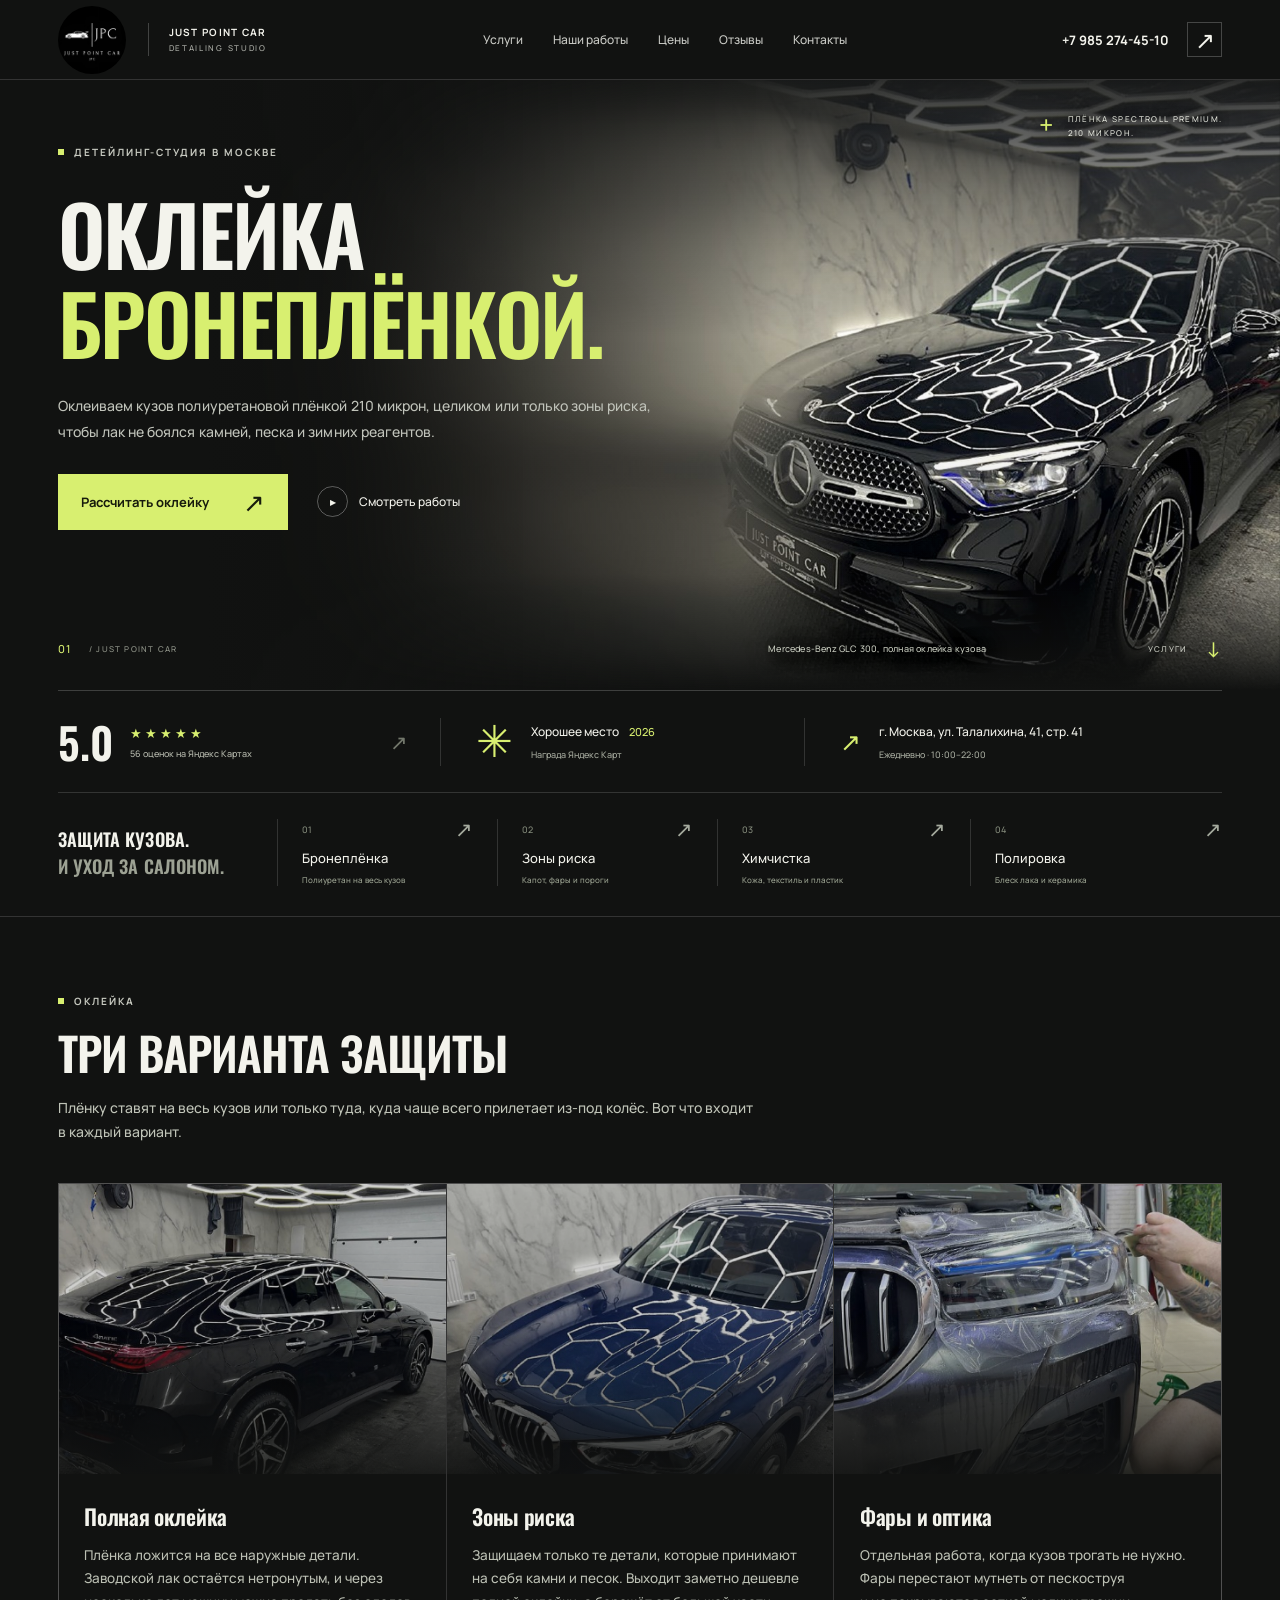
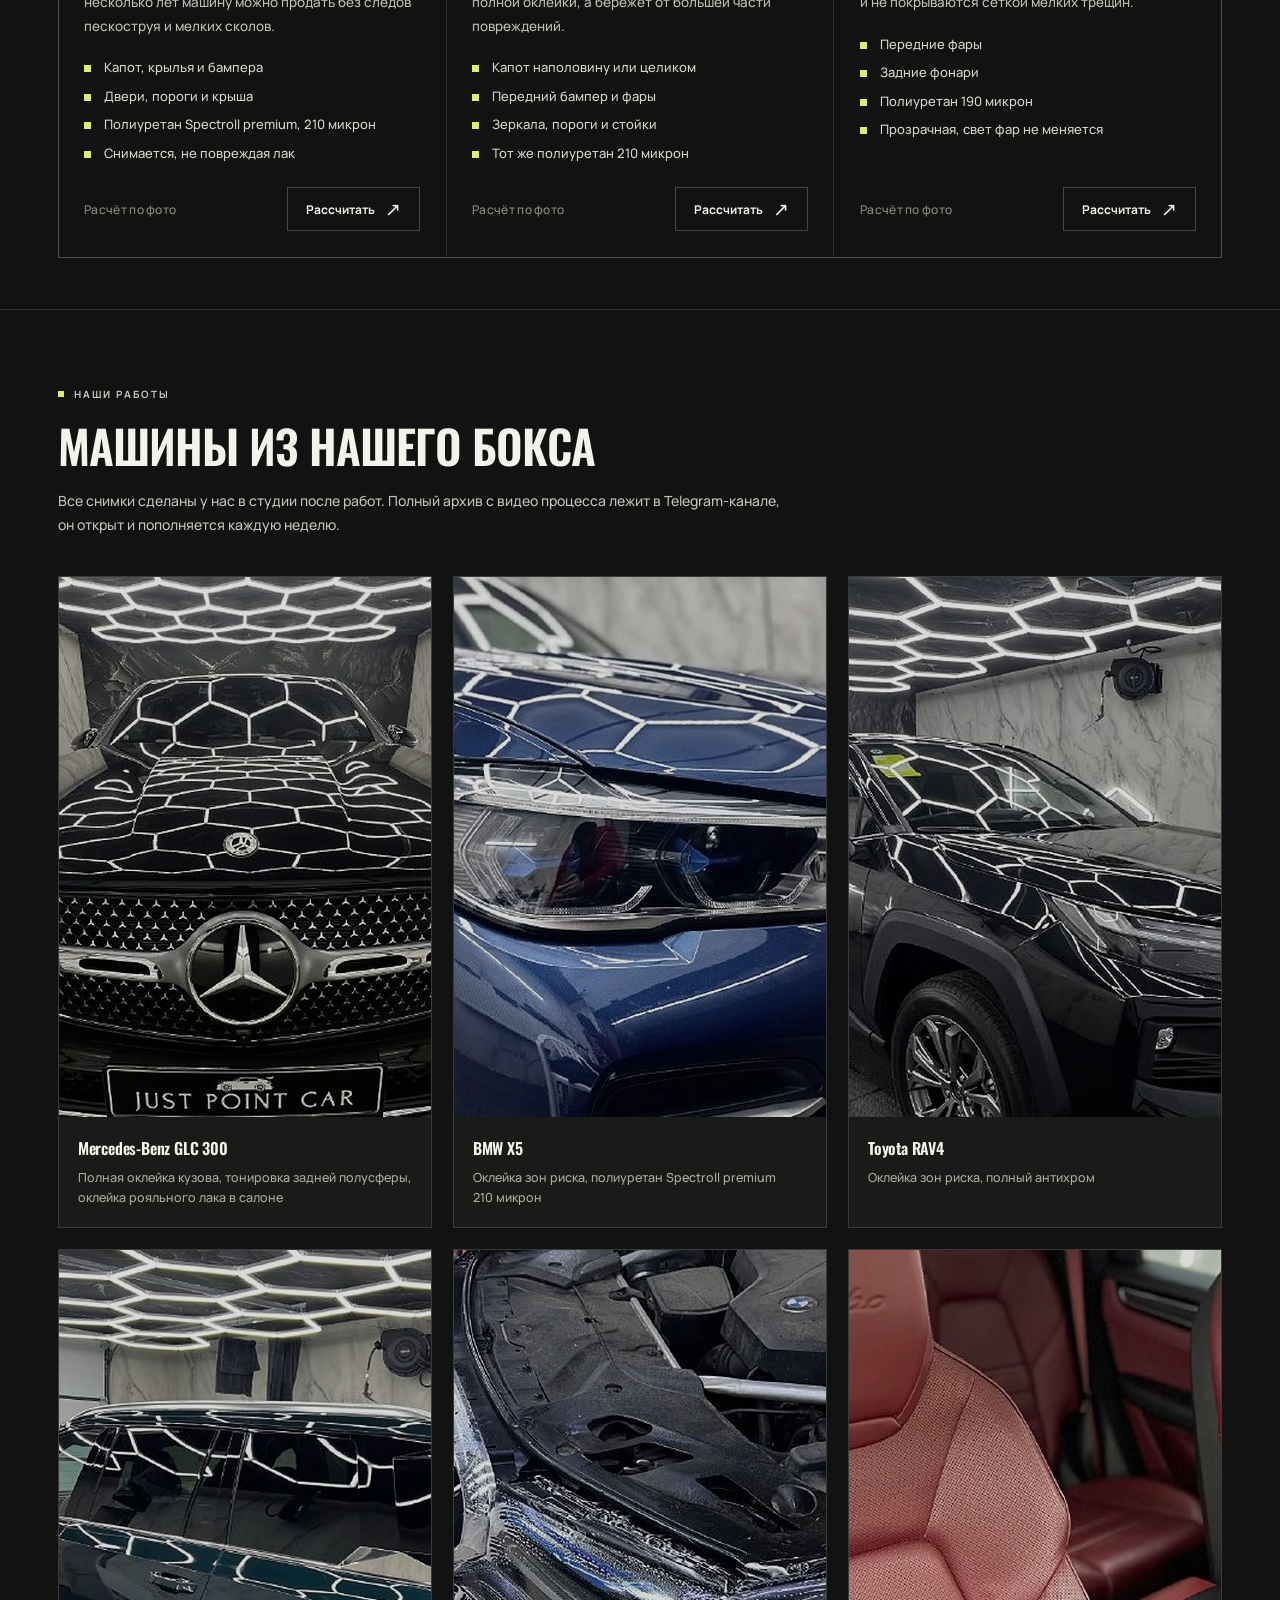
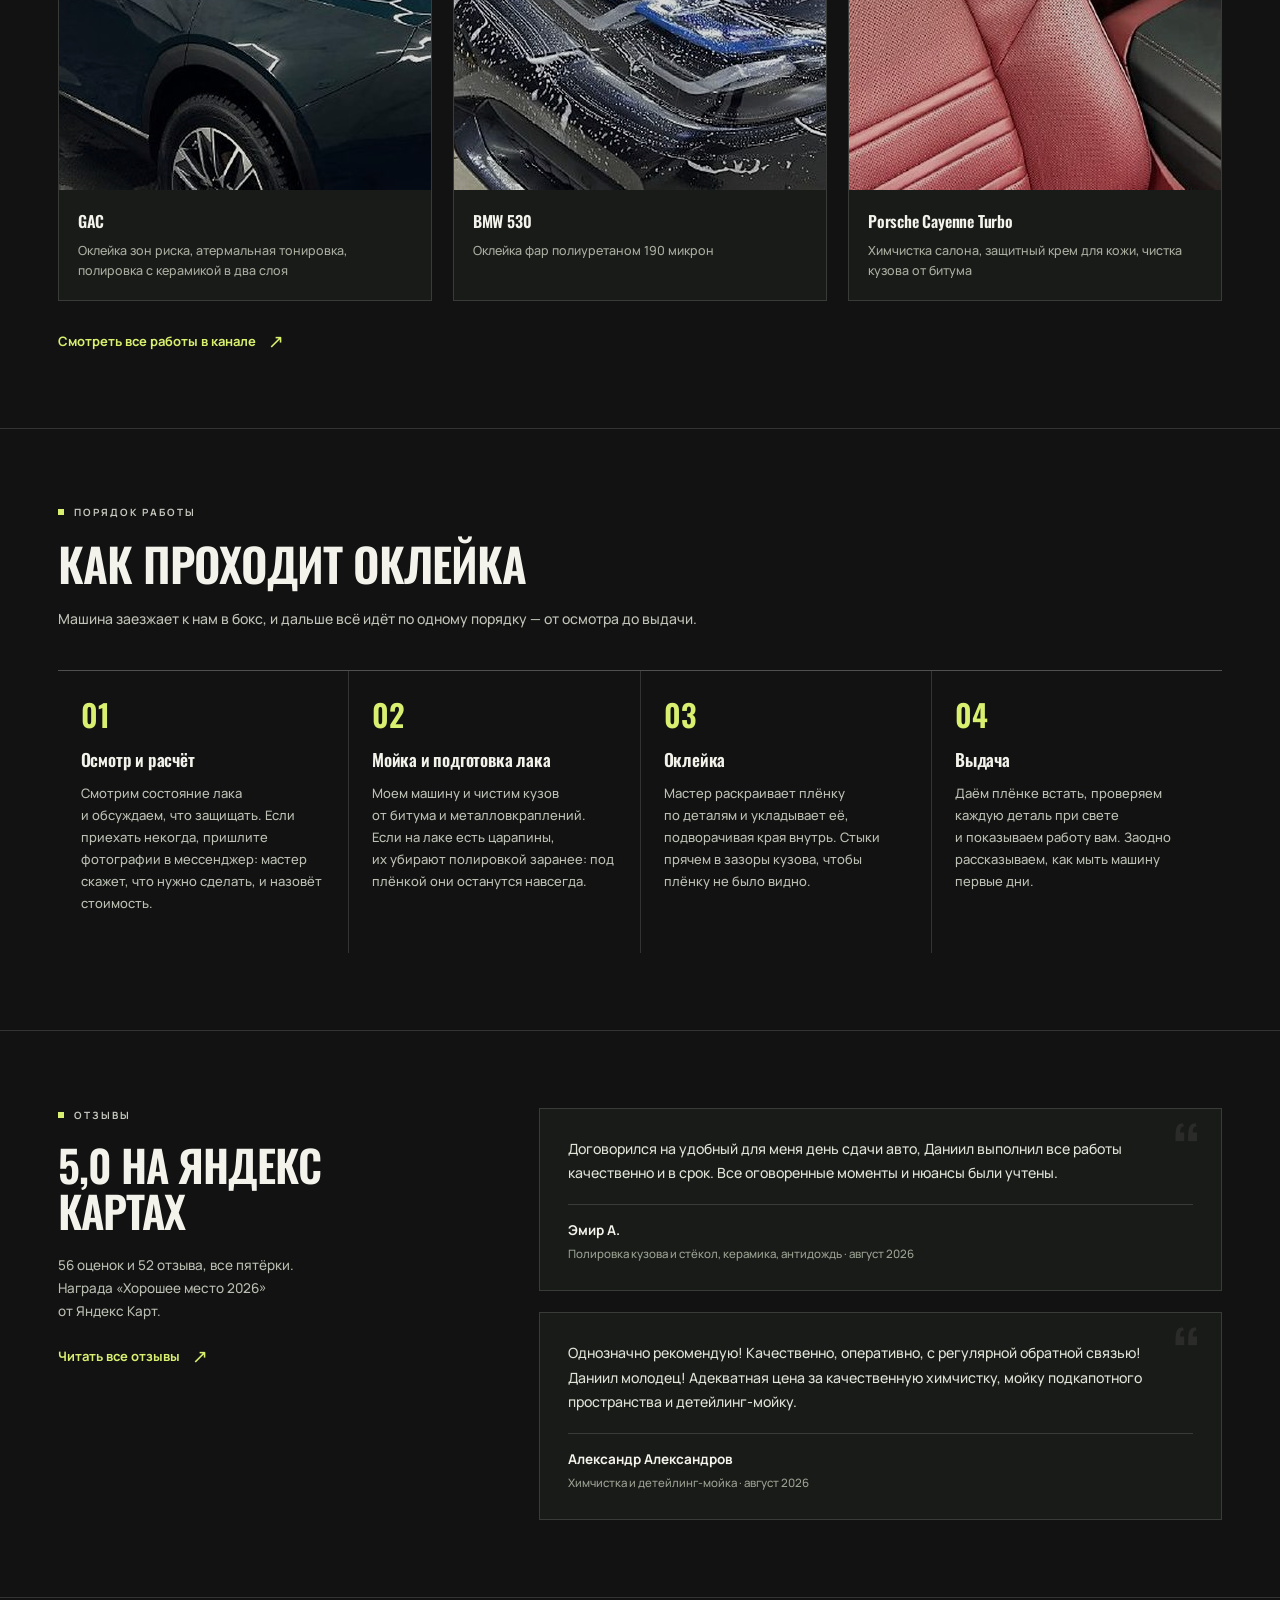
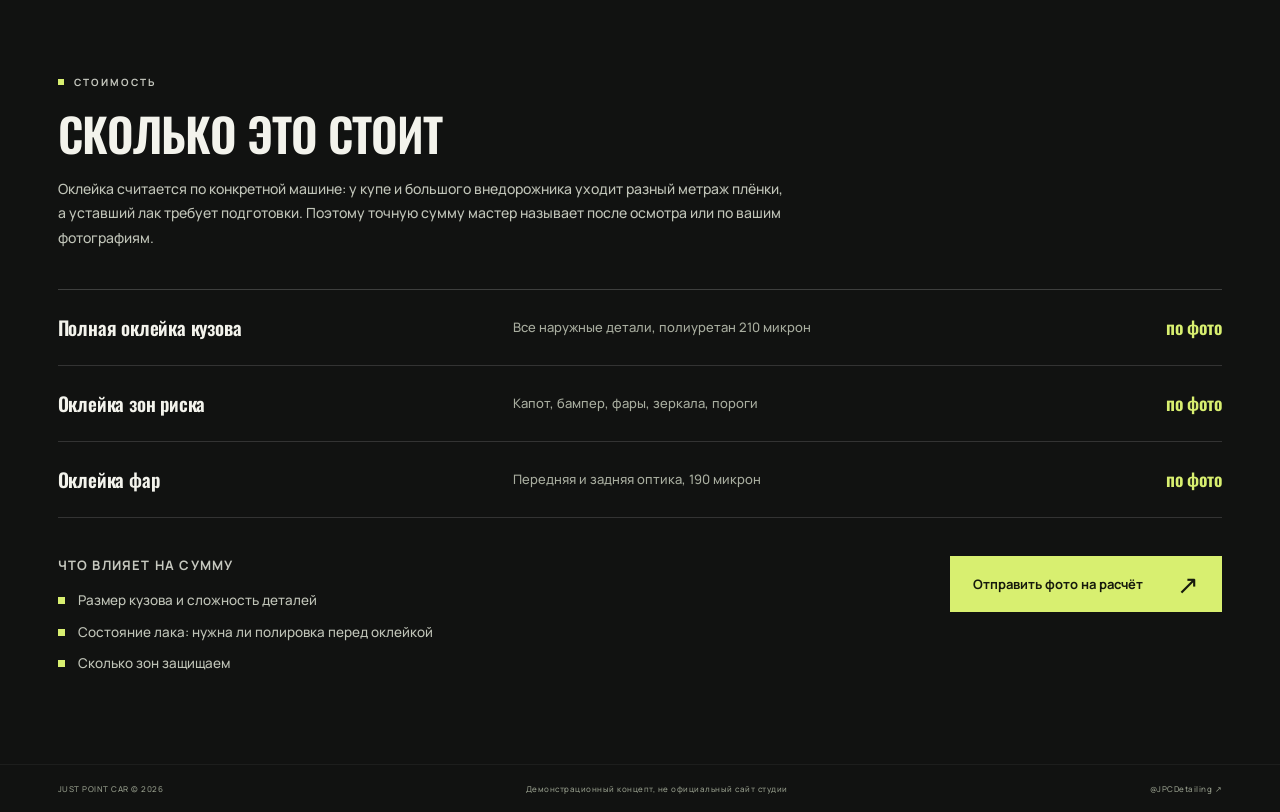
==== index.html @ 51b150d0 "Блоки 5 и 9: галерея работ из канала и отзывы с Яндекс Карт Шесть работ с подписями из постов студии" ====
<!doctype html>
<html lang="ru">
<head>
  <meta charset="UTF-8">
  <meta name="viewport" content="width=device-width, initial-scale=1">
  <meta name="theme-color" content="#111211">
  <meta name="robots" content="noindex, nofollow">
  <meta name="description" content="Just Point Car — оклейка кузова полиуретановой бронеплёнкой, защита зон риска, химчистка салона и полировка. Москва, улица Талалихина, 41, строение 41. Ежедневно с 10:00 до 22:00.">
  <title>Just Point Car — оклейка кузова бронеплёнкой в Москве</title>
  <link rel="preload" as="font" href="assets/oswald-semibold.ttf" type="font/ttf" crossorigin>
  <link rel="preload" as="image" href="assets/hero-jpc.jpg">
  <link rel="stylesheet" href="styles.css">
  <script src="app.js" defer></script>
</head>
<body>
  <a class="skip" href="#main">Перейти к содержимому</a>
  <div class="page-shell">
    <header class="header">
      <a class="brand" href="./" aria-label="Just Point Car — главная">
        <img class="brand-logo" src="assets/jpc-telegram-logo.jpg" width="68" height="68" alt="Логотип Just Point Car из Telegram-канала" fetchpriority="high">
        <span class="brand-name">JUST POINT CAR<span>DETAILING STUDIO</span></span>
      </a>
      <nav class="desktop-nav" aria-label="Основная навигация">
        <a href="#services">Услуги</a>
        <a href="#works">Наши работы</a>
        <a href="#prices">Цены</a>
        <a href="#reviews">Отзывы</a>
        <button type="button" data-contact>Контакты</button>
      </nav>
      <div class="header-right">
        <a class="phone" href="tel:+79852744510">+7 985 274-45-10</a>
        <a class="telegram-icon" href="https://t.me/Justpointcar" target="_blank" rel="noopener noreferrer" aria-label="Написать в Telegram"><span aria-hidden="true">↗</span></a>
        <button class="menu-toggle" type="button" aria-label="Открыть меню" aria-expanded="false" aria-controls="mobile-menu"><span></span><span></span></button>
      </div>
    </header>
    <nav id="mobile-menu" class="mobile-menu" aria-label="Мобильная навигация" hidden>
      <a href="#services">Услуги <span aria-hidden="true">↘</span></a>
      <a href="#works">Наши работы <span aria-hidden="true">↘</span></a>
      <a href="#prices">Цены <span aria-hidden="true">↘</span></a>
      <a href="#reviews">Отзывы <span aria-hidden="true">↘</span></a>
      <button type="button" data-contact>Контакты <span aria-hidden="true">↗</span></button>
    </nav>

    <main id="main">
      <section class="hero" aria-labelledby="hero-title">
        <div class="hero-art" aria-hidden="true"><img src="assets/hero-jpc.jpg" alt="" width="1536" height="1024" fetchpriority="high"></div>
        <div class="hero-grid" aria-hidden="true"></div>
        <div class="hero-content">
          <p class="eyebrow"><span class="small-dot"></span>Детейлинг-студия в Москве</p>
          <h1 id="hero-title">ОКЛЕЙКА<br><span>БРОНЕПЛЁНКОЙ.</span></h1>
          <p class="hero-description">Оклеиваем кузов полиуретановой плёнкой 210&nbsp;микрон, целиком или только зоны риска, чтобы лак не&nbsp;боялся камней, песка и&nbsp;зимних реагентов.</p>
          <div class="hero-actions">
            <button class="button-primary" type="button" data-booking>Рассчитать оклейку <span aria-hidden="true">↗</span></button>
            <a class="work-link" href="https://t.me/JPCDetailing" target="_blank" rel="noopener noreferrer"><span class="play" aria-hidden="true">▶</span>Смотреть работы</a>
          </div>
        </div>
        <div class="image-note" aria-hidden="true"><span class="note-cross">+</span><span>ПЛЁНКА SPECTROLL PREMIUM.<br>210 МИКРОН.</span></div>
        <div class="hero-bottom"><span class="hero-index">01 <span>/ JUST POINT CAR</span></span><span class="image-caption">Mercedes-Benz GLC&nbsp;300, полная оклейка кузова</span><a href="#services" class="scroll-link" aria-label="Перейти к услугам">УСЛУГИ <span aria-hidden="true">↓</span></a></div>
      </section>

      <section class="trust-strip" aria-label="Рейтинг и адрес студии">
        <a class="rating" href="https://yandex.ru/maps/org/just_point_car/222922385914/reviews/" target="_blank" rel="noopener noreferrer" aria-label="Рейтинг 5 из 5, 56 оценок на Яндекс Картах">
          <strong>5.0</strong><span class="rating-detail"><span class="stars" aria-hidden="true">★★★★★</span><span>56 оценок на Яндекс Картах</span></span><span class="trust-arrow" aria-hidden="true">↗</span>
        </a>
        <a class="award" href="https://yandex.ru/maps/org/just_point_car/222922385914/" target="_blank" rel="noopener noreferrer"><span class="award-symbol" aria-hidden="true">✳</span><span>Хорошее место <b>2026</b><small>Награда Яндекс Карт</small></span></a>
        <a class="location" href="https://yandex.ru/maps/org/just_point_car/222922385914/?ll=37.684659%2C55.730305&z=16" target="_blank" rel="noopener noreferrer"><span class="location-symbol" aria-hidden="true">↗</span><span>г.&nbsp;Москва, ул.&nbsp;Талалихина, 41, стр.&nbsp;41<small>Ежедневно&nbsp;· 10:00–22:00</small></span></a>
      </section>

      <section class="services" id="services" aria-label="Услуги детейлинга">
        <div class="services-intro"><span>ЗАЩИТА КУЗОВА.</span><span>И УХОД ЗА САЛОНОМ.</span></div>
        <button class="service" type="button" data-service="film"><span class="service-top"><span>01</span><span aria-hidden="true">↗</span></span><span class="service-name">Бронеплёнка</span><span class="service-description">Полиуретан на весь кузов</span></button>
        <button class="service" type="button" data-service="zones"><span class="service-top"><span>02</span><span aria-hidden="true">↗</span></span><span class="service-name">Зоны риска</span><span class="service-description">Капот, фары и пороги</span></button>
        <button class="service" type="button" data-service="interior"><span class="service-top"><span>03</span><span aria-hidden="true">↗</span></span><span class="service-name">Химчистка</span><span class="service-description">Кожа, текстиль и пластик</span></button>
        <button class="service" type="button" data-service="polish"><span class="service-top"><span>04</span><span aria-hidden="true">↗</span></span><span class="service-name">Полировка</span><span class="service-description">Блеск лака и керамика</span></button>
      </section>

      <!-- 03. Три варианта защиты -->
      <section class="protect" id="protect" aria-labelledby="protect-title">
        <header class="sec-head">
          <p class="sec-eyebrow"><span class="small-dot"></span>Оклейка</p>
          <h2 id="protect-title">Три варианта защиты</h2>
          <p class="sec-lead">Плёнку ставят на&nbsp;весь кузов или только туда, куда чаще всего прилетает из-под колёс. Вот что&nbsp;входит в&nbsp;каждый вариант.</p>
        </header>
        <div class="pgrid">

          <article class="pcard">
            <div class="pcard-photo"><img src="assets/card-full.jpg" alt="Чёрный Mercedes-Benz GLC 300 после полной оклейки кузова бронеплёнкой" width="880" height="660" loading="lazy"></div>
            <div class="pcard-body">
              <h3>Полная оклейка</h3>
              <p>Плёнка ложится на&nbsp;все наружные детали. Заводской лак остаётся нетронутым, и&nbsp;через несколько лет машину можно продать без следов пескоструя и&nbsp;мелких сколов.</p>
              <ul>
                <li>Капот, крылья и&nbsp;бампера</li>
                <li>Двери, пороги и&nbsp;крыша</li>
                <li>Полиуретан Spectroll premium, 210&nbsp;микрон</li>
                <li>Снимается, не&nbsp;повреждая лак</li>
              </ul>
              <div class="pcard-foot">
                <!-- ЖДЁМ ОТ СТУДИИ: цена «от» — подставить вместо «Расчёт по фото» -->
                <span class="pprice">Расчёт по&nbsp;фото</span>
                <button class="pbtn" type="button" data-service="film">Рассчитать <span aria-hidden="true">↗</span></button>
              </div>
            </div>
          </article>

          <article class="pcard">
            <div class="pcard-photo"><img src="assets/card-zones.jpg" alt="Синий BMW X5 после оклейки зон риска бронеплёнкой" width="880" height="660" loading="lazy"></div>
            <div class="pcard-body">
              <h3>Зоны риска</h3>
              <p>Защищаем только те детали, которые принимают на&nbsp;себя камни и&nbsp;песок. Выходит заметно дешевле полной оклейки, а&nbsp;бережёт от&nbsp;большей части повреждений.</p>
              <ul>
                <li>Капот наполовину или целиком</li>
                <li>Передний бампер и&nbsp;фары</li>
                <li>Зеркала, пороги и&nbsp;стойки</li>
                <li>Тот&nbsp;же полиуретан 210&nbsp;микрон</li>
              </ul>
              <div class="pcard-foot">
                <!-- ЖДЁМ ОТ СТУДИИ: цена «от» -->
                <span class="pprice">Расчёт по&nbsp;фото</span>
                <button class="pbtn" type="button" data-service="zones">Рассчитать <span aria-hidden="true">↗</span></button>
              </div>
            </div>
          </article>

          <article class="pcard">
            <div class="pcard-photo"><img src="assets/card-lights.jpg" alt="Мастер оклеивает фару BMW полиуретановой плёнкой" width="880" height="660" loading="lazy"></div>
            <div class="pcard-body">
              <h3>Фары и оптика</h3>
              <p>Отдельная работа, когда кузов трогать не&nbsp;нужно. Фары перестают мутнеть от&nbsp;пескоструя и&nbsp;не&nbsp;покрываются сеткой мелких трещин.</p>
              <ul>
                <li>Передние фары</li>
                <li>Задние фонари</li>
                <li>Полиуретан 190&nbsp;микрон</li>
                <li>Прозрачная, свет фар не&nbsp;меняется</li>
              </ul>
              <div class="pcard-foot">
                <!-- ЖДЁМ ОТ СТУДИИ: цена «от» -->
                <span class="pprice">Расчёт по&nbsp;фото</span>
                <button class="pbtn" type="button" data-service="lights">Рассчитать <span aria-hidden="true">↗</span></button>
              </div>
            </div>
          </article>

        </div>
      </section>

      <!-- 05. Работы -->
      <section class="works" id="works" aria-labelledby="works-title">
        <header class="sec-head">
          <p class="sec-eyebrow"><span class="small-dot"></span>Наши работы</p>
          <h2 id="works-title">Машины из нашего бокса</h2>
          <p class="sec-lead">Все снимки сделаны у&nbsp;нас в&nbsp;студии после работ. Полный архив с&nbsp;видео процесса лежит в&nbsp;Telegram-канале, он&nbsp;открыт и&nbsp;пополняется каждую неделю.</p>
        </header>
        <div class="wgrid">
          <figure class="wcard">
            <img src="assets/work-w1.jpg" alt="Чёрный Mercedes-Benz GLC 300 анфас после полной оклейки бронеплёнкой" width="720" height="540" loading="lazy">
            <figcaption><b>Mercedes-Benz GLC&nbsp;300</b><span>Полная оклейка кузова, тонировка задней полусферы, оклейка рояльного лака в&nbsp;салоне</span></figcaption>
          </figure>
          <figure class="wcard">
            <img src="assets/work-w2.jpg" alt="Передняя часть синего BMW X5 после оклейки зон риска" width="720" height="540" loading="lazy">
            <figcaption><b>BMW&nbsp;X5</b><span>Оклейка зон риска, полиуретан Spectroll premium 210&nbsp;микрон</span></figcaption>
          </figure>
          <figure class="wcard">
            <img src="assets/work-w3.jpg" alt="Toyota RAV4 после оклейки зон риска и антихрома" width="720" height="540" loading="lazy">
            <figcaption><b>Toyota RAV4</b><span>Оклейка зон риска, полный антихром</span></figcaption>
          </figure>
          <figure class="wcard">
            <img src="assets/work-w4.jpg" alt="Тёмно-зелёный GAC после оклейки зон риска и полировки с керамикой" width="720" height="540" loading="lazy">
            <figcaption><b>GAC</b><span>Оклейка зон риска, атермальная тонировка, полировка с&nbsp;керамикой в&nbsp;два слоя</span></figcaption>
          </figure>
          <figure class="wcard">
            <img src="assets/work-w5.jpg" alt="Оклейка фар BMW 5 серии полиуретановой плёнкой" width="720" height="540" loading="lazy">
            <figcaption><b>BMW&nbsp;530</b><span>Оклейка фар полиуретаном 190&nbsp;микрон</span></figcaption>
          </figure>
          <figure class="wcard">
            <img src="assets/work-w6.jpg" alt="Красный кожаный салон Porsche Cayenne Turbo после химчистки" width="720" height="540" loading="lazy">
            <figcaption><b>Porsche Cayenne Turbo</b><span>Химчистка салона, защитный крем для&nbsp;кожи, чистка кузова от&nbsp;битума</span></figcaption>
          </figure>
        </div>
        <a class="wlink" href="https://t.me/JPCDetailing" target="_blank" rel="noopener noreferrer">Смотреть все работы в&nbsp;канале <span aria-hidden="true">↗</span></a>
      </section>

      <!-- 06. Как проходит работа -->
      <section class="process" id="process" aria-labelledby="process-title">
        <header class="sec-head">
          <p class="sec-eyebrow"><span class="small-dot"></span>Порядок работы</p>
          <h2 id="process-title">Как проходит оклейка</h2>
          <p class="sec-lead">Машина заезжает к&nbsp;нам в&nbsp;бокс, и&nbsp;дальше всё идёт по&nbsp;одному порядку&nbsp;— от&nbsp;осмотра до&nbsp;выдачи.</p>
        </header>
        <ol class="flow">
          <li>
            <span class="fl-num">01</span>
            <h3>Осмотр и расчёт</h3>
            <p>Смотрим состояние лака и&nbsp;обсуждаем, что&nbsp;защищать. Если приехать некогда, пришлите фотографии в&nbsp;мессенджер: мастер скажет, что&nbsp;нужно сделать, и&nbsp;назовёт стоимость.</p>
          </li>
          <li>
            <span class="fl-num">02</span>
            <h3>Мойка и подготовка лака</h3>
            <p>Моем машину и&nbsp;чистим кузов от&nbsp;битума и&nbsp;металловкраплений. Если на&nbsp;лаке есть царапины, их&nbsp;убирают полировкой заранее: под плёнкой они останутся навсегда.</p>
          </li>
          <li>
            <span class="fl-num">03</span>
            <h3>Оклейка</h3>
            <p>Мастер раскраивает плёнку по&nbsp;деталям и&nbsp;укладывает её, подворачивая края внутрь. Стыки прячем в&nbsp;зазоры кузова, чтобы плёнку не&nbsp;было видно.</p>
          </li>
          <li>
            <span class="fl-num">04</span>
            <h3>Выдача</h3>
            <p>Даём плёнке встать, проверяем каждую деталь при&nbsp;свете и&nbsp;показываем работу вам. Заодно рассказываем, как мыть машину первые дни.</p>
          </li>
        </ol>
      </section>

      <!-- 09. Отзывы -->
      <section class="reviews" id="reviews" aria-labelledby="reviews-title">
        <div class="rv-head">
          <p class="sec-eyebrow"><span class="small-dot"></span>Отзывы</p>
          <h2 id="reviews-title">5,0 на Яндекс<br>Картах</h2>
          <p class="rv-stats">56&nbsp;оценок и&nbsp;52&nbsp;отзыва, все пятёрки. Награда «Хорошее место&nbsp;2026» от&nbsp;Яндекс&nbsp;Карт.</p>
          <a class="rv-link" href="https://yandex.ru/maps/org/just_point_car/222922385914/reviews/" target="_blank" rel="noopener noreferrer">Читать все отзывы <span aria-hidden="true">↗</span></a>
        </div>
        <div class="rv-list">
          <figure class="rv-card">
            <blockquote>Договорился на&nbsp;удобный для меня день сдачи авто, Даниил выполнил все работы качественно и&nbsp;в&nbsp;срок. Все оговоренные моменты и&nbsp;нюансы были учтены.</blockquote>
            <figcaption><b>Эмир А.</b><span>Полировка кузова и&nbsp;стёкол, керамика, антидождь&nbsp;· август 2026</span></figcaption>
          </figure>
          <figure class="rv-card">
            <blockquote>Однозначно рекомендую! Качественно, оперативно, с&nbsp;регулярной обратной связью! Даниил молодец! Адекватная цена за&nbsp;качественную химчистку, мойку подкапотного пространства и&nbsp;детейлинг-мойку.</blockquote>
            <figcaption><b>Александр Александров</b><span>Химчистка и&nbsp;детейлинг-мойка&nbsp;· август 2026</span></figcaption>
          </figure>
        </div>
      </section>

      <!-- 10. Цены -->
      <section class="prices" id="prices" aria-labelledby="prices-title">
        <header class="sec-head">
          <p class="sec-eyebrow"><span class="small-dot"></span>Стоимость</p>
          <h2 id="prices-title">Сколько это стоит</h2>
          <p class="sec-lead">Оклейка считается по&nbsp;конкретной машине: у&nbsp;купе и&nbsp;большого внедорожника уходит разный метраж плёнки, а&nbsp;уставший лак требует подготовки. Поэтому точную сумму мастер называет после осмотра или по&nbsp;вашим фотографиям.</p>
        </header>
        <div class="ptable">
          <!-- ЖДЁМ ОТ СТУДИИ: три цены «от» вместо «по фото» -->
          <div class="prow"><span class="pname">Полная оклейка кузова</span><span class="pdesc">Все наружные детали, полиуретан 210&nbsp;микрон</span><span class="pval">по&nbsp;фото</span></div>
          <div class="prow"><span class="pname">Оклейка зон риска</span><span class="pdesc">Капот, бампер, фары, зеркала, пороги</span><span class="pval">по&nbsp;фото</span></div>
          <div class="prow"><span class="pname">Оклейка фар</span><span class="pdesc">Передняя и&nbsp;задняя оптика, 190&nbsp;микрон</span><span class="pval">по&nbsp;фото</span></div>
        </div>
        <div class="pinfo">
          <div class="pinfo-text">
            <h3>Что влияет на сумму</h3>
            <ul>
              <li>Размер кузова и&nbsp;сложность деталей</li>
              <li>Состояние лака: нужна&nbsp;ли полировка перед оклейкой</li>
              <li>Сколько зон защищаем</li>
            </ul>
          </div>
          <button class="button-primary" type="button" data-booking>Отправить фото на&nbsp;расчёт <span aria-hidden="true">↗</span></button>
        </div>
      </section>
    </main>
    <footer class="demo-footer"><span>JUST POINT CAR © 2026</span><span>Демонстрационный концепт, не&nbsp;официальный сайт студии</span><a href="https://t.me/JPCDetailing" target="_blank" rel="noopener noreferrer">@JPCDetailing ↗</a></footer>
  </div>

  <dialog id="booking-dialog" aria-labelledby="booking-title">
    <button class="dialog-close" type="button" data-close aria-label="Закрыть">×</button>
    <span class="dialog-kicker">JUST POINT CAR</span>
    <h2 id="booking-title">Посчитаем оклейку<br>по фотографиям.</h2>
    <p class="dialog-description">Выберите услугу и пришлите снимки машины. Мастер посмотрит состояние лака и&nbsp;скажет, сколько будет стоить работа.</p>
    <form id="care-form">
      <label for="service-select">Услуга</label>
      <select id="service-select" name="service"><option value="consult">Помогите определиться</option><option value="film">Оклейка кузова бронеплёнкой</option><option value="zones">Оклейка зон риска</option><option value="lights">Оклейка фар</option><option value="interior">Химчистка салона</option><option value="polish">Полировка кузова</option><option value="ceramic">Керамическое покрытие</option></select>
      <p class="service-info" id="service-info" aria-live="polite">Подскажем, что выгоднее защитить: весь кузов или только зоны риска.</p>
      <label for="car-model">Ваш автомобиль <span>(необязательно)</span></label>
      <input id="car-model" name="car" autocomplete="off" maxlength="80" placeholder="Например, BMW 5 серии">
      <a id="telegram-booking" class="button-primary dialog-cta" href="https://t.me/Justpointcar" target="_blank" rel="noopener noreferrer">Обсудить в&nbsp;Telegram <span aria-hidden="true">↗</span></a>
      <a class="dialog-phone" href="tel:+79852744510">Или позвоните: +7 985 274-45-10</a>
      <p class="form-note">Откроется чат студии с черновиком сообщения.<br>Вы сами решаете, когда его отправить.</p>
    </form>
  </dialog>

  <dialog id="contact-dialog" aria-labelledby="contact-title">
    <button class="dialog-close" type="button" data-close aria-label="Закрыть">×</button>
    <span class="dialog-kicker">ДЕТЕЙЛИНГ В МОСКВЕ</span>
    <h2 id="contact-title">Будем на связи.</h2>
    <div class="contact-row"><span>Телефон</span><a href="tel:+79852744510">+7 985 274-45-10 ↗</a></div>
    <div class="contact-row"><span>Адрес по&nbsp;Яндекс Картам</span><strong>г.&nbsp;Москва, ул.&nbsp;Талалихина, 41, стр.&nbsp;41</strong></div>
    <div class="contact-row"><span>Время работы</span><strong>Ежедневно с&nbsp;10:00 до&nbsp;22:00</strong></div>
    <p class="address-note">В&nbsp;описании Telegram указан соседний корпус 41с40. Перед первым визитом уточните въезд у&nbsp;студии.</p>
    <a class="button-primary dialog-cta" href="https://yandex.ru/maps/org/just_point_car/222922385914/" target="_blank" rel="noopener noreferrer">Открыть на карте <span aria-hidden="true">↗</span></a>
    <a class="dialog-phone" href="https://t.me/Justpointcar" target="_blank" rel="noopener noreferrer">Написать в Telegram ↗</a>
  </dialog>
</body>
</html>
---- styles.css ----
@font-face{font-family:Manrope;src:url('assets/manrope-medium.ttf') format('truetype');font-weight:400 500;font-display:swap}
@font-face{font-family:Manrope;src:url('assets/manrope-bold.ttf') format('truetype');font-weight:600 800;font-display:swap}
@font-face{font-family:Oswald;src:url('assets/oswald-semibold.ttf') format('truetype');font-weight:600;font-display:swap}
:root{--bg:#111211;--panel:#191b18;--text:#f3f3ec;--muted:#adafa8;--accent:#d8ef70;--line:#ffffff24;--page:clamp(24px,4.5vw,80px);color-scheme:dark;font-family:Manrope,Arial,sans-serif;font-synthesis:none}
*{box-sizing:border-box}html{scroll-behavior:smooth;scroll-padding-top:20px}body{margin:0;background:var(--bg);color:var(--text);font-size:14px;-webkit-font-smoothing:antialiased}button,input,select{font:inherit}a{color:inherit;text-decoration:none}button{color:inherit;cursor:pointer}button,a,input,select{-webkit-tap-highlight-color:transparent}button{border:0}a,button{touch-action:manipulation}button:disabled{cursor:default}button:focus-visible,a:focus-visible,input:focus-visible,select:focus-visible{outline:2px solid var(--accent);outline-offset:5px}::selection{background:var(--accent);color:#111}button:active,.button-primary:active{transform:translateY(1px)}[hidden]{display:none!important}.skip{position:fixed;left:20px;top:10px;padding:12px 20px;background:var(--accent);color:#111;z-index:99;transform:translateY(-200%)}.skip:focus{transform:translateY(0)}.page-shell{max-width:1920px;margin:auto}.header{height:88px;display:flex;align-items:center;justify-content:space-between;gap:26px;padding:0 var(--page);border-bottom:1px solid var(--line);position:relative;z-index:3;background:var(--bg)}.brand{display:flex;align-items:center;gap:22px;flex-shrink:0}.brand-logo{display:block;width:68px;height:68px;object-fit:contain;border-radius:50%;flex-shrink:0}.brand-name{border-left:1px solid #ffffff35;padding-left:20px;font-size:10px;font-weight:700;letter-spacing:1.3px;line-height:1.8}.brand-name>span{display:block;color:var(--muted);font-size:8px;letter-spacing:1.7px;font-weight:400}.desktop-nav{display:flex;gap:30px;align-items:center;margin-left:auto;margin-right:auto;color:#cacbc6;font-size:12px}.desktop-nav a,.desktop-nav button{white-space:nowrap;transition:color .18s}.desktop-nav button{background:none;padding:0}.desktop-nav a:hover,.desktop-nav button:hover{color:var(--accent)}.out-arrow{color:#777a73;margin-left:3px}.header-right{display:flex;align-items:center;gap:18px}.phone{font-size:13px;font-weight:700;white-space:nowrap}.telegram-icon{display:grid;place-items:center;border:1px solid #ffffff38;width:35px;height:35px;font-size:24px;transition:background .18s,color .18s}.telegram-icon:hover{background:var(--accent);color:#111}.menu-toggle{display:none;background:none;padding:10px;width:44px;height:44px}.menu-toggle span{display:block;width:24px;height:1px;background:var(--text);margin:6px 0;transition:transform .2s}.menu-toggle[aria-expanded=true] span:first-child{transform:translateY(3.5px) rotate(45deg)}.menu-toggle[aria-expanded=true] span:last-child{transform:translateY(-3.5px) rotate(-45deg)}.mobile-menu{position:absolute;top:76px;left:0;right:0;background:#171915;z-index:10;padding:14px var(--page) 24px;border-bottom:1px solid var(--line)}.mobile-menu a,.mobile-menu button{display:flex;align-items:center;justify-content:space-between;width:100%;background:transparent;padding:16px 0;border-bottom:1px solid var(--line);font-size:18px;text-align:left}
.hero{position:relative;isolation:isolate;min-height:570px;height:calc(100svh - 290px);max-height:800px;overflow:hidden}.hero-art{position:absolute;inset:0 0 0 16%;z-index:-3}.hero-art img{width:100%;height:100%;object-fit:cover;object-position:54% 51%;animation:photograph-in 1.1s cubic-bezier(.22,1,.36,1) both}.hero-art:after{content:'';position:absolute;inset:0;background:linear-gradient(90deg,#111211 0%,#111211e8 13%,#11121170 32%,transparent 53%),linear-gradient(0deg,#111211 0%,#11121115 19%,transparent 58%,#111211d9 100%)}.hero-grid{position:absolute;z-index:-2;inset:0;background:linear-gradient(90deg,transparent calc(50% - .5px),#ffffff04 50%,transparent calc(50% + .5px));pointer-events:none}.hero-content{position:relative;z-index:1;padding:65px var(--page) 100px;max-width:850px;animation:content-in .75s .08s cubic-bezier(.22,1,.36,1) both}.eyebrow{display:flex;align-items:center;gap:10px;margin:0 0 30px;color:#c6c8bf;text-transform:uppercase;letter-spacing:2px;font-size:10px;font-weight:600}.small-dot{height:6px;width:6px;background:var(--accent)}h1{font-family:Oswald,'Arial Narrow',sans-serif;font-weight:600;font-size:clamp(68px,6.45vw,112px);line-height:1.08;letter-spacing:-2.2px;margin:0}h1 span{color:var(--accent)}.hero-description{font-size:14px;line-height:1.8;color:#c0c3ba;margin:26px 0 30px;letter-spacing:.05px;max-width:600px}.hero-actions{display:flex;align-items:center;gap:29px}.button-primary{display:inline-flex;justify-content:space-between;align-items:center;gap:34px;min-height:56px;padding:0 23px;color:#161a0c;background:var(--accent);font-size:13px;font-weight:700;white-space:nowrap;transition:background .2s,transform .2s;position:relative}.button-primary>span{font:400 26px/1 Manrope,sans-serif}.button-primary:hover{background:#e7fb99}.work-link{display:flex;align-items:center;gap:11px;font-size:12px;transition:color .2s}.work-link:hover{color:var(--accent)}.play{display:grid;place-items:center;width:31px;height:31px;border:1px solid #ffffff50;border-radius:100%;font-size:8px;padding-left:1px}.image-note{position:absolute;right:var(--page);top:32px;display:flex;gap:13px;color:#e4e6dd;font-size:8px;line-height:1.8;letter-spacing:1.35px;text-shadow:0 1px 12px #060806,0 0 30px #060806cc}.note-cross{color:var(--accent);font-size:25px;line-height:1}.hero-bottom{position:absolute;bottom:28px;left:var(--page);right:var(--page);display:flex;align-items:center;justify-content:space-between;font-size:9px;letter-spacing:1.2px}.hero-index{color:var(--accent);display:flex;gap:18px;font-size:11px}.hero-index span{color:#92968b;font-size:8px;padding-top:2px}.image-caption{color:#c8ccbf;font-size:9px;letter-spacing:.2px;position:absolute;left:61%;white-space:nowrap;text-shadow:0 1px 12px #060806,0 0 26px #060806cc}.scroll-link{display:flex;align-items:center;gap:19px;font-size:8px;color:#cbcec4}.scroll-link span{font-size:21px;color:var(--accent)}
.trust-strip{display:grid;grid-template-columns:1.05fr 1fr 1.15fr;margin:0 var(--page);border-top:1px solid #ffffff30;border-bottom:1px solid var(--line);min-height:103px;align-items:center}.rating{display:flex;align-items:center;gap:17px;position:relative;padding-right:32px}.rating>strong{font-family:Oswald,sans-serif;font-weight:600;font-size:43px;line-height:1}.rating-detail{display:flex;flex-direction:column;gap:5px;font-size:9px;color:#b5b8ac}.stars{color:var(--accent);font-size:13px;letter-spacing:3px}.trust-arrow{margin-left:auto;color:#73786c;font-size:21px}.award{display:flex;align-items:center;gap:18px;border-left:1px solid var(--line);padding-left:35px;min-height:48px;font-size:12px}.award-symbol{font-size:44px;font-family:Arial,sans-serif;font-weight:400;line-height:1;color:var(--accent)}.award b{font-weight:400;color:var(--accent);font-size:11px;margin-left:8px}.trust-strip small{display:block;font-size:9px;color:#a6aa9e;margin-top:8px}.location{padding-left:35px;border-left:1px solid var(--line);min-height:48px;display:flex;align-items:center;gap:18px;font-size:12px}.location-symbol{font-size:25px;color:var(--accent)}.rating:hover,.award:hover,.location:hover{color:var(--accent)}.services{padding:26px var(--page) 30px;display:grid;grid-template-columns:1fr 1fr 1fr 1.15fr 1.15fr;gap:0;scroll-margin-top:20px}.services-intro{font-family:Oswald,sans-serif;font-weight:600;font-size:18px;line-height:1.5;display:flex;justify-content:center;flex-direction:column;letter-spacing:.1px}.services-intro span:last-child{color:#9da294}.service{text-align:left;background:transparent;display:flex;flex-direction:column;align-items:flex-start;gap:7px;border-left:1px solid var(--line);padding:0 24px;position:relative;transition:background .2s}.service:last-child{padding-right:0}.service-top{font-size:9px;display:flex;width:100%;justify-content:space-between;align-items:center;color:#858c7c;padding-bottom:2px}.service-top span:last-child{font-size:21px;line-height:1;color:#a5aa9e;transition:color .2s,transform .2s}.service-name{font-size:13px;white-space:nowrap}.service-description{color:#9da493;font-size:8px;line-height:1.5;white-space:nowrap}.service:hover .service-name,.service:hover .service-top span:last-child{color:var(--accent)}.service:hover .service-top span:last-child{transform:translate(2px,-2px)}.demo-footer{padding:18px var(--page);border-top:1px solid #ffffff0d;display:flex;justify-content:space-between;gap:16px;font-size:8px;letter-spacing:.5px;color:#939a89}.demo-footer a:hover{color:var(--accent)}
dialog{background:#191c16;color:var(--text);border:1px solid #ffffff28;padding:42px;width:min(510px,calc(100% - 32px));max-height:calc(100dvh - 32px);overflow-y:auto;box-shadow:0 25px 100px #0008}dialog::backdrop{background:#060805d9;backdrop-filter:blur(8px)}dialog[open]{animation:dialog-in .25s cubic-bezier(.2,.7,.2,1)}.dialog-close{position:absolute;right:15px;top:12px;background:transparent;width:40px;height:40px;font-size:28px;color:#b4bca7}.dialog-close:hover{color:var(--accent)}.dialog-kicker{font-size:9px;letter-spacing:2px;color:var(--accent)}h2{font-family:Oswald,sans-serif;font-size:42px;line-height:1.15;margin:22px 0 16px;font-weight:600;letter-spacing:-.5px}.dialog-description{font-size:12px;line-height:1.8;color:#c0c8b6;margin:0 0 24px}form label{display:block;font-size:11px;margin-bottom:9px}form label span{color:#aab49e}select,input{border:1px solid #ffffff36;background:#24291e;border-radius:0;width:100%;height:48px;padding:0 13px;color:var(--text);font-size:13px}input::placeholder{color:#b2baa8}.service-info{font-size:11px;line-height:1.65;color:var(--accent);min-height:36px;margin:12px 0 23px}.dialog-cta{display:flex;width:100%;margin-top:25px}.dialog-phone{display:block;text-align:center;font-size:12px;margin-top:19px;color:#d0d7c7}.form-note{font-size:9px;color:#a3ae96;text-align:center;line-height:1.7;margin:21px 0 0}.contact-row{padding:18px 0;border-bottom:1px solid var(--line);display:flex;flex-direction:column;gap:9px;font-size:13px}.contact-row>span{color:#a3ae96;font-size:10px}.contact-row strong{font-weight:500}.address-note{font-size:11px;line-height:1.7;color:#bbc5ad;margin-top:18px}body.dialog-open{overflow:hidden}
@keyframes content-in{from{opacity:0;transform:translateY(16px)}to{opacity:1;transform:translateY(0)}}@keyframes photograph-in{from{opacity:.4;transform:scale(1.035)}to{opacity:1;transform:scale(1)}}@keyframes dialog-in{from{opacity:0;transform:translateY(10px)}to{opacity:1;transform:translateY(0)}}
@media(min-width:901px){.header{height:80px}.hero{min-height:530px}}
@media(min-width:1600px){.hero-content{padding-top:90px}.hero-description{font-size:16px}.desktop-nav{font-size:14px;gap:40px}.phone{font-size:15px}.services{padding-top:32px;padding-bottom:32px}.service-name{font-size:16px}.service-description{font-size:10px}.services-intro{font-size:22px}}
@media(max-width:1150px){.hero-description{max-width:470px}.brand{gap:13px}.brand-name{padding-left:13px;font-size:8px}.desktop-nav{gap:20px;font-size:11px}.header-right{gap:12px}.phone{font-size:11px}.hero{min-height:540px}.hero-content{padding-top:65px}.hero-actions{gap:22px}.award,.location{padding-left:23px;gap:12px;font-size:10px}.trust-strip small{font-size:8px}.rating-detail{font-size:8px}.service{padding:0 16px}.service-name{font-size:11px}.service-description{font-size:7px}.services-intro{font-size:16px}.image-caption{left:59%;font-size:8px}}
@media(max-width:900px){.hero-description{max-width:390px}.desktop-nav{display:none}.header{height:76px}.menu-toggle{display:block}.brand-name{font-size:9px}.phone{font-size:12px}.hero{min-height:560px;height:calc(100svh - 220px)}.hero-art{left:5%;opacity:.82}.hero-art:after{background:linear-gradient(90deg,#111211 0%,#111211d9 21%,#11121133 58%,transparent 85%),linear-gradient(0deg,#111211,transparent 40%)}.hero-content{padding-top:70px}.image-note{font-size:7px}.image-caption{display:none}.trust-strip{grid-template-columns:1fr 1fr;min-height:96px}.location{display:none}.award{justify-content:center}.rating{padding-right:25px}.services{grid-template-columns:repeat(4,1fr);padding-top:24px}.services-intro{display:none}.service:first-of-type{border-left:0;padding-left:0}.service-name{font-size:12px}.service-description{font-size:8px}.service{padding:0 16px}.demo-footer{font-size:7px}}
@media(max-width:600px){.hero-description{max-width:none}:root{--page:22px}.header{height:73px;gap:10px}.brand{gap:13px}.brand-logo{width:61px;height:61px}.brand-name{font-size:8px;letter-spacing:1px;padding-left:12px}.brand-name>span{font-size:6px;letter-spacing:1.3px}.header-right{gap:2px}.phone{display:none}.telegram-icon{width:32px;height:32px;font-size:22px;border:0}.mobile-menu{top:73px}.hero{height:calc(100svh - 73px);min-height:664px;max-height:790px}.hero-content{padding:37px var(--page) 0;max-width:none}.eyebrow{font-size:8px;letter-spacing:1.7px;margin-bottom:23px;gap:8px}.small-dot{width:5px;height:5px}h1{font-size:clamp(44px,12.3vw,77px);line-height:1.08;letter-spacing:-1.2px}.hero-description{font-size:11px;line-height:1.75;margin:21px 0 0;color:#c9cdbf}.hero-actions{position:absolute;top:calc(100svh - 205px);left:var(--page);right:var(--page);gap:17px;justify-content:space-between}.button-primary{min-height:50px;font-size:11px;padding:0 18px;gap:25px}.button-primary>span{font-size:22px}.work-link{font-size:10px;gap:8px}.play{width:25px;height:25px;font-size:6px}.hero-art{inset:223px -75px 70px -148px;opacity:1}.hero-art img{object-fit:cover;object-position:74% 58%}.hero-art:after{background:linear-gradient(180deg,#111211 0%,#111211b3 8%,transparent 33%,transparent 62%,#111211 99%),linear-gradient(90deg,#11121166,transparent 65%)}.hero-bottom{bottom:28px}.hero-index{font-size:10px;gap:12px}.hero-index span{font-size:7px}.scroll-link{font-size:7px;gap:12px}.image-note{display:none}.trust-strip{min-height:105px;grid-template-columns:1.05fr 1fr;margin:0 var(--page)}.rating{gap:10px;padding-right:15px}.rating>strong{font-size:36px}.stars{font-size:9px;letter-spacing:1.3px}.rating-detail{font-size:7px;max-width:95px;line-height:1.6;gap:1px}.trust-arrow{display:none}.award{padding-left:16px;gap:9px;justify-content:flex-start;font-size:9px;line-height:1.5}.award-symbol{font-size:32px}.award b{font-size:8px;margin-left:0;display:block}.trust-strip small{font-size:7px;margin-top:2px}.services{grid-template-columns:1fr 1fr;padding-top:6px;padding-bottom:5px}.service{min-height:117px;padding:18px 18px 20px;border-left:0}.service:nth-of-type(odd){padding-left:0}.service:nth-of-type(even){border-left:1px solid var(--line);padding-left:20px;padding-right:0}.service:nth-of-type(n+3){border-top:1px solid var(--line)}.service-top{font-size:8px}.service-name{font-size:13px}.service-description{font-size:8px}.demo-footer{flex-wrap:wrap;justify-content:space-between;line-height:1.8;padding-top:20px;padding-bottom:20px;gap:8px;font-size:7px}.demo-footer>span:nth-child(2){order:3;flex-basis:100%}dialog{padding:32px 25px}h2{font-size:36px}.dialog-description{font-size:11px}.dialog-cta{font-size:12px;min-height:52px}.dialog-phone{font-size:11px}}
@media(max-width:600px) and (max-height:736px){.hero-actions{top:542px}}
@media(max-width:360px){:root{--page:18px}.hero-actions{gap:10px}.button-primary{gap:19px;padding:0 14px}.work-link{font-size:9px;gap:6px}.brand-name{font-size:7px}.brand-name>span{font-size:5px}.header{gap:7px}.brand{gap:10px}h1{font-size:43px}.rating-detail{font-size:6px}.award{font-size:8px}}

/* ---------- ОБЩЕЕ ДЛЯ СЕКЦИЙ НИЖЕ ПЕРВОГО ЭКРАНА ---------- */
.sec-head{max-width:760px;margin-bottom:clamp(26px,3vw,44px)}
.sec-eyebrow{display:flex;align-items:center;gap:10px;margin:0 0 20px;color:#c6c8bf;text-transform:uppercase;letter-spacing:2px;font-size:10px;font-weight:600}
.sec-head h2{font-family:Oswald,'Arial Narrow',sans-serif;font-weight:600;font-size:clamp(30px,3.6vw,52px);line-height:1.08;letter-spacing:-1px;margin:0;text-transform:uppercase}
.sec-lead{margin:18px 0 0;font-size:clamp(14px,1.05vw,16px);line-height:1.75;color:#c0c4b8}

/* ---------- ТРИ ВАРИАНТА ЗАЩИТЫ ---------- */
.protect{padding:clamp(48px,6vw,96px) var(--page) clamp(30px,4vw,60px);border-top:1px solid var(--line)}
.pgrid{display:grid;grid-template-columns:repeat(3,1fr);gap:1px;background:var(--line);border:1px solid var(--line)}
.pcard{background:var(--bg);display:flex;flex-direction:column}
.pcard-photo{position:relative;aspect-ratio:4/3;overflow:hidden;background:var(--panel)}
.pcard-photo img{width:100%;height:100%;object-fit:cover;filter:saturate(.9) brightness(.82);transition:transform .7s cubic-bezier(.22,1,.36,1),filter .4s}
.pcard-photo:after{content:'';position:absolute;inset:0;background:linear-gradient(180deg,transparent 45%,#111211e0 100%)}
.pcard:hover .pcard-photo img{transform:scale(1.045);filter:saturate(1) brightness(.95)}
.pcard-body{display:flex;flex-direction:column;flex:1;padding:clamp(20px,2vw,30px)}
.pcard h3{font-family:Oswald,sans-serif;font-weight:600;font-size:clamp(20px,1.7vw,25px);margin:0 0 12px;letter-spacing:-.3px}
.pcard>.pcard-body>p{margin:0;font-size:13.5px;line-height:1.75;color:#bcc0b4}
.pcard ul{list-style:none;padding:0;margin:20px 0 0;display:grid;gap:9px}
.pcard li{position:relative;padding-left:20px;font-size:13px;line-height:1.5;color:#d3d7cb}
.pcard li:before{content:'';position:absolute;left:0;top:7px;width:7px;height:7px;background:var(--accent)}
.pcard-foot{margin-top:auto;padding-top:24px;display:flex;align-items:center;justify-content:space-between;gap:14px}
.pprice{font-size:12px;color:var(--dim,#8b9083);letter-spacing:.3px}
.pbtn{display:inline-flex;align-items:center;gap:10px;background:transparent;border:1px solid #ffffff38;color:var(--text);padding:0 18px;height:44px;font-size:12px;font-weight:700;white-space:nowrap;transition:background .2s,color .2s,border-color .2s}
.pbtn span{font-size:19px;line-height:1}
.pbtn:hover{background:var(--accent);border-color:var(--accent);color:#161a0c}

/* ---------- КАК ПРОХОДИТ ОКЛЕЙКА ---------- */
.process{padding:clamp(48px,6vw,96px) var(--page);border-top:1px solid var(--line)}
.flow{list-style:none;padding:0;margin:0;display:grid;grid-template-columns:repeat(4,1fr);gap:1px;background:var(--line);border-top:1px solid var(--line)}
.flow li{background:var(--bg);padding:clamp(22px,2.2vw,32px) clamp(18px,1.8vw,28px) clamp(26px,3vw,40px);position:relative}
.fl-num{font-family:Oswald,sans-serif;font-weight:600;font-size:clamp(26px,2.4vw,34px);color:var(--accent);line-height:1;display:block}
.flow h3{font-family:Oswald,sans-serif;font-weight:600;font-size:clamp(17px,1.35vw,20px);margin:16px 0 10px;letter-spacing:-.2px}
.flow p{margin:0;font-size:13px;line-height:1.7;color:#bcc0b4}

/* ---------- ЦЕНЫ ---------- */
.prices{padding:clamp(48px,6vw,96px) var(--page) clamp(60px,7vw,110px);border-top:1px solid var(--line)}
.ptable{border-top:1px solid #ffffff30}
.prow{display:grid;grid-template-columns:minmax(0,1.1fr) minmax(0,1.6fr) auto;align-items:center;gap:20px;padding:clamp(18px,1.8vw,26px) 0;border-bottom:1px solid var(--line)}
.pname{font-family:Oswald,sans-serif;font-weight:600;font-size:clamp(17px,1.5vw,22px);letter-spacing:-.2px}
.pdesc{font-size:13px;line-height:1.6;color:#a8ad9f}
.pval{font-family:Oswald,sans-serif;font-weight:600;font-size:clamp(16px,1.4vw,21px);color:var(--accent);white-space:nowrap;justify-self:end}
.pinfo{margin-top:clamp(28px,3vw,44px);display:grid;grid-template-columns:minmax(0,1fr) auto;gap:clamp(20px,3vw,50px);align-items:start}
.pinfo h3{font-size:13px;font-weight:700;letter-spacing:1.2px;text-transform:uppercase;margin:0 0 16px;color:#c6c8bf}
.pinfo ul{list-style:none;padding:0;margin:0;display:grid;gap:10px}
.pinfo li{position:relative;padding-left:20px;font-size:13.5px;line-height:1.6;color:#c0c4b8}
.pinfo li:before{content:'';position:absolute;left:0;top:7px;width:7px;height:7px;background:var(--accent)}
.pinfo .button-primary{flex:none}

/* ---------- НАШИ РАБОТЫ ---------- */
.works{padding:clamp(48px,6vw,96px) var(--page);border-top:1px solid var(--line)}
.wgrid{display:grid;grid-template-columns:repeat(3,1fr);gap:clamp(14px,1.6vw,24px)}
.wcard{margin:0;background:var(--panel);border:1px solid var(--line);display:flex;flex-direction:column;transition:border-color .3s}
.wcard:hover{border-color:#ffffff45}
.wcard img{width:100%;aspect-ratio:4/3;object-fit:cover;filter:saturate(.9) brightness(.86);transition:filter .4s,transform .7s cubic-bezier(.22,1,.36,1)}
.wcard:hover img{filter:saturate(1) brightness(.98)}
.wcard figcaption{padding:clamp(15px,1.5vw,22px);display:flex;flex-direction:column;gap:8px}
.wcard b{font-family:Oswald,sans-serif;font-weight:600;font-size:clamp(15px,1.25vw,19px);letter-spacing:-.2px}
.wcard span{font-size:12.5px;line-height:1.6;color:#a9aea0}
.wlink{display:inline-flex;align-items:center;gap:12px;margin-top:clamp(22px,2.4vw,34px);font-size:13px;font-weight:700;color:var(--accent);transition:gap .2s}
.wlink:hover{gap:18px}
.wlink span{font-size:19px;line-height:1}

/* ---------- ОТЗЫВЫ ---------- */
.reviews{padding:clamp(48px,6vw,96px) var(--page);border-top:1px solid var(--line);display:grid;grid-template-columns:minmax(0,.85fr) minmax(0,1.35fr);gap:clamp(26px,4vw,70px)}
.rv-head h2{font-family:Oswald,sans-serif;font-weight:600;font-size:clamp(30px,3.4vw,50px);line-height:1.06;letter-spacing:-1px;margin:0;text-transform:uppercase}
.rv-stats{margin:20px 0 0;font-size:13.5px;line-height:1.7;color:#b9bdb1;max-width:34ch}
.rv-link{display:inline-flex;align-items:center;gap:12px;margin-top:24px;font-size:13px;font-weight:700;color:var(--accent);transition:gap .2s}
.rv-link:hover{gap:18px}
.rv-link span{font-size:19px;line-height:1}
.rv-list{display:grid;gap:clamp(14px,1.6vw,22px);align-content:start}
.rv-card{margin:0;background:var(--panel);border:1px solid var(--line);padding:clamp(20px,2.2vw,32px);position:relative}
.rv-card:before{content:'“';position:absolute;top:6px;right:22px;font:600 64px/1 Oswald,sans-serif;color:#ffffff14}
.rv-card blockquote{margin:0;font-size:clamp(14px,1.1vw,16px);line-height:1.75;color:#dfe3d7}
.rv-card figcaption{margin-top:18px;padding-top:16px;border-top:1px solid var(--line);display:flex;flex-direction:column;gap:6px}
.rv-card b{font-size:13.5px;font-weight:700}
.rv-card figcaption span{font-size:11.5px;color:#9ba192;line-height:1.5}

@media(max-width:1150px){
  .pcard-body{padding:20px}
  .flow{grid-template-columns:repeat(2,1fr)}
  .wgrid{grid-template-columns:repeat(2,1fr)}
}
@media(max-width:900px){
  .pgrid{grid-template-columns:1fr}
  .pcard{flex-direction:row}
  .pcard-photo{flex:0 0 40%;aspect-ratio:auto}
  .prow{grid-template-columns:minmax(0,1fr) auto;gap:6px 20px}
  .pdesc{grid-column:1;grid-row:2}
  .pval{grid-column:2;grid-row:1/3;align-self:center}
  .pinfo{grid-template-columns:1fr}
  .pinfo .button-primary{width:100%;justify-content:space-between}
  .reviews{grid-template-columns:1fr}
}
@media(max-width:600px){
  .pcard{flex-direction:column}
  .pcard-photo{flex:none;aspect-ratio:16/10}
  .flow{grid-template-columns:1fr}
  .flow li{padding:20px 0 24px;background:var(--bg)}
  .wgrid{grid-template-columns:1fr}
  .rv-card:before{display:none}
  .protect,.process,.prices{padding-left:var(--page);padding-right:var(--page)}
  .sec-lead{font-size:13.5px}
}

@media(prefers-reduced-motion:reduce){html{scroll-behavior:auto}*,*:before,*:after{animation:none!important;transition:none!important}}
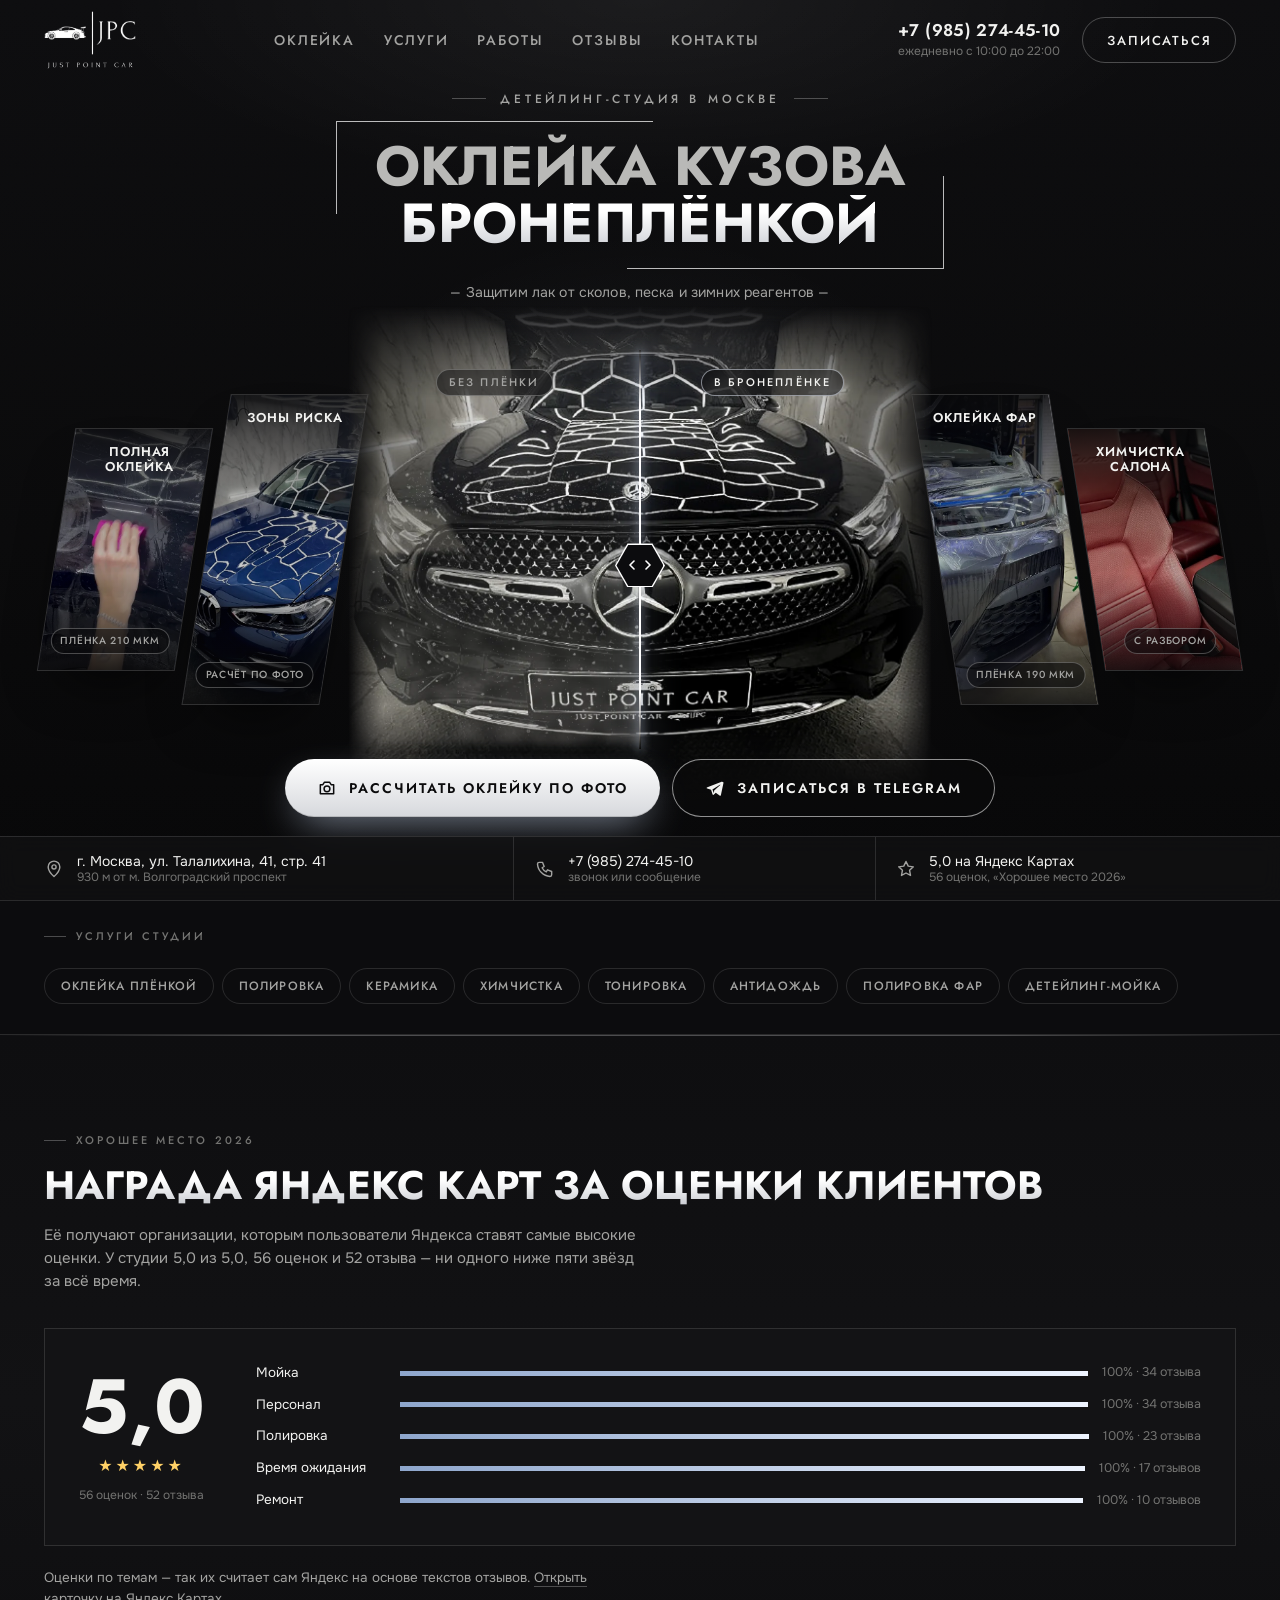
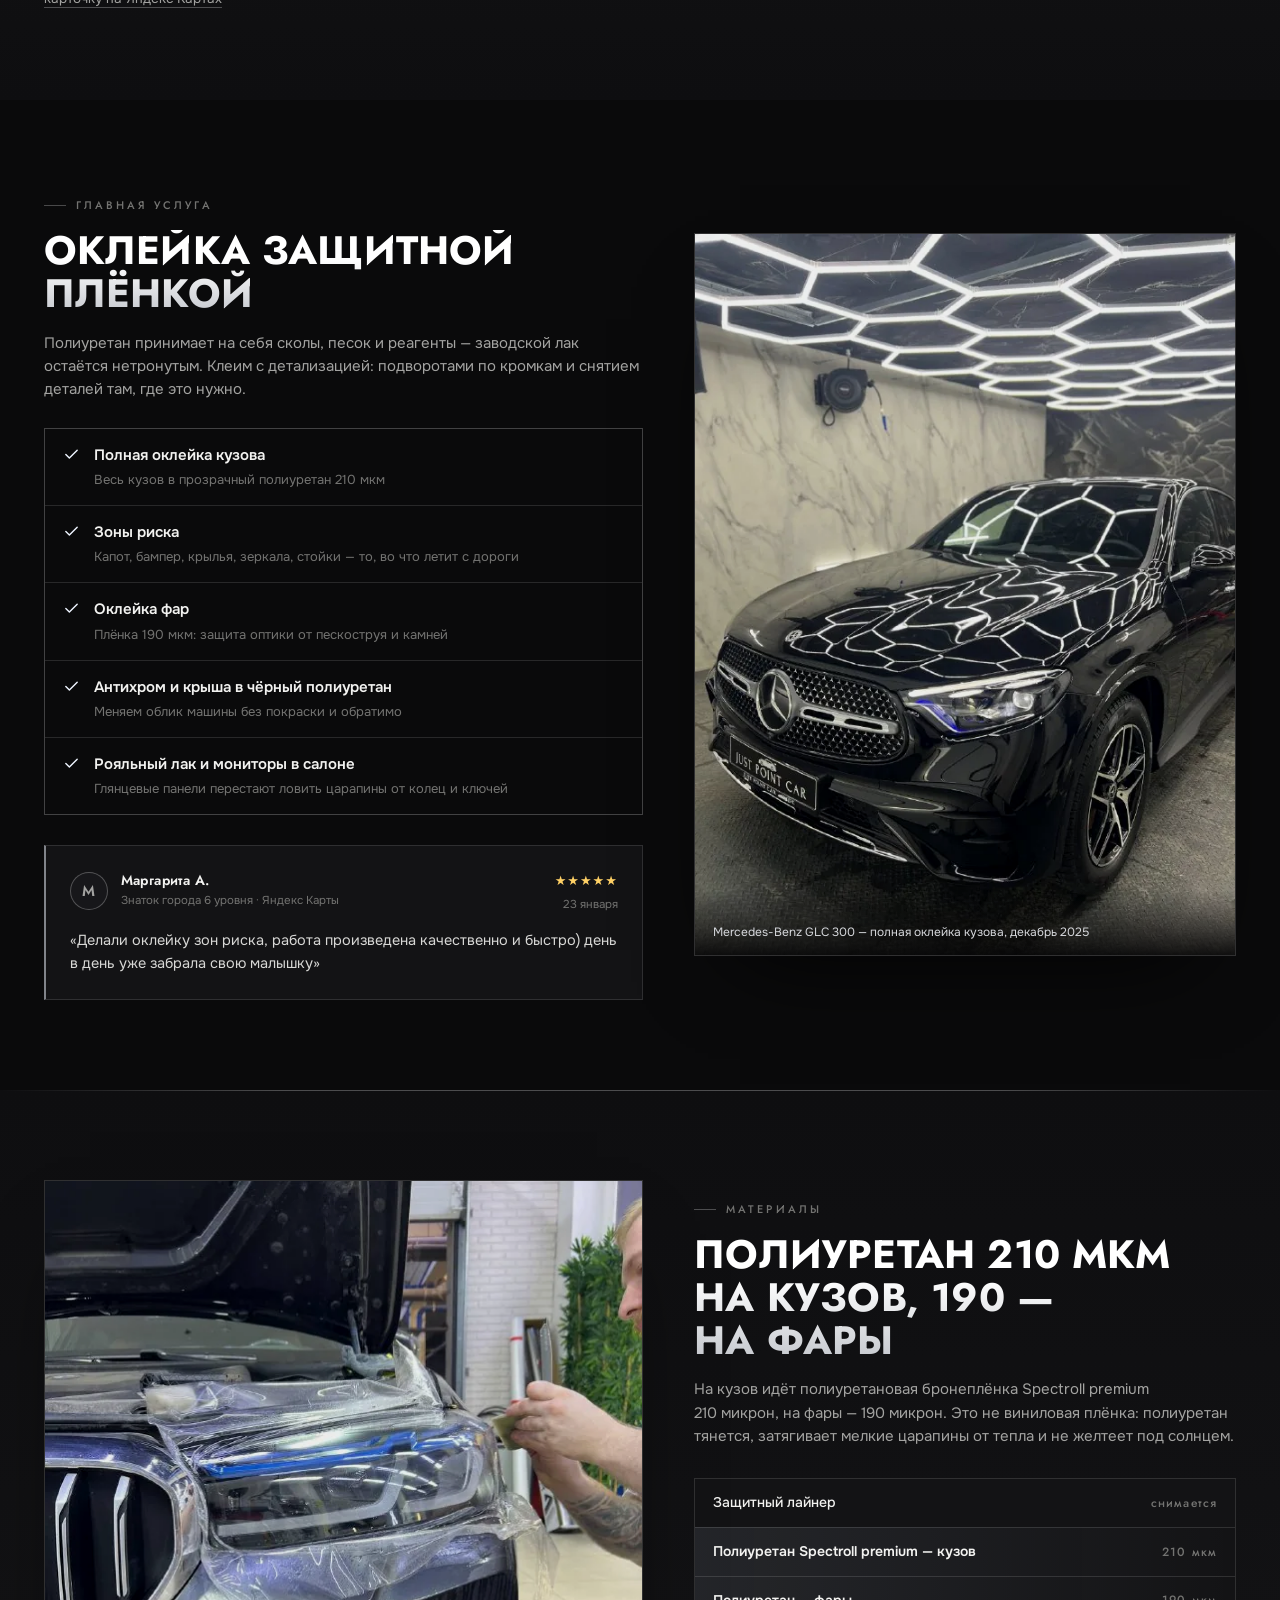
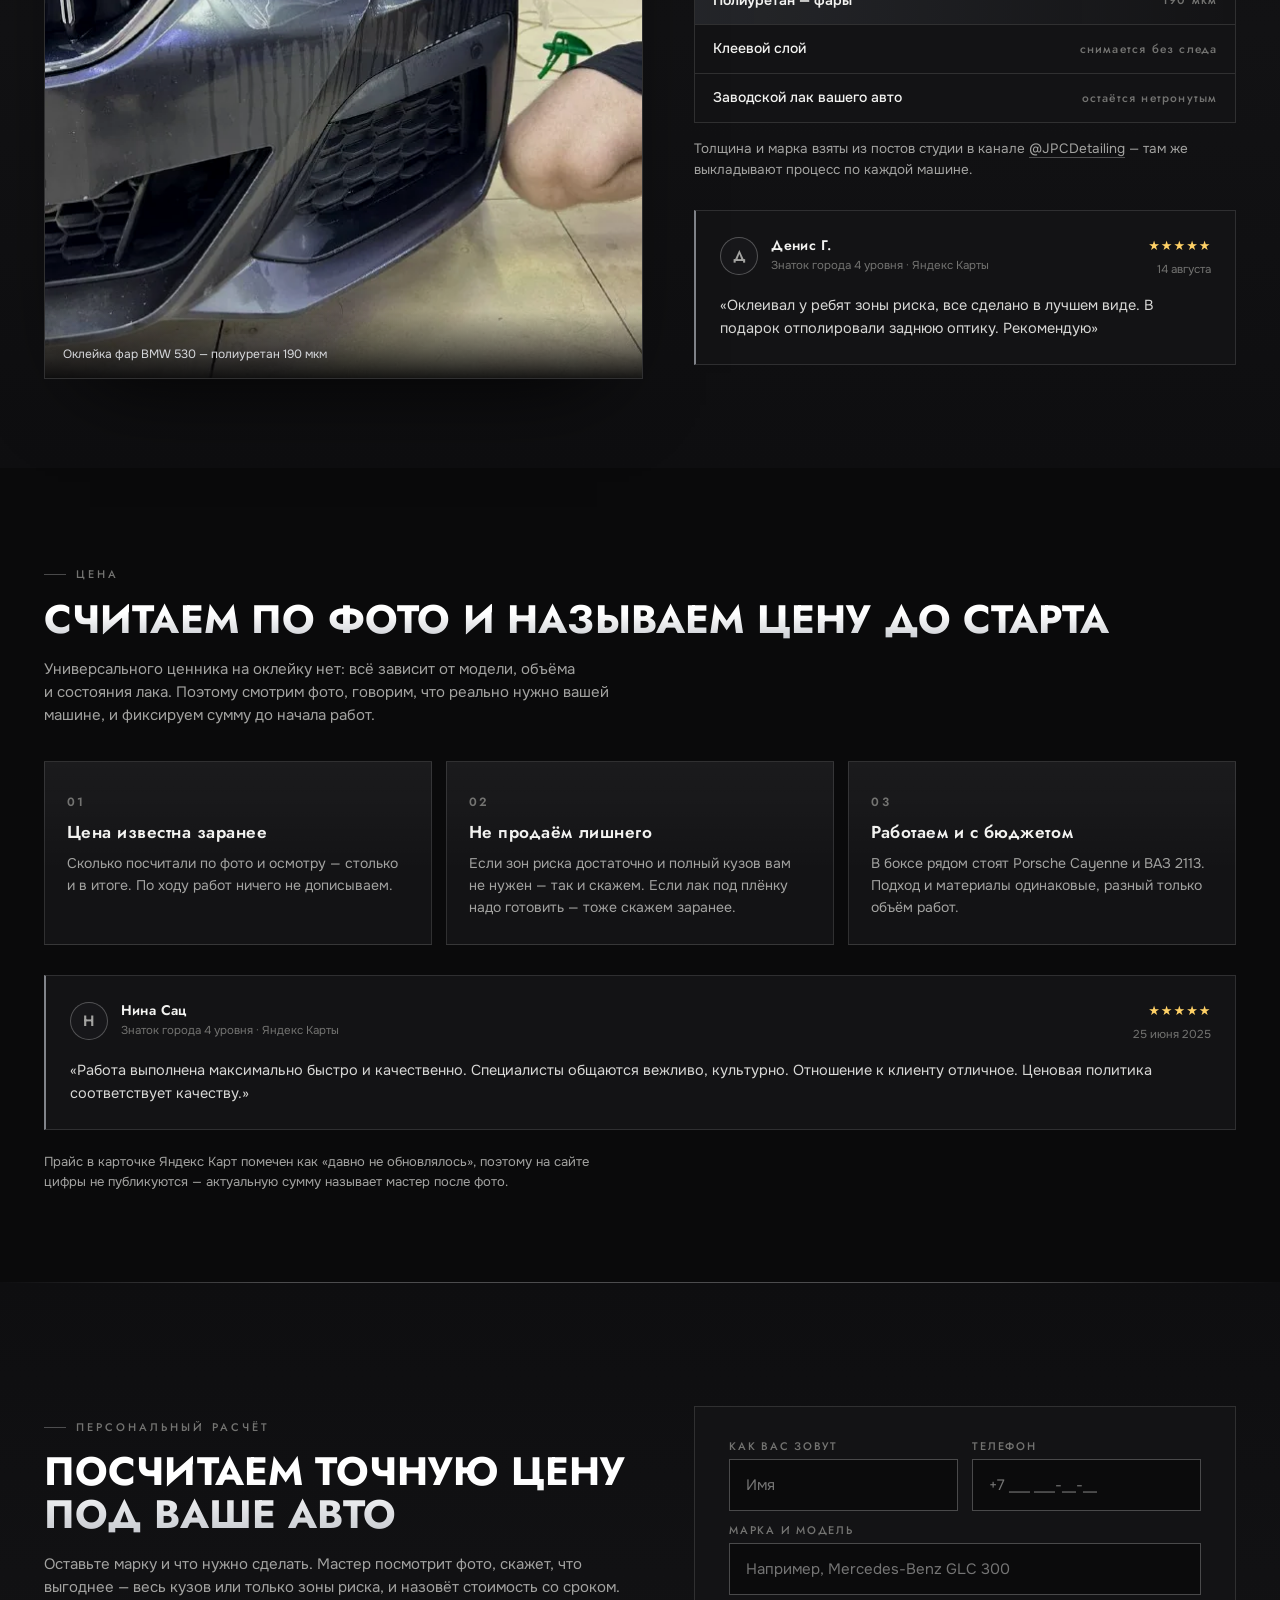
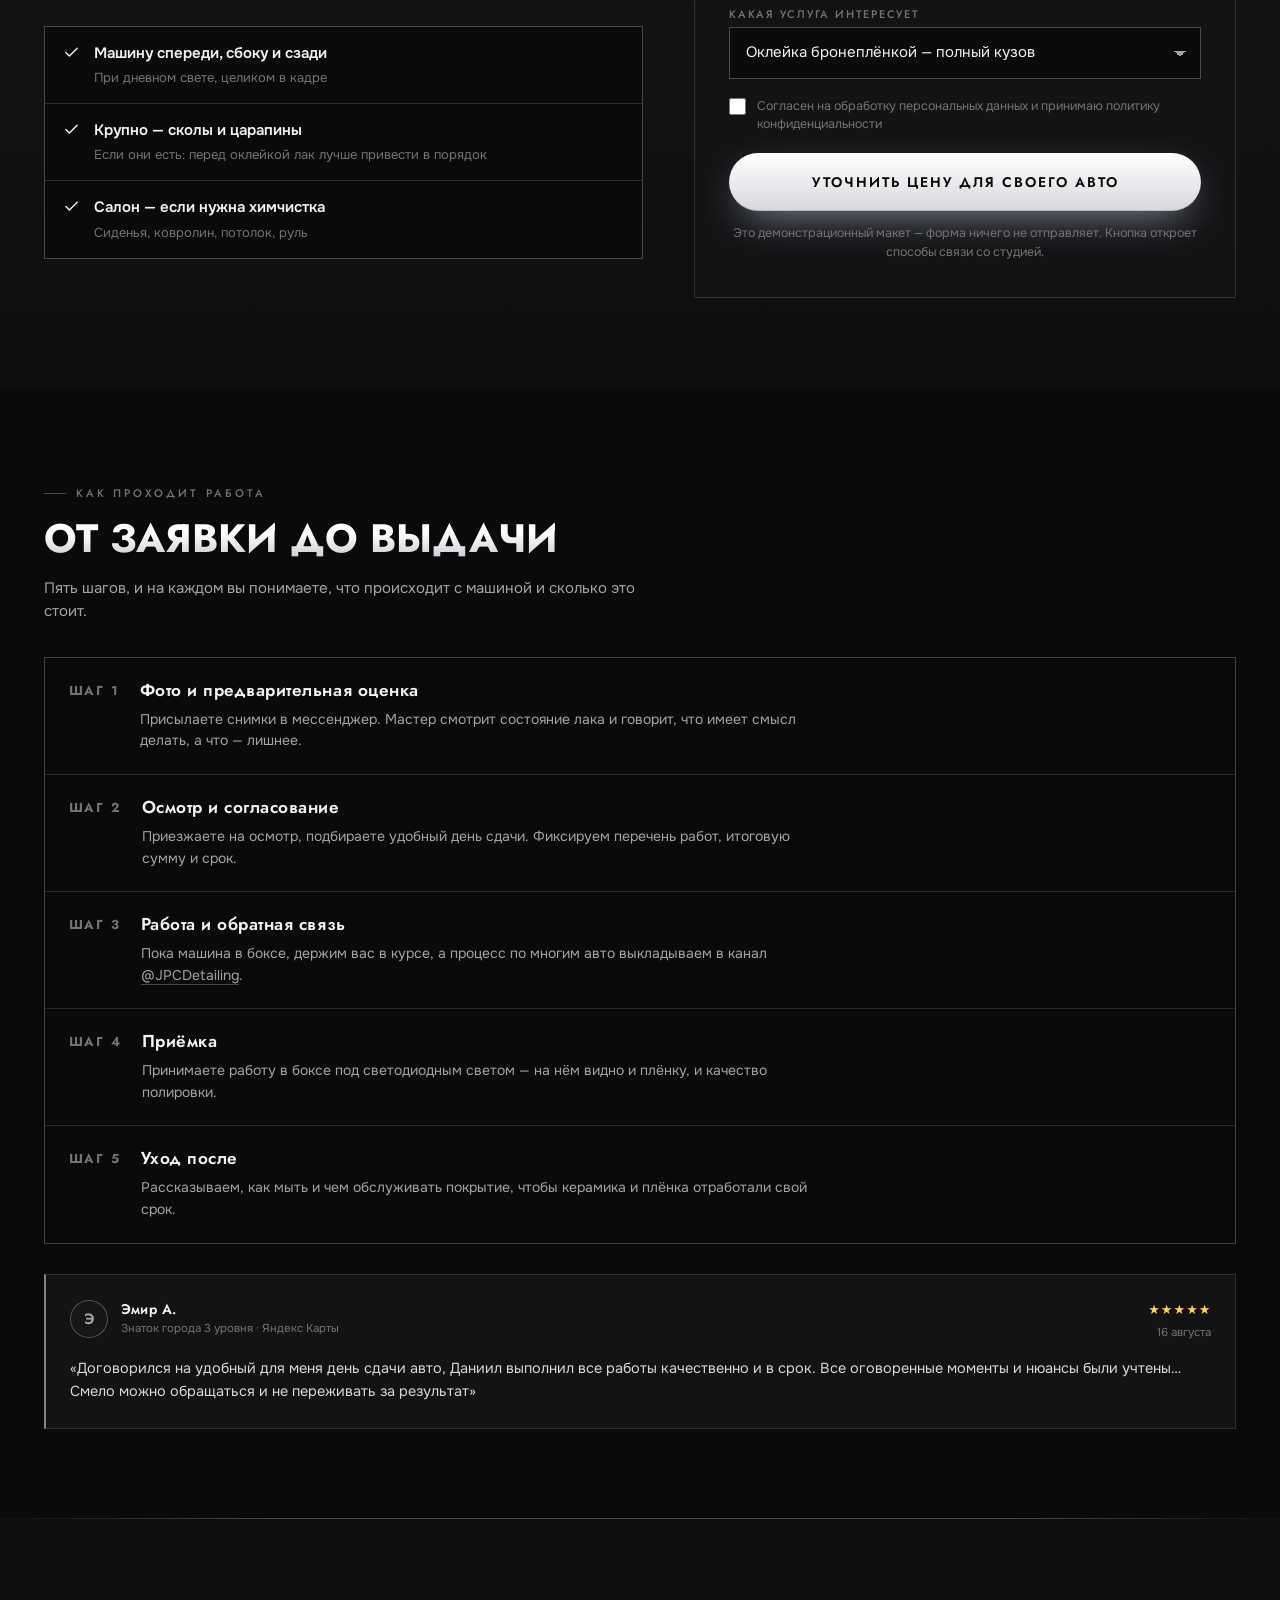
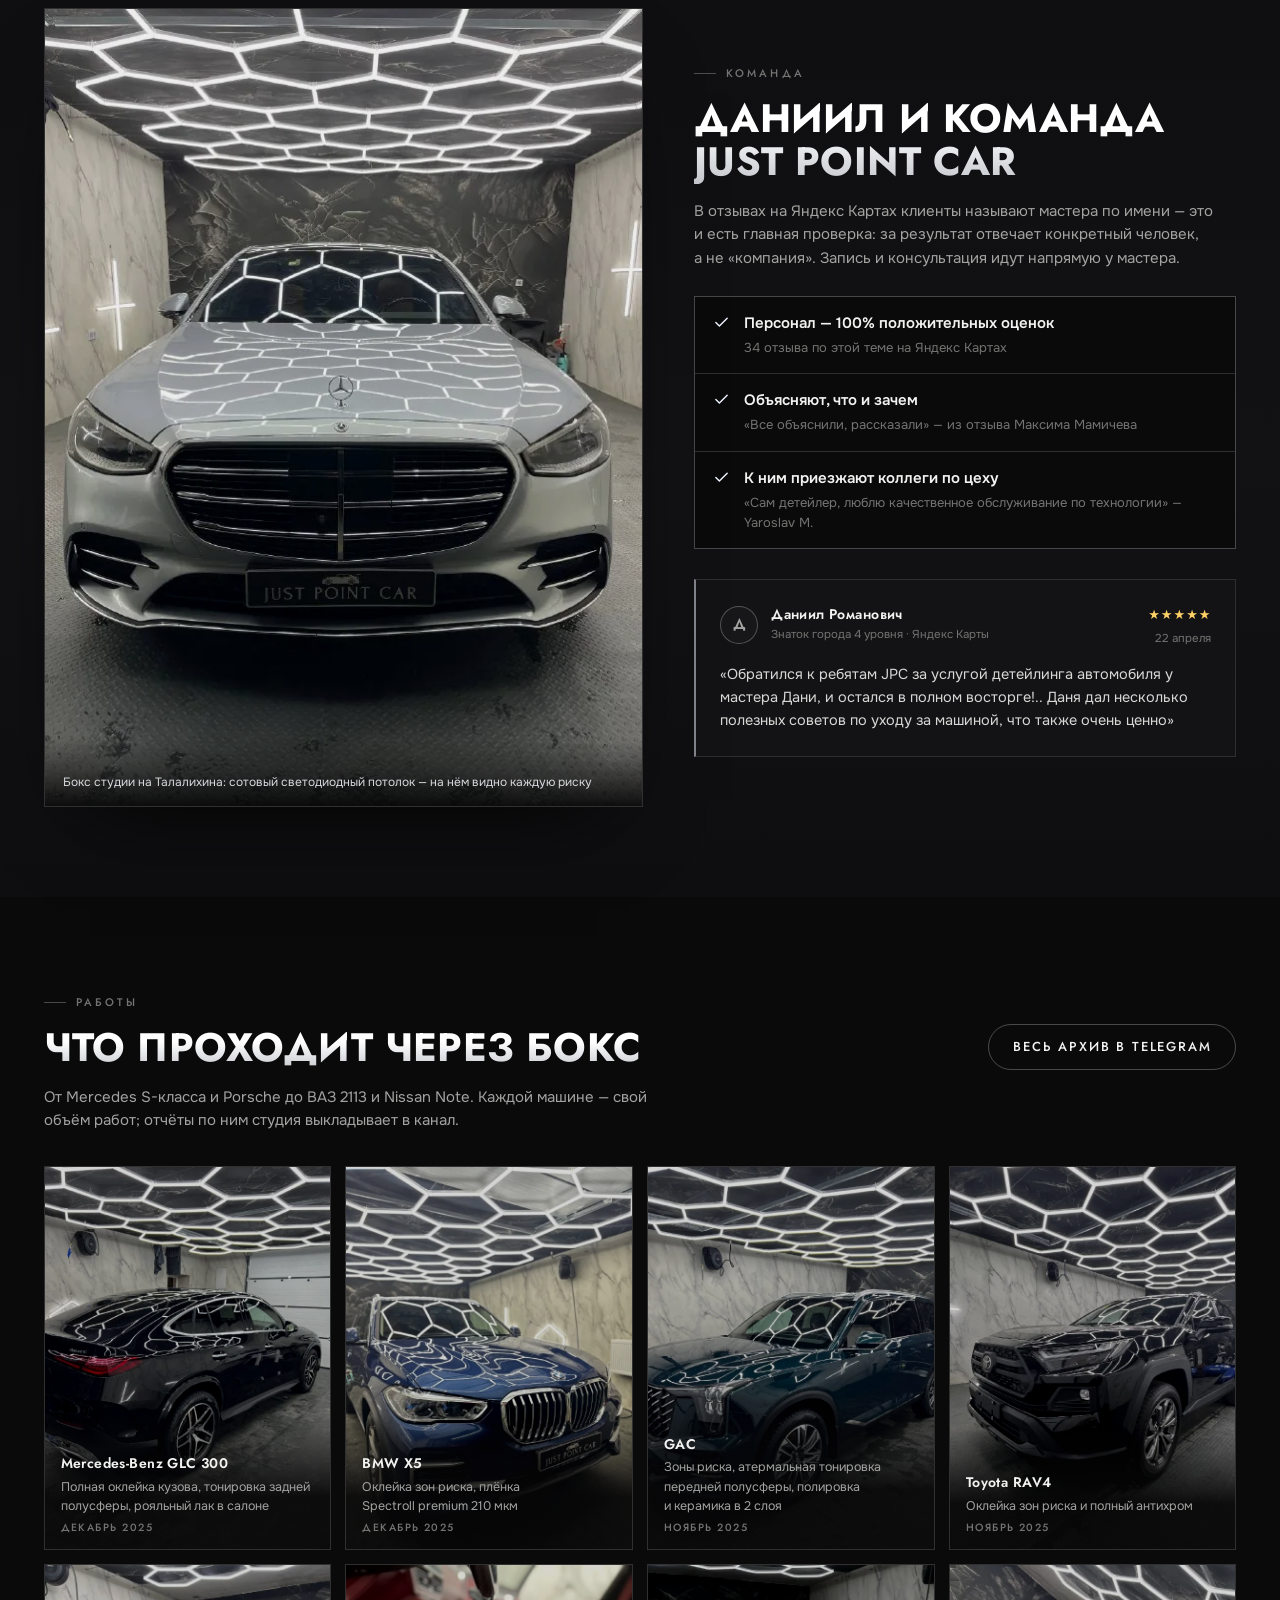
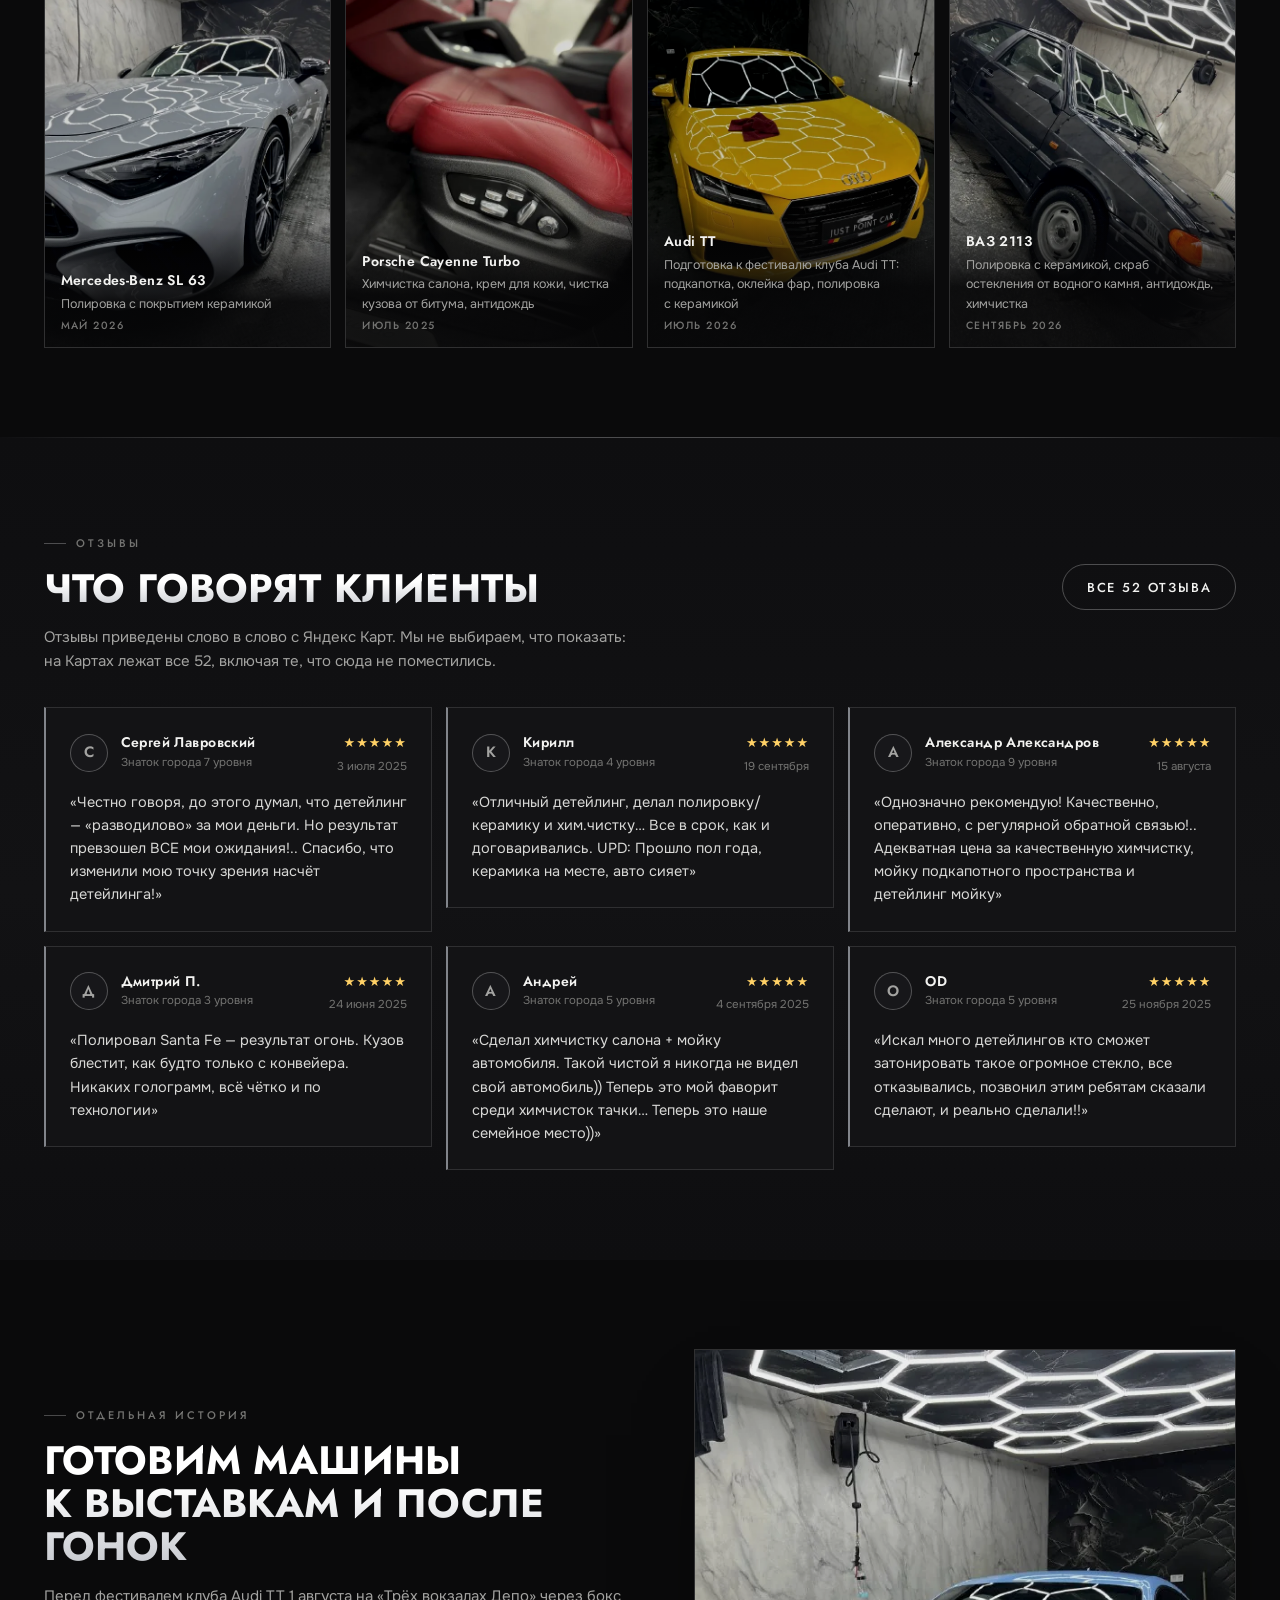
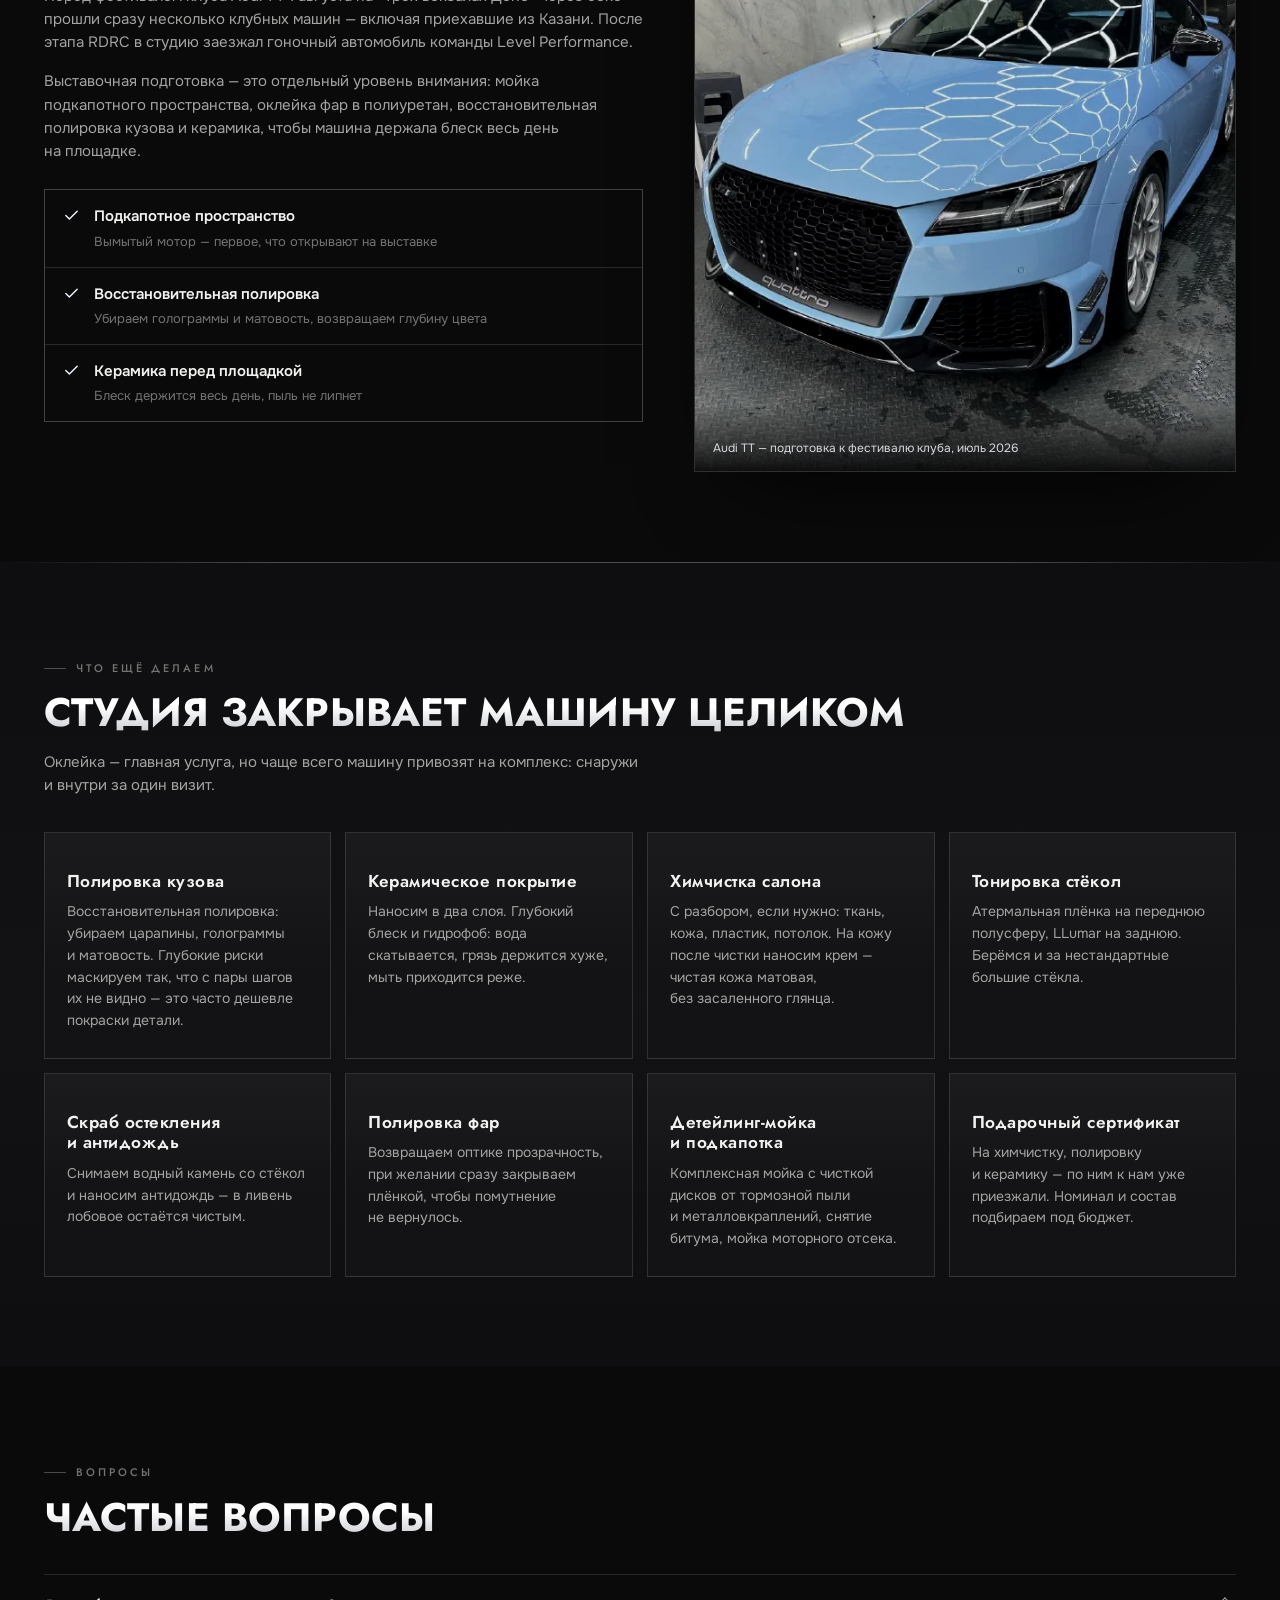
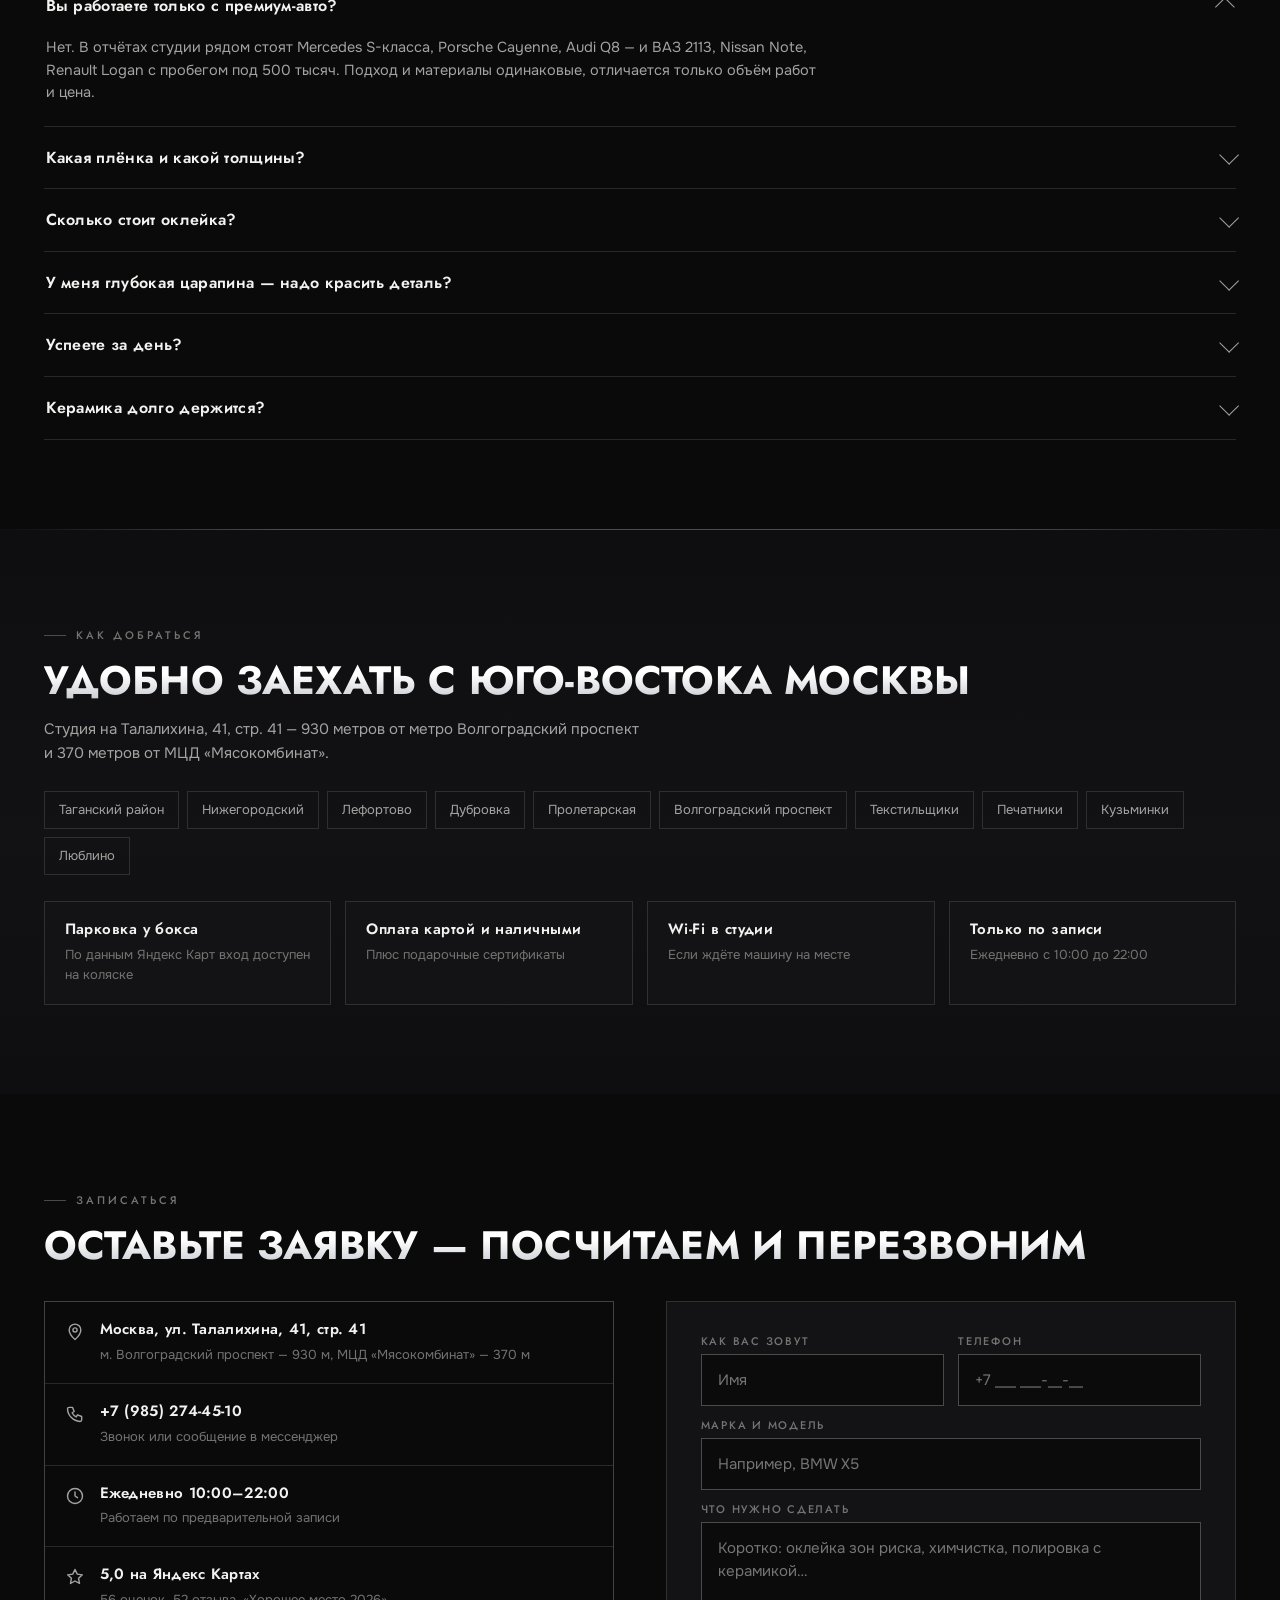
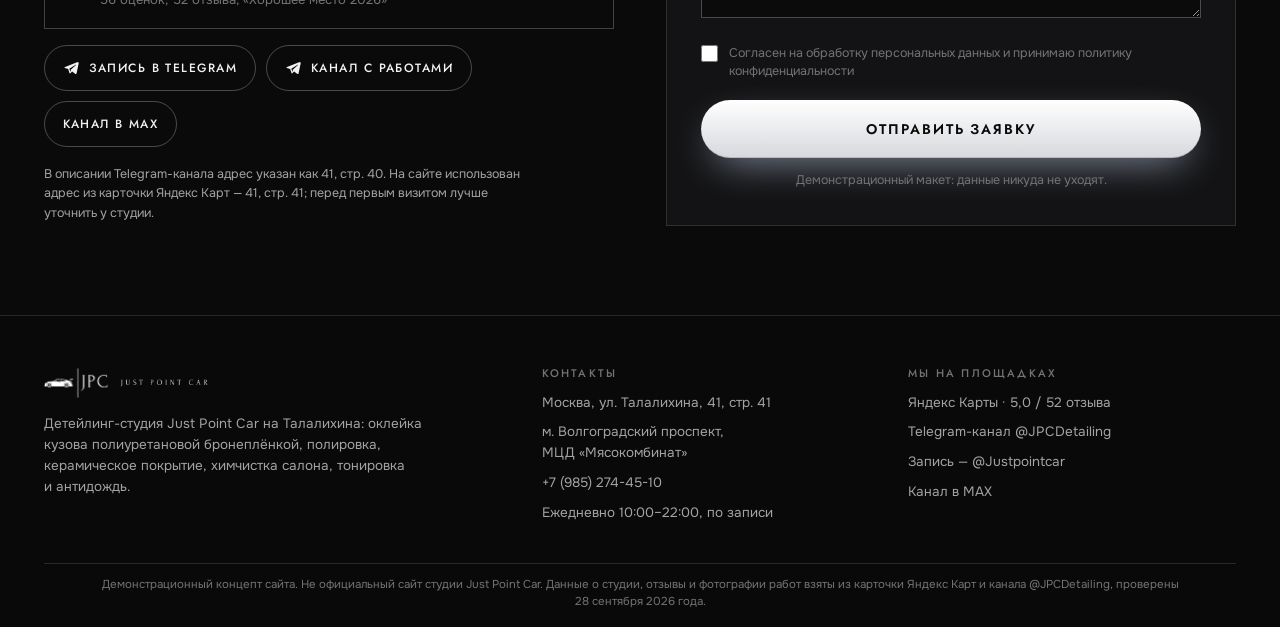
==== commit 49bee31c: "Демо-сайт Just Point Car: полная страница по структуре karsondetailing.ru Первый экран (оклейка, што" ====
--- a/index.html
+++ b/index.html
@@ -1,291 +1,1053 @@
 <!doctype html>
 <html lang="ru">
 <head>
-  <meta charset="UTF-8">
-  <meta name="viewport" content="width=device-width, initial-scale=1">
-  <meta name="theme-color" content="#111211">
-  <meta name="robots" content="noindex, nofollow">
-  <meta name="description" content="Just Point Car — оклейка кузова полиуретановой бронеплёнкой, защита зон риска, химчистка салона и полировка. Москва, улица Талалихина, 41, строение 41. Ежедневно с 10:00 до 22:00.">
-  <title>Just Point Car — оклейка кузова бронеплёнкой в Москве</title>
-  <link rel="preload" as="font" href="assets/oswald-semibold.ttf" type="font/ttf" crossorigin>
-  <link rel="preload" as="image" href="assets/hero-jpc.jpg">
-  <link rel="stylesheet" href="styles.css">
-  <script src="app.js" defer></script>
+<meta charset="utf-8">
+<meta name="viewport" content="width=device-width, initial-scale=1, viewport-fit=cover">
+<title>Just Point Car — оклейка авто бронеплёнкой и детейлинг в Москве</title>
+<meta name="description" content="Детейлинг-студия Just Point Car, г. Москва, ул. Талалихина, 41, стр. 41, рядом с м. Волгоградский проспект. Оклейка кузова полиуретановой бронеплёнкой: полностью, зоны риска и фары. Химчистка салона. Ежедневно с 10:00 до 22:00. Рейтинг 5,0 на Яндекс Картах.">
+<meta name="robots" content="noindex, nofollow">
+<meta name="theme-color" content="#0a0a0b">
+<link rel="preconnect" href="https://fonts.googleapis.com">
+<link rel="preconnect" href="https://fonts.gstatic.com" crossorigin>
+<link href="https://fonts.googleapis.com/css2?family=Jost:wght@400;500;600;700&family=Onest:wght@400;500;600&display=swap" rel="stylesheet">
+<link rel="preload" as="image" href="img/v3/hero-after.webp" fetchpriority="high">
+<style>
+:root{
+  --bg:#0a0a0b;
+  --bg-2:#131315;
+  --line:rgba(255,255,255,.12);
+  --line-2:rgba(255,255,255,.26);
+  --text:#f2f2f0;
+  --muted:#a3a3a1;
+  --dim:#737371;
+  --led:#eef4ff;
+  --glow:rgba(214,230,255,.55);
+  --sans:"Onest",system-ui,-apple-system,"Segoe UI",sans-serif;
+  --disp:"Jost","Onest",system-ui,sans-serif;
+  --pad:clamp(16px,3.4vw,56px);
+  --head:80px;
+  --panel-w:clamp(120px,10.8vw,204px);
+  /* высота сцены: по высоте экрана, но так, чтобы машина и четыре панели влезли по ширине */
+  --stage-h:min(clamp(300px,calc(100svh - 332px),720px),calc((100vw - 2 * var(--pad) - 4 * var(--panel-w) - 56px) / 1.2));
+  --hex:polygon(25% 0,75% 0,100% 50%,75% 100%,25% 100%,0 50%);
+}
+*{box-sizing:border-box;margin:0;padding:0}
+html{-webkit-text-size-adjust:100%}
+body{background:var(--bg);color:var(--text);font:400 16px/1.55 var(--sans);-webkit-font-smoothing:antialiased;overflow-x:hidden}
+a{color:inherit;text-decoration:none}
+img{display:block;max-width:100%}
+button{font:inherit;color:inherit;background:none;border:0;cursor:pointer}
+ul{list-style:none}
+:focus-visible{outline:2px solid var(--led);outline-offset:3px}
+
+/* ---------- ШАПКА ---------- */
+.head{position:absolute;inset:0 0 auto;z-index:30;height:var(--head);display:flex;align-items:center;gap:clamp(20px,3vw,48px);padding:0 var(--pad)}
+.logo{display:flex;flex-direction:column;align-items:center;gap:7px;flex:none}
+.logo .mark{width:92px;height:auto}
+.logo .word{width:86px;height:auto;opacity:.75}
+.nav{display:flex;gap:clamp(18px,2.2vw,34px);margin:0 auto;font:500 14px/1 var(--disp);letter-spacing:.14em;text-transform:uppercase;color:var(--muted)}
+.nav a{transition:color .2s}
+.nav a:hover{color:var(--text)}
+.head-r{display:flex;align-items:center;gap:22px;flex:none}
+.phone{text-align:right;line-height:1.25}
+.phone b{display:block;font:600 17px/1.2 var(--disp);letter-spacing:.02em;white-space:nowrap}
+.phone small{font-size:12px;color:var(--dim);white-space:nowrap}
+.btn-o{display:inline-flex;align-items:center;justify-content:center;gap:10px;height:46px;padding:0 24px;border:1px solid var(--line-2);border-radius:999px;font:500 13px/1 var(--disp);letter-spacing:.14em;text-transform:uppercase;white-space:nowrap;transition:border-color .2s,background-color .2s,box-shadow .2s}
+.btn-o:hover{border-color:var(--led);box-shadow:0 0 22px -6px var(--glow)}
+.head-r .btn-o.m{display:none}
+.icon-btn{display:none;width:44px;height:44px;border:1px solid var(--line-2);border-radius:50%;align-items:center;justify-content:center}
+.icon-btn svg{width:19px;height:19px}
+
+/* ---------- ПЕРВЫЙ ЭКРАН ---------- */
+.hero{position:relative;isolation:isolate;min-height:100svh;display:flex;flex-direction:column;padding-top:var(--head);overflow:hidden}
+.hero::before{content:"";position:absolute;inset:0;z-index:-2;background:
+  radial-gradient(38% 46% at 50% 58%,rgba(210,225,255,.075),transparent 70%),
+  radial-gradient(60% 30% at 50% 0%,rgba(255,255,255,.06),transparent 70%),
+  linear-gradient(180deg,#0d0d0f 0%,var(--bg) 60%,#070708 100%)}
+.hero::after{content:"";position:absolute;inset:0;z-index:-1;pointer-events:none;opacity:.06;mix-blend-mode:overlay;
+  background:url("data:image/svg+xml,%3Csvg xmlns='http://www.w3.org/2000/svg' width='160' height='160'%3E%3Cfilter id='n'%3E%3CfeTurbulence type='fractalNoise' baseFrequency='.9' numOctaves='3' stitchTiles='stitch'/%3E%3C/filter%3E%3Crect width='100%25' height='100%25' filter='url(%23n)'/%3E%3C/svg%3E")}
+
+.intro{position:relative;z-index:4;display:flex;flex-direction:column;align-items:center;text-align:center;padding:clamp(6px,1.4vh,18px) var(--pad) 0}
+.eyebrow{display:flex;align-items:center;gap:14px;font:500 12px/1 var(--disp);letter-spacing:.32em;text-transform:uppercase;color:var(--muted)}
+.eyebrow::before,.eyebrow::after{content:"";width:34px;height:1px;background:var(--line-2)}
+
+/* заголовок в «скобках», как на референсе */
+.title{position:relative;margin-top:clamp(10px,1.8vh,20px);padding:clamp(12px,1.9vh,20px) clamp(26px,3vw,46px)}
+.title::before,.title::after{content:"";position:absolute;pointer-events:none;border:0 solid rgba(255,255,255,.72)}
+.title::before{left:0;top:0;width:52%;height:62%;border-width:1.5px 0 0 1.5px}
+.title::after{right:0;bottom:0;width:52%;height:62%;border-width:0 1.5px 1.5px 0}
+h1{font:700 clamp(30px,min(4.3vw,6.7vh),70px)/1.04 var(--disp);letter-spacing:.005em;text-transform:uppercase}
+h1 span{display:block}
+h1 .l1{color:#b9b9b7}
+h1 .l2{background:linear-gradient(180deg,#ffffff 30%,#c9ccd2 100%);-webkit-background-clip:text;background-clip:text;-webkit-text-fill-color:transparent}
+.sub{margin-top:clamp(8px,1.4vh,14px);font-size:clamp(14px,1.1vw,17px);color:var(--muted);letter-spacing:.01em}
+
+/* ---------- СЦЕНА: панели услуг + машина ---------- */
+.scene{position:relative;z-index:2;flex:1;display:grid;grid-template-columns:1fr auto 1fr;align-items:center;padding:0 var(--pad);margin-top:calc(var(--stage-h) * -.075)}
+.svc{display:flex;align-items:center;gap:12px}
+.svc-l{justify-self:end;margin-right:4px}
+.svc-r{justify-self:start;margin-left:4px}
+.card{--sk:-9deg;--h:calc(var(--stage-h) * .5);position:relative;width:var(--panel-w);height:var(--h);flex:none}
+.card.inner{--h:calc(var(--stage-h) * .64)}
+.svc-r .card{--sk:9deg}
+.card a{position:absolute;inset:0;display:block;transform:skewX(var(--sk));overflow:hidden;border:1px solid var(--line);background:var(--bg-2);box-shadow:0 30px 60px -30px rgba(0,0,0,.9);transition:border-color .35s,box-shadow .35s}
+.card img{position:absolute;top:0;left:-30%;width:160%;max-width:none;height:100%;object-fit:cover;transform:skewX(calc(var(--sk) * -1)) scale(1.02);filter:saturate(.92) brightness(.8) contrast(1.04);transition:filter .5s,transform .7s cubic-bezier(.2,.7,.2,1)}
+.card a::after{content:"";position:absolute;inset:0;background:linear-gradient(180deg,rgba(8,8,9,.85) 0%,rgba(8,8,9,.12) 34%,rgba(8,8,9,0) 60%,rgba(8,8,9,.85) 100%)}
+.card-t{position:absolute;inset:0;z-index:2;transform:skewX(calc(var(--sk) * -1));display:flex;flex-direction:column;justify-content:space-between;align-items:center;text-align:center;padding:clamp(12px,1.8vh,20px) 8px}
+.card-t b{font:600 clamp(12px,1vw,17px)/1.15 var(--disp);letter-spacing:.07em;text-transform:uppercase}
+/* подпись и цена сдвигаются вслед за наклоном панели, чтобы не резаться краем */
+.card-t b{transform:translateX(calc(tan(var(--sk)) * (30px - var(--h) / 2)))}
+.card-t small{transform:translateX(calc(tan(var(--sk)) * (var(--h) / 2 - 26px)))}
+.card-t small{font:500 clamp(10px,.8vw,12px)/1 var(--disp);letter-spacing:.07em;text-transform:uppercase;color:var(--muted);padding:7px 9px;border:1px solid var(--line-2);border-radius:999px;background:rgba(10,10,11,.55);white-space:nowrap;transition:color .3s,border-color .3s}
+.card a:hover,.card a:focus-visible{border-color:rgba(238,244,255,.6);box-shadow:0 0 34px -10px var(--glow),0 30px 60px -30px rgba(0,0,0,.9)}
+.card a:hover img,.card a:focus-visible img{filter:saturate(1.08) brightness(.98) contrast(1.02);transform:skewX(calc(var(--sk) * -1)) scale(1.07)}
+.card a:hover small{color:var(--text);border-color:var(--led)}
+
+/* до / после */
+.stage{--pos:50%;position:relative;z-index:3;height:var(--stage-h);aspect-ratio:1200/1000;user-select:none;-webkit-user-select:none;touch-action:pan-y;cursor:ew-resize;outline:none}
+.stage:focus-visible .handle::before{background:var(--led);box-shadow:0 0 0 4px var(--led)}
+.photo{position:absolute;inset:0;
+  -webkit-mask-image:linear-gradient(180deg,transparent 0,#000 19%,#000 82%,transparent 100%),linear-gradient(90deg,transparent 0,#000 6%,#000 94%,transparent 100%);
+  -webkit-mask-composite:source-in;
+  mask-image:linear-gradient(180deg,transparent 0,#000 19%,#000 82%,transparent 100%),linear-gradient(90deg,transparent 0,#000 6%,#000 94%,transparent 100%);
+  mask-composite:intersect}
+.photo img{position:absolute;inset:0;width:100%;height:100%;object-fit:cover;pointer-events:none;-webkit-user-drag:none}
+.photo .before{clip-path:inset(0 calc(100% - var(--pos)) 0 0)}
+/* светодиодная линия — как трубки в их боксе */
+.split{position:absolute;top:9%;bottom:9%;left:var(--pos);width:2px;margin-left:-1px;pointer-events:none;
+  background:linear-gradient(180deg,transparent,#fff 14%,#fff 86%,transparent);
+  box-shadow:0 0 10px 1px var(--glow),0 0 34px 4px rgba(214,230,255,.28)}
+.handle{position:absolute;left:50%;top:54%;width:50px;height:44px;transform:translate(-50%,-50%);display:flex;align-items:center;justify-content:center;gap:10px;isolation:isolate}
+.handle::before,.handle::after{content:"";position:absolute;z-index:-1;clip-path:var(--hex)}
+.handle::before{inset:0;background:#fff}
+.handle::after{inset:1.5px;background:#0c0c0e}
+.handle svg{width:6px;height:10px}
+.tag{position:absolute;top:13%;z-index:2;padding:7px 12px;border:1px solid var(--line-2);border-radius:999px;background:rgba(10,10,11,.55);-webkit-backdrop-filter:blur(8px);backdrop-filter:blur(8px);font:500 11px/1 var(--disp);letter-spacing:.2em;text-transform:uppercase;white-space:nowrap;pointer-events:none;transition:opacity .3s}
+.tag-b{left:15%;color:var(--muted)}
+.tag-a{right:15%;color:var(--text);border-color:rgba(238,244,255,.5)}
+.stage.edge-l .tag-b,.stage.edge-r .tag-a{opacity:0}
+
+/* ---------- КНОПКИ ---------- */
+.cta{position:relative;z-index:5;display:flex;justify-content:center;flex-wrap:wrap;gap:12px;padding:0 var(--pad);margin-top:calc(var(--stage-h) * -.15)}
+.btn{display:inline-flex;align-items:center;justify-content:center;gap:12px;height:58px;padding:0 32px;border-radius:999px;font:600 14px/1 var(--disp);letter-spacing:.14em;text-transform:uppercase;white-space:nowrap;transition:transform .2s,box-shadow .25s,background-color .2s,border-color .2s}
+.btn svg{width:20px;height:20px;flex:none}
+.btn-main{color:#0b0b0c;background:linear-gradient(180deg,#ffffff,#d6d8dc);box-shadow:0 14px 40px -14px rgba(214,230,255,.7),inset 0 -1px 0 rgba(0,0,0,.15)}
+.btn-main:hover{transform:translateY(-2px);box-shadow:0 18px 50px -12px rgba(214,230,255,.95),inset 0 -1px 0 rgba(0,0,0,.15)}
+.btn-ghost{border:1px solid rgba(255,255,255,.55);background:rgba(10,10,11,.5);-webkit-backdrop-filter:blur(8px);backdrop-filter:blur(8px)}
+.btn-ghost:hover{border-color:#fff;box-shadow:0 0 26px -8px var(--glow)}
+
+/* панели услуг под машиной — для планшета и телефона */
+.panels-m{display:none;grid-template-columns:repeat(4,1fr);gap:12px;padding:clamp(18px,3vw,28px) calc(var(--pad) + 10px) 0;position:relative;z-index:4}
+.panels-m .card{--h:clamp(140px,20vw,190px);width:auto}
+.panels-m .card:nth-child(n+3){--sk:9deg}
+
+/* ---------- НИЖНЯЯ ПЛАШКА ---------- */
+.bar{position:relative;z-index:5;margin-top:clamp(14px,2.2vh,26px);border-top:1px solid var(--line);background:rgba(18,18,20,.72);-webkit-backdrop-filter:blur(10px);backdrop-filter:blur(10px)}
+.bar ul{display:grid;grid-template-columns:1.35fr 1fr 1fr 1fr;padding:0 var(--pad)}
+.bar li{display:flex;align-items:center;gap:13px;padding:clamp(11px,1.6vh,16px) 0 clamp(11px,1.6vh,16px) clamp(14px,1.6vw,24px);border-left:1px solid var(--line);min-width:0}
+.bar li:first-child{border-left:0;padding-left:0}
+.bar svg{width:20px;height:20px;flex:none;color:var(--muted)}
+.bar p{font-size:14px;line-height:1.3;min-width:0}
+.bar p span{display:block;font-size:12px;color:var(--dim)}
+.bar a{transition:color .2s}
+.bar a:hover{color:var(--led)}
+.demo{padding:12px var(--pad) 16px;font-size:11px;color:var(--dim);text-align:center}
+
+/* ---------- ДИАЛОГ ---------- */
+dialog{margin:auto;width:min(460px,calc(100% - 32px));padding:0;border:1px solid var(--line-2);border-radius:22px;background:#111113;color:var(--text);box-shadow:0 40px 120px -20px rgba(0,0,0,.9)}
+dialog::backdrop{background:rgba(5,5,6,.72);-webkit-backdrop-filter:blur(6px);backdrop-filter:blur(6px)}
+.dlg{position:relative;padding:34px 30px 28px}
+.dlg h2{font:700 24px/1.15 var(--disp);letter-spacing:.02em;text-transform:uppercase;padding-right:40px}
+.dlg p{margin-top:12px;color:var(--muted);font-size:15px}
+.dlg ol{margin:16px 0 0;padding-left:20px;color:var(--muted);font-size:15px}
+.dlg ol li{margin-top:4px}
+.dlg .acts{display:grid;gap:10px;margin-top:22px}
+.dlg .btn{width:100%;height:54px}
+.x{position:absolute;right:16px;top:16px;width:40px;height:40px;border-radius:50%;border:1px solid var(--line);display:flex;align-items:center;justify-content:center}
+.x svg{width:16px;height:16px}
+
+/* ---------- ПОЯВЛЕНИЕ ---------- */
+@keyframes up{from{opacity:0;transform:translateY(22px)}to{opacity:1;transform:none}}
+@keyframes fade{from{opacity:0}to{opacity:1}}
+.intro>*{animation:up .9s cubic-bezier(.2,.7,.2,1) both}
+.intro>.title{animation-delay:.08s}.intro>.sub{animation-delay:.16s}
+.stage{animation:fade 1.3s ease .1s both}
+.card{animation:up .9s cubic-bezier(.2,.7,.2,1) both}
+.card.inner{animation-delay:.35s}
+.card:not(.inner){animation-delay:.5s}
+.cta{animation:up .9s cubic-bezier(.2,.7,.2,1) .45s both}
+.bar{animation:fade 1s ease .6s both}
+
+/* ---------- АДАПТИВ ---------- */
+@media (max-width:1280px) and (min-width:761px){
+  .bar ul{grid-template-columns:1.3fr 1fr 1fr}
+  .bar li.hours{display:none}
+}
+@media (max-width:1180px){
+  .nav{display:none}
+  .head-r{margin-left:auto}
+}
+@media (max-width:1100px){
+  :root{--stage-h:auto}
+  .scene{grid-template-columns:1fr;justify-items:center;margin-top:-10px;flex:none}
+  .scene .svc{display:none}
+  .stage{height:auto;width:min(100%,720px,calc((100svh - 340px) * 1.2))}
+  .cta{margin-top:-30px}
+  .panels-m{display:grid}
+}
+@media (max-width:760px){
+  :root{--head:66px;--pad:16px}
+  .logo .mark{width:70px}
+  .logo .word{width:66px}
+  .logo{gap:5px}
+  .phone,.head-r .btn-o{display:none}
+  .icon-btn{display:inline-flex}
+  .head-r{gap:10px}
+  .head-r .btn-o.m{display:inline-flex;height:44px;padding:0 16px;font-size:12px;letter-spacing:.1em}
+  .eyebrow{font-size:10px;letter-spacing:.24em;gap:10px}
+  .eyebrow::before,.eyebrow::after{width:20px}
+  .title{padding:12px 14px;margin-top:12px}
+  h1{font-size:clamp(21px,6.8vw,34px)}
+  .sub{font-size:14px;max-width:22em}
+  .scene{padding:0}
+  .stage{width:calc(100% + 24px);margin:0 -12px}
+  .tag{top:10%;font-size:10px;padding:6px 10px}
+  .tag-b{left:9%}.tag-a{right:9%}
+  .cta{flex-direction:column;align-items:stretch;margin-top:-22px}
+  .btn{height:56px;padding:0 20px;font-size:13px;letter-spacing:.1em}
+  .panels-m{grid-template-columns:1fr 1fr;padding:22px 26px 0;gap:12px 16px}
+  .panels-m .card{--h:150px}
+  .panels-m .card:nth-child(odd){--sk:-9deg}
+  .panels-m .card:nth-child(even){--sk:9deg}
+  .bar{margin-top:22px}
+  .bar ul{grid-template-columns:1fr 1fr}
+  .bar li{padding:14px 0 14px 14px}
+  .bar li:nth-child(3){border-left:0;padding-left:0}
+  .bar li:nth-child(n+3){border-top:1px solid var(--line)}
+}
+@media (max-width:380px){
+  .bar ul{grid-template-columns:1fr}
+  .bar li,.bar li:nth-child(3){border-left:0;padding-left:0;border-top:1px solid var(--line)}
+  .bar li:first-child{border-top:0}
+}
+@media (prefers-reduced-motion:reduce){
+  *,*::before,*::after{animation:none!important;transition:none!important}
+}
+
+/* ================= СТРАНИЦА НИЖЕ ПЕРВОГО ЭКРАНА ================= */
+.sec{position:relative;padding:clamp(52px,7vw,104px) var(--pad)}
+.sec.alt{background:linear-gradient(180deg,#0e0e10,#121214 55%,#0e0e10)}
+.sec.alt::before,.sec.tline::before{content:"";position:absolute;inset:0 0 auto;height:1px;background:linear-gradient(90deg,transparent,var(--line-2) 22%,var(--line-2) 78%,transparent)}
+.wrap{max-width:1280px;margin:0 auto}
+.kick{display:inline-flex;align-items:center;gap:10px;font:500 11px/1 var(--disp);letter-spacing:.28em;text-transform:uppercase;color:var(--dim)}
+.kick::before{content:"";width:22px;height:1px;background:var(--line-2)}
+h2{margin-top:16px;font:700 clamp(25px,3.1vw,46px)/1.08 var(--disp);letter-spacing:.005em;text-transform:uppercase;
+  background:linear-gradient(180deg,#fff 34%,#c4c7cd 100%);-webkit-background-clip:text;background-clip:text;-webkit-text-fill-color:transparent}
+h3{font:600 clamp(16px,1.35vw,20px)/1.2 var(--disp);letter-spacing:.03em}
+.lead{margin-top:16px;max-width:62ch;font-size:clamp(15px,1.15vw,17px);color:var(--muted)}
+.sec p a,.rev a{border-bottom:1px solid var(--line-2);transition:color .2s,border-color .2s}
+.sec p a:hover,.rev a:hover{color:var(--led);border-color:var(--led)}
+.head2{display:flex;align-items:flex-end;justify-content:space-between;gap:28px;flex-wrap:wrap}
+
+/* строка услуг */
+.strip{padding:clamp(22px,2.6vw,30px) var(--pad);border-top:1px solid var(--line);border-bottom:1px solid var(--line);background:#0c0c0e}
+.strip .wrap{display:flex;align-items:center;gap:clamp(14px,2vw,30px);flex-wrap:wrap}
+.strip .kick{flex:none}
+.strip ul{display:flex;flex-wrap:wrap;gap:8px}
+.strip a{display:inline-flex;height:36px;align-items:center;padding:0 16px;border:1px solid var(--line);border-radius:999px;font:500 12px/1 var(--disp);letter-spacing:.1em;text-transform:uppercase;color:var(--muted);transition:color .2s,border-color .2s,background-color .2s}
+.strip a:hover{color:var(--text);border-color:var(--line-2);background:rgba(255,255,255,.04)}
+
+/* две колонки текст+фото */
+.two{display:grid;grid-template-columns:1.05fr .95fr;gap:clamp(28px,4vw,66px);align-items:center}
+.two.rev-order .txt{order:2}
+.shot{position:relative;border:1px solid var(--line);overflow:hidden;background:var(--bg-2);box-shadow:0 40px 90px -46px #000}
+.shot img{width:100%;height:100%;object-fit:cover;filter:saturate(.95) brightness(.92) contrast(1.03)}
+.shot figcaption{position:absolute;left:0;right:0;bottom:0;padding:34px 18px 14px;font-size:12px;color:#d6d8dc;background:linear-gradient(180deg,transparent,rgba(6,6,7,.92))}
+.shot.tall{aspect-ratio:3/4}
+.shot.wide{aspect-ratio:4/3}
+
+/* маркированные списки-галочки */
+.ticks{margin-top:26px;display:grid;gap:1px;background:var(--line);border:1px solid var(--line)}
+.ticks li{display:flex;gap:14px;align-items:flex-start;padding:15px 18px;background:var(--bg);font-size:15px}
+.ticks svg{width:17px;height:17px;flex:none;margin-top:2px;color:var(--led)}
+.ticks b{font-weight:600}
+.ticks span{display:block;color:var(--dim);font-size:13px;margin-top:3px}
+
+/* карточки-плитки */
+.tiles{display:grid;gap:14px;margin-top:34px}
+.t3{grid-template-columns:repeat(3,1fr)}
+.t4{grid-template-columns:repeat(4,1fr)}
+.tile{padding:24px 22px 26px;border:1px solid var(--line);background:linear-gradient(180deg,rgba(255,255,255,.035),transparent 60%),var(--bg-2);transition:border-color .25s,transform .25s}
+.tile:hover{border-color:var(--line-2);transform:translateY(-2px)}
+.tile .n{font:600 12px/1 var(--disp);letter-spacing:.22em;text-transform:uppercase;color:var(--dim)}
+.tile h3{margin-top:14px}
+.tile p{margin-top:10px;font-size:14px;color:var(--muted)}
+.tile .more{display:inline-block;margin-top:14px;font:500 12px/1 var(--disp);letter-spacing:.12em;text-transform:uppercase;color:var(--dim)}
+
+/* отзыв */
+.rev{margin-top:30px;max-width:720px;padding:22px 24px 24px;border:1px solid var(--line);background:var(--bg-2);border-left:2px solid rgba(238,244,255,.5)}
+.rev .who{display:flex;align-items:center;gap:13px}
+.rev .ava{width:38px;height:38px;flex:none;border-radius:50%;border:1px solid var(--line-2);display:flex;align-items:center;justify-content:center;font:600 15px/1 var(--disp);color:var(--muted);background:#17171a}
+.rev .nm{min-width:0}
+.rev .nm b{display:block;font:600 14px/1.2 var(--disp);letter-spacing:.03em}
+.rev .nm small{display:block;margin-top:3px;font-size:11.5px;color:var(--dim)}
+.rev .stars{margin-left:auto;text-align:right;flex:none}
+.rev .stars i{font-style:normal;color:#ffd166;font-size:13px;letter-spacing:1px}
+.rev .stars small{display:block;margin-top:3px;font-size:11.5px;color:var(--dim)}
+.rev q{display:block;margin-top:15px;font-size:14.5px;line-height:1.6;color:#d8d8d6;quotes:"«" "»"}
+.rev.wide{max-width:none}
+
+/* сетка отзывов */
+.revs{display:grid;grid-template-columns:repeat(3,1fr);gap:14px;margin-top:34px;align-items:start}
+.revs .rev{margin:0;max-width:none}
+
+/* слои плёнки */
+.layers{margin-top:30px;border:1px solid var(--line);background:var(--bg-2)}
+.layers li{display:grid;grid-template-columns:1fr auto;gap:14px;align-items:center;padding:13px 18px;border-top:1px solid var(--line);font-size:14px}
+.layers li:first-child{border-top:0}
+.layers li b{font-weight:500}
+.layers li i{font-style:normal;font:500 12px/1 var(--disp);letter-spacing:.1em;color:var(--dim);white-space:nowrap}
+.layers li.acc{background:linear-gradient(90deg,rgba(214,230,255,.09),transparent)}
+.layers li.acc b{color:var(--text);font-weight:600}
+
+/* шаги */
+.steps{counter-reset:s;display:grid;gap:1px;margin-top:34px;background:var(--line);border:1px solid var(--line)}
+.step{display:grid;grid-template-columns:auto 1fr;gap:20px;padding:22px 24px;background:var(--bg)}
+.step .num{counter-increment:s;font:700 13px/1 var(--disp);letter-spacing:.14em;color:var(--dim);padding-top:4px;white-space:nowrap}
+.step .num::before{content:"ШАГ " counter(s)}
+.step p{margin-top:8px;font-size:14px;color:var(--muted);max-width:74ch}
+
+/* работы */
+.works{display:grid;grid-template-columns:repeat(4,1fr);gap:14px;margin-top:34px}
+.work{position:relative;border:1px solid var(--line);background:var(--bg-2);overflow:hidden;aspect-ratio:3/4}
+.work img{width:100%;height:100%;object-fit:cover;filter:saturate(.92) brightness(.82) contrast(1.05);transition:filter .5s,transform .7s cubic-bezier(.2,.7,.2,1)}
+.work:hover img{filter:saturate(1.04) brightness(.98);transform:scale(1.05)}
+.work figcaption{position:absolute;left:0;right:0;bottom:0;padding:44px 16px 15px;background:linear-gradient(180deg,transparent,rgba(6,6,7,.93) 62%)}
+.work b{display:block;font:600 14px/1.2 var(--disp);letter-spacing:.03em}
+.work span{display:block;margin-top:6px;font-size:12.5px;color:var(--muted)}
+.work em{display:block;margin-top:7px;font-style:normal;font:500 10.5px/1 var(--disp);letter-spacing:.14em;text-transform:uppercase;color:var(--dim)}
+
+/* цифры-рейтинг */
+.score{display:grid;grid-template-columns:auto 1fr;gap:clamp(24px,4vw,56px);align-items:center;margin-top:34px;padding:clamp(24px,3vw,34px);border:1px solid var(--line);background:var(--bg-2)}
+.score .big{text-align:center}
+.score .big b{display:block;font:700 clamp(46px,6vw,78px)/1 var(--disp)}
+.score .big i{display:block;margin-top:8px;font-style:normal;color:#ffd166;letter-spacing:3px}
+.score .big small{display:block;margin-top:8px;font-size:12px;color:var(--dim)}
+.bars{display:grid;gap:11px;min-width:0}
+.bars li{display:grid;grid-template-columns:130px 1fr auto;gap:14px;align-items:center;font-size:13.5px}
+.bars .track{height:5px;background:rgba(255,255,255,.09);overflow:hidden}
+.bars .fill{display:block;height:100%;background:linear-gradient(90deg,#8ea6cc,#eef4ff)}
+.bars em{font-style:normal;color:var(--dim);font-size:12.5px;white-space:nowrap}
+
+/* форма */
+.form{margin-top:34px;padding:clamp(24px,3vw,34px);border:1px solid var(--line);background:var(--bg-2)}
+.form .row{display:grid;grid-template-columns:1fr 1fr;gap:14px}
+.field{display:block;margin-top:14px}
+.field:first-child,.form .row .field{margin-top:0}
+.field span{display:block;margin-bottom:7px;font:500 11px/1 var(--disp);letter-spacing:.16em;text-transform:uppercase;color:var(--dim)}
+.field input,.field select,.field textarea{width:100%;height:52px;padding:0 16px;border:1px solid var(--line-2);background:#0b0b0c;color:var(--text);font:400 15px/1 var(--sans);border-radius:0;transition:border-color .2s,box-shadow .2s}
+.field textarea{height:96px;padding:14px 16px;line-height:1.5;resize:vertical}
+.field select{appearance:none;-webkit-appearance:none;background-image:linear-gradient(45deg,transparent 50%,var(--muted) 50%),linear-gradient(135deg,var(--muted) 50%,transparent 50%);background-position:calc(100% - 20px) 23px,calc(100% - 14px) 23px;background-size:6px 6px;background-repeat:no-repeat}
+.field input:focus,.field select:focus,.field textarea:focus{outline:none;border-color:var(--led);box-shadow:0 0 22px -8px var(--glow)}
+.agree{display:flex;gap:11px;align-items:flex-start;margin-top:18px;font-size:12.5px;color:var(--dim);line-height:1.45}
+.agree input{width:17px;height:17px;flex:none;margin-top:1px;accent-color:#c9d6ea}
+.form .btn{margin-top:20px;width:100%}
+.form .note{margin-top:13px;font-size:12.5px;color:var(--dim);text-align:center}
+
+/* FAQ */
+.faq{margin-top:34px;border-top:1px solid var(--line)}
+.faq details{border-bottom:1px solid var(--line)}
+.faq summary{display:flex;gap:18px;align-items:center;justify-content:space-between;padding:20px 2px;cursor:pointer;list-style:none;font:600 clamp(15px,1.25vw,18px)/1.35 var(--disp);letter-spacing:.02em;transition:color .2s}
+.faq summary::-webkit-details-marker{display:none}
+.faq summary:hover{color:#fff}
+.faq summary::after{content:"";width:13px;height:13px;flex:none;border:solid var(--muted);border-width:0 1.5px 1.5px 0;transform:rotate(45deg) translateY(-3px);transition:transform .25s}
+.faq details[open] summary::after{transform:rotate(-135deg) translateY(-3px)}
+.faq p{padding:0 2px 22px;max-width:80ch;font-size:14.5px;color:var(--muted)}
+
+/* гео */
+.geo-tags{display:flex;flex-wrap:wrap;gap:8px;margin-top:26px}
+.geo-tags li{padding:8px 14px;border:1px solid var(--line);font-size:13px;color:var(--muted)}
+.facts{display:grid;grid-template-columns:repeat(4,1fr);gap:14px;margin-top:26px}
+.facts li{padding:18px 20px;border:1px solid var(--line);background:var(--bg-2)}
+.facts b{display:block;font:600 15px/1.2 var(--disp);letter-spacing:.03em}
+.facts span{display:block;margin-top:7px;font-size:13px;color:var(--dim)}
+
+/* контакты */
+.contact{display:grid;grid-template-columns:1fr 1fr;gap:clamp(28px,4vw,56px);align-items:start;margin-top:34px}
+.clist{display:grid;gap:1px;background:var(--line);border:1px solid var(--line)}
+.clist li{display:flex;gap:15px;padding:18px 20px;background:var(--bg)}
+.clist svg{width:20px;height:20px;flex:none;color:var(--muted);margin-top:2px}
+.clist b{display:block;font:600 15px/1.3 var(--disp);letter-spacing:.02em}
+.clist span{display:block;margin-top:5px;font-size:13px;color:var(--dim)}
+.clist a{transition:color .2s}
+.clist a:hover{color:var(--led)}
+.soc{display:flex;gap:10px;margin-top:16px;flex-wrap:wrap}
+.soc a{display:inline-flex;align-items:center;gap:9px;height:46px;padding:0 18px;border:1px solid var(--line-2);border-radius:999px;font:500 12px/1 var(--disp);letter-spacing:.12em;text-transform:uppercase;transition:border-color .2s,box-shadow .2s}
+.soc a:hover{border-color:var(--led);box-shadow:0 0 22px -8px var(--glow)}
+.soc svg{width:17px;height:17px}
+
+/* подвал */
+.foot{padding:clamp(34px,4vw,54px) var(--pad) 0;border-top:1px solid var(--line);background:#09090a}
+.foot .wrap{display:grid;grid-template-columns:1.4fr 1fr 1fr;gap:clamp(24px,3vw,48px)}
+.foot p{font-size:13.5px;color:var(--muted);max-width:44ch}
+.foot h4{font:500 11px/1 var(--disp);letter-spacing:.2em;text-transform:uppercase;color:var(--dim);margin-bottom:14px}
+.foot li{margin-top:9px;font-size:13.5px;color:var(--muted)}
+.foot a:hover{color:var(--led)}
+.foot .demo{max-width:none;margin-top:clamp(28px,3vw,42px);border-top:1px solid var(--line);background:#09090a;color:var(--dim);font-size:11.5px;line-height:1.55}
+
+@media (max-width:1100px){
+  .two,.contact{grid-template-columns:1fr}
+  .two.rev-order .txt{order:0}
+  .two .shot{max-width:560px;width:100%}
+  .t4,.works{grid-template-columns:repeat(2,1fr)}
+  .revs{grid-template-columns:1fr 1fr}
+  .facts{grid-template-columns:1fr 1fr}
+  .foot .wrap{grid-template-columns:1fr 1fr}
+}
+@media (max-width:760px){
+  .t3,.t4,.works,.revs,.facts,.form .row,.foot .wrap{grid-template-columns:1fr}
+  .score{grid-template-columns:1fr;text-align:center}
+  .bars li{grid-template-columns:1fr;gap:5px;text-align:left}
+  .bars em{margin-top:2px}
+  .step{grid-template-columns:1fr;gap:8px}
+  .strip .wrap{gap:14px}
+  .rev{padding:18px 18px 20px}
+  .rev .stars{margin-left:0;width:100%;text-align:left;margin-top:4px}
+  .rev .who{flex-wrap:wrap}
+}
+</style>
 </head>
 <body>
-  <a class="skip" href="#main">Перейти к содержимому</a>
-  <div class="page-shell">
-    <header class="header">
-      <a class="brand" href="./" aria-label="Just Point Car — главная">
-        <img class="brand-logo" src="assets/jpc-telegram-logo.jpg" width="68" height="68" alt="Логотип Just Point Car из Telegram-канала" fetchpriority="high">
-        <span class="brand-name">JUST POINT CAR<span>DETAILING STUDIO</span></span>
-      </a>
-      <nav class="desktop-nav" aria-label="Основная навигация">
-        <a href="#services">Услуги</a>
-        <a href="#works">Наши работы</a>
-        <a href="#prices">Цены</a>
-        <a href="#reviews">Отзывы</a>
-        <button type="button" data-contact>Контакты</button>
-      </nav>
-      <div class="header-right">
-        <a class="phone" href="tel:+79852744510">+7 985 274-45-10</a>
-        <a class="telegram-icon" href="https://t.me/Justpointcar" target="_blank" rel="noopener noreferrer" aria-label="Написать в Telegram"><span aria-hidden="true">↗</span></a>
-        <button class="menu-toggle" type="button" aria-label="Открыть меню" aria-expanded="false" aria-controls="mobile-menu"><span></span><span></span></button>
-      </div>
-    </header>
-    <nav id="mobile-menu" class="mobile-menu" aria-label="Мобильная навигация" hidden>
-      <a href="#services">Услуги <span aria-hidden="true">↘</span></a>
-      <a href="#works">Наши работы <span aria-hidden="true">↘</span></a>
-      <a href="#prices">Цены <span aria-hidden="true">↘</span></a>
-      <a href="#reviews">Отзывы <span aria-hidden="true">↘</span></a>
-      <button type="button" data-contact>Контакты <span aria-hidden="true">↗</span></button>
-    </nav>
-
-    <main id="main">
-      <section class="hero" aria-labelledby="hero-title">
-        <div class="hero-art" aria-hidden="true"><img src="assets/hero-jpc.jpg" alt="" width="1536" height="1024" fetchpriority="high"></div>
-        <div class="hero-grid" aria-hidden="true"></div>
-        <div class="hero-content">
-          <p class="eyebrow"><span class="small-dot"></span>Детейлинг-студия в Москве</p>
-          <h1 id="hero-title">ОКЛЕЙКА<br><span>БРОНЕПЛЁНКОЙ.</span></h1>
-          <p class="hero-description">Оклеиваем кузов полиуретановой плёнкой 210&nbsp;микрон, целиком или только зоны риска, чтобы лак не&nbsp;боялся камней, песка и&nbsp;зимних реагентов.</p>
-          <div class="hero-actions">
-            <button class="button-primary" type="button" data-booking>Рассчитать оклейку <span aria-hidden="true">↗</span></button>
-            <a class="work-link" href="https://t.me/JPCDetailing" target="_blank" rel="noopener noreferrer"><span class="play" aria-hidden="true">▶</span>Смотреть работы</a>
-          </div>
+
+<header class="head">
+  <a class="logo" href="#top" aria-label="Just Point Car, на главную">
+    <img class="mark" src="img/logo-mark.png" alt="" width="1040" height="494">
+    <img class="word" src="img/logo-word.png" alt="" width="1142" height="102">
+  </a>
+  <nav class="nav" aria-label="Разделы сайта">
+    <a href="#oklejka">Оклейка</a>
+    <a href="#uslugi">Услуги</a>
+    <a href="#raboty">Работы</a>
+    <a href="#otzyvy">Отзывы</a>
+    <a href="#kontakty">Контакты</a>
+  </nav>
+  <div class="head-r">
+    <div class="phone">
+      <b><a href="tel:+79852744510">+7&nbsp;(985)&nbsp;274-45-10</a></b>
+      <small>ежедневно с&nbsp;10:00 до&nbsp;22:00</small>
+    </div>
+    <a class="btn-o" href="https://t.me/Justpointcar" target="_blank" rel="noopener">Записаться</a>
+    <a class="icon-btn" href="tel:+79852744510" aria-label="Позвонить: +7 (985) 274-45-10">
+      <svg viewBox="0 0 24 24" fill="none" stroke="currentColor" stroke-width="1.8" stroke-linecap="round" stroke-linejoin="round" aria-hidden="true"><path d="M5 4h4l2 5-2.5 1.5a11 11 0 0 0 5 5L15 13l5 2v4a2 2 0 0 1-2 2A16 16 0 0 1 3 6a2 2 0 0 1 2-2"/></svg>
+    </a>
+    <a class="btn-o m" href="https://t.me/Justpointcar" target="_blank" rel="noopener">Записаться</a>
+  </div>
+</header>
+
+<main id="top">
+<section class="hero">
+
+  <div class="intro">
+    <p class="eyebrow">Детейлинг-студия в&nbsp;Москве</p>
+    <div class="title">
+      <h1><span class="l1">Оклейка кузова</span> <span class="l2">бронеплёнкой</span></h1>
+    </div>
+    <p class="sub">— Защитим лак от&nbsp;сколов, песка и&nbsp;зимних&nbsp;реагентов —</p>
+  </div>
+
+  <div class="scene">
+    <ul class="svc svc-l" aria-label="Услуги">
+      <li class="card"><a href="#uslugi"><img src="img/v3/svc-full.webp" alt="Мастер разглаживает полиуретановую бронеплёнку на крыле чёрного Mercedes" width="640" height="960"><span class="card-t"><b>Полная<br>оклейка</b><small>плёнка 210&nbsp;мкм</small></span></a></li>
+      <li class="card inner"><a href="#uslugi"><img src="img/v3/svc-zones.webp" alt="Синий BMW X5 после оклейки зон риска бронеплёнкой Spectroll 210 мкм" width="640" height="960"><span class="card-t"><b>Зоны риска</b><small>расчёт по&nbsp;фото</small></span></a></li>
+    </ul>
+
+    <figure class="stage" id="ba" tabindex="0" role="slider" aria-label="Сравнение: кузов без плёнки и в бронеплёнке" aria-valuemin="0" aria-valuemax="100" aria-valuenow="50">
+      <div class="photo">
+        <img class="after" src="img/v3/hero-after.webp" alt="Чёрный Mercedes-Benz GLC 300 в полной бронеплёнке в боксе Just Point Car, в капоте отражается сотовый светодиодный потолок" width="1200" height="1000" fetchpriority="high">
+        <img class="before" src="img/v3/hero-before.webp" alt="" width="1200" height="1000">
+      </div>
+      <span class="tag tag-b">Без плёнки</span>
+      <span class="tag tag-a">В&nbsp;бронеплёнке</span>
+      <div class="split" aria-hidden="true">
+        <span class="handle">
+          <svg viewBox="0 0 6 10" fill="none" stroke="#fff" stroke-width="1.6" stroke-linecap="round" stroke-linejoin="round"><path d="M5 1 1 5l4 4"/></svg>
+          <svg viewBox="0 0 6 10" fill="none" stroke="#fff" stroke-width="1.6" stroke-linecap="round" stroke-linejoin="round"><path d="m1 1 4 4-4 4"/></svg>
+        </span>
+      </div>
+    </figure>
+
+    <ul class="svc svc-r" aria-label="Услуги">
+      <li class="card inner"><a href="#uslugi"><img src="img/v3/svc-lights.webp" alt="Мастер оклеивает фару BMW 5 серии полиуретановой плёнкой" width="640" height="960"><span class="card-t"><b>Оклейка фар</b><small>плёнка 190&nbsp;мкм</small></span></a></li>
+      <li class="card"><a href="#uslugi"><img src="img/v3/svc-clean.webp" alt="Красное кожаное сиденье Porsche Cayenne после химчистки салона" width="640" height="960"><span class="card-t"><b>Химчистка<br>салона</b><small>с&nbsp;разбором</small></span></a></li>
+    </ul>
+  </div>
+
+  <div class="cta">
+    <button class="btn btn-main" type="button" data-open="calc">
+      <svg viewBox="0 0 24 24" fill="none" stroke="currentColor" stroke-width="1.8" stroke-linecap="round" stroke-linejoin="round" aria-hidden="true"><path d="M4 8h3l2-3h6l2 3h3v11H4z"/><circle cx="12" cy="13" r="3.5"/></svg>
+      Рассчитать оклейку по&nbsp;фото
+    </button>
+    <a class="btn btn-ghost" href="https://t.me/Justpointcar" target="_blank" rel="noopener">
+      <svg viewBox="0 0 24 24" fill="currentColor" aria-hidden="true"><path d="M20.7 4.3 2.9 11.2c-1.2.5-1.2 1.2-.2 1.5l4.6 1.4 1.7 5.4c.2.6.4.8.8.8s.6-.2.9-.5l2.2-2.1 4.6 3.4c.8.5 1.4.2 1.6-.8l3-14.1c.3-1.2-.5-1.8-1.4-1.4ZM8.9 13.8l9-5.7c.4-.3.8-.1.5.2l-7.4 6.7-.3 3.2-1.8-4.4Z"/></svg>
+      Записаться в&nbsp;Telegram
+    </a>
+  </div>
+
+  <ul class="panels-m" aria-label="Услуги">
+    <li class="card"><a href="#uslugi"><img src="img/v3/svc-full.webp" alt="Мастер разглаживает полиуретановую бронеплёнку на крыле чёрного Mercedes" width="640" height="960" loading="lazy"><span class="card-t"><b>Полная<br>оклейка</b><small>плёнка 210&nbsp;мкм</small></span></a></li>
+    <li class="card"><a href="#uslugi"><img src="img/v3/svc-zones.webp" alt="Синий BMW X5 после оклейки зон риска бронеплёнкой Spectroll 210 мкм" width="640" height="960" loading="lazy"><span class="card-t"><b>Зоны риска</b><small>расчёт по&nbsp;фото</small></span></a></li>
+    <li class="card"><a href="#uslugi"><img src="img/v3/svc-lights.webp" alt="Мастер оклеивает фару BMW 5 серии полиуретановой плёнкой" width="640" height="960" loading="lazy"><span class="card-t"><b>Оклейка фар</b><small>плёнка 190&nbsp;мкм</small></span></a></li>
+    <li class="card"><a href="#uslugi"><img src="img/v3/svc-clean.webp" alt="Красное кожаное сиденье Porsche Cayenne после химчистки салона" width="640" height="960" loading="lazy"><span class="card-t"><b>Химчистка<br>салона</b><small>с&nbsp;разбором</small></span></a></li>
+  </ul>
+
+  <div class="bar" id="fakty">
+    <ul>
+      <li>
+        <svg viewBox="0 0 24 24" fill="none" stroke="currentColor" stroke-width="1.7" stroke-linecap="round" stroke-linejoin="round" aria-hidden="true"><path d="M12 21s-7-6.2-7-11.5a7 7 0 0 1 14 0C19 14.8 12 21 12 21Z"/><circle cx="12" cy="9.5" r="2.5"/></svg>
+        <p><a href="https://yandex.ru/maps/org/just_point_car/222922385914/" target="_blank" rel="noopener">г.&nbsp;Москва, ул.&nbsp;Талалихина, 41,&nbsp;стр.&nbsp;41</a><span>930&nbsp;м от&nbsp;м.&nbsp;Волгоградский проспект</span></p>
+      </li>
+      <li class="hours">
+        <svg viewBox="0 0 24 24" fill="none" stroke="currentColor" stroke-width="1.7" stroke-linecap="round" stroke-linejoin="round" aria-hidden="true"><circle cx="12" cy="12" r="9"/><path d="M12 7v5l3 2"/></svg>
+        <p>Ежедневно 10:00–22:00<span>работаем по&nbsp;записи</span></p>
+      </li>
+      <li>
+        <svg viewBox="0 0 24 24" fill="none" stroke="currentColor" stroke-width="1.7" stroke-linecap="round" stroke-linejoin="round" aria-hidden="true"><path d="M5 4h4l2 5-2.5 1.5a11 11 0 0 0 5 5L15 13l5 2v4a2 2 0 0 1-2 2A16 16 0 0 1 3 6a2 2 0 0 1 2-2"/></svg>
+        <p><a href="tel:+79852744510">+7&nbsp;(985)&nbsp;274-45-10</a><span>звонок или&nbsp;сообщение</span></p>
+      </li>
+      <li>
+        <svg viewBox="0 0 24 24" fill="none" stroke="currentColor" stroke-width="1.7" stroke-linecap="round" stroke-linejoin="round" aria-hidden="true"><path d="m12 3 2.7 5.6 6.1.8-4.5 4.2 1.1 6.1L12 16.8l-5.4 2.9 1.1-6.1-4.5-4.2 6.1-.8z"/></svg>
+        <p><a href="https://yandex.ru/maps/org/just_point_car/222922385914/reviews/" target="_blank" rel="noopener">5,0&nbsp;на&nbsp;Яндекс Картах</a><span>56&nbsp;оценок, «Хорошее место&nbsp;2026»</span></p>
+      </li>
+    </ul>
+  </div>
+
+</section>
+
+<!-- ===== СТРОКА УСЛУГ ===== -->
+<section class="strip">
+  <div class="wrap">
+    <p class="kick">Услуги студии</p>
+    <ul>
+      <li><a href="#oklejka">Оклейка плёнкой</a></li>
+      <li><a href="#uslugi">Полировка</a></li>
+      <li><a href="#uslugi">Керамика</a></li>
+      <li><a href="#uslugi">Химчистка</a></li>
+      <li><a href="#uslugi">Тонировка</a></li>
+      <li><a href="#uslugi">Антидождь</a></li>
+      <li><a href="#uslugi">Полировка фар</a></li>
+      <li><a href="#uslugi">Детейлинг-мойка</a></li>
+    </ul>
+  </div>
+</section>
+
+<!-- ===== НАГРАДА И РЕЙТИНГ ===== -->
+<section class="sec alt" id="reputaciya">
+  <div class="wrap">
+    <p class="kick">Хорошее место 2026</p>
+    <h2>Награда Яндекс&nbsp;Карт за&nbsp;оценки клиентов</h2>
+    <p class="lead">Её получают организации, которым пользователи Яндекса ставят самые высокие оценки. У&nbsp;студии 5,0 из&nbsp;5,0, 56&nbsp;оценок и&nbsp;52&nbsp;отзыва&nbsp;— ни&nbsp;одного ниже пяти звёзд за&nbsp;всё время.</p>
+
+    <div class="score">
+      <div class="big">
+        <b>5,0</b>
+        <i>★★★★★</i>
+        <small>56&nbsp;оценок · 52&nbsp;отзыва</small>
+      </div>
+      <ul class="bars">
+        <li><span>Мойка</span><span class="track"><span class="fill" style="width:100%"></span></span><em>100% · 34&nbsp;отзыва</em></li>
+        <li><span>Персонал</span><span class="track"><span class="fill" style="width:100%"></span></span><em>100% · 34&nbsp;отзыва</em></li>
+        <li><span>Полировка</span><span class="track"><span class="fill" style="width:100%"></span></span><em>100% · 23&nbsp;отзыва</em></li>
+        <li><span>Время ожидания</span><span class="track"><span class="fill" style="width:100%"></span></span><em>100% · 17&nbsp;отзывов</em></li>
+        <li><span>Ремонт</span><span class="track"><span class="fill" style="width:100%"></span></span><em>100% · 10&nbsp;отзывов</em></li>
+      </ul>
+    </div>
+    <p class="lead" style="margin-top:22px;font-size:13.5px">Оценки по&nbsp;темам&nbsp;— так их считает сам Яндекс на&nbsp;основе текстов отзывов. <a href="https://yandex.ru/maps/org/just_point_car/222922385914/reviews/" target="_blank" rel="noopener">Открыть карточку на&nbsp;Яндекс&nbsp;Картах</a></p>
+  </div>
+</section>
+
+<!-- ===== ГЛАВНАЯ УСЛУГА: ОКЛЕЙКА ===== -->
+<section class="sec" id="oklejka">
+  <div class="wrap two">
+    <div class="txt">
+      <p class="kick">Главная услуга</p>
+      <h2>Оклейка защитной плёнкой</h2>
+      <p class="lead">Полиуретан принимает на&nbsp;себя сколы, песок и&nbsp;реагенты&nbsp;— заводской лак остаётся нетронутым. Клеим с&nbsp;детализацией: подворотами по&nbsp;кромкам и&nbsp;снятием деталей там, где это нужно.</p>
+      <ul class="ticks">
+        <li><svg viewBox="0 0 24 24" fill="none" stroke="currentColor" stroke-width="2" stroke-linecap="round" stroke-linejoin="round" aria-hidden="true"><path d="m4 12 5 5L20 6"/></svg><div><b>Полная оклейка кузова</b><span>Весь кузов в&nbsp;прозрачный полиуретан 210&nbsp;мкм</span></div></li>
+        <li><svg viewBox="0 0 24 24" fill="none" stroke="currentColor" stroke-width="2" stroke-linecap="round" stroke-linejoin="round" aria-hidden="true"><path d="m4 12 5 5L20 6"/></svg><div><b>Зоны риска</b><span>Капот, бампер, крылья, зеркала, стойки&nbsp;— то, во&nbsp;что летит с&nbsp;дороги</span></div></li>
+        <li><svg viewBox="0 0 24 24" fill="none" stroke="currentColor" stroke-width="2" stroke-linecap="round" stroke-linejoin="round" aria-hidden="true"><path d="m4 12 5 5L20 6"/></svg><div><b>Оклейка фар</b><span>Плёнка 190&nbsp;мкм: защита оптики от&nbsp;пескоструя и&nbsp;камней</span></div></li>
+        <li><svg viewBox="0 0 24 24" fill="none" stroke="currentColor" stroke-width="2" stroke-linecap="round" stroke-linejoin="round" aria-hidden="true"><path d="m4 12 5 5L20 6"/></svg><div><b>Антихром и крыша в&nbsp;чёрный полиуретан</b><span>Меняем облик машины без&nbsp;покраски и&nbsp;обратимо</span></div></li>
+        <li><svg viewBox="0 0 24 24" fill="none" stroke="currentColor" stroke-width="2" stroke-linecap="round" stroke-linejoin="round" aria-hidden="true"><path d="m4 12 5 5L20 6"/></svg><div><b>Рояльный лак и&nbsp;мониторы в&nbsp;салоне</b><span>Глянцевые панели перестают ловить царапины от&nbsp;колец и&nbsp;ключей</span></div></li>
+      </ul>
+      <div class="rev">
+        <div class="who">
+          <span class="ava" aria-hidden="true">М</span>
+          <span class="nm"><b>Маргарита А.</b><small>Знаток города 6&nbsp;уровня · Яндекс&nbsp;Карты</small></span>
+          <span class="stars"><i>★★★★★</i><small>23&nbsp;января</small></span>
         </div>
-        <div class="image-note" aria-hidden="true"><span class="note-cross">+</span><span>ПЛЁНКА SPECTROLL PREMIUM.<br>210 МИКРОН.</span></div>
-        <div class="hero-bottom"><span class="hero-index">01 <span>/ JUST POINT CAR</span></span><span class="image-caption">Mercedes-Benz GLC&nbsp;300, полная оклейка кузова</span><a href="#services" class="scroll-link" aria-label="Перейти к услугам">УСЛУГИ <span aria-hidden="true">↓</span></a></div>
-      </section>
-
-      <section class="trust-strip" aria-label="Рейтинг и адрес студии">
-        <a class="rating" href="https://yandex.ru/maps/org/just_point_car/222922385914/reviews/" target="_blank" rel="noopener noreferrer" aria-label="Рейтинг 5 из 5, 56 оценок на Яндекс Картах">
-          <strong>5.0</strong><span class="rating-detail"><span class="stars" aria-hidden="true">★★★★★</span><span>56 оценок на Яндекс Картах</span></span><span class="trust-arrow" aria-hidden="true">↗</span>
-        </a>
-        <a class="award" href="https://yandex.ru/maps/org/just_point_car/222922385914/" target="_blank" rel="noopener noreferrer"><span class="award-symbol" aria-hidden="true">✳</span><span>Хорошее место <b>2026</b><small>Награда Яндекс Карт</small></span></a>
-        <a class="location" href="https://yandex.ru/maps/org/just_point_car/222922385914/?ll=37.684659%2C55.730305&z=16" target="_blank" rel="noopener noreferrer"><span class="location-symbol" aria-hidden="true">↗</span><span>г.&nbsp;Москва, ул.&nbsp;Талалихина, 41, стр.&nbsp;41<small>Ежедневно&nbsp;· 10:00–22:00</small></span></a>
-      </section>
-
-      <section class="services" id="services" aria-label="Услуги детейлинга">
-        <div class="services-intro"><span>ЗАЩИТА КУЗОВА.</span><span>И УХОД ЗА САЛОНОМ.</span></div>
-        <button class="service" type="button" data-service="film"><span class="service-top"><span>01</span><span aria-hidden="true">↗</span></span><span class="service-name">Бронеплёнка</span><span class="service-description">Полиуретан на весь кузов</span></button>
-        <button class="service" type="button" data-service="zones"><span class="service-top"><span>02</span><span aria-hidden="true">↗</span></span><span class="service-name">Зоны риска</span><span class="service-description">Капот, фары и пороги</span></button>
-        <button class="service" type="button" data-service="interior"><span class="service-top"><span>03</span><span aria-hidden="true">↗</span></span><span class="service-name">Химчистка</span><span class="service-description">Кожа, текстиль и пластик</span></button>
-        <button class="service" type="button" data-service="polish"><span class="service-top"><span>04</span><span aria-hidden="true">↗</span></span><span class="service-name">Полировка</span><span class="service-description">Блеск лака и керамика</span></button>
-      </section>
-
-      <!-- 03. Три варианта защиты -->
-      <section class="protect" id="protect" aria-labelledby="protect-title">
-        <header class="sec-head">
-          <p class="sec-eyebrow"><span class="small-dot"></span>Оклейка</p>
-          <h2 id="protect-title">Три варианта защиты</h2>
-          <p class="sec-lead">Плёнку ставят на&nbsp;весь кузов или только туда, куда чаще всего прилетает из-под колёс. Вот что&nbsp;входит в&nbsp;каждый вариант.</p>
-        </header>
-        <div class="pgrid">
-
-          <article class="pcard">
-            <div class="pcard-photo"><img src="assets/card-full.jpg" alt="Чёрный Mercedes-Benz GLC 300 после полной оклейки кузова бронеплёнкой" width="880" height="660" loading="lazy"></div>
-            <div class="pcard-body">
-              <h3>Полная оклейка</h3>
-              <p>Плёнка ложится на&nbsp;все наружные детали. Заводской лак остаётся нетронутым, и&nbsp;через несколько лет машину можно продать без следов пескоструя и&nbsp;мелких сколов.</p>
-              <ul>
-                <li>Капот, крылья и&nbsp;бампера</li>
-                <li>Двери, пороги и&nbsp;крыша</li>
-                <li>Полиуретан Spectroll premium, 210&nbsp;микрон</li>
-                <li>Снимается, не&nbsp;повреждая лак</li>
-              </ul>
-              <div class="pcard-foot">
-                <!-- ЖДЁМ ОТ СТУДИИ: цена «от» — подставить вместо «Расчёт по фото» -->
-                <span class="pprice">Расчёт по&nbsp;фото</span>
-                <button class="pbtn" type="button" data-service="film">Рассчитать <span aria-hidden="true">↗</span></button>
-              </div>
-            </div>
-          </article>
-
-          <article class="pcard">
-            <div class="pcard-photo"><img src="assets/card-zones.jpg" alt="Синий BMW X5 после оклейки зон риска бронеплёнкой" width="880" height="660" loading="lazy"></div>
-            <div class="pcard-body">
-              <h3>Зоны риска</h3>
-              <p>Защищаем только те детали, которые принимают на&nbsp;себя камни и&nbsp;песок. Выходит заметно дешевле полной оклейки, а&nbsp;бережёт от&nbsp;большей части повреждений.</p>
-              <ul>
-                <li>Капот наполовину или целиком</li>
-                <li>Передний бампер и&nbsp;фары</li>
-                <li>Зеркала, пороги и&nbsp;стойки</li>
-                <li>Тот&nbsp;же полиуретан 210&nbsp;микрон</li>
-              </ul>
-              <div class="pcard-foot">
-                <!-- ЖДЁМ ОТ СТУДИИ: цена «от» -->
-                <span class="pprice">Расчёт по&nbsp;фото</span>
-                <button class="pbtn" type="button" data-service="zones">Рассчитать <span aria-hidden="true">↗</span></button>
-              </div>
-            </div>
-          </article>
-
-          <article class="pcard">
-            <div class="pcard-photo"><img src="assets/card-lights.jpg" alt="Мастер оклеивает фару BMW полиуретановой плёнкой" width="880" height="660" loading="lazy"></div>
-            <div class="pcard-body">
-              <h3>Фары и оптика</h3>
-              <p>Отдельная работа, когда кузов трогать не&nbsp;нужно. Фары перестают мутнеть от&nbsp;пескоструя и&nbsp;не&nbsp;покрываются сеткой мелких трещин.</p>
-              <ul>
-                <li>Передние фары</li>
-                <li>Задние фонари</li>
-                <li>Полиуретан 190&nbsp;микрон</li>
-                <li>Прозрачная, свет фар не&nbsp;меняется</li>
-              </ul>
-              <div class="pcard-foot">
-                <!-- ЖДЁМ ОТ СТУДИИ: цена «от» -->
-                <span class="pprice">Расчёт по&nbsp;фото</span>
-                <button class="pbtn" type="button" data-service="lights">Рассчитать <span aria-hidden="true">↗</span></button>
-              </div>
-            </div>
-          </article>
-
+        <q>Делали оклейку зон риска, работа произведена качественно и быстро) день в день уже забрала свою малышку</q>
+      </div>
+    </div>
+    <figure class="shot tall">
+      <img src="img/site/glc-full.webp" alt="Чёрный Mercedes-Benz GLC 300 после полной оклейки кузова бронеплёнкой в боксе Just Point Car" width="600" height="800" loading="lazy">
+      <figcaption>Mercedes-Benz GLC&nbsp;300 — полная оклейка кузова, декабрь&nbsp;2025</figcaption>
+    </figure>
+  </div>
+</section>
+
+<!-- ===== МАТЕРИАЛЫ ===== -->
+<section class="sec alt" id="plenka">
+  <div class="wrap two rev-order">
+    <figure class="shot tall">
+      <img src="img/site/lights.webp" alt="Мастер оклеивает фару BMW 5 серии полиуретановой бронеплёнкой" width="600" height="800" loading="lazy">
+      <figcaption>Оклейка фар BMW&nbsp;530 — полиуретан 190&nbsp;мкм</figcaption>
+    </figure>
+    <div class="txt">
+      <p class="kick">Материалы</p>
+      <h2>Полиуретан 210&nbsp;мкм на&nbsp;кузов, 190&nbsp;— на&nbsp;фары</h2>
+      <p class="lead">На&nbsp;кузов идёт полиуретановая бронеплёнка Spectroll&nbsp;premium 210&nbsp;микрон, на&nbsp;фары&nbsp;— 190&nbsp;микрон. Это не&nbsp;виниловая плёнка: полиуретан тянется, затягивает мелкие царапины от&nbsp;тепла и&nbsp;не&nbsp;желтеет под&nbsp;солнцем.</p>
+      <ul class="layers">
+        <li><b>Защитный лайнер</b><i>снимается</i></li>
+        <li class="acc"><b>Полиуретан Spectroll&nbsp;premium — кузов</b><i>210&nbsp;мкм</i></li>
+        <li class="acc"><b>Полиуретан — фары</b><i>190&nbsp;мкм</i></li>
+        <li><b>Клеевой слой</b><i>снимается без&nbsp;следа</i></li>
+        <li><b>Заводской лак вашего авто</b><i>остаётся нетронутым</i></li>
+      </ul>
+      <p class="lead" style="font-size:13.5px">Толщина и&nbsp;марка взяты из&nbsp;постов студии в&nbsp;канале <a href="https://t.me/JPCDetailing" target="_blank" rel="noopener">@JPCDetailing</a>&nbsp;— там же выкладывают процесс по&nbsp;каждой машине.</p>
+      <div class="rev">
+        <div class="who">
+          <span class="ava" aria-hidden="true">Д</span>
+          <span class="nm"><b>Денис Г.</b><small>Знаток города 4&nbsp;уровня · Яндекс&nbsp;Карты</small></span>
+          <span class="stars"><i>★★★★★</i><small>14&nbsp;августа</small></span>
         </div>
-      </section>
-
-      <!-- 05. Работы -->
-      <section class="works" id="works" aria-labelledby="works-title">
-        <header class="sec-head">
-          <p class="sec-eyebrow"><span class="small-dot"></span>Наши работы</p>
-          <h2 id="works-title">Машины из нашего бокса</h2>
-          <p class="sec-lead">Все снимки сделаны у&nbsp;нас в&nbsp;студии после работ. Полный архив с&nbsp;видео процесса лежит в&nbsp;Telegram-канале, он&nbsp;открыт и&nbsp;пополняется каждую неделю.</p>
-        </header>
-        <div class="wgrid">
-          <figure class="wcard">
-            <img src="assets/work-w1.jpg" alt="Чёрный Mercedes-Benz GLC 300 анфас после полной оклейки бронеплёнкой" width="720" height="540" loading="lazy">
-            <figcaption><b>Mercedes-Benz GLC&nbsp;300</b><span>Полная оклейка кузова, тонировка задней полусферы, оклейка рояльного лака в&nbsp;салоне</span></figcaption>
-          </figure>
-          <figure class="wcard">
-            <img src="assets/work-w2.jpg" alt="Передняя часть синего BMW X5 после оклейки зон риска" width="720" height="540" loading="lazy">
-            <figcaption><b>BMW&nbsp;X5</b><span>Оклейка зон риска, полиуретан Spectroll premium 210&nbsp;микрон</span></figcaption>
-          </figure>
-          <figure class="wcard">
-            <img src="assets/work-w3.jpg" alt="Toyota RAV4 после оклейки зон риска и антихрома" width="720" height="540" loading="lazy">
-            <figcaption><b>Toyota RAV4</b><span>Оклейка зон риска, полный антихром</span></figcaption>
-          </figure>
-          <figure class="wcard">
-            <img src="assets/work-w4.jpg" alt="Тёмно-зелёный GAC после оклейки зон риска и полировки с керамикой" width="720" height="540" loading="lazy">
-            <figcaption><b>GAC</b><span>Оклейка зон риска, атермальная тонировка, полировка с&nbsp;керамикой в&nbsp;два слоя</span></figcaption>
-          </figure>
-          <figure class="wcard">
-            <img src="assets/work-w5.jpg" alt="Оклейка фар BMW 5 серии полиуретановой плёнкой" width="720" height="540" loading="lazy">
-            <figcaption><b>BMW&nbsp;530</b><span>Оклейка фар полиуретаном 190&nbsp;микрон</span></figcaption>
-          </figure>
-          <figure class="wcard">
-            <img src="assets/work-w6.jpg" alt="Красный кожаный салон Porsche Cayenne Turbo после химчистки" width="720" height="540" loading="lazy">
-            <figcaption><b>Porsche Cayenne Turbo</b><span>Химчистка салона, защитный крем для&nbsp;кожи, чистка кузова от&nbsp;битума</span></figcaption>
-          </figure>
+        <q>Оклеивал у ребят зоны риска, все сделано в лучшем виде. В подарок отполировали заднюю оптику. Рекомендую</q>
+      </div>
+    </div>
+  </div>
+</section>
+
+<!-- ===== ЦЕНА И РАСЧЁТ ===== -->
+<section class="sec" id="ceny">
+  <div class="wrap">
+    <p class="kick">Цена</p>
+    <h2>Считаем по&nbsp;фото и&nbsp;называем цену до&nbsp;старта</h2>
+    <p class="lead">Универсального ценника на&nbsp;оклейку нет: всё зависит от&nbsp;модели, объёма и&nbsp;состояния лака. Поэтому смотрим фото, говорим, что реально нужно вашей машине, и&nbsp;фиксируем сумму до&nbsp;начала работ.</p>
+    <div class="tiles t3">
+      <div class="tile">
+        <p class="n">01</p>
+        <h3>Цена известна заранее</h3>
+        <p>Сколько посчитали по&nbsp;фото и&nbsp;осмотру&nbsp;— столько и&nbsp;в&nbsp;итоге. По&nbsp;ходу работ ничего не&nbsp;дописываем.</p>
+      </div>
+      <div class="tile">
+        <p class="n">02</p>
+        <h3>Не&nbsp;продаём лишнего</h3>
+        <p>Если зон риска достаточно и&nbsp;полный кузов вам не&nbsp;нужен&nbsp;— так и&nbsp;скажем. Если лак под&nbsp;плёнку надо готовить&nbsp;— тоже скажем заранее.</p>
+      </div>
+      <div class="tile">
+        <p class="n">03</p>
+        <h3>Работаем и&nbsp;с&nbsp;бюджетом</h3>
+        <p>В&nbsp;боксе рядом стоят Porsche&nbsp;Cayenne и&nbsp;ВАЗ&nbsp;2113. Подход и&nbsp;материалы одинаковые, разный только объём работ.</p>
+      </div>
+    </div>
+    <div class="rev wide">
+      <div class="who">
+        <span class="ava" aria-hidden="true">Н</span>
+        <span class="nm"><b>Нина Сац</b><small>Знаток города 4&nbsp;уровня · Яндекс&nbsp;Карты</small></span>
+        <span class="stars"><i>★★★★★</i><small>25&nbsp;июня 2025</small></span>
+      </div>
+      <q>Работа выполнена максимально быстро и качественно. Специалисты общаются вежливо, культурно. Отношение к клиенту отличное. Ценовая политика соответствует качеству.</q>
+    </div>
+    <p class="lead" style="font-size:13px;margin-top:22px">Прайс в&nbsp;карточке Яндекс&nbsp;Карт помечен как «давно не&nbsp;обновлялось», поэтому на&nbsp;сайте цифры не&nbsp;публикуются&nbsp;— актуальную сумму называет мастер после фото.</p>
+  </div>
+</section>
+
+<!-- ===== ПЕРСОНАЛЬНЫЙ РАСЧЁТ ===== -->
+<section class="sec alt" id="raschet">
+  <div class="wrap two">
+    <div class="txt">
+      <p class="kick">Персональный расчёт</p>
+      <h2>Посчитаем точную цену под&nbsp;ваше авто</h2>
+      <p class="lead">Оставьте марку и&nbsp;что нужно сделать. Мастер посмотрит фото, скажет, что выгоднее&nbsp;— весь кузов или только зоны риска, и&nbsp;назовёт стоимость со&nbsp;сроком.</p>
+      <ul class="ticks">
+        <li><svg viewBox="0 0 24 24" fill="none" stroke="currentColor" stroke-width="2" stroke-linecap="round" stroke-linejoin="round" aria-hidden="true"><path d="m4 12 5 5L20 6"/></svg><div><b>Машину спереди, сбоку и&nbsp;сзади</b><span>При дневном свете, целиком в&nbsp;кадре</span></div></li>
+        <li><svg viewBox="0 0 24 24" fill="none" stroke="currentColor" stroke-width="2" stroke-linecap="round" stroke-linejoin="round" aria-hidden="true"><path d="m4 12 5 5L20 6"/></svg><div><b>Крупно — сколы и&nbsp;царапины</b><span>Если они есть: перед оклейкой лак лучше привести в&nbsp;порядок</span></div></li>
+        <li><svg viewBox="0 0 24 24" fill="none" stroke="currentColor" stroke-width="2" stroke-linecap="round" stroke-linejoin="round" aria-hidden="true"><path d="m4 12 5 5L20 6"/></svg><div><b>Салон — если нужна химчистка</b><span>Сиденья, ковролин, потолок, руль</span></div></li>
+      </ul>
+    </div>
+    <form class="form" novalidate>
+      <div class="row">
+        <label class="field"><span>Как вас зовут</span><input type="text" name="name" autocomplete="name" placeholder="Имя"></label>
+        <label class="field"><span>Телефон</span><input type="tel" name="phone" autocomplete="tel" placeholder="+7 ___ ___-__-__"></label>
+      </div>
+      <label class="field"><span>Марка и модель</span><input type="text" name="car" placeholder="Например, Mercedes-Benz GLC 300"></label>
+      <label class="field"><span>Какая услуга интересует</span>
+        <select name="service">
+          <option>Оклейка бронеплёнкой — полный кузов</option>
+          <option>Оклейка бронеплёнкой — зоны риска</option>
+          <option>Оклейка фар</option>
+          <option>Антихром / крыша в чёрный полиуретан</option>
+          <option>Полировка кузова</option>
+          <option>Керамическое покрытие</option>
+          <option>Химчистка салона</option>
+          <option>Тонировка стёкол</option>
+          <option>Антидождь и скраб остекления</option>
+          <option>Полировка фар</option>
+          <option>Детейлинг-мойка</option>
+          <option>Пока не знаю — нужна консультация</option>
+        </select>
+      </label>
+      <label class="agree"><input type="checkbox" name="agree"><span>Согласен на&nbsp;обработку персональных данных и&nbsp;принимаю политику конфиденциальности</span></label>
+      <button class="btn btn-main" type="button" data-open="calc">Уточнить цену для&nbsp;своего авто</button>
+      <p class="note">Это демонстрационный макет — форма ничего не&nbsp;отправляет. Кнопка откроет способы связи со&nbsp;студией.</p>
+    </form>
+  </div>
+</section>
+
+<!-- ===== ПРОЦЕСС ===== -->
+<section class="sec" id="process">
+  <div class="wrap">
+    <p class="kick">Как проходит работа</p>
+    <h2>От&nbsp;заявки до&nbsp;выдачи</h2>
+    <p class="lead">Пять шагов, и&nbsp;на&nbsp;каждом вы понимаете, что происходит с&nbsp;машиной и&nbsp;сколько это стоит.</p>
+    <div class="steps">
+      <div class="step"><div class="num"></div><div><h3>Фото и&nbsp;предварительная оценка</h3><p>Присылаете снимки в&nbsp;мессенджер. Мастер смотрит состояние лака и&nbsp;говорит, что имеет смысл делать, а&nbsp;что&nbsp;— лишнее.</p></div></div>
+      <div class="step"><div class="num"></div><div><h3>Осмотр и&nbsp;согласование</h3><p>Приезжаете на&nbsp;осмотр, подбираете удобный день сдачи. Фиксируем перечень работ, итоговую сумму и&nbsp;срок.</p></div></div>
+      <div class="step"><div class="num"></div><div><h3>Работа и&nbsp;обратная связь</h3><p>Пока машина в&nbsp;боксе, держим вас в&nbsp;курсе, а&nbsp;процесс по&nbsp;многим авто выкладываем в&nbsp;канал <a href="https://t.me/JPCDetailing" target="_blank" rel="noopener">@JPCDetailing</a>.</p></div></div>
+      <div class="step"><div class="num"></div><div><h3>Приёмка</h3><p>Принимаете работу в&nbsp;боксе под&nbsp;светодиодным светом&nbsp;— на&nbsp;нём видно и&nbsp;плёнку, и&nbsp;качество полировки.</p></div></div>
+      <div class="step"><div class="num"></div><div><h3>Уход после</h3><p>Рассказываем, как мыть и&nbsp;чем обслуживать покрытие, чтобы керамика и&nbsp;плёнка отработали свой срок.</p></div></div>
+    </div>
+    <div class="rev wide">
+      <div class="who">
+        <span class="ava" aria-hidden="true">Э</span>
+        <span class="nm"><b>Эмир А.</b><small>Знаток города 3&nbsp;уровня · Яндекс&nbsp;Карты</small></span>
+        <span class="stars"><i>★★★★★</i><small>16&nbsp;августа</small></span>
+      </div>
+      <q>Договорился на удобный для меня день сдачи авто, Даниил выполнил все работы качественно и в срок. Все оговоренные моменты и нюансы были учтены… Смело можно обращаться и не переживать за результат</q>
+    </div>
+  </div>
+</section>
+
+<!-- ===== МАСТЕР ===== -->
+<section class="sec alt" id="master">
+  <div class="wrap two rev-order">
+    <figure class="shot tall">
+      <img src="img/site/sclass.webp" alt="Mercedes-Benz S-класса в боксе Just Point Car под светодиодным сотовым потолком" width="600" height="800" loading="lazy">
+      <figcaption>Бокс студии на&nbsp;Талалихина: сотовый светодиодный потолок — на&nbsp;нём видно каждую риску</figcaption>
+    </figure>
+    <div class="txt">
+      <p class="kick">Команда</p>
+      <h2>Даниил и&nbsp;команда Just&nbsp;Point&nbsp;Car</h2>
+      <p class="lead">В&nbsp;отзывах на&nbsp;Яндекс&nbsp;Картах клиенты называют мастера по&nbsp;имени&nbsp;— это и&nbsp;есть главная проверка: за&nbsp;результат отвечает конкретный человек, а&nbsp;не&nbsp;«компания». Запись и&nbsp;консультация идут напрямую у&nbsp;мастера.</p>
+      <ul class="ticks">
+        <li><svg viewBox="0 0 24 24" fill="none" stroke="currentColor" stroke-width="2" stroke-linecap="round" stroke-linejoin="round" aria-hidden="true"><path d="m4 12 5 5L20 6"/></svg><div><b>Персонал — 100%&nbsp;положительных оценок</b><span>34&nbsp;отзыва по&nbsp;этой теме на&nbsp;Яндекс&nbsp;Картах</span></div></li>
+        <li><svg viewBox="0 0 24 24" fill="none" stroke="currentColor" stroke-width="2" stroke-linecap="round" stroke-linejoin="round" aria-hidden="true"><path d="m4 12 5 5L20 6"/></svg><div><b>Объясняют, что и&nbsp;зачем</b><span>«Все объяснили, рассказали» — из&nbsp;отзыва Максима Мамичева</span></div></li>
+        <li><svg viewBox="0 0 24 24" fill="none" stroke="currentColor" stroke-width="2" stroke-linecap="round" stroke-linejoin="round" aria-hidden="true"><path d="m4 12 5 5L20 6"/></svg><div><b>К&nbsp;ним приезжают коллеги по&nbsp;цеху</b><span>«Сам детейлер, люблю качественное обслуживание по&nbsp;технологии» — Yaroslav&nbsp;M.</span></div></li>
+      </ul>
+      <div class="rev">
+        <div class="who">
+          <span class="ava" aria-hidden="true">Д</span>
+          <span class="nm"><b>Даниил Романович</b><small>Знаток города 4&nbsp;уровня · Яндекс&nbsp;Карты</small></span>
+          <span class="stars"><i>★★★★★</i><small>22&nbsp;апреля</small></span>
         </div>
-        <a class="wlink" href="https://t.me/JPCDetailing" target="_blank" rel="noopener noreferrer">Смотреть все работы в&nbsp;канале <span aria-hidden="true">↗</span></a>
-      </section>
-
-      <!-- 06. Как проходит работа -->
-      <section class="process" id="process" aria-labelledby="process-title">
-        <header class="sec-head">
-          <p class="sec-eyebrow"><span class="small-dot"></span>Порядок работы</p>
-          <h2 id="process-title">Как проходит оклейка</h2>
-          <p class="sec-lead">Машина заезжает к&nbsp;нам в&nbsp;бокс, и&nbsp;дальше всё идёт по&nbsp;одному порядку&nbsp;— от&nbsp;осмотра до&nbsp;выдачи.</p>
-        </header>
-        <ol class="flow">
+        <q>Обратился к ребятам JPC за услугой детейлинга автомобиля у мастера Дани, и остался в полном восторге!.. Даня дал несколько полезных советов по уходу за машиной, что также очень ценно</q>
+      </div>
+    </div>
+  </div>
+</section>
+
+<!-- ===== РАБОТЫ ===== -->
+<section class="sec" id="raboty">
+  <div class="wrap">
+    <div class="head2">
+      <div>
+        <p class="kick">Работы</p>
+        <h2>Что проходит через бокс</h2>
+      </div>
+      <a class="btn-o" href="https://t.me/JPCDetailing" target="_blank" rel="noopener">Весь архив в&nbsp;Telegram</a>
+    </div>
+    <p class="lead">От&nbsp;Mercedes S-класса и&nbsp;Porsche до&nbsp;ВАЗ&nbsp;2113 и&nbsp;Nissan&nbsp;Note. Каждой машине — свой объём работ; отчёты по&nbsp;ним студия выкладывает в&nbsp;канал.</p>
+    <div class="works">
+      <figure class="work"><img src="img/site/glc-rear.webp" alt="Mercedes-Benz GLC 300 после полной оклейки кузова бронеплёнкой" width="600" height="800" loading="lazy"><figcaption><b>Mercedes-Benz GLC&nbsp;300</b><span>Полная оклейка кузова, тонировка задней полусферы, рояльный лак в&nbsp;салоне</span><em>Декабрь 2025</em></figcaption></figure>
+      <figure class="work"><img src="img/site/x5-zones.webp" alt="Синий BMW X5 после оклейки зон риска бронеплёнкой" width="600" height="800" loading="lazy"><figcaption><b>BMW&nbsp;X5</b><span>Оклейка зон риска, плёнка Spectroll&nbsp;premium 210&nbsp;мкм</span><em>Декабрь 2025</em></figcaption></figure>
+      <figure class="work"><img src="img/site/gac.webp" alt="Тёмно-зелёный GAC после оклейки зон риска и керамического покрытия" width="600" height="800" loading="lazy"><figcaption><b>GAC</b><span>Зоны риска, атермальная тонировка передней полусферы, полировка и&nbsp;керамика в&nbsp;2&nbsp;слоя</span><em>Ноябрь 2025</em></figcaption></figure>
+      <figure class="work"><img src="img/site/rav4.webp" alt="Чёрная Toyota RAV4 после оклейки зон риска и полного антихрома" width="600" height="800" loading="lazy"><figcaption><b>Toyota RAV4</b><span>Оклейка зон риска и&nbsp;полный антихром</span><em>Ноябрь 2025</em></figcaption></figure>
+      <figure class="work"><img src="img/site/amg-gt.webp" alt="Mercedes-AMG в боксе студии после полировки и керамики" width="600" height="800" loading="lazy"><figcaption><b>Mercedes-Benz SL&nbsp;63</b><span>Полировка с&nbsp;покрытием керамикой</span><em>Май 2026</em></figcaption></figure>
+      <figure class="work"><img src="img/site/cayenne.webp" alt="Красный кожаный салон Porsche Cayenne после химчистки" width="600" height="800" loading="lazy"><figcaption><b>Porsche Cayenne&nbsp;Turbo</b><span>Химчистка салона, крем для&nbsp;кожи, чистка кузова от&nbsp;битума, антидождь</span><em>Июль 2025</em></figcaption></figure>
+      <figure class="work"><img src="img/site/tt-yellow.webp" alt="Жёлтая Audi TT в боксе студии перед выставкой" width="600" height="800" loading="lazy"><figcaption><b>Audi&nbsp;TT</b><span>Подготовка к&nbsp;фестивалю клуба Audi&nbsp;TT: подкапотка, оклейка фар, полировка с&nbsp;керамикой</span><em>Июль 2026</em></figcaption></figure>
+      <figure class="work"><img src="img/site/vaz.webp" alt="ВАЗ 2113 в боксе Just Point Car после полировки и керамики" width="600" height="800" loading="lazy"><figcaption><b>ВАЗ&nbsp;2113</b><span>Полировка с&nbsp;керамикой, скраб остекления от&nbsp;водного камня, антидождь, химчистка</span><em>Сентябрь 2026</em></figcaption></figure>
+    </div>
+  </div>
+</section>
+
+<!-- ===== ОТЗЫВЫ ===== -->
+<section class="sec alt" id="otzyvy">
+  <div class="wrap">
+    <div class="head2">
+      <div>
+        <p class="kick">Отзывы</p>
+        <h2>Что говорят клиенты</h2>
+      </div>
+      <a class="btn-o" href="https://yandex.ru/maps/org/just_point_car/222922385914/reviews/" target="_blank" rel="noopener">Все&nbsp;52 отзыва</a>
+    </div>
+    <p class="lead">Отзывы приведены слово в&nbsp;слово с&nbsp;Яндекс&nbsp;Карт. Мы&nbsp;не&nbsp;выбираем, что показать: на&nbsp;Картах лежат все&nbsp;52, включая те, что сюда не&nbsp;поместились.</p>
+    <div class="revs">
+      <div class="rev">
+        <div class="who"><span class="ava" aria-hidden="true">С</span><span class="nm"><b>Сергей Лавровский</b><small>Знаток города 7&nbsp;уровня</small></span><span class="stars"><i>★★★★★</i><small>3&nbsp;июля 2025</small></span></div>
+        <q>Честно говоря, до этого думал, что детейлинг — «разводилово» за мои деньги. Но результат превзошел ВСЕ мои ожидания!.. Спасибо, что изменили мою точку зрения насчёт детейлинга!</q>
+      </div>
+      <div class="rev">
+        <div class="who"><span class="ava" aria-hidden="true">К</span><span class="nm"><b>Кирилл</b><small>Знаток города 4&nbsp;уровня</small></span><span class="stars"><i>★★★★★</i><small>19&nbsp;сентября</small></span></div>
+        <q>Отличный детейлинг, делал полировку/керамику и хим.чистку… Все в срок, как и договаривались. UPD: Прошло пол года, керамика на месте, авто сияет</q>
+      </div>
+      <div class="rev">
+        <div class="who"><span class="ava" aria-hidden="true">А</span><span class="nm"><b>Александр Александров</b><small>Знаток города 9&nbsp;уровня</small></span><span class="stars"><i>★★★★★</i><small>15&nbsp;августа</small></span></div>
+        <q>Однозначно рекомендую! Качественно, оперативно, с регулярной обратной связью!.. Адекватная цена за качественную химчистку, мойку подкапотного пространства и детейлинг мойку</q>
+      </div>
+      <div class="rev">
+        <div class="who"><span class="ava" aria-hidden="true">Д</span><span class="nm"><b>Дмитрий П.</b><small>Знаток города 3&nbsp;уровня</small></span><span class="stars"><i>★★★★★</i><small>24&nbsp;июня 2025</small></span></div>
+        <q>Полировал Santa Fe — результат огонь. Кузов блестит, как будто только с конвейера. Никаких голограмм, всё чётко и по технологии</q>
+      </div>
+      <div class="rev">
+        <div class="who"><span class="ava" aria-hidden="true">А</span><span class="nm"><b>Андрей</b><small>Знаток города 5&nbsp;уровня</small></span><span class="stars"><i>★★★★★</i><small>4&nbsp;сентября 2025</small></span></div>
+        <q>Сделал химчистку салона + мойку автомобиля. Такой чистой я никогда не видел свой автомобиль)) Теперь это мой фаворит среди химчисток тачки… Теперь это наше семейное место))</q>
+      </div>
+      <div class="rev">
+        <div class="who"><span class="ava" aria-hidden="true">O</span><span class="nm"><b>OD</b><small>Знаток города 5&nbsp;уровня</small></span><span class="stars"><i>★★★★★</i><small>25&nbsp;ноября 2025</small></span></div>
+        <q>Искал много детейлингов кто сможет затонировать такое огромное стекло, все отказывались, позвонил этим ребятам сказали сделают, и реально сделали!!</q>
+      </div>
+    </div>
+  </div>
+</section>
+
+<!-- ===== ПОДГОТОВКА К ВЫСТАВКАМ ===== -->
+<section class="sec" id="vystavki">
+  <div class="wrap two">
+    <div class="txt">
+      <p class="kick">Отдельная история</p>
+      <h2>Готовим машины к&nbsp;выставкам и&nbsp;после гонок</h2>
+      <p class="lead">Перед фестивалем клуба Audi&nbsp;TT 1&nbsp;августа на&nbsp;«Трёх вокзалах Депо» через бокс прошли сразу несколько клубных машин&nbsp;— включая приехавшие из&nbsp;Казани. После этапа RDRC в&nbsp;студию заезжал гоночный автомобиль команды Level&nbsp;Performance.</p>
+      <p class="lead">Выставочная подготовка&nbsp;— это отдельный уровень внимания: мойка подкапотного пространства, оклейка фар в&nbsp;полиуретан, восстановительная полировка кузова и&nbsp;керамика, чтобы машина держала блеск весь день на&nbsp;площадке.</p>
+      <ul class="ticks">
+        <li><svg viewBox="0 0 24 24" fill="none" stroke="currentColor" stroke-width="2" stroke-linecap="round" stroke-linejoin="round" aria-hidden="true"><path d="m4 12 5 5L20 6"/></svg><div><b>Подкапотное пространство</b><span>Вымытый мотор&nbsp;— первое, что открывают на&nbsp;выставке</span></div></li>
+        <li><svg viewBox="0 0 24 24" fill="none" stroke="currentColor" stroke-width="2" stroke-linecap="round" stroke-linejoin="round" aria-hidden="true"><path d="m4 12 5 5L20 6"/></svg><div><b>Восстановительная полировка</b><span>Убираем голограммы и&nbsp;матовость, возвращаем глубину цвета</span></div></li>
+        <li><svg viewBox="0 0 24 24" fill="none" stroke="currentColor" stroke-width="2" stroke-linecap="round" stroke-linejoin="round" aria-hidden="true"><path d="m4 12 5 5L20 6"/></svg><div><b>Керамика перед площадкой</b><span>Блеск держится весь день, пыль не&nbsp;липнет</span></div></li>
+      </ul>
+    </div>
+    <figure class="shot tall">
+      <img src="img/site/tt-blue.webp" alt="Голубая Audi TT Coupe в боксе Just Point Car при подготовке к выставке" width="600" height="800" loading="lazy">
+      <figcaption>Audi&nbsp;TT — подготовка к&nbsp;фестивалю клуба, июль&nbsp;2026</figcaption>
+    </figure>
+  </div>
+</section>
+
+<!-- ===== ОСТАЛЬНЫЕ УСЛУГИ ===== -->
+<section class="sec alt" id="uslugi">
+  <div class="wrap">
+    <p class="kick">Что ещё делаем</p>
+    <h2>Студия закрывает машину целиком</h2>
+    <p class="lead">Оклейка&nbsp;— главная услуга, но&nbsp;чаще всего машину привозят на&nbsp;комплекс: снаружи и&nbsp;внутри за&nbsp;один визит.</p>
+    <div class="tiles t4">
+      <div class="tile"><h3>Полировка кузова</h3><p>Восстановительная полировка: убираем царапины, голограммы и&nbsp;матовость. Глубокие риски маскируем так, что с&nbsp;пары шагов их не&nbsp;видно&nbsp;— это часто дешевле покраски детали.</p></div>
+      <div class="tile"><h3>Керамическое покрытие</h3><p>Наносим в&nbsp;два слоя. Глубокий блеск и&nbsp;гидрофоб: вода скатывается, грязь держится хуже, мыть приходится реже.</p></div>
+      <div class="tile"><h3>Химчистка салона</h3><p>С&nbsp;разбором, если нужно: ткань, кожа, пластик, потолок. На&nbsp;кожу после чистки наносим крем&nbsp;— чистая кожа матовая, без&nbsp;засаленного глянца.</p></div>
+      <div class="tile"><h3>Тонировка стёкол</h3><p>Атермальная плёнка на&nbsp;переднюю полусферу, LLumar на&nbsp;заднюю. Берёмся и&nbsp;за&nbsp;нестандартные большие стёкла.</p></div>
+      <div class="tile"><h3>Скраб остекления и&nbsp;антидождь</h3><p>Снимаем водный камень со&nbsp;стёкол и&nbsp;наносим антидождь&nbsp;— в&nbsp;ливень лобовое остаётся чистым.</p></div>
+      <div class="tile"><h3>Полировка фар</h3><p>Возвращаем оптике прозрачность, при желании сразу закрываем плёнкой, чтобы помутнение не&nbsp;вернулось.</p></div>
+      <div class="tile"><h3>Детейлинг-мойка и&nbsp;подкапотка</h3><p>Комплексная мойка с&nbsp;чисткой дисков от&nbsp;тормозной пыли и&nbsp;металловкраплений, снятие битума, мойка моторного отсека.</p></div>
+      <div class="tile"><h3>Подарочный сертификат</h3><p>На&nbsp;химчистку, полировку и&nbsp;керамику&nbsp;— по&nbsp;ним к&nbsp;нам уже приезжали. Номинал и&nbsp;состав подбираем под&nbsp;бюджет.</p></div>
+    </div>
+  </div>
+</section>
+
+<!-- ===== FAQ ===== -->
+<section class="sec" id="faq">
+  <div class="wrap">
+    <p class="kick">Вопросы</p>
+    <h2>Частые вопросы</h2>
+    <div class="faq">
+      <details open><summary>Вы работаете только с&nbsp;премиум-авто?</summary><p>Нет. В&nbsp;отчётах студии рядом стоят Mercedes&nbsp;S-класса, Porsche&nbsp;Cayenne, Audi&nbsp;Q8&nbsp;— и&nbsp;ВАЗ&nbsp;2113, Nissan&nbsp;Note, Renault&nbsp;Logan с&nbsp;пробегом под&nbsp;500&nbsp;тысяч. Подход и&nbsp;материалы одинаковые, отличается только объём работ и&nbsp;цена.</p></details>
+      <details><summary>Какая плёнка и&nbsp;какой толщины?</summary><p>На&nbsp;кузов&nbsp;— полиуретановая бронеплёнка Spectroll&nbsp;premium 210&nbsp;микрон, на&nbsp;фары&nbsp;— 190&nbsp;микрон. Обе прозрачные и&nbsp;снимаются без&nbsp;следа для&nbsp;заводского лака.</p></details>
+      <details><summary>Сколько стоит оклейка?</summary><p>Точной цифры без&nbsp;машины нет: сумма зависит от&nbsp;модели, объёма и&nbsp;состояния лака. Пришлите фото&nbsp;— мастер посчитает и&nbsp;зафиксирует цену до&nbsp;начала работ. Прайс в&nbsp;карточке Яндекс&nbsp;Карт давно не&nbsp;обновлялся, поэтому ориентироваться на&nbsp;него не&nbsp;стоит.</p></details>
+      <details><summary>У&nbsp;меня глубокая царапина — надо красить деталь?</summary><p>Не&nbsp;всегда. Вблизи следы повреждения останутся, но&nbsp;правильная полировка и&nbsp;маскировка делают их практически незаметными с&nbsp;расстояния. Приезжайте на&nbsp;осмотр&nbsp;— скажем честно, поможет полировка или тут действительно нужен маляр.</p></details>
+      <details><summary>Успеете за&nbsp;день?</summary><p>Зависит от&nbsp;объёма. Зоны риска и&nbsp;химчистку часто отдают в&nbsp;тот&nbsp;же день&nbsp;— «день в&nbsp;день уже забрала свою малышку», из&nbsp;отзыва Маргариты&nbsp;А. Полная оклейка кузова и&nbsp;комплекс с&nbsp;керамикой занимают больше времени; срок называем на&nbsp;осмотре.</p></details>
+      <details><summary>Керамика долго держится?</summary><p>Из&nbsp;отзыва Кирилла спустя полгода: «керамика на&nbsp;месте, авто сияет». Срок зависит от&nbsp;пробега и&nbsp;того, как машину моют&nbsp;— рекомендации по&nbsp;уходу даём при&nbsp;выдаче.</p></details>
+    </div>
+  </div>
+</section>
+
+<!-- ===== ГЕО ===== -->
+<section class="sec alt" id="geo">
+  <div class="wrap">
+    <p class="kick">Как добраться</p>
+    <h2>Удобно заехать с&nbsp;юго-востока Москвы</h2>
+    <p class="lead">Студия на&nbsp;Талалихина, 41, стр.&nbsp;41&nbsp;— 930&nbsp;метров от&nbsp;метро Волгоградский проспект и&nbsp;370&nbsp;метров от&nbsp;МЦД&nbsp;«Мясокомбинат».</p>
+    <ul class="geo-tags">
+      <li>Таганский район</li><li>Нижегородский</li><li>Лефортово</li><li>Дубровка</li><li>Пролетарская</li><li>Волгоградский проспект</li><li>Текстильщики</li><li>Печатники</li><li>Кузьминки</li><li>Люблино</li>
+    </ul>
+    <ul class="facts">
+      <li><b>Парковка у&nbsp;бокса</b><span>По&nbsp;данным Яндекс&nbsp;Карт вход доступен на&nbsp;коляске</span></li>
+      <li><b>Оплата картой и&nbsp;наличными</b><span>Плюс подарочные сертификаты</span></li>
+      <li><b>Wi-Fi в&nbsp;студии</b><span>Если ждёте машину на&nbsp;месте</span></li>
+      <li><b>Только по&nbsp;записи</b><span>Ежедневно с&nbsp;10:00 до&nbsp;22:00</span></li>
+    </ul>
+  </div>
+</section>
+
+<!-- ===== КОНТАКТЫ ===== -->
+<section class="sec" id="kontakty">
+  <div class="wrap">
+    <p class="kick">Записаться</p>
+    <h2>Оставьте заявку&nbsp;— посчитаем и&nbsp;перезвоним</h2>
+    <div class="contact">
+      <div>
+        <ul class="clist">
           <li>
-            <span class="fl-num">01</span>
-            <h3>Осмотр и расчёт</h3>
-            <p>Смотрим состояние лака и&nbsp;обсуждаем, что&nbsp;защищать. Если приехать некогда, пришлите фотографии в&nbsp;мессенджер: мастер скажет, что&nbsp;нужно сделать, и&nbsp;назовёт стоимость.</p>
+            <svg viewBox="0 0 24 24" fill="none" stroke="currentColor" stroke-width="1.7" stroke-linecap="round" stroke-linejoin="round" aria-hidden="true"><path d="M12 21s-7-6.2-7-11.5a7 7 0 0 1 14 0C19 14.8 12 21 12 21Z"/><circle cx="12" cy="9.5" r="2.5"/></svg>
+            <div><b><a href="https://yandex.ru/maps/org/just_point_car/222922385914/" target="_blank" rel="noopener">Москва, ул.&nbsp;Талалихина, 41,&nbsp;стр.&nbsp;41</a></b><span>м.&nbsp;Волгоградский проспект — 930&nbsp;м, МЦД&nbsp;«Мясокомбинат» — 370&nbsp;м</span></div>
           </li>
           <li>
-            <span class="fl-num">02</span>
-            <h3>Мойка и подготовка лака</h3>
-            <p>Моем машину и&nbsp;чистим кузов от&nbsp;битума и&nbsp;металловкраплений. Если на&nbsp;лаке есть царапины, их&nbsp;убирают полировкой заранее: под плёнкой они останутся навсегда.</p>
+            <svg viewBox="0 0 24 24" fill="none" stroke="currentColor" stroke-width="1.7" stroke-linecap="round" stroke-linejoin="round" aria-hidden="true"><path d="M5 4h4l2 5-2.5 1.5a11 11 0 0 0 5 5L15 13l5 2v4a2 2 0 0 1-2 2A16 16 0 0 1 3 6a2 2 0 0 1 2-2"/></svg>
+            <div><b><a href="tel:+79852744510">+7&nbsp;(985)&nbsp;274-45-10</a></b><span>Звонок или сообщение в&nbsp;мессенджер</span></div>
           </li>
           <li>
-            <span class="fl-num">03</span>
-            <h3>Оклейка</h3>
-            <p>Мастер раскраивает плёнку по&nbsp;деталям и&nbsp;укладывает её, подворачивая края внутрь. Стыки прячем в&nbsp;зазоры кузова, чтобы плёнку не&nbsp;было видно.</p>
+            <svg viewBox="0 0 24 24" fill="none" stroke="currentColor" stroke-width="1.7" stroke-linecap="round" stroke-linejoin="round" aria-hidden="true"><circle cx="12" cy="12" r="9"/><path d="M12 7v5l3 2"/></svg>
+            <div><b>Ежедневно 10:00–22:00</b><span>Работаем по&nbsp;предварительной записи</span></div>
           </li>
           <li>
-            <span class="fl-num">04</span>
-            <h3>Выдача</h3>
-            <p>Даём плёнке встать, проверяем каждую деталь при&nbsp;свете и&nbsp;показываем работу вам. Заодно рассказываем, как мыть машину первые дни.</p>
+            <svg viewBox="0 0 24 24" fill="none" stroke="currentColor" stroke-width="1.7" stroke-linecap="round" stroke-linejoin="round" aria-hidden="true"><path d="m12 3 2.7 5.6 6.1.8-4.5 4.2 1.1 6.1L12 16.8l-5.4 2.9 1.1-6.1-4.5-4.2 6.1-.8z"/></svg>
+            <div><b><a href="https://yandex.ru/maps/org/just_point_car/222922385914/reviews/" target="_blank" rel="noopener">5,0 на&nbsp;Яндекс&nbsp;Картах</a></b><span>56&nbsp;оценок, 52&nbsp;отзыва, «Хорошее место&nbsp;2026»</span></div>
           </li>
-        </ol>
-      </section>
-
-      <!-- 09. Отзывы -->
-      <section class="reviews" id="reviews" aria-labelledby="reviews-title">
-        <div class="rv-head">
-          <p class="sec-eyebrow"><span class="small-dot"></span>Отзывы</p>
-          <h2 id="reviews-title">5,0 на Яндекс<br>Картах</h2>
-          <p class="rv-stats">56&nbsp;оценок и&nbsp;52&nbsp;отзыва, все пятёрки. Награда «Хорошее место&nbsp;2026» от&nbsp;Яндекс&nbsp;Карт.</p>
-          <a class="rv-link" href="https://yandex.ru/maps/org/just_point_car/222922385914/reviews/" target="_blank" rel="noopener noreferrer">Читать все отзывы <span aria-hidden="true">↗</span></a>
+        </ul>
+        <div class="soc">
+          <a href="https://t.me/Justpointcar" target="_blank" rel="noopener"><svg viewBox="0 0 24 24" fill="currentColor" aria-hidden="true"><path d="M20.7 4.3 2.9 11.2c-1.2.5-1.2 1.2-.2 1.5l4.6 1.4 1.7 5.4c.2.6.4.8.8.8s.6-.2.9-.5l2.2-2.1 4.6 3.4c.8.5 1.4.2 1.6-.8l3-14.1c.3-1.2-.5-1.8-1.4-1.4ZM8.9 13.8l9-5.7c.4-.3.8-.1.5.2l-7.4 6.7-.3 3.2-1.8-4.4Z"/></svg>Запись в&nbsp;Telegram</a>
+          <a href="https://t.me/JPCDetailing" target="_blank" rel="noopener"><svg viewBox="0 0 24 24" fill="currentColor" aria-hidden="true"><path d="M20.7 4.3 2.9 11.2c-1.2.5-1.2 1.2-.2 1.5l4.6 1.4 1.7 5.4c.2.6.4.8.8.8s.6-.2.9-.5l2.2-2.1 4.6 3.4c.8.5 1.4.2 1.6-.8l3-14.1c.3-1.2-.5-1.8-1.4-1.4ZM8.9 13.8l9-5.7c.4-.3.8-.1.5.2l-7.4 6.7-.3 3.2-1.8-4.4Z"/></svg>Канал с&nbsp;работами</a>
+          <a href="https://max.ru/join/z-BaZQpPchjuDj-knPMvMS_0qoBANdl140ZAOaPWAkM" target="_blank" rel="noopener">Канал в&nbsp;MAX</a>
         </div>
-        <div class="rv-list">
-          <figure class="rv-card">
-            <blockquote>Договорился на&nbsp;удобный для меня день сдачи авто, Даниил выполнил все работы качественно и&nbsp;в&nbsp;срок. Все оговоренные моменты и&nbsp;нюансы были учтены.</blockquote>
-            <figcaption><b>Эмир А.</b><span>Полировка кузова и&nbsp;стёкол, керамика, антидождь&nbsp;· август 2026</span></figcaption>
-          </figure>
-          <figure class="rv-card">
-            <blockquote>Однозначно рекомендую! Качественно, оперативно, с&nbsp;регулярной обратной связью! Даниил молодец! Адекватная цена за&nbsp;качественную химчистку, мойку подкапотного пространства и&nbsp;детейлинг-мойку.</blockquote>
-            <figcaption><b>Александр Александров</b><span>Химчистка и&nbsp;детейлинг-мойка&nbsp;· август 2026</span></figcaption>
-          </figure>
+        <p class="lead" style="font-size:12.5px;margin-top:18px">В&nbsp;описании Telegram-канала адрес указан как 41,&nbsp;стр.&nbsp;40. На&nbsp;сайте использован адрес из&nbsp;карточки Яндекс&nbsp;Карт&nbsp;— 41,&nbsp;стр.&nbsp;41; перед первым визитом лучше уточнить у&nbsp;студии.</p>
+      </div>
+
+      <form class="form" style="margin-top:0" novalidate>
+        <div class="row">
+          <label class="field"><span>Как вас зовут</span><input type="text" name="name2" autocomplete="name" placeholder="Имя"></label>
+          <label class="field"><span>Телефон</span><input type="tel" name="phone2" autocomplete="tel" placeholder="+7 ___ ___-__-__"></label>
         </div>
-      </section>
-
-      <!-- 10. Цены -->
-      <section class="prices" id="prices" aria-labelledby="prices-title">
-        <header class="sec-head">
-          <p class="sec-eyebrow"><span class="small-dot"></span>Стоимость</p>
-          <h2 id="prices-title">Сколько это стоит</h2>
-          <p class="sec-lead">Оклейка считается по&nbsp;конкретной машине: у&nbsp;купе и&nbsp;большого внедорожника уходит разный метраж плёнки, а&nbsp;уставший лак требует подготовки. Поэтому точную сумму мастер называет после осмотра или по&nbsp;вашим фотографиям.</p>
-        </header>
-        <div class="ptable">
-          <!-- ЖДЁМ ОТ СТУДИИ: три цены «от» вместо «по фото» -->
-          <div class="prow"><span class="pname">Полная оклейка кузова</span><span class="pdesc">Все наружные детали, полиуретан 210&nbsp;микрон</span><span class="pval">по&nbsp;фото</span></div>
-          <div class="prow"><span class="pname">Оклейка зон риска</span><span class="pdesc">Капот, бампер, фары, зеркала, пороги</span><span class="pval">по&nbsp;фото</span></div>
-          <div class="prow"><span class="pname">Оклейка фар</span><span class="pdesc">Передняя и&nbsp;задняя оптика, 190&nbsp;микрон</span><span class="pval">по&nbsp;фото</span></div>
-        </div>
-        <div class="pinfo">
-          <div class="pinfo-text">
-            <h3>Что влияет на сумму</h3>
-            <ul>
-              <li>Размер кузова и&nbsp;сложность деталей</li>
-              <li>Состояние лака: нужна&nbsp;ли полировка перед оклейкой</li>
-              <li>Сколько зон защищаем</li>
-            </ul>
-          </div>
-          <button class="button-primary" type="button" data-booking>Отправить фото на&nbsp;расчёт <span aria-hidden="true">↗</span></button>
-        </div>
-      </section>
-    </main>
-    <footer class="demo-footer"><span>JUST POINT CAR © 2026</span><span>Демонстрационный концепт, не&nbsp;официальный сайт студии</span><a href="https://t.me/JPCDetailing" target="_blank" rel="noopener noreferrer">@JPCDetailing ↗</a></footer>
-  </div>
-
-  <dialog id="booking-dialog" aria-labelledby="booking-title">
-    <button class="dialog-close" type="button" data-close aria-label="Закрыть">×</button>
-    <span class="dialog-kicker">JUST POINT CAR</span>
-    <h2 id="booking-title">Посчитаем оклейку<br>по фотографиям.</h2>
-    <p class="dialog-description">Выберите услугу и пришлите снимки машины. Мастер посмотрит состояние лака и&nbsp;скажет, сколько будет стоить работа.</p>
-    <form id="care-form">
-      <label for="service-select">Услуга</label>
-      <select id="service-select" name="service"><option value="consult">Помогите определиться</option><option value="film">Оклейка кузова бронеплёнкой</option><option value="zones">Оклейка зон риска</option><option value="lights">Оклейка фар</option><option value="interior">Химчистка салона</option><option value="polish">Полировка кузова</option><option value="ceramic">Керамическое покрытие</option></select>
-      <p class="service-info" id="service-info" aria-live="polite">Подскажем, что выгоднее защитить: весь кузов или только зоны риска.</p>
-      <label for="car-model">Ваш автомобиль <span>(необязательно)</span></label>
-      <input id="car-model" name="car" autocomplete="off" maxlength="80" placeholder="Например, BMW 5 серии">
-      <a id="telegram-booking" class="button-primary dialog-cta" href="https://t.me/Justpointcar" target="_blank" rel="noopener noreferrer">Обсудить в&nbsp;Telegram <span aria-hidden="true">↗</span></a>
-      <a class="dialog-phone" href="tel:+79852744510">Или позвоните: +7 985 274-45-10</a>
-      <p class="form-note">Откроется чат студии с черновиком сообщения.<br>Вы сами решаете, когда его отправить.</p>
-    </form>
-  </dialog>
-
-  <dialog id="contact-dialog" aria-labelledby="contact-title">
-    <button class="dialog-close" type="button" data-close aria-label="Закрыть">×</button>
-    <span class="dialog-kicker">ДЕТЕЙЛИНГ В МОСКВЕ</span>
-    <h2 id="contact-title">Будем на связи.</h2>
-    <div class="contact-row"><span>Телефон</span><a href="tel:+79852744510">+7 985 274-45-10 ↗</a></div>
-    <div class="contact-row"><span>Адрес по&nbsp;Яндекс Картам</span><strong>г.&nbsp;Москва, ул.&nbsp;Талалихина, 41, стр.&nbsp;41</strong></div>
-    <div class="contact-row"><span>Время работы</span><strong>Ежедневно с&nbsp;10:00 до&nbsp;22:00</strong></div>
-    <p class="address-note">В&nbsp;описании Telegram указан соседний корпус 41с40. Перед первым визитом уточните въезд у&nbsp;студии.</p>
-    <a class="button-primary dialog-cta" href="https://yandex.ru/maps/org/just_point_car/222922385914/" target="_blank" rel="noopener noreferrer">Открыть на карте <span aria-hidden="true">↗</span></a>
-    <a class="dialog-phone" href="https://t.me/Justpointcar" target="_blank" rel="noopener noreferrer">Написать в Telegram ↗</a>
-  </dialog>
+        <label class="field"><span>Марка и модель</span><input type="text" name="car2" placeholder="Например, BMW X5"></label>
+        <label class="field"><span>Что нужно сделать</span><textarea name="task" placeholder="Коротко: оклейка зон риска, химчистка, полировка с керамикой…"></textarea></label>
+        <label class="agree"><input type="checkbox" name="agree2"><span>Согласен на&nbsp;обработку персональных данных и&nbsp;принимаю политику конфиденциальности</span></label>
+        <button class="btn btn-main" type="button" data-open="calc">Отправить заявку</button>
+        <p class="note">Демонстрационный макет: данные никуда не&nbsp;уходят.</p>
+      </form>
+    </div>
+  </div>
+</section>
+
+</main>
+
+<footer class="foot">
+  <div class="wrap">
+    <div>
+      <a class="logo" href="#top" style="flex-direction:row;align-items:center;gap:12px;justify-content:flex-start" aria-label="Just Point Car">
+        <img class="mark" src="img/logo-mark.png" alt="" width="1040" height="494" style="width:64px" loading="lazy">
+        <img class="word" src="img/logo-word.png" alt="" width="1142" height="102" style="width:88px" loading="lazy">
+      </a>
+      <p style="margin-top:16px">Детейлинг-студия Just&nbsp;Point&nbsp;Car на&nbsp;Талалихина: оклейка кузова полиуретановой бронеплёнкой, полировка, керамическое покрытие, химчистка салона, тонировка и&nbsp;антидождь.</p>
+    </div>
+    <div>
+      <h4>Контакты</h4>
+      <ul>
+        <li><a href="https://yandex.ru/maps/org/just_point_car/222922385914/" target="_blank" rel="noopener">Москва, ул.&nbsp;Талалихина, 41,&nbsp;стр.&nbsp;41</a></li>
+        <li>м.&nbsp;Волгоградский проспект, МЦД&nbsp;«Мясокомбинат»</li>
+        <li><a href="tel:+79852744510">+7&nbsp;(985)&nbsp;274-45-10</a></li>
+        <li>Ежедневно 10:00–22:00, по&nbsp;записи</li>
+      </ul>
+    </div>
+    <div>
+      <h4>Мы на площадках</h4>
+      <ul>
+        <li><a href="https://yandex.ru/maps/org/just_point_car/222922385914/reviews/" target="_blank" rel="noopener">Яндекс&nbsp;Карты · 5,0 / 52&nbsp;отзыва</a></li>
+        <li><a href="https://t.me/JPCDetailing" target="_blank" rel="noopener">Telegram-канал @JPCDetailing</a></li>
+        <li><a href="https://t.me/Justpointcar" target="_blank" rel="noopener">Запись — @Justpointcar</a></li>
+        <li><a href="https://max.ru/join/z-BaZQpPchjuDj-knPMvMS_0qoBANdl140ZAOaPWAkM" target="_blank" rel="noopener">Канал в&nbsp;MAX</a></li>
+      </ul>
+    </div>
+  </div>
+  <p class="demo">Демонстрационный концепт сайта. Не&nbsp;официальный сайт студии Just&nbsp;Point&nbsp;Car. Данные о&nbsp;студии, отзывы и&nbsp;фотографии работ взяты из&nbsp;карточки Яндекс&nbsp;Карт и&nbsp;канала&nbsp;@JPCDetailing, проверены 28&nbsp;сентября 2026&nbsp;года.</p>
+</footer>
+
+
+<dialog id="calc" aria-labelledby="calc-t">
+  <div class="dlg">
+    <button class="x" type="button" data-close aria-label="Закрыть">
+      <svg viewBox="0 0 24 24" fill="none" stroke="currentColor" stroke-width="1.8" stroke-linecap="round" aria-hidden="true"><path d="M6 6l12 12M18 6L6 18"/></svg>
+    </button>
+    <h2 id="calc-t">Расчёт по&nbsp;фото</h2>
+    <p>Сфотографируйте машину и&nbsp;отправьте снимки нам в&nbsp;мессенджер. Мастер посмотрит состояние лака, подскажет, что выгоднее защитить&nbsp;— весь кузов или только зоны риска, и&nbsp;назовёт стоимость.</p>
+    <ol>
+      <li>Машину спереди, сбоку и&nbsp;сзади при дневном свете.</li>
+      <li>Крупно&nbsp;— сколы и&nbsp;царапины, если они уже есть: перед оклейкой их лучше убрать.</li>
+      <li>Салон, если нужна химчистка.</li>
+    </ol>
+    <div class="acts">
+      <a class="btn btn-main" href="https://t.me/Justpointcar" target="_blank" rel="noopener">Отправить в&nbsp;Telegram</a>
+      <a class="btn btn-ghost" href="https://max.ru/join/z-BaZQpPchjuDj-knPMvMS_0qoBANdl140ZAOaPWAkM" target="_blank" rel="noopener">Отправить в&nbsp;MAX</a>
+      <a class="btn btn-ghost" href="tel:+79852744510">Позвонить</a>
+    </div>
+  </div>
+</dialog>
+
+<script>
+/* шторка «до / после»: линия идёт за курсором, на телефоне — за пальцем */
+(function(){
+  var st=document.getElementById('ba'); if(!st) return;
+  var reduce=matchMedia('(prefers-reduced-motion: reduce)').matches;
+  var cur=97, target=50, raf=0, dragging=false, touched=false;
+  function paint(){
+    st.style.setProperty('--pos',cur.toFixed(2)+'%');
+    st.classList.toggle('edge-l',cur<24); st.classList.toggle('edge-r',cur>76);
+    st.setAttribute('aria-valuenow',Math.round(cur));
+  }
+  function loop(){
+    var d=target-cur; cur+=d*(dragging?.35:.075);
+    if(Math.abs(d)<.05) cur=target;
+    paint();
+    raf=cur===target?0:requestAnimationFrame(loop);
+  }
+  function go(v,instant){
+    target=Math.max(3,Math.min(97,v));
+    if(instant||reduce){cur=target;paint();return}
+    if(!raf) raf=requestAnimationFrame(loop);
+  }
+  function pct(e){var r=st.getBoundingClientRect(); return (e.clientX-r.left)/r.width*100}
+  st.addEventListener('pointermove',function(e){
+    if(e.pointerType==='mouse'||dragging){touched=true;go(pct(e))}
+  });
+  st.addEventListener('pointerleave',function(e){ if(e.pointerType==='mouse') go(50) });
+  st.addEventListener('pointerdown',function(e){
+    if(e.pointerType!=='mouse'){dragging=true;touched=true;go(pct(e))}
+  });
+  addEventListener('pointerup',function(){dragging=false});
+  addEventListener('pointercancel',function(){dragging=false});
+  st.addEventListener('keydown',function(e){
+    var k=e.key, v=target;
+    if(k==='ArrowLeft'||k==='ArrowDown') v-=5; else if(k==='ArrowRight'||k==='ArrowUp') v+=5;
+    else if(k==='Home') v=3; else if(k==='End') v=97; else return;
+    e.preventDefault(); touched=true; go(v,true);
+  });
+  /* при загрузке почти весь кузов тусклый, потом «полировка» проходит до середины */
+  if(reduce){cur=50;paint();return}
+  paint();
+  setTimeout(function(){ if(!touched) go(50) },700);
+})();
+
+/* диалог «Расчёт по фото» */
+(function(){
+  var dlg=document.getElementById('calc');
+  document.querySelectorAll('[data-open]').forEach(function(b){
+    b.addEventListener('click',function(){ if(dlg.showModal) dlg.showModal(); else location.href='https://t.me/Justpointcar' });
+  });
+  dlg.querySelector('[data-close]').addEventListener('click',function(){dlg.close()});
+  dlg.addEventListener('click',function(e){ if(e.target===dlg) dlg.close() });
+})();
+</script>
 </body>
 </html>
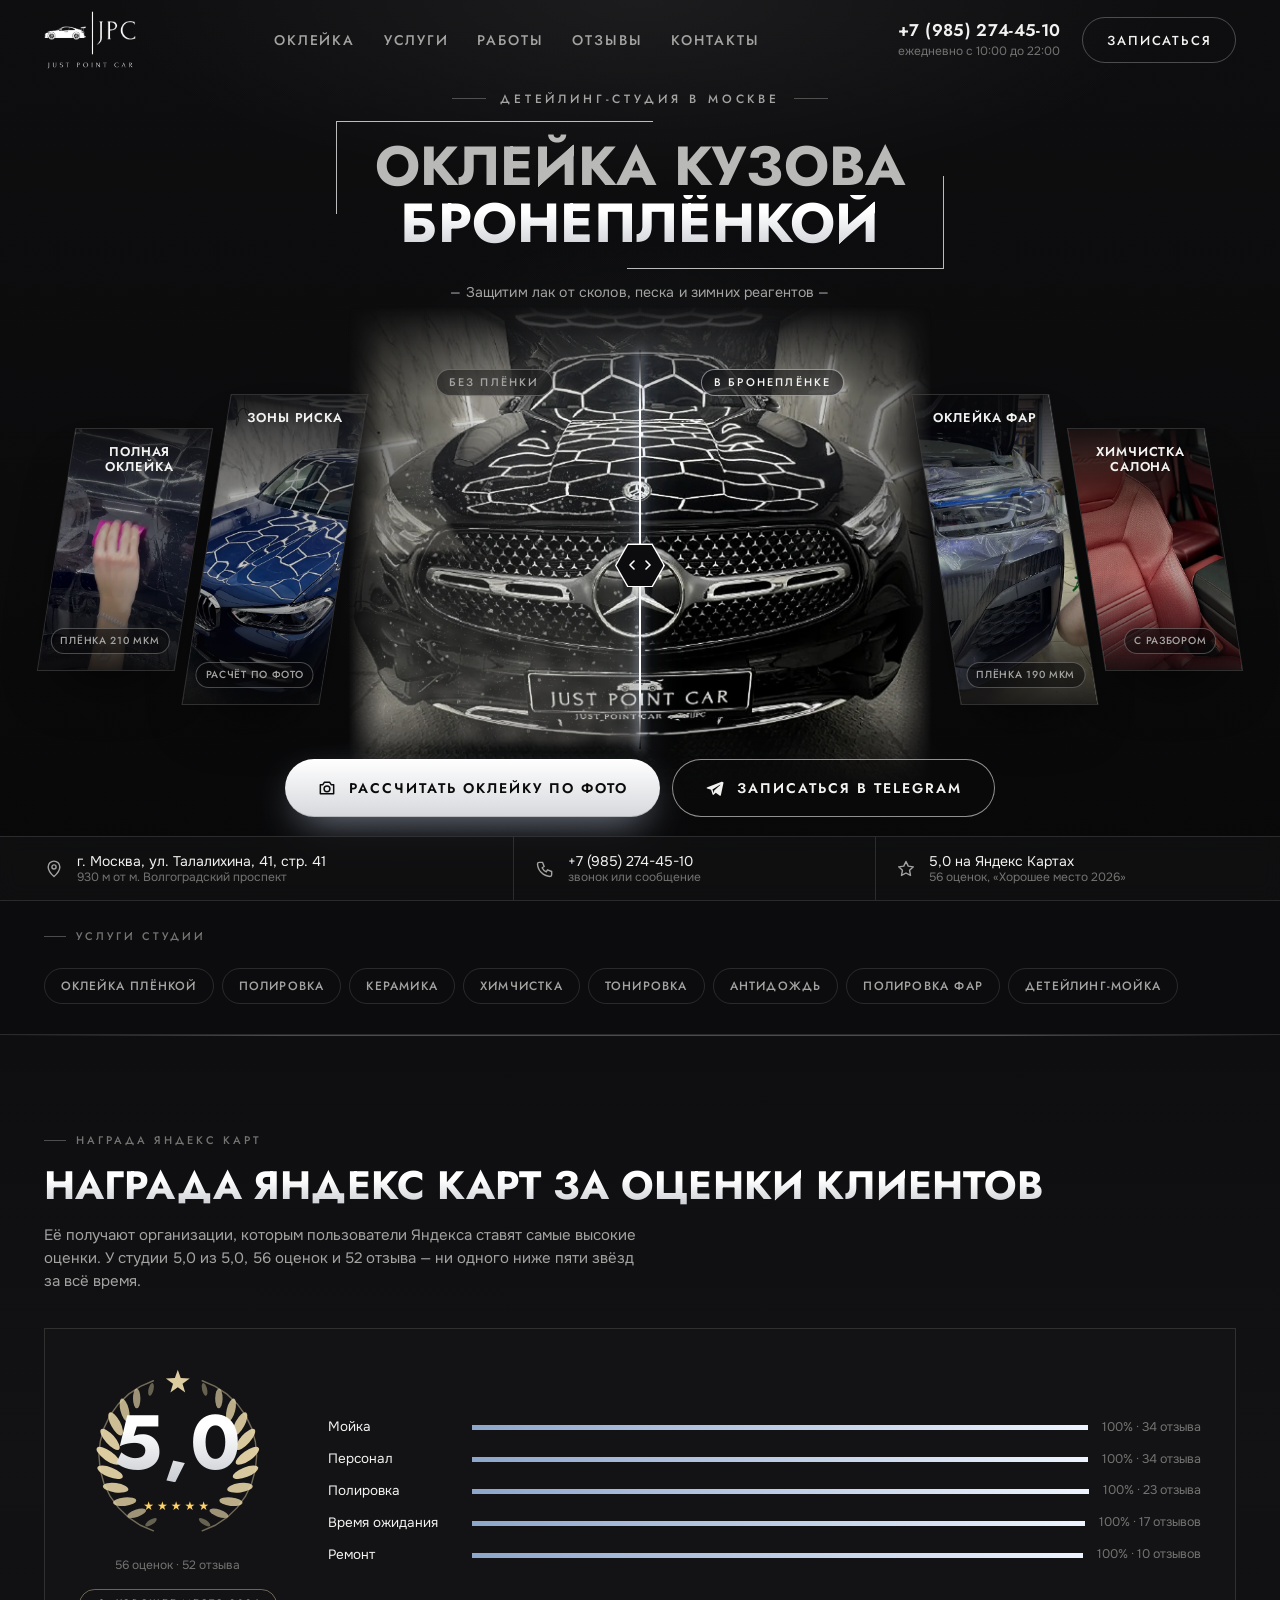
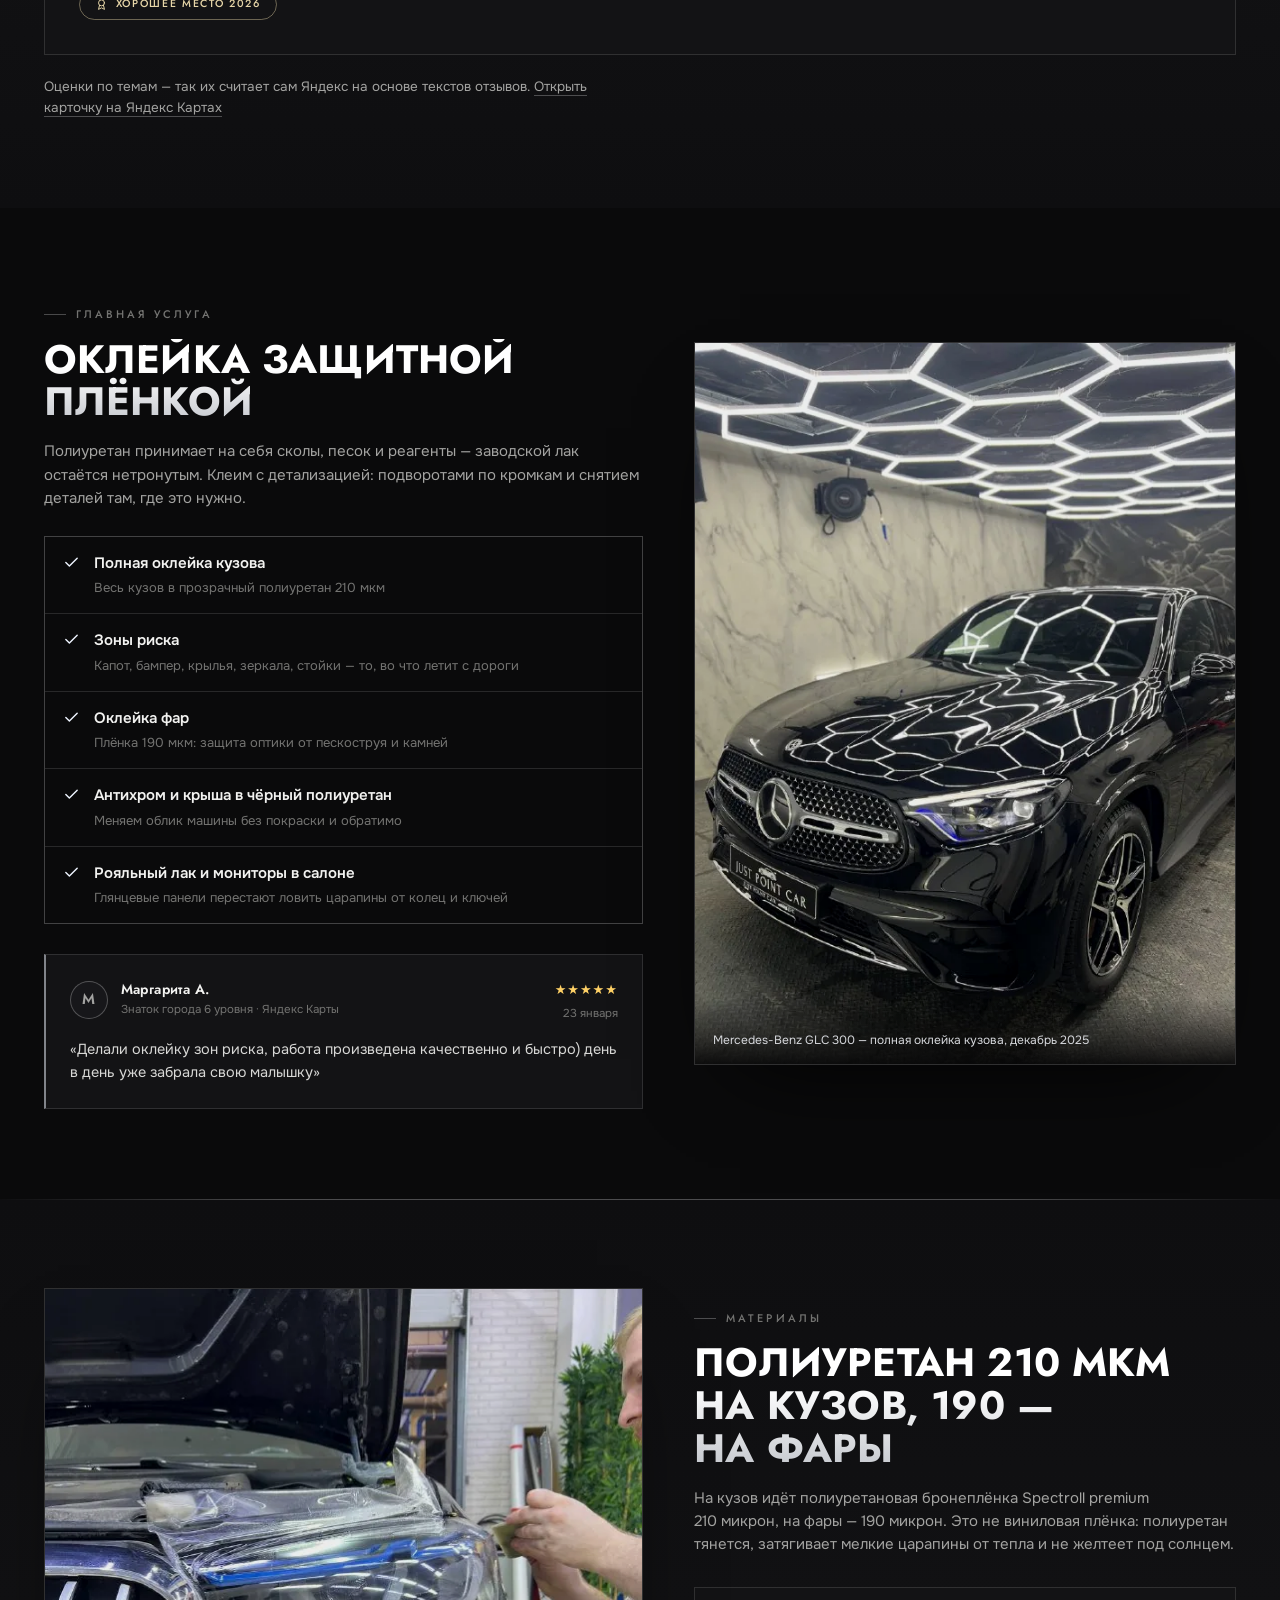
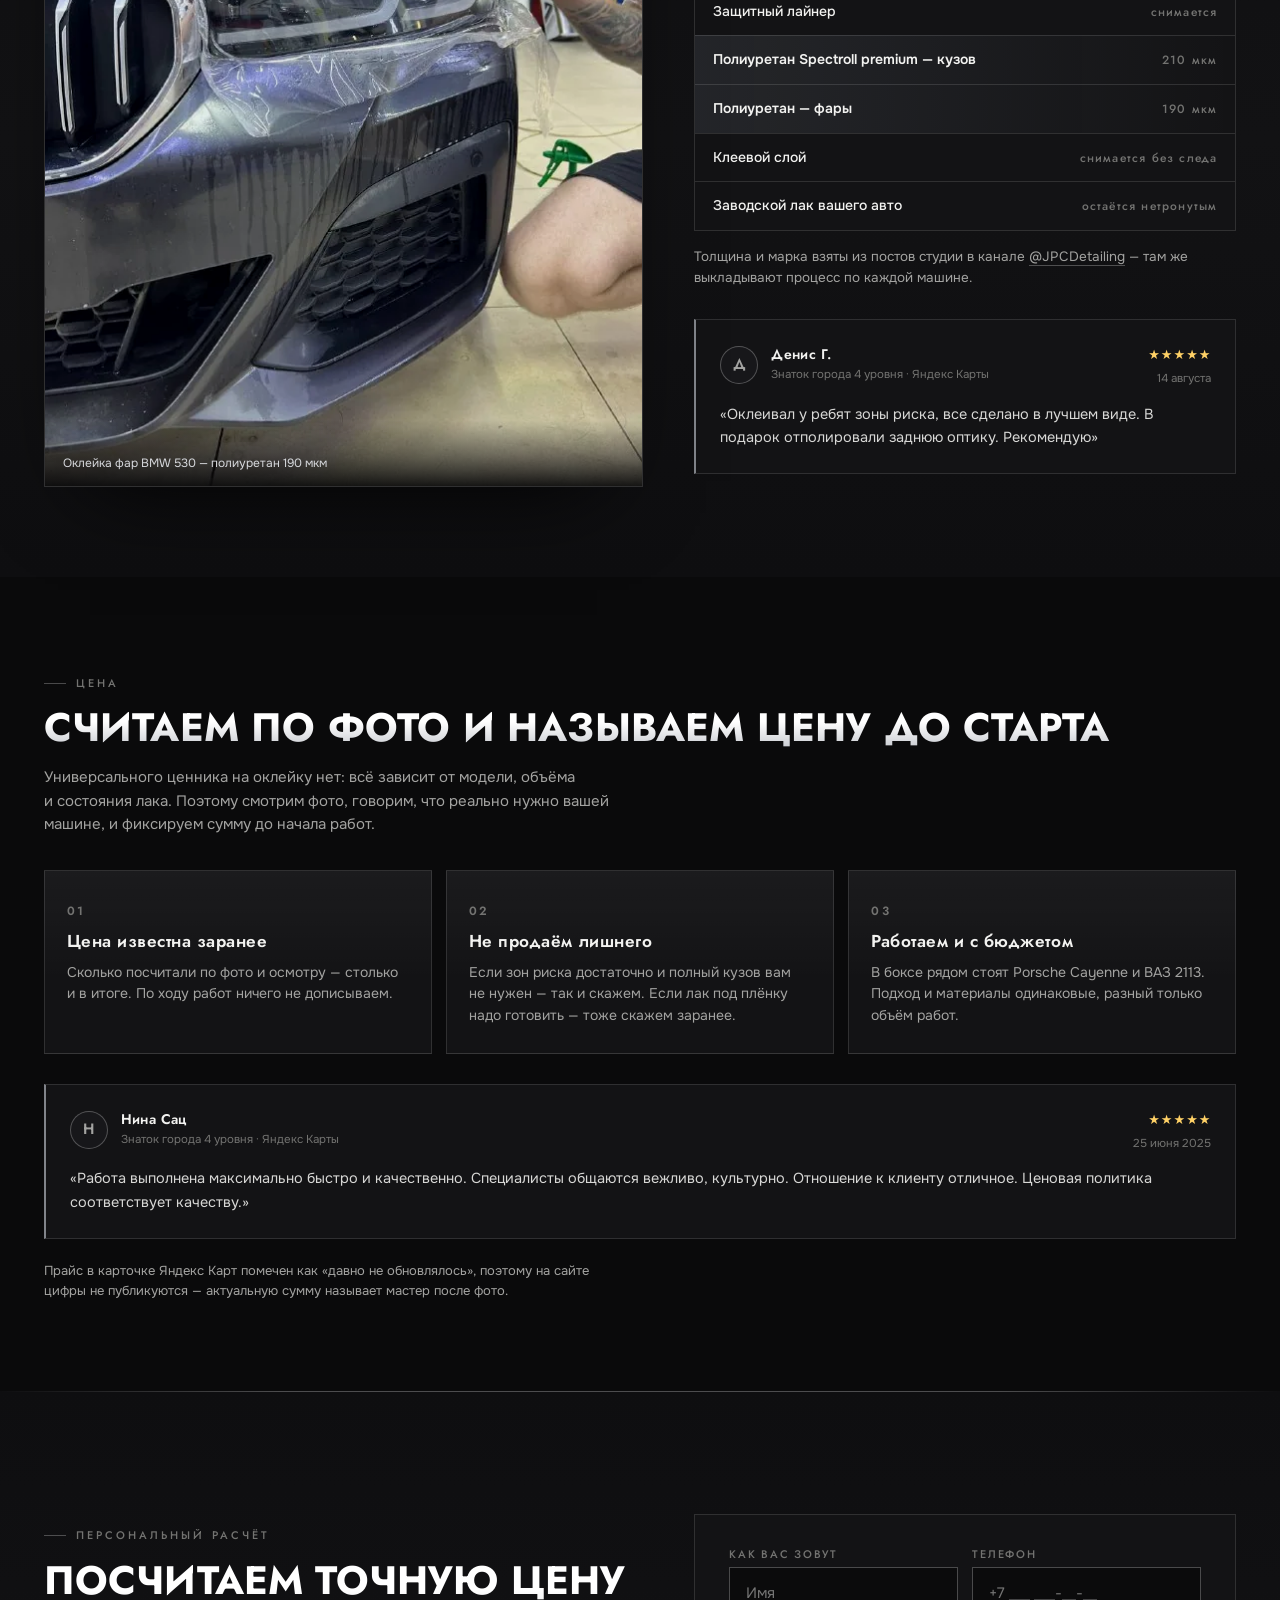
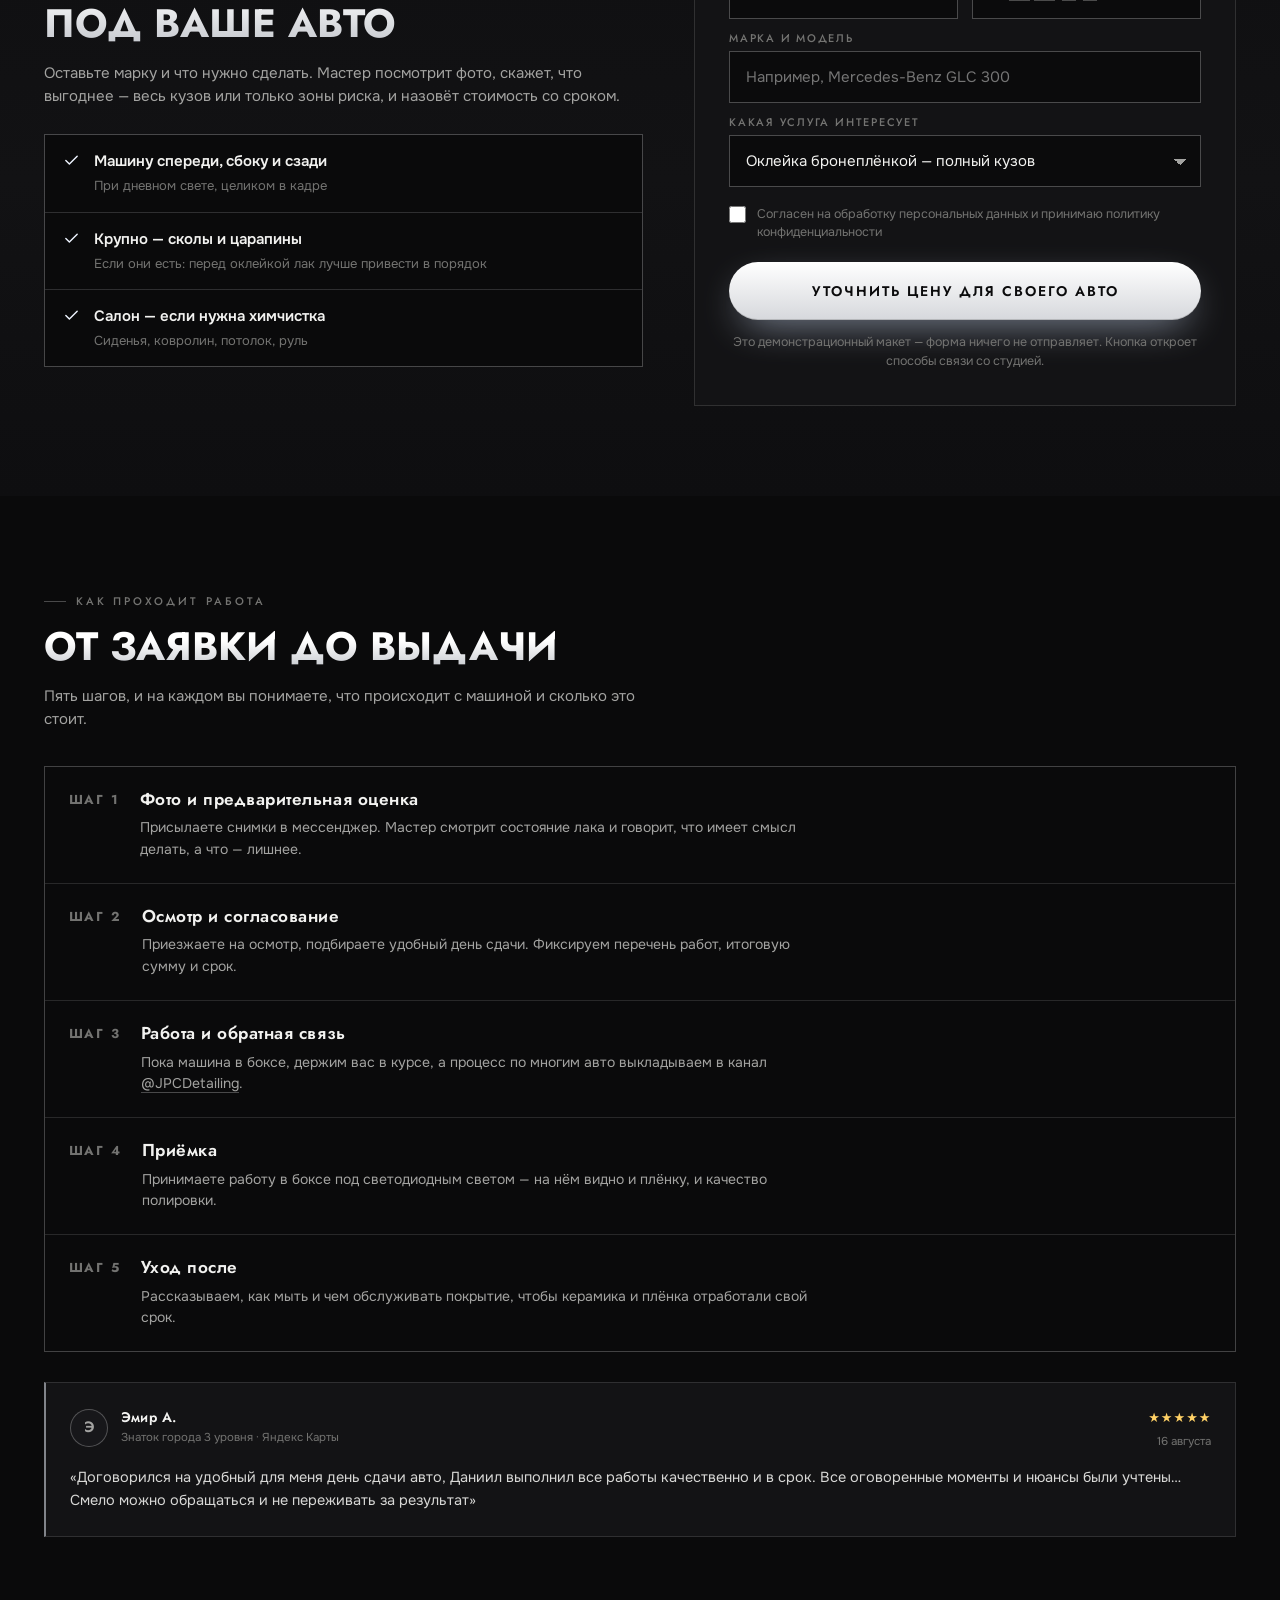
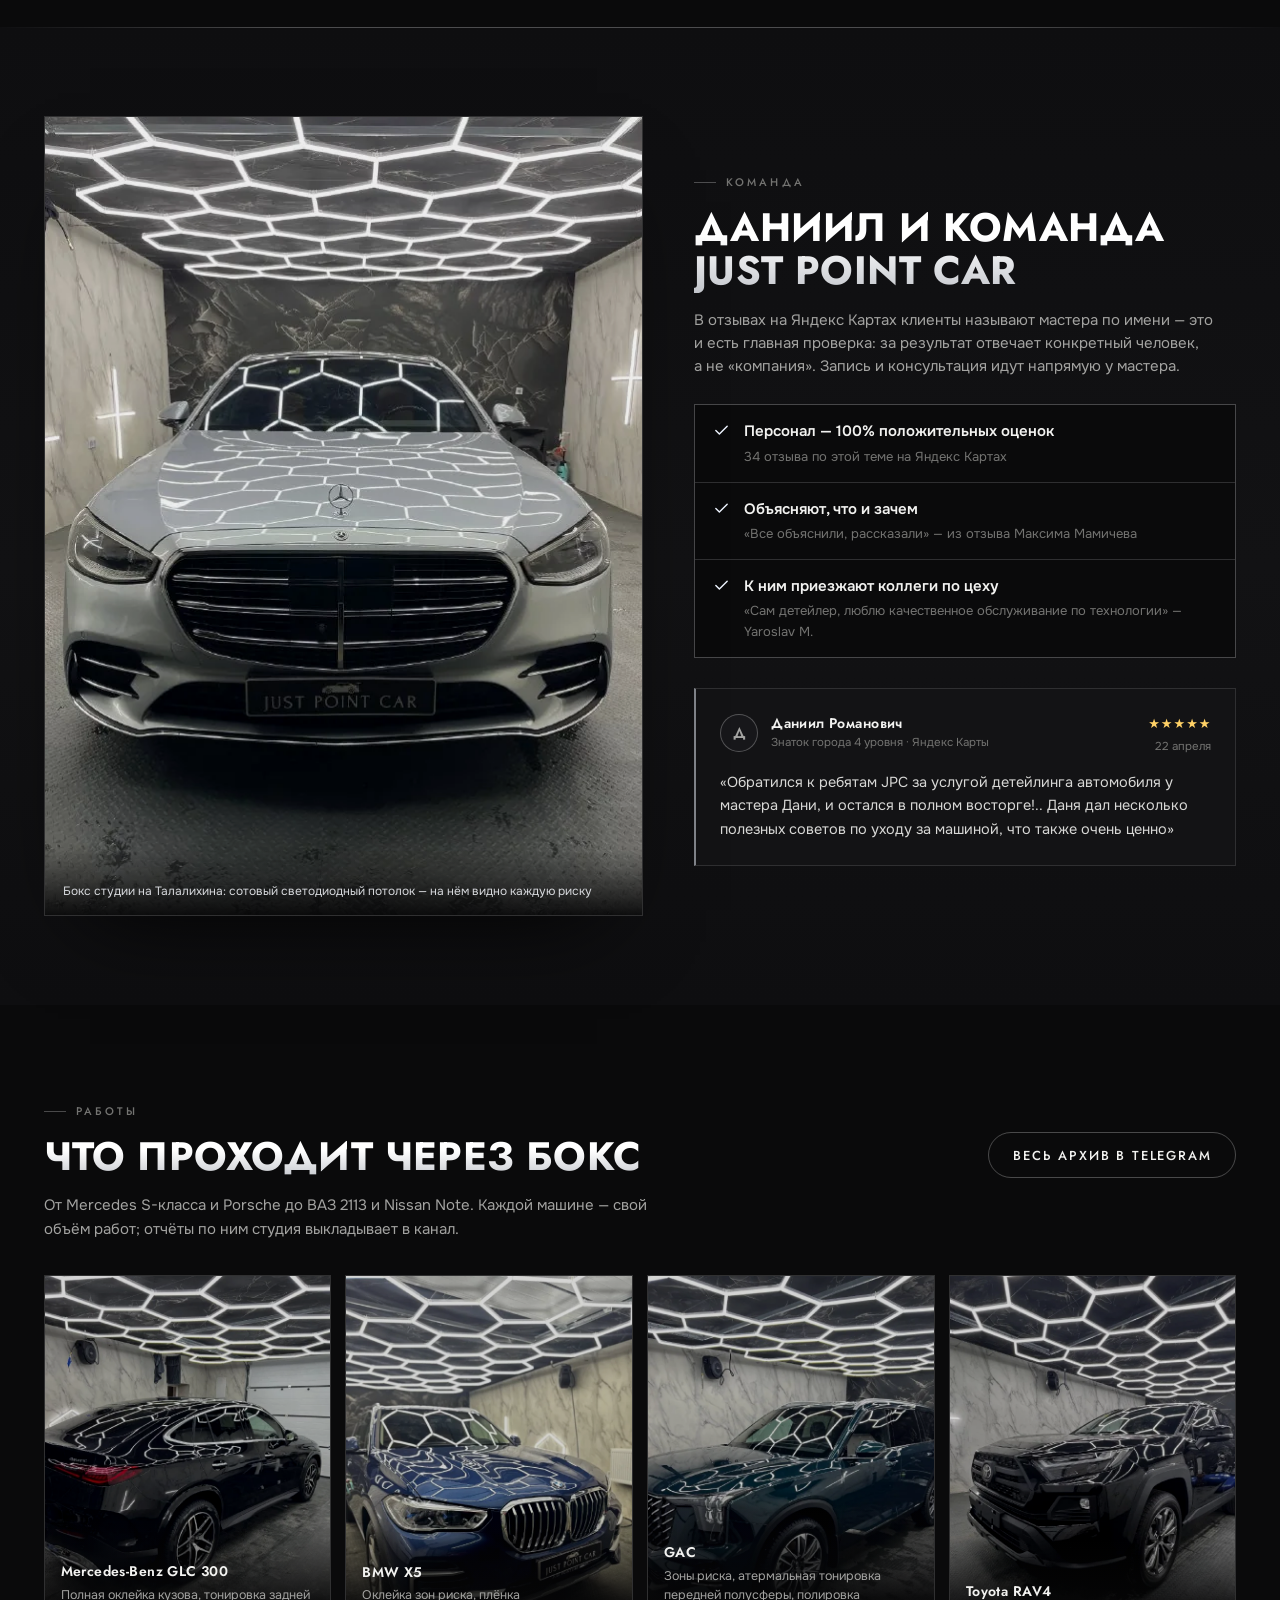
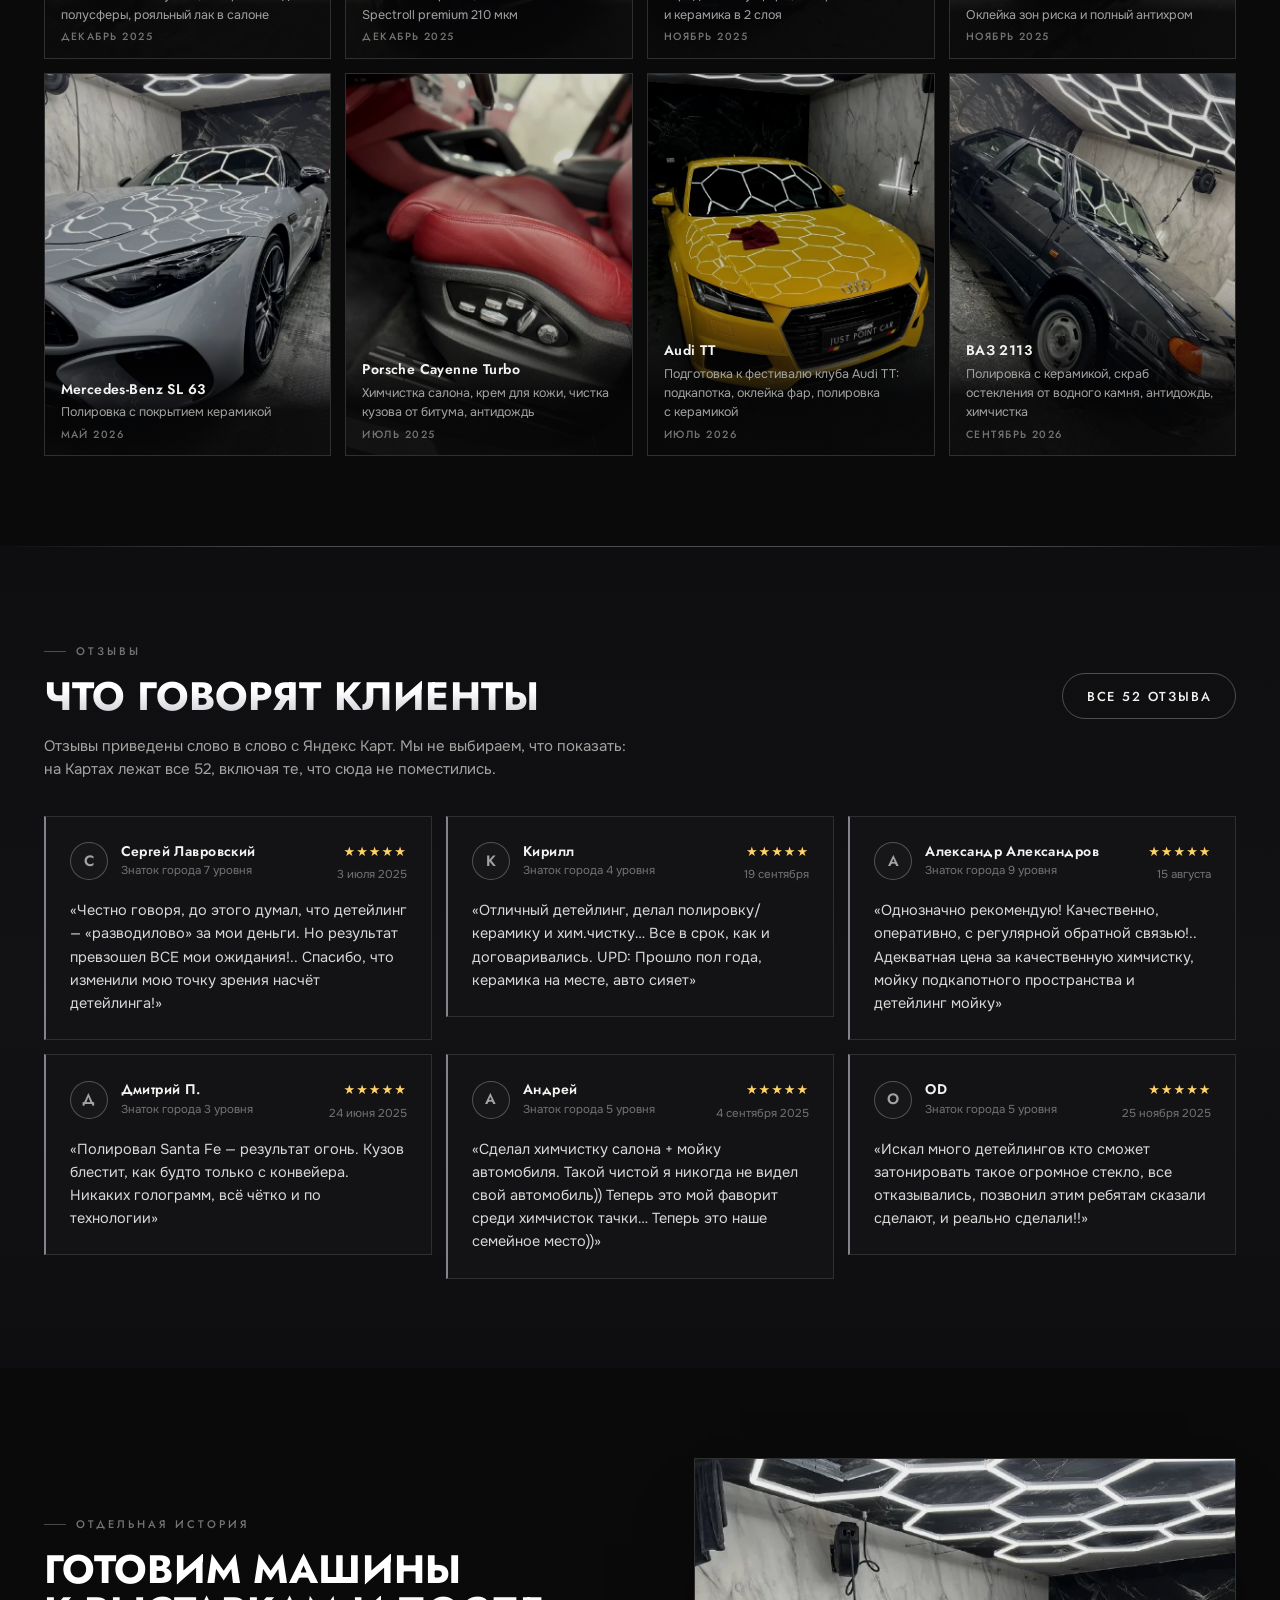
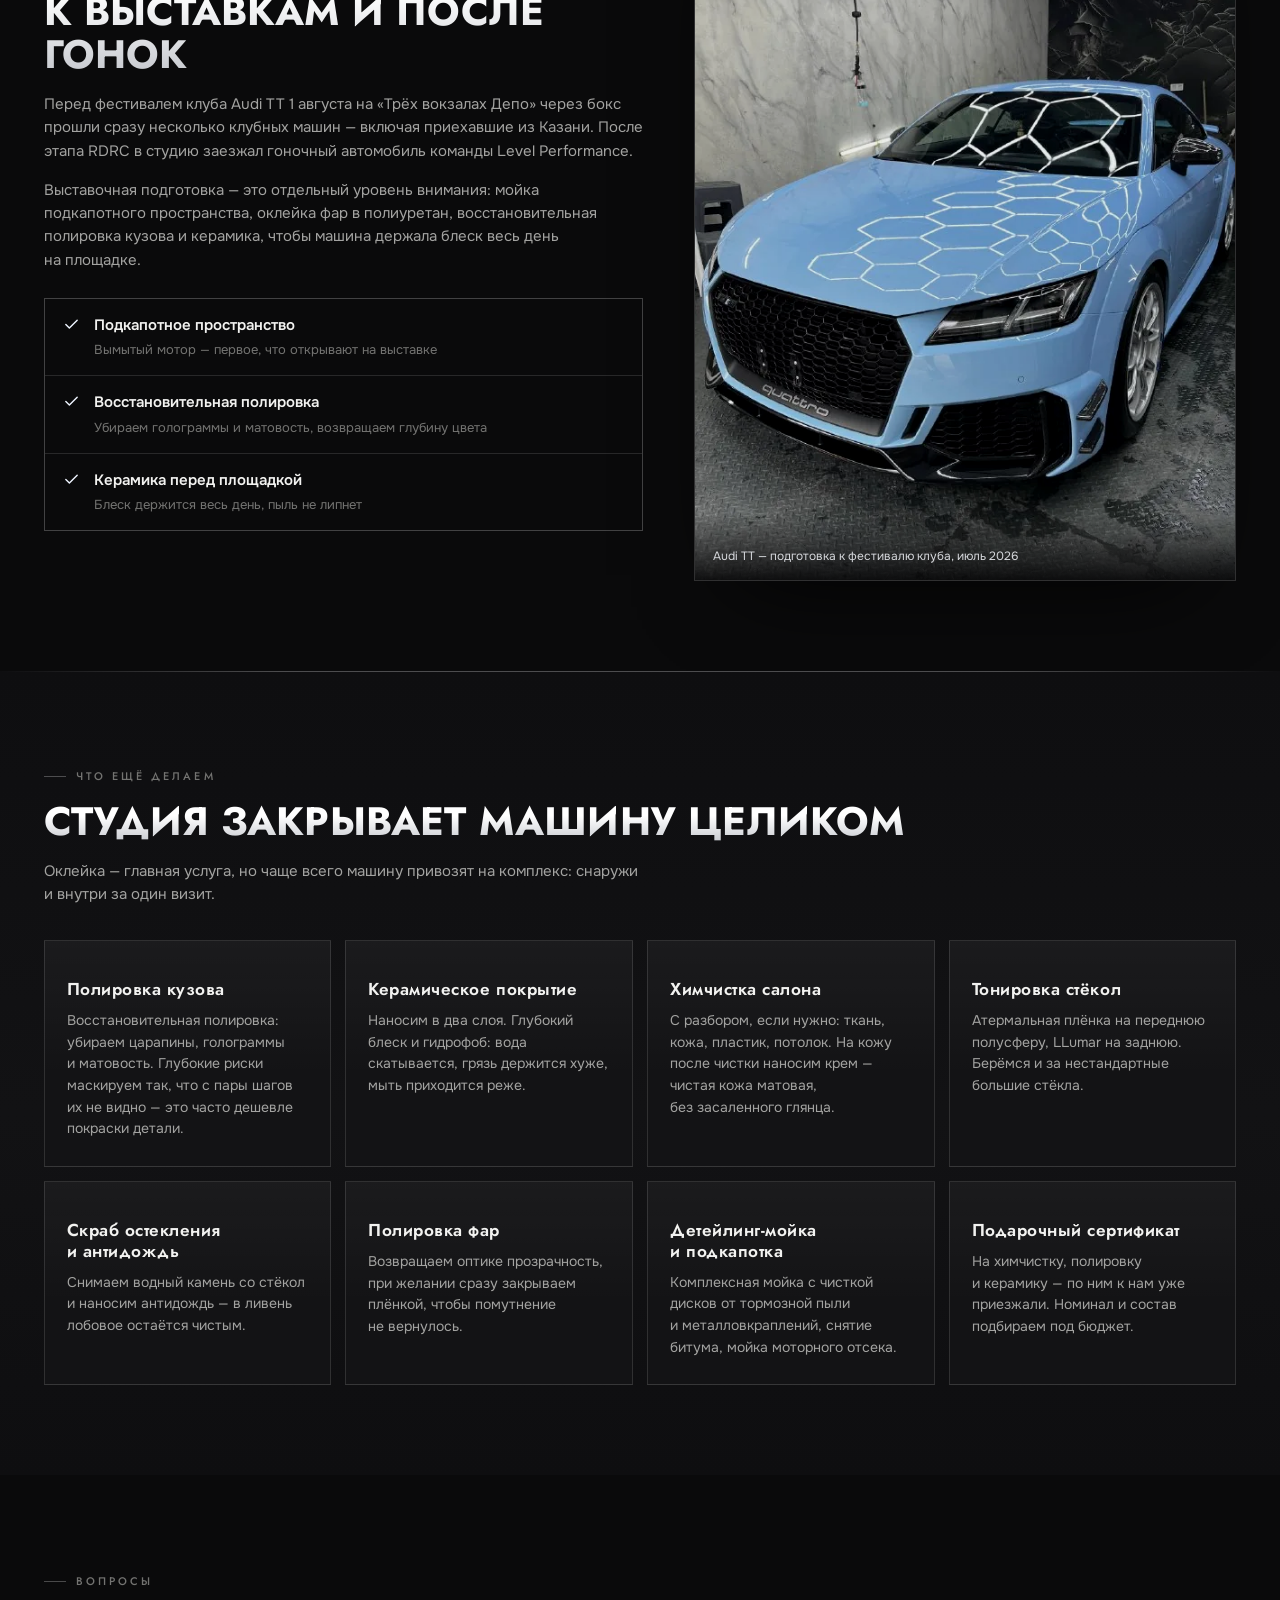
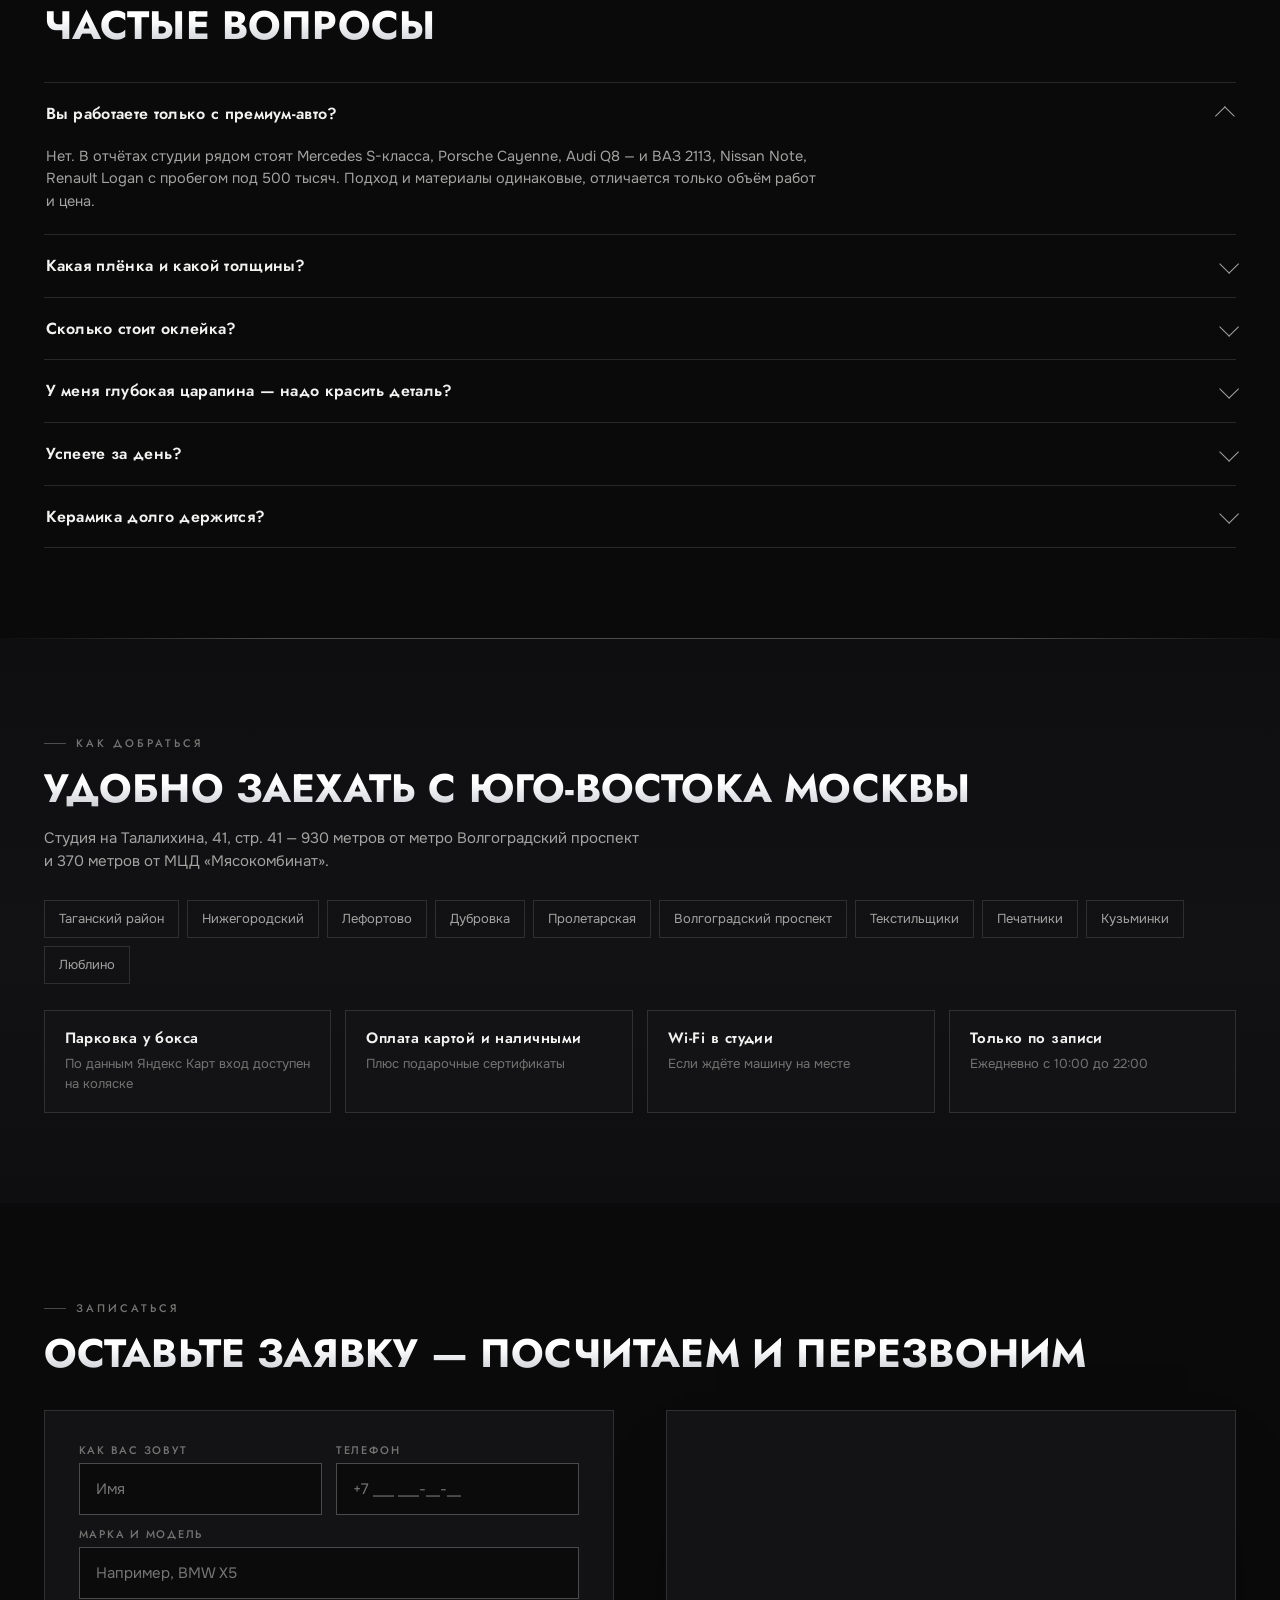
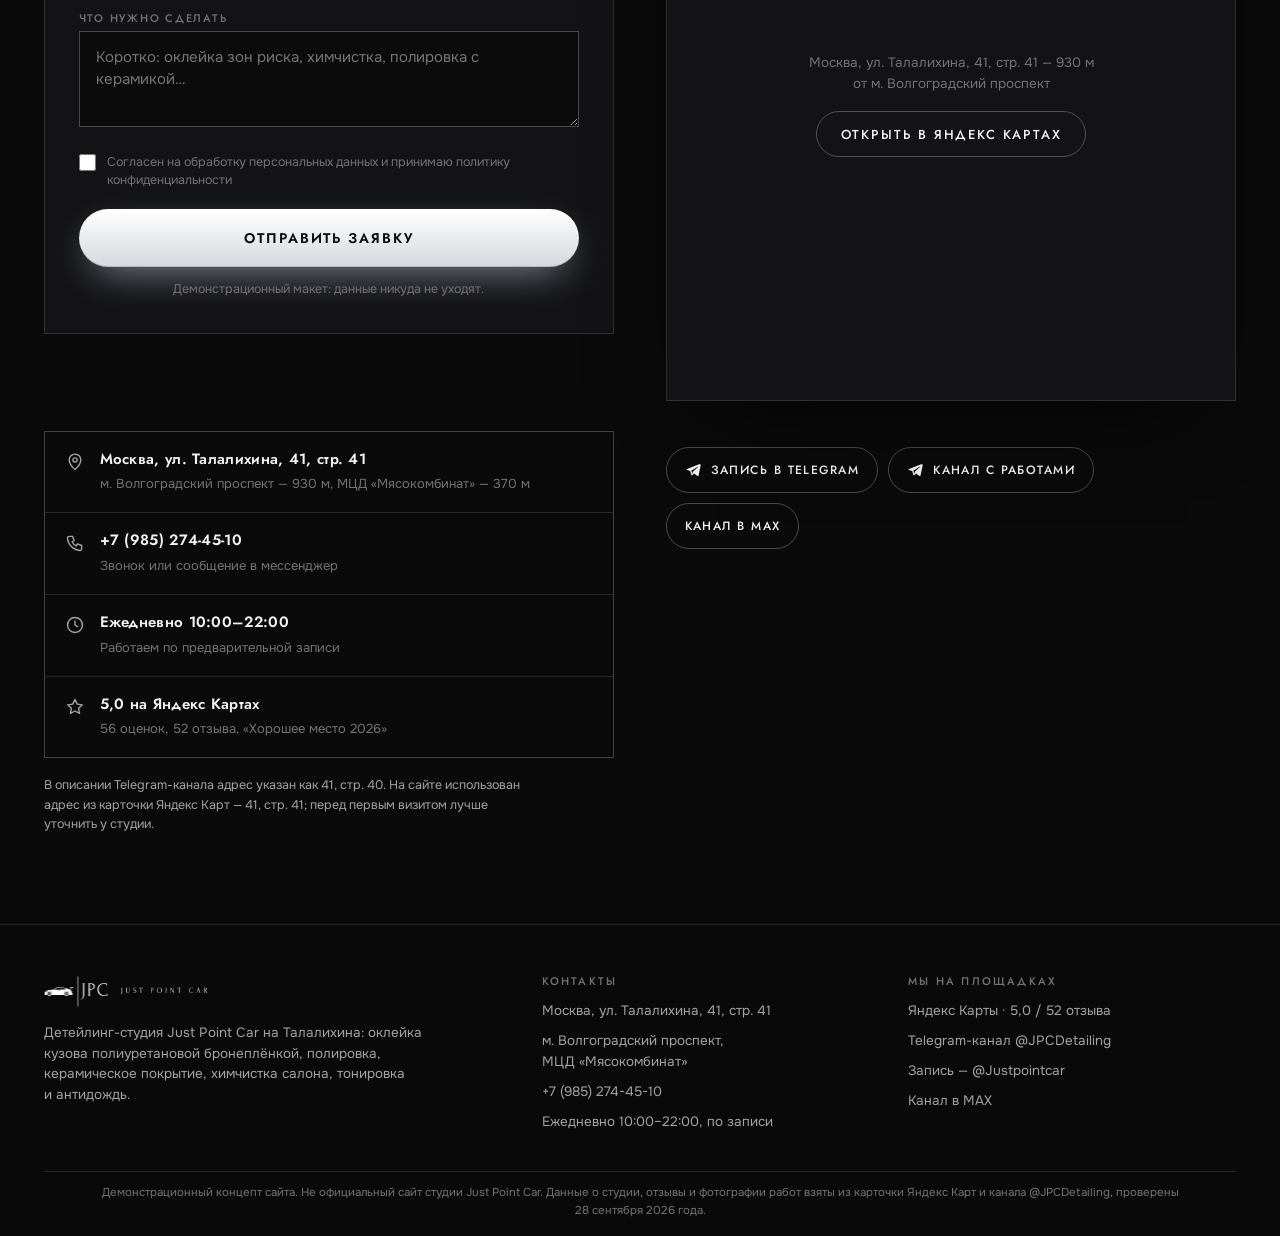
==== commit 47584c14: "Карта Яндекса в контактах и значок награды в блоке рейтинга Контакты перестроены по образцу: форма с" ====
--- a/index.html
+++ b/index.html
@@ -386,6 +386,25 @@
 .soc a:hover{border-color:var(--led);box-shadow:0 0 22px -8px var(--glow)}
 .soc svg{width:17px;height:17px}
 
+/* значок награды */
+.wreath{position:relative;display:inline-flex;align-items:center;justify-content:center;width:clamp(164px,14.5vw,208px);aspect-ratio:1}
+.wreath .wr{position:absolute;inset:0;width:100%;height:100%;color:#e7d6a8}
+.wr-in{position:relative;display:flex;flex-direction:column;align-items:center;gap:7px;padding-top:10px}
+.wr-in b{font:700 clamp(34px,3.7vw,46px)/1 var(--disp);letter-spacing:.01em;
+  background:linear-gradient(180deg,#fff 30%,#c9ccd2 100%);-webkit-background-clip:text;background-clip:text;-webkit-text-fill-color:transparent}
+.wr-in i{font-style:normal;color:#ffd166;font-size:12px;letter-spacing:2px}
+.award{display:inline-flex;align-items:center;gap:8px;margin-top:14px;padding:8px 15px;border:1px solid rgba(231,214,168,.42);border-radius:999px;
+  font:500 10.5px/1 var(--disp);letter-spacing:.16em;text-transform:uppercase;color:#e7d6a8;white-space:nowrap}
+.award svg{width:13px;height:13px;flex:none}
+
+/* карта */
+.map{position:relative;border:1px solid var(--line);background:var(--bg-2);overflow:hidden;min-height:clamp(420px,46vw,600px);box-shadow:0 40px 90px -50px #000}
+.map iframe{display:block;width:100%;height:100%;min-height:clamp(420px,46vw,600px);border:0}
+.map .ph{position:absolute;inset:0;z-index:0;display:flex;flex-direction:column;align-items:center;justify-content:center;gap:16px;padding:24px;text-align:center;background:var(--bg-2)}
+.map .ph p{font-size:13.5px;color:var(--dim);max-width:32ch}
+.map iframe{position:relative;z-index:1}
+.contact-b{display:grid;grid-template-columns:1fr 1fr;gap:clamp(28px,4vw,56px);align-items:start;margin-top:clamp(20px,2.4vw,30px)}
+
 /* подвал */
 .foot{padding:clamp(34px,4vw,54px) var(--pad) 0;border-top:1px solid var(--line);background:#09090a}
 .foot .wrap{display:grid;grid-template-columns:1.4fr 1fr 1fr;gap:clamp(24px,3vw,48px)}
@@ -396,7 +415,7 @@
 .foot .demo{max-width:none;margin-top:clamp(28px,3vw,42px);border-top:1px solid var(--line);background:#09090a;color:var(--dim);font-size:11.5px;line-height:1.55}
 
 @media (max-width:1100px){
-  .two,.contact{grid-template-columns:1fr}
+  .two,.contact,.contact-b{grid-template-columns:1fr}
   .two.rev-order .txt{order:0}
   .two .shot{max-width:560px;width:100%}
   .t4,.works{grid-template-columns:repeat(2,1fr)}
@@ -543,15 +562,47 @@
 <!-- ===== НАГРАДА И РЕЙТИНГ ===== -->
 <section class="sec alt" id="reputaciya">
   <div class="wrap">
-    <p class="kick">Хорошее место 2026</p>
+    <p class="kick">Награда Яндекс Карт</p>
     <h2>Награда Яндекс&nbsp;Карт за&nbsp;оценки клиентов</h2>
     <p class="lead">Её получают организации, которым пользователи Яндекса ставят самые высокие оценки. У&nbsp;студии 5,0 из&nbsp;5,0, 56&nbsp;оценок и&nbsp;52&nbsp;отзыва&nbsp;— ни&nbsp;одного ниже пяти звёзд за&nbsp;всё время.</p>
 
     <div class="score">
       <div class="big">
-        <b>5,0</b>
-        <i>★★★★★</i>
+        <span class="wreath">
+          <svg class="wr" viewBox="0 0 140 140" fill="currentColor" aria-hidden="true">
+      <path d="M70 5 72.2 11.4l6.8.2-5.4 4.1 2 6.5-5.6-3.9-5.6 3.9 2-6.5-5.4-4.1 6.8-.2z" opacity=".95"/>
+      <path d="M51.6 13.4 L41.8 17.6 L32.9 23.5 L25.2 30.9 L18.9 39.5 L14.3 49.1 L11.5 59.4 L10.5 70.0 L11.5 80.6 L14.3 90.9 L18.9 100.5 L25.2 109.1 L32.9 116.5 L41.8 122.4 L51.6 126.6" fill="none" stroke="currentColor" stroke-width="1.05" opacity=".45" stroke-linecap="round"/>
+      <ellipse cx="49.8" cy="19.9" rx="1.9" ry="5.0" transform="rotate(13.0 49.8 19.9)" opacity="0.40"/>
+      <ellipse cx="39.0" cy="26.7" rx="2.8" ry="7.5" transform="rotate(-0.6 39.0 26.7)" opacity="0.66"/>
+      <ellipse cx="29.9" cy="35.4" rx="3.2" ry="8.8" transform="rotate(-14.2 29.9 35.4)" opacity="0.79"/>
+      <ellipse cx="23.1" cy="45.9" rx="3.6" ry="9.7" transform="rotate(-27.8 23.1 45.9)" opacity="0.88"/>
+      <ellipse cx="18.9" cy="57.6" rx="3.7" ry="10.2" transform="rotate(-41.4 18.9 57.6)" opacity="0.93"/>
+      <ellipse cx="17.5" cy="70.0" rx="3.8" ry="10.4" transform="rotate(-55.0 17.5 70.0)" opacity="0.95"/>
+      <ellipse cx="18.9" cy="82.4" rx="3.7" ry="10.2" transform="rotate(-68.6 18.9 82.4)" opacity="0.93"/>
+      <ellipse cx="23.1" cy="94.1" rx="3.6" ry="9.7" transform="rotate(-82.2 23.1 94.1)" opacity="0.88"/>
+      <ellipse cx="29.9" cy="104.6" rx="3.2" ry="8.8" transform="rotate(-95.8 29.9 104.6)" opacity="0.79"/>
+      <ellipse cx="39.0" cy="113.3" rx="2.8" ry="7.5" transform="rotate(-109.4 39.0 113.3)" opacity="0.66"/>
+      <ellipse cx="49.8" cy="120.1" rx="1.9" ry="5.0" transform="rotate(-123.0 49.8 120.1)" opacity="0.40"/>
+      <path d="M88.4 13.4 L98.2 17.6 L107.1 23.5 L114.8 30.9 L121.1 39.5 L125.7 49.1 L128.5 59.4 L129.5 70.0 L128.5 80.6 L125.7 90.9 L121.1 100.5 L114.8 109.1 L107.1 116.5 L98.2 122.4 L88.4 126.6" fill="none" stroke="currentColor" stroke-width="1.05" opacity=".45" stroke-linecap="round"/>
+      <ellipse cx="90.2" cy="19.9" rx="1.9" ry="5.0" transform="rotate(-13.0 90.2 19.9)" opacity="0.40"/>
+      <ellipse cx="101.0" cy="26.7" rx="2.8" ry="7.5" transform="rotate(0.6 101.0 26.7)" opacity="0.66"/>
+      <ellipse cx="110.1" cy="35.4" rx="3.2" ry="8.8" transform="rotate(14.2 110.1 35.4)" opacity="0.79"/>
+      <ellipse cx="116.9" cy="45.9" rx="3.6" ry="9.7" transform="rotate(27.8 116.9 45.9)" opacity="0.88"/>
+      <ellipse cx="121.1" cy="57.6" rx="3.7" ry="10.2" transform="rotate(41.4 121.1 57.6)" opacity="0.93"/>
+      <ellipse cx="122.5" cy="70.0" rx="3.8" ry="10.4" transform="rotate(55.0 122.5 70.0)" opacity="0.95"/>
+      <ellipse cx="121.1" cy="82.4" rx="3.7" ry="10.2" transform="rotate(68.6 121.1 82.4)" opacity="0.93"/>
+      <ellipse cx="116.9" cy="94.1" rx="3.6" ry="9.7" transform="rotate(82.2 116.9 94.1)" opacity="0.88"/>
+      <ellipse cx="110.1" cy="104.6" rx="3.2" ry="8.8" transform="rotate(95.8 110.1 104.6)" opacity="0.79"/>
+      <ellipse cx="101.0" cy="113.3" rx="2.8" ry="7.5" transform="rotate(109.4 101.0 113.3)" opacity="0.66"/>
+      <ellipse cx="90.2" cy="120.1" rx="1.9" ry="5.0" transform="rotate(123.0 90.2 120.1)" opacity="0.40"/>
+    </svg>
+          <span class="wr-in"><b>5,0</b><i>★★★★★</i></span>
+        </span>
         <small>56&nbsp;оценок · 52&nbsp;отзыва</small>
+        <span class="award">
+          <svg viewBox="0 0 24 24" fill="none" stroke="currentColor" stroke-width="1.8" stroke-linecap="round" stroke-linejoin="round" aria-hidden="true"><circle cx="12" cy="9" r="5.5"/><path d="M8.4 13.4 6.5 21l5.5-2.8L17.5 21l-1.9-7.6"/></svg>
+          Хорошее место 2026
+        </span>
       </div>
       <ul class="bars">
         <li><span>Мойка</span><span class="track"><span class="fill" style="width:100%"></span></span><em>100% · 34&nbsp;отзыва</em></li>
@@ -899,6 +950,28 @@
     <p class="kick">Записаться</p>
     <h2>Оставьте заявку&nbsp;— посчитаем и&nbsp;перезвоним</h2>
     <div class="contact">
+    <form class="form" style="margin-top:0" novalidate>
+      <div class="row">
+        <label class="field"><span>Как вас зовут</span><input type="text" name="name2" autocomplete="name" placeholder="Имя"></label>
+        <label class="field"><span>Телефон</span><input type="tel" name="phone2" autocomplete="tel" placeholder="+7 ___ ___-__-__"></label>
+      </div>
+      <label class="field"><span>Марка и модель</span><input type="text" name="car2" placeholder="Например, BMW X5"></label>
+      <label class="field"><span>Что нужно сделать</span><textarea name="task" placeholder="Коротко: оклейка зон риска, химчистка, полировка с керамикой…"></textarea></label>
+      <label class="agree"><input type="checkbox" name="agree2"><span>Согласен на&nbsp;обработку персональных данных и&nbsp;принимаю политику конфиденциальности</span></label>
+      <button class="btn btn-main" type="button" data-open="calc">Отправить заявку</button>
+      <p class="note">Демонстрационный макет: данные никуда не&nbsp;уходят.</p>
+      </form>
+
+      <div class="map">
+        <div class="ph">
+          <p>Москва, ул.&nbsp;Талалихина, 41,&nbsp;стр.&nbsp;41 — 930&nbsp;м от&nbsp;м.&nbsp;Волгоградский проспект</p>
+          <a class="btn-o" href="https://yandex.ru/maps/org/just_point_car/222922385914/" target="_blank" rel="noopener">Открыть в&nbsp;Яндекс&nbsp;Картах</a>
+        </div>
+        <iframe src="https://yandex.ru/map-widget/v1/?ll=37.684659%2C55.730305&amp;z=16&amp;mode=search&amp;oid=222922385914&amp;ol=biz" title="Just Point Car на карте: Москва, улица Талалихина, 41, строение 41" width="600" height="500" allowfullscreen referrerpolicy="no-referrer-when-downgrade"></iframe>
+      </div>
+    </div>
+
+    <div class="contact-b">
       <div>
         <ul class="clist">
           <li>
@@ -918,27 +991,16 @@
             <div><b><a href="https://yandex.ru/maps/org/just_point_car/222922385914/reviews/" target="_blank" rel="noopener">5,0 на&nbsp;Яндекс&nbsp;Картах</a></b><span>56&nbsp;оценок, 52&nbsp;отзыва, «Хорошее место&nbsp;2026»</span></div>
           </li>
         </ul>
+        <p class="lead" style="font-size:12.5px;margin-top:18px">В&nbsp;описании Telegram-канала адрес указан как 41,&nbsp;стр.&nbsp;40. На&nbsp;сайте использован адрес из&nbsp;карточки Яндекс&nbsp;Карт&nbsp;— 41,&nbsp;стр.&nbsp;41; перед первым визитом лучше уточнить у&nbsp;студии.</p>
+      </div>
+      <div>
         <div class="soc">
           <a href="https://t.me/Justpointcar" target="_blank" rel="noopener"><svg viewBox="0 0 24 24" fill="currentColor" aria-hidden="true"><path d="M20.7 4.3 2.9 11.2c-1.2.5-1.2 1.2-.2 1.5l4.6 1.4 1.7 5.4c.2.6.4.8.8.8s.6-.2.9-.5l2.2-2.1 4.6 3.4c.8.5 1.4.2 1.6-.8l3-14.1c.3-1.2-.5-1.8-1.4-1.4ZM8.9 13.8l9-5.7c.4-.3.8-.1.5.2l-7.4 6.7-.3 3.2-1.8-4.4Z"/></svg>Запись в&nbsp;Telegram</a>
           <a href="https://t.me/JPCDetailing" target="_blank" rel="noopener"><svg viewBox="0 0 24 24" fill="currentColor" aria-hidden="true"><path d="M20.7 4.3 2.9 11.2c-1.2.5-1.2 1.2-.2 1.5l4.6 1.4 1.7 5.4c.2.6.4.8.8.8s.6-.2.9-.5l2.2-2.1 4.6 3.4c.8.5 1.4.2 1.6-.8l3-14.1c.3-1.2-.5-1.8-1.4-1.4ZM8.9 13.8l9-5.7c.4-.3.8-.1.5.2l-7.4 6.7-.3 3.2-1.8-4.4Z"/></svg>Канал с&nbsp;работами</a>
           <a href="https://max.ru/join/z-BaZQpPchjuDj-knPMvMS_0qoBANdl140ZAOaPWAkM" target="_blank" rel="noopener">Канал в&nbsp;MAX</a>
         </div>
-        <p class="lead" style="font-size:12.5px;margin-top:18px">В&nbsp;описании Telegram-канала адрес указан как 41,&nbsp;стр.&nbsp;40. На&nbsp;сайте использован адрес из&nbsp;карточки Яндекс&nbsp;Карт&nbsp;— 41,&nbsp;стр.&nbsp;41; перед первым визитом лучше уточнить у&nbsp;студии.</p>
-      </div>
-
-      <form class="form" style="margin-top:0" novalidate>
-        <div class="row">
-          <label class="field"><span>Как вас зовут</span><input type="text" name="name2" autocomplete="name" placeholder="Имя"></label>
-          <label class="field"><span>Телефон</span><input type="tel" name="phone2" autocomplete="tel" placeholder="+7 ___ ___-__-__"></label>
-        </div>
-        <label class="field"><span>Марка и модель</span><input type="text" name="car2" placeholder="Например, BMW X5"></label>
-        <label class="field"><span>Что нужно сделать</span><textarea name="task" placeholder="Коротко: оклейка зон риска, химчистка, полировка с керамикой…"></textarea></label>
-        <label class="agree"><input type="checkbox" name="agree2"><span>Согласен на&nbsp;обработку персональных данных и&nbsp;принимаю политику конфиденциальности</span></label>
-        <button class="btn btn-main" type="button" data-open="calc">Отправить заявку</button>
-        <p class="note">Демонстрационный макет: данные никуда не&nbsp;уходят.</p>
-      </form>
-    </div>
-  </div>
+      </div>
+    </div>
 </section>
 
 </main>
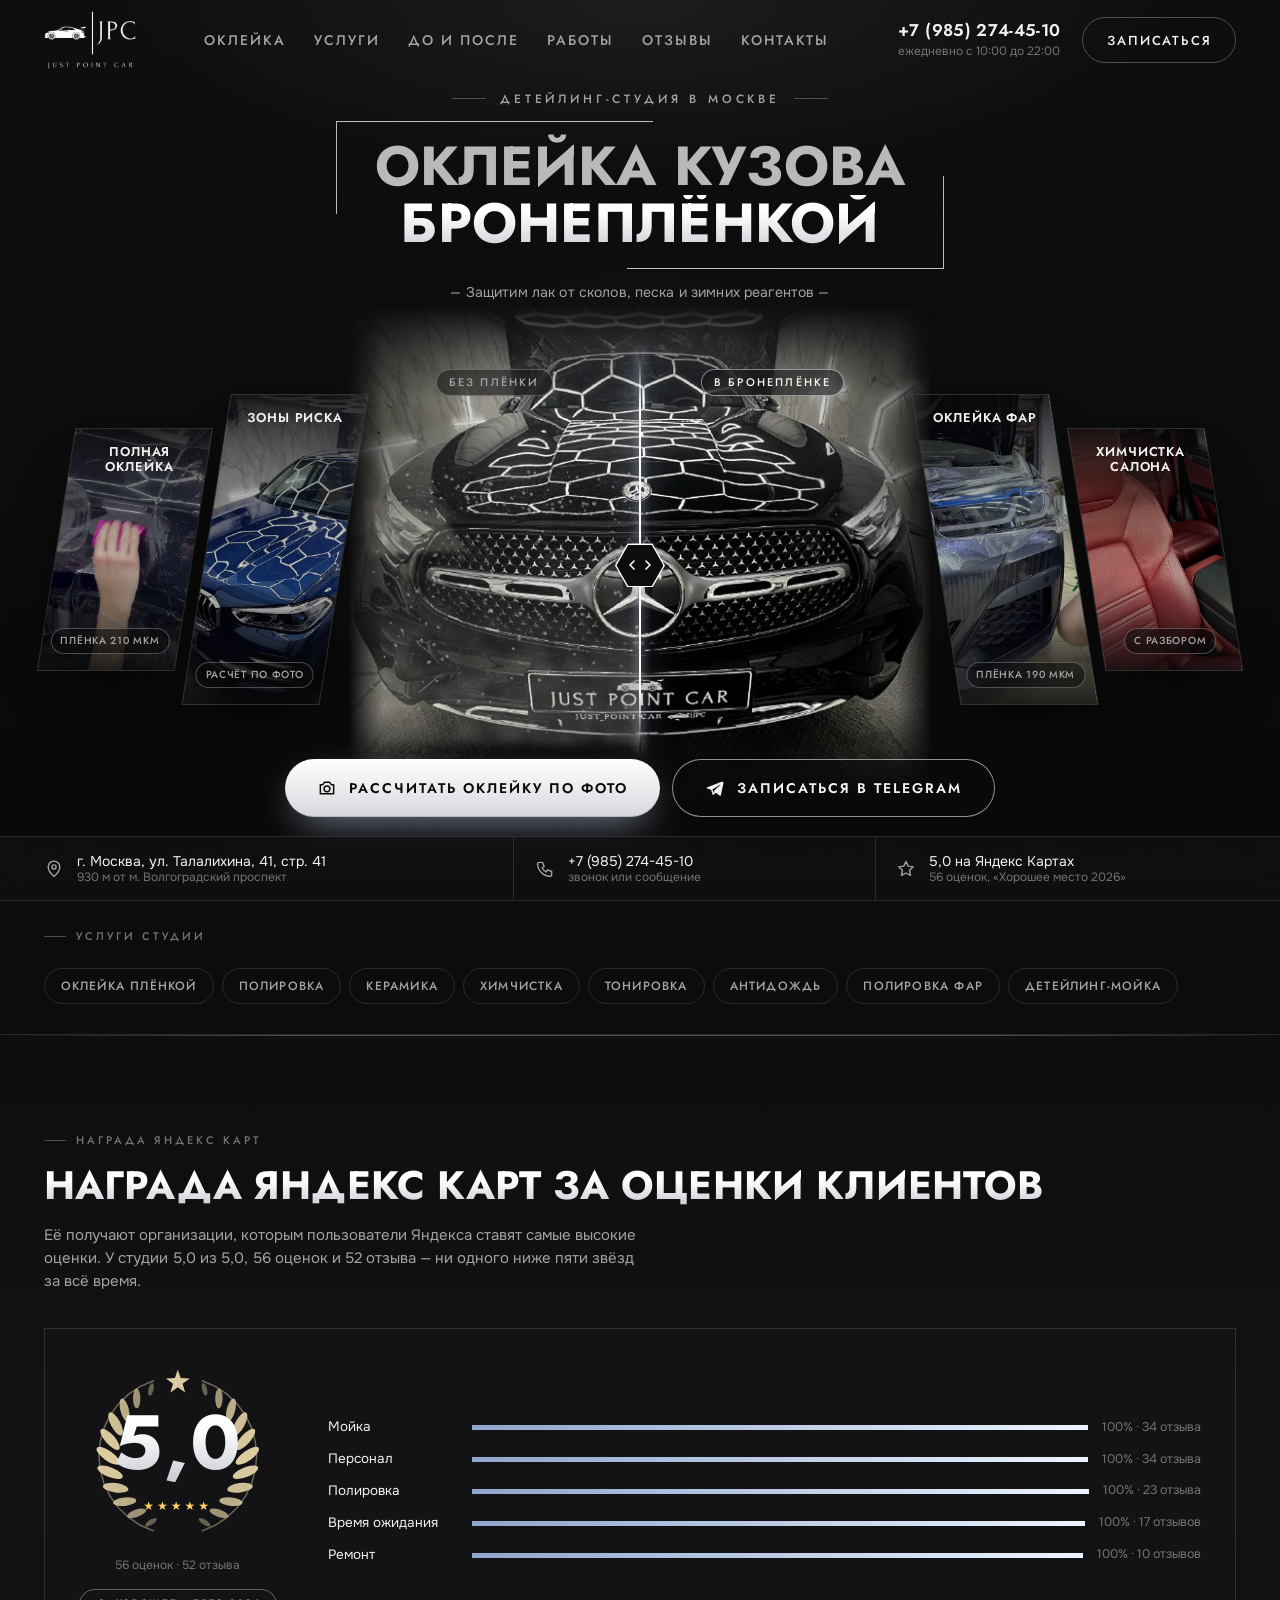
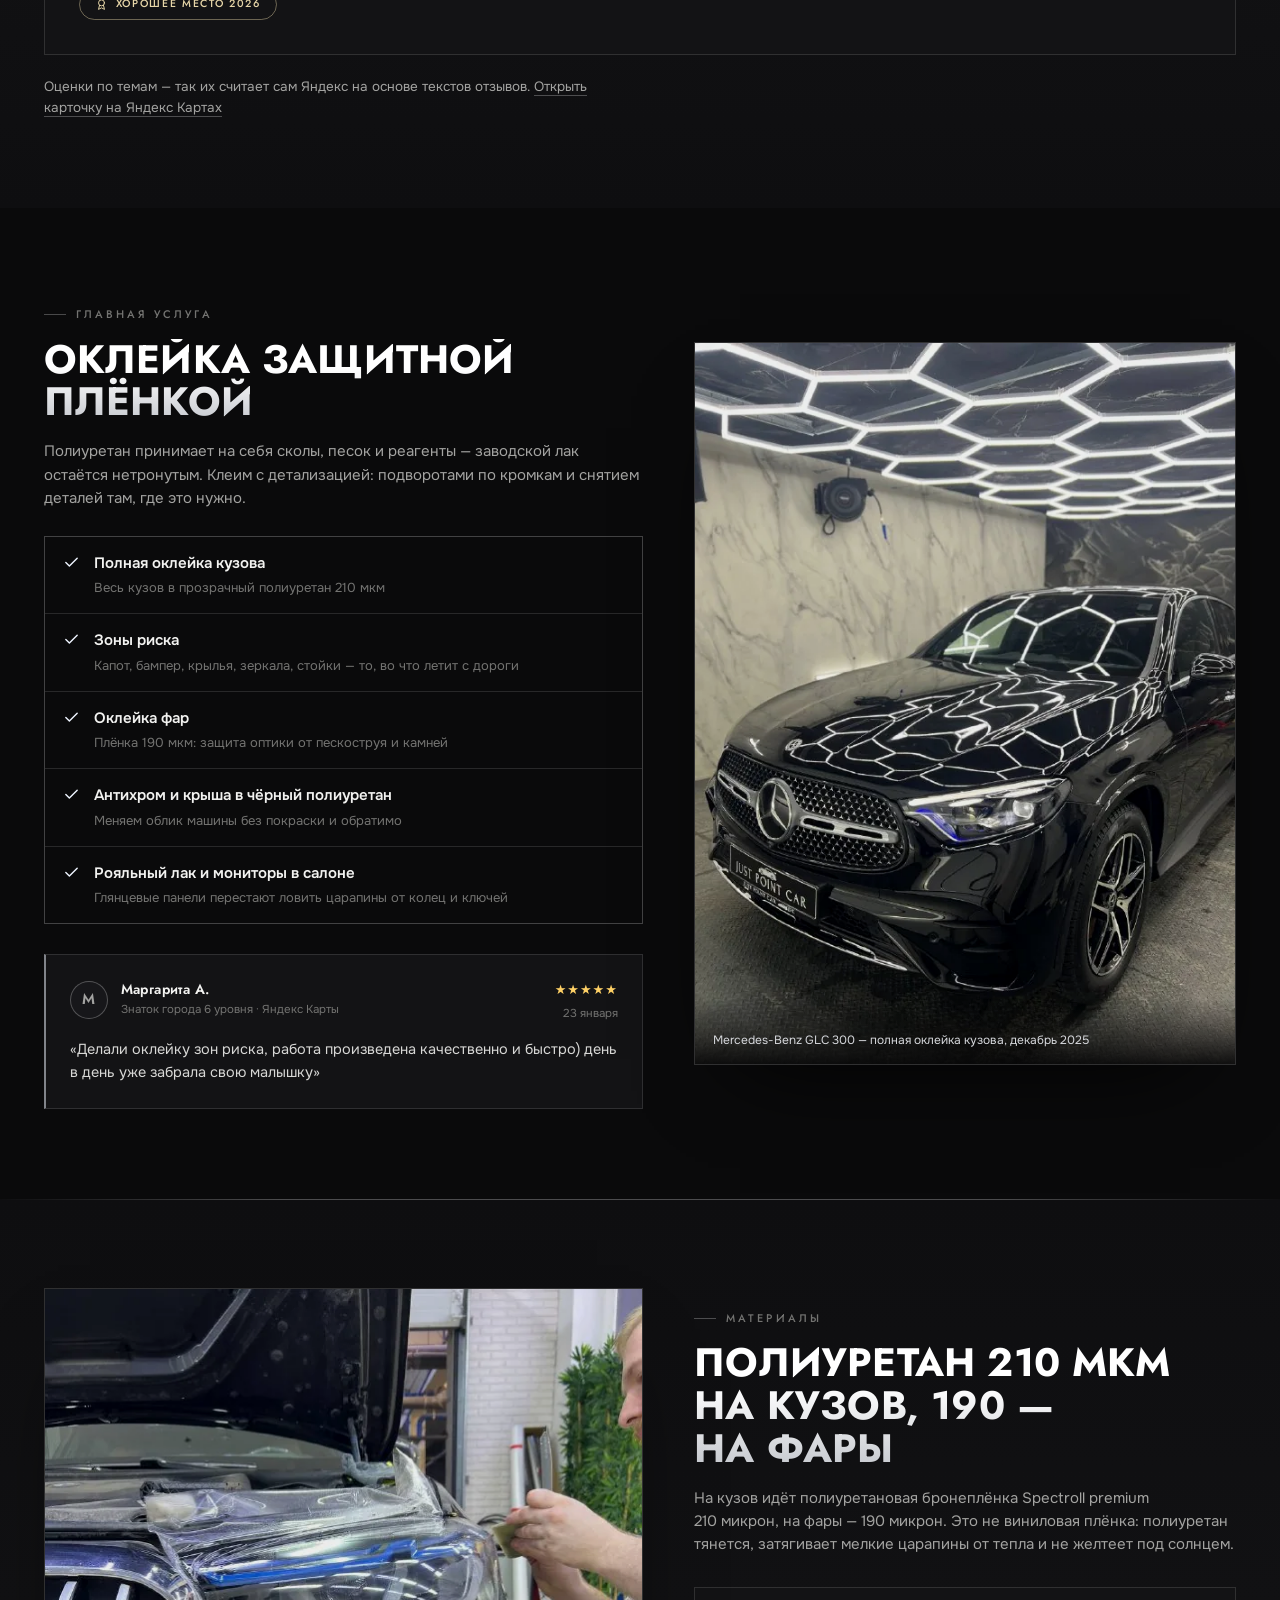
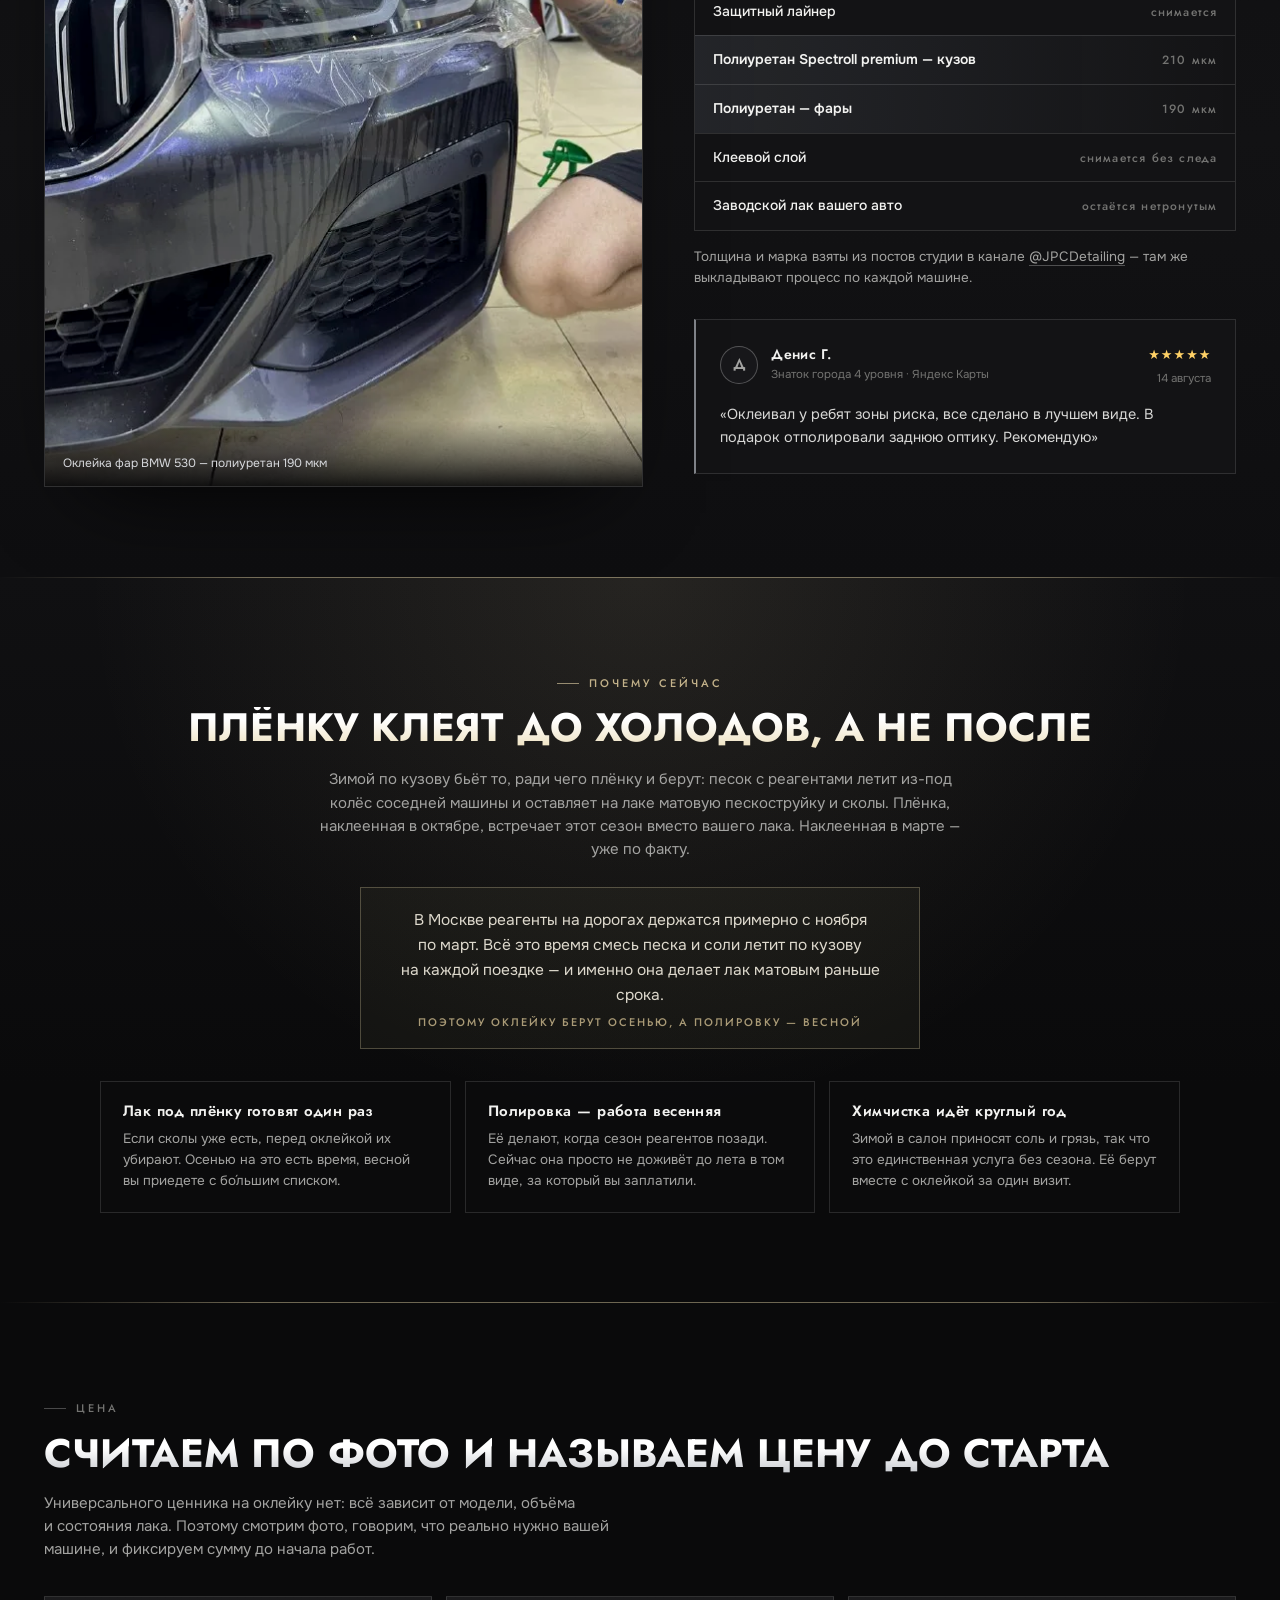
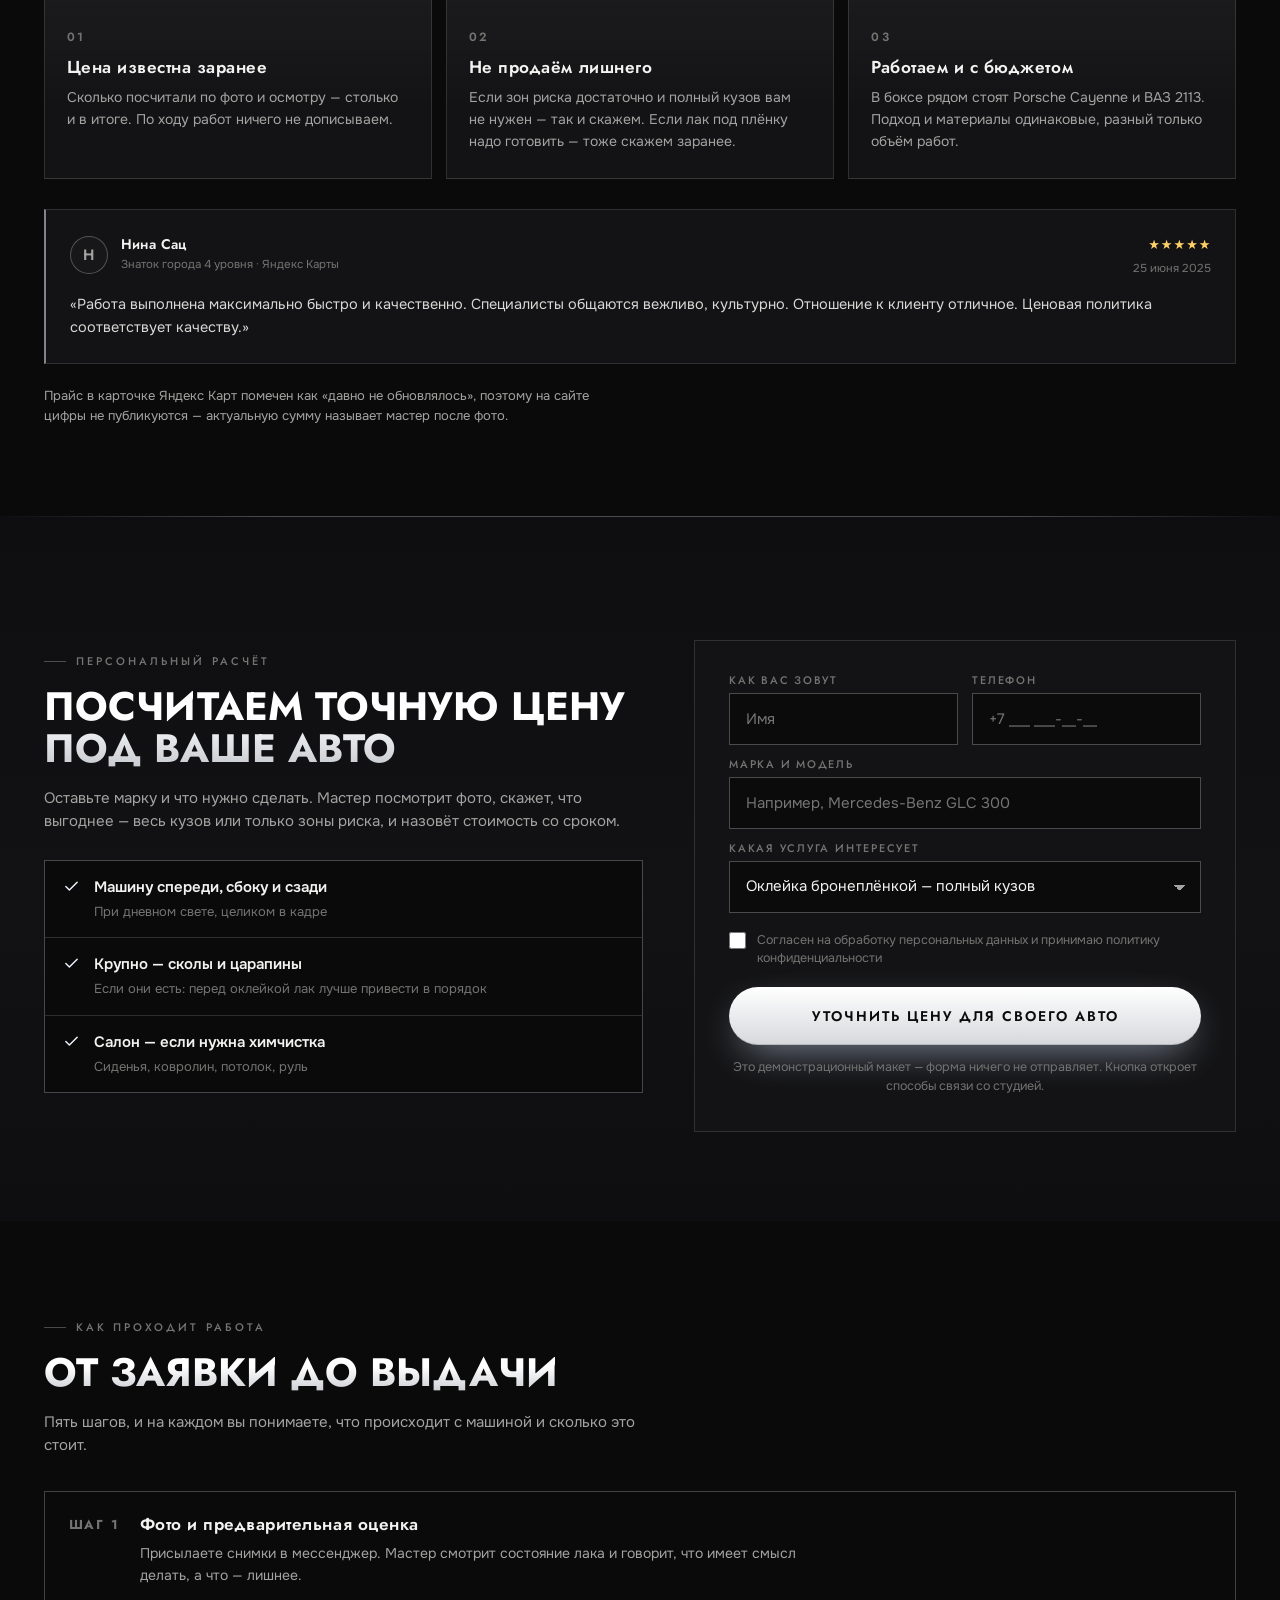
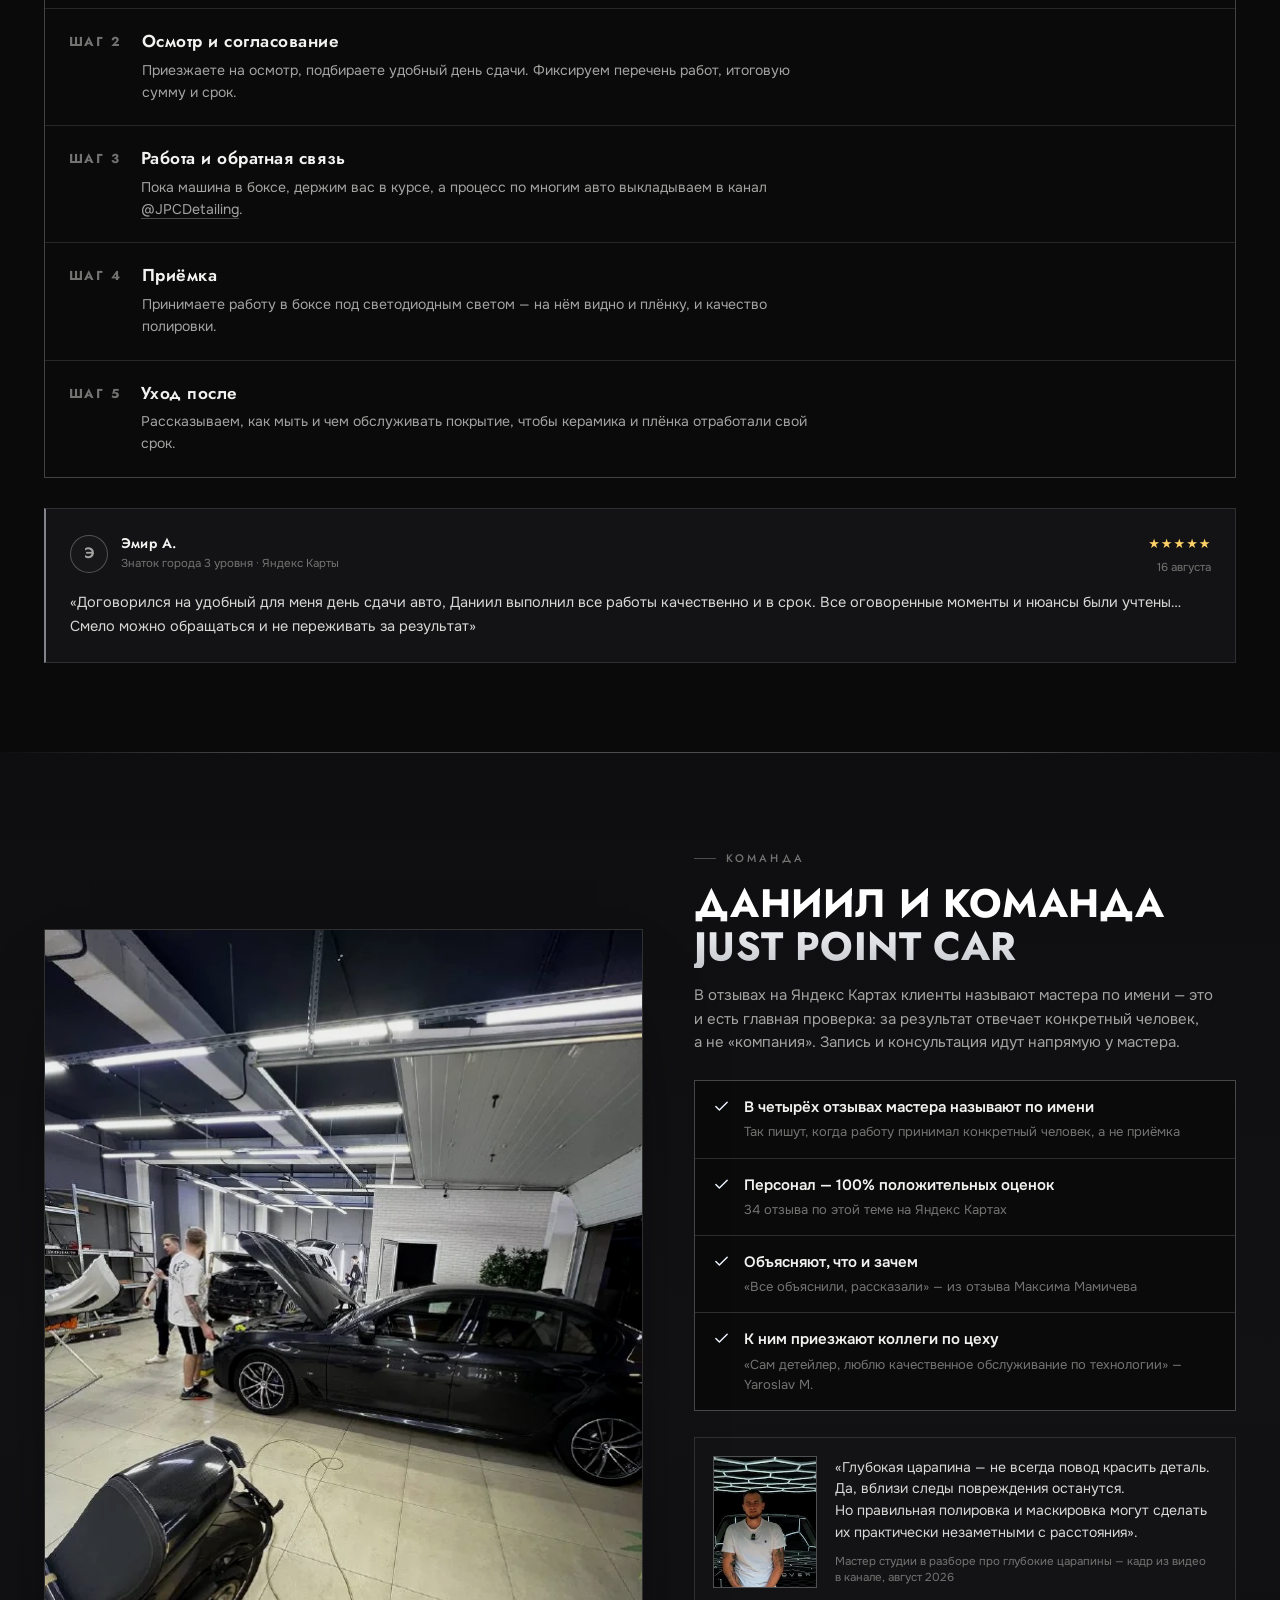
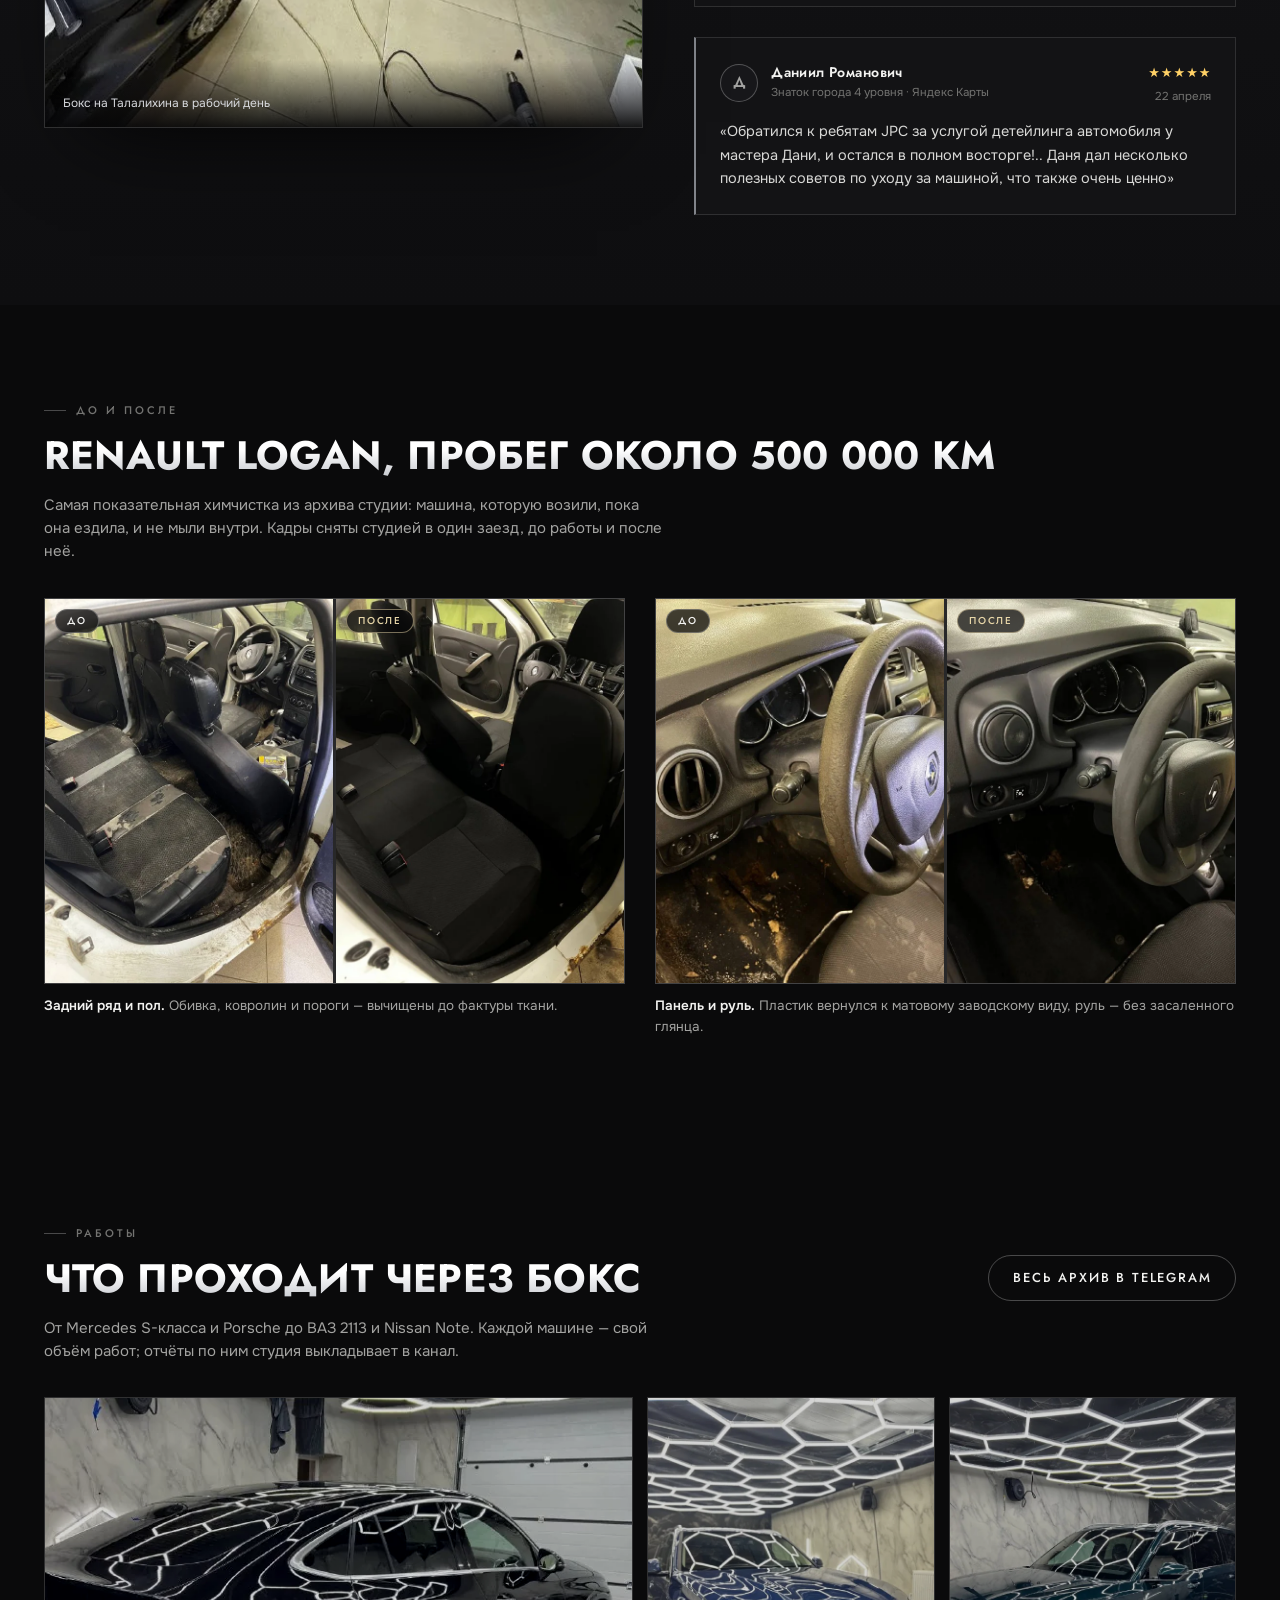
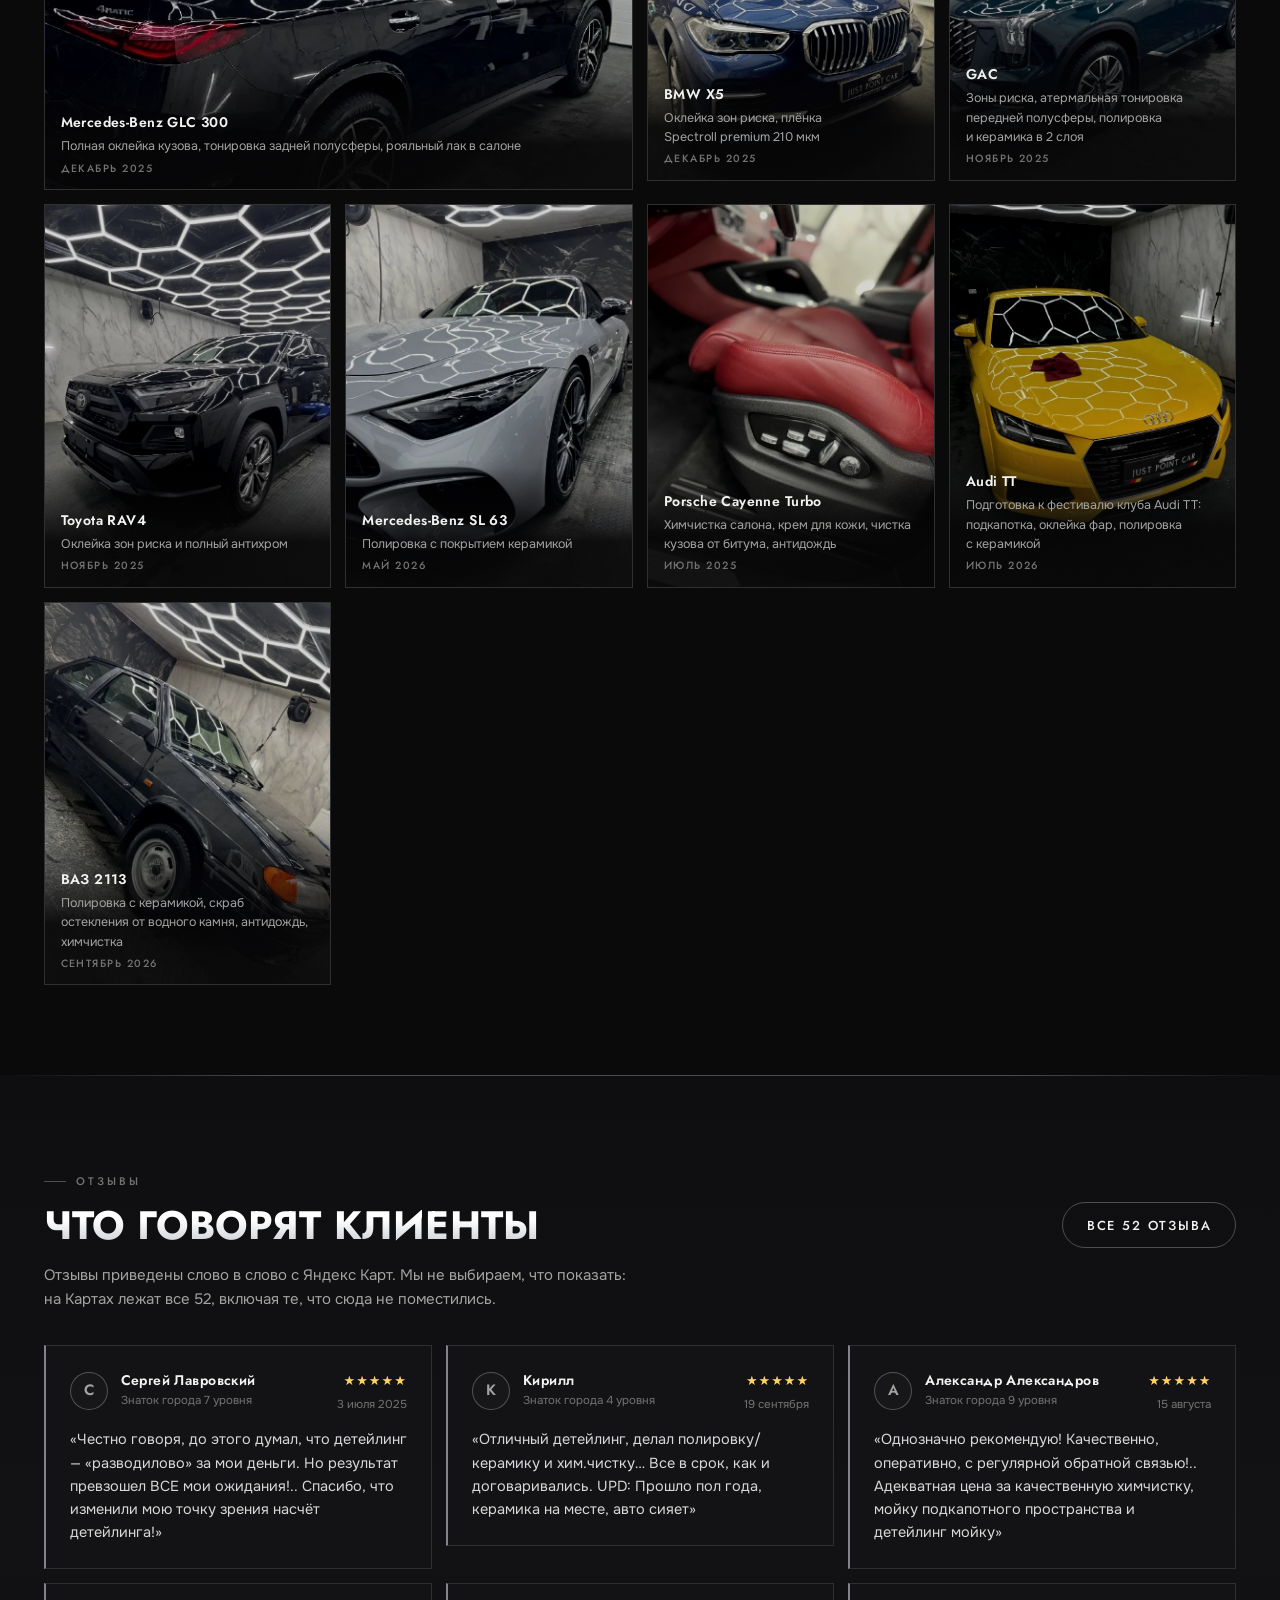
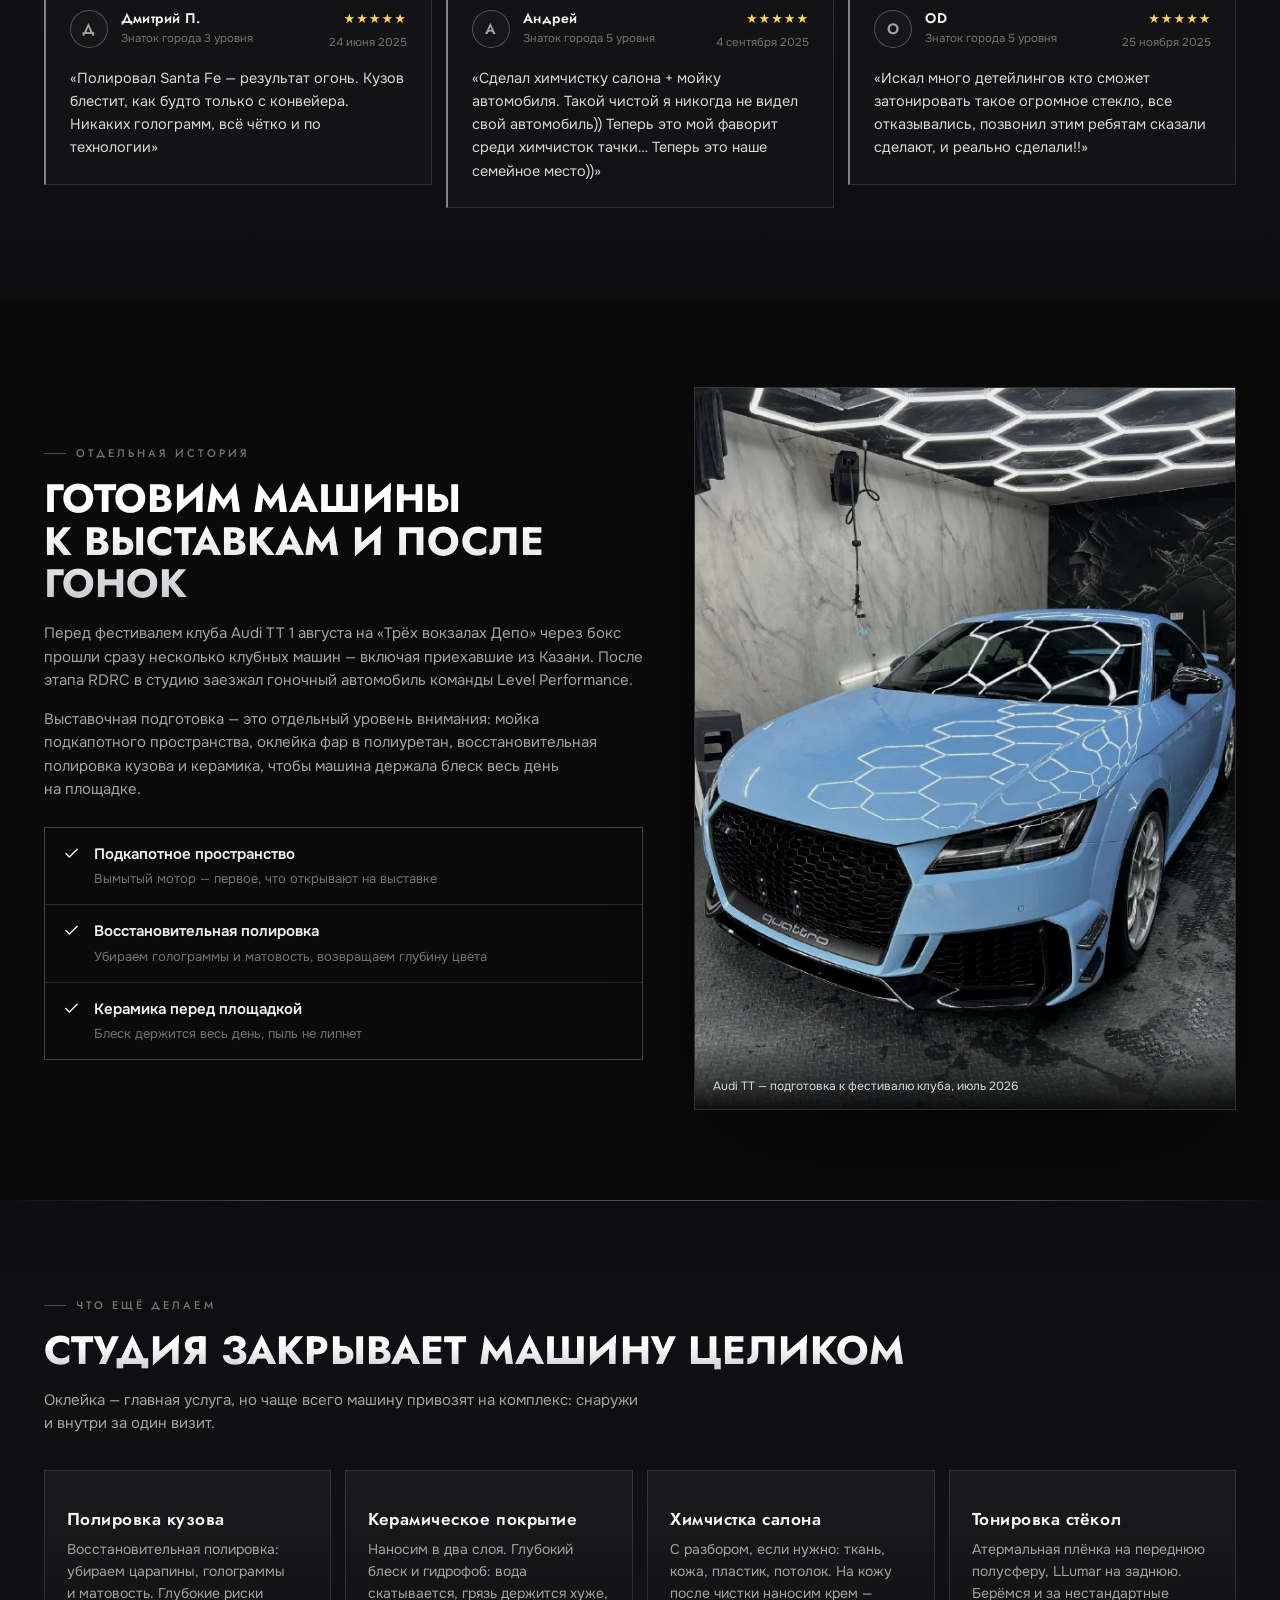
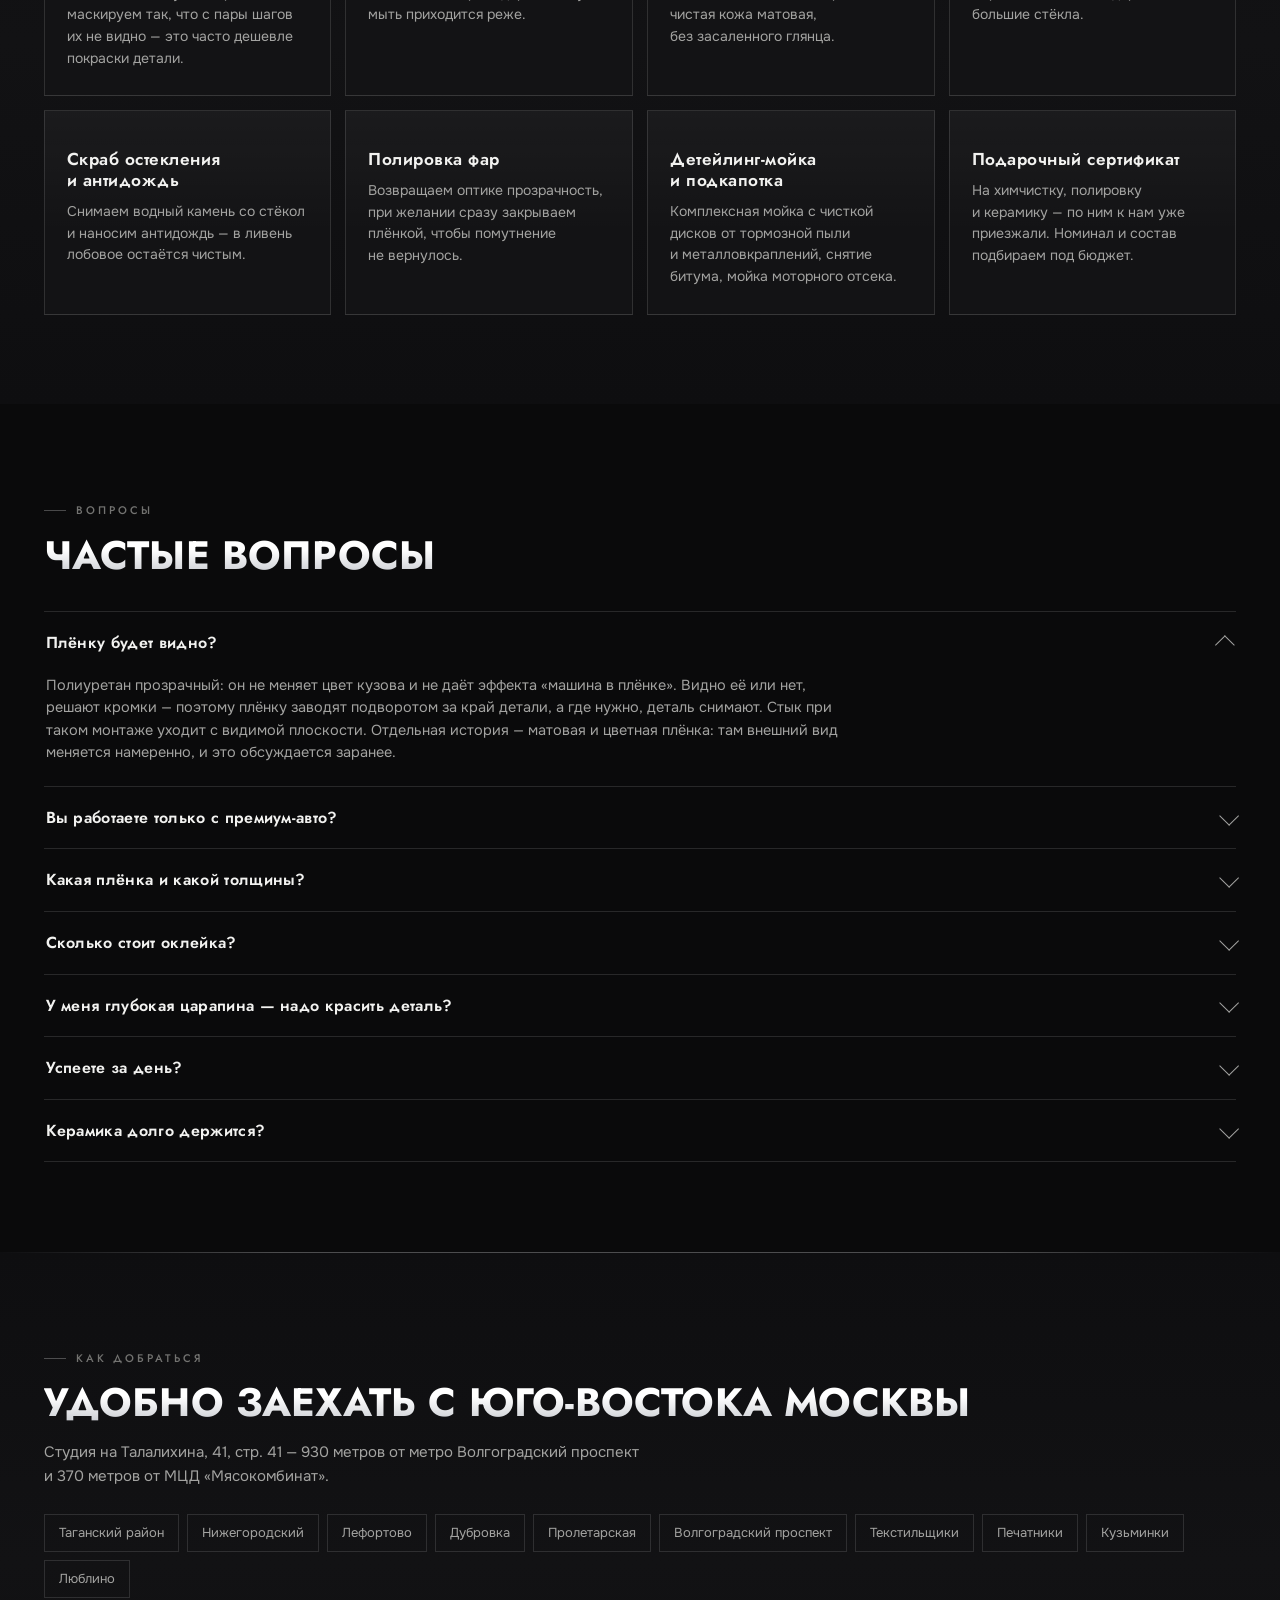
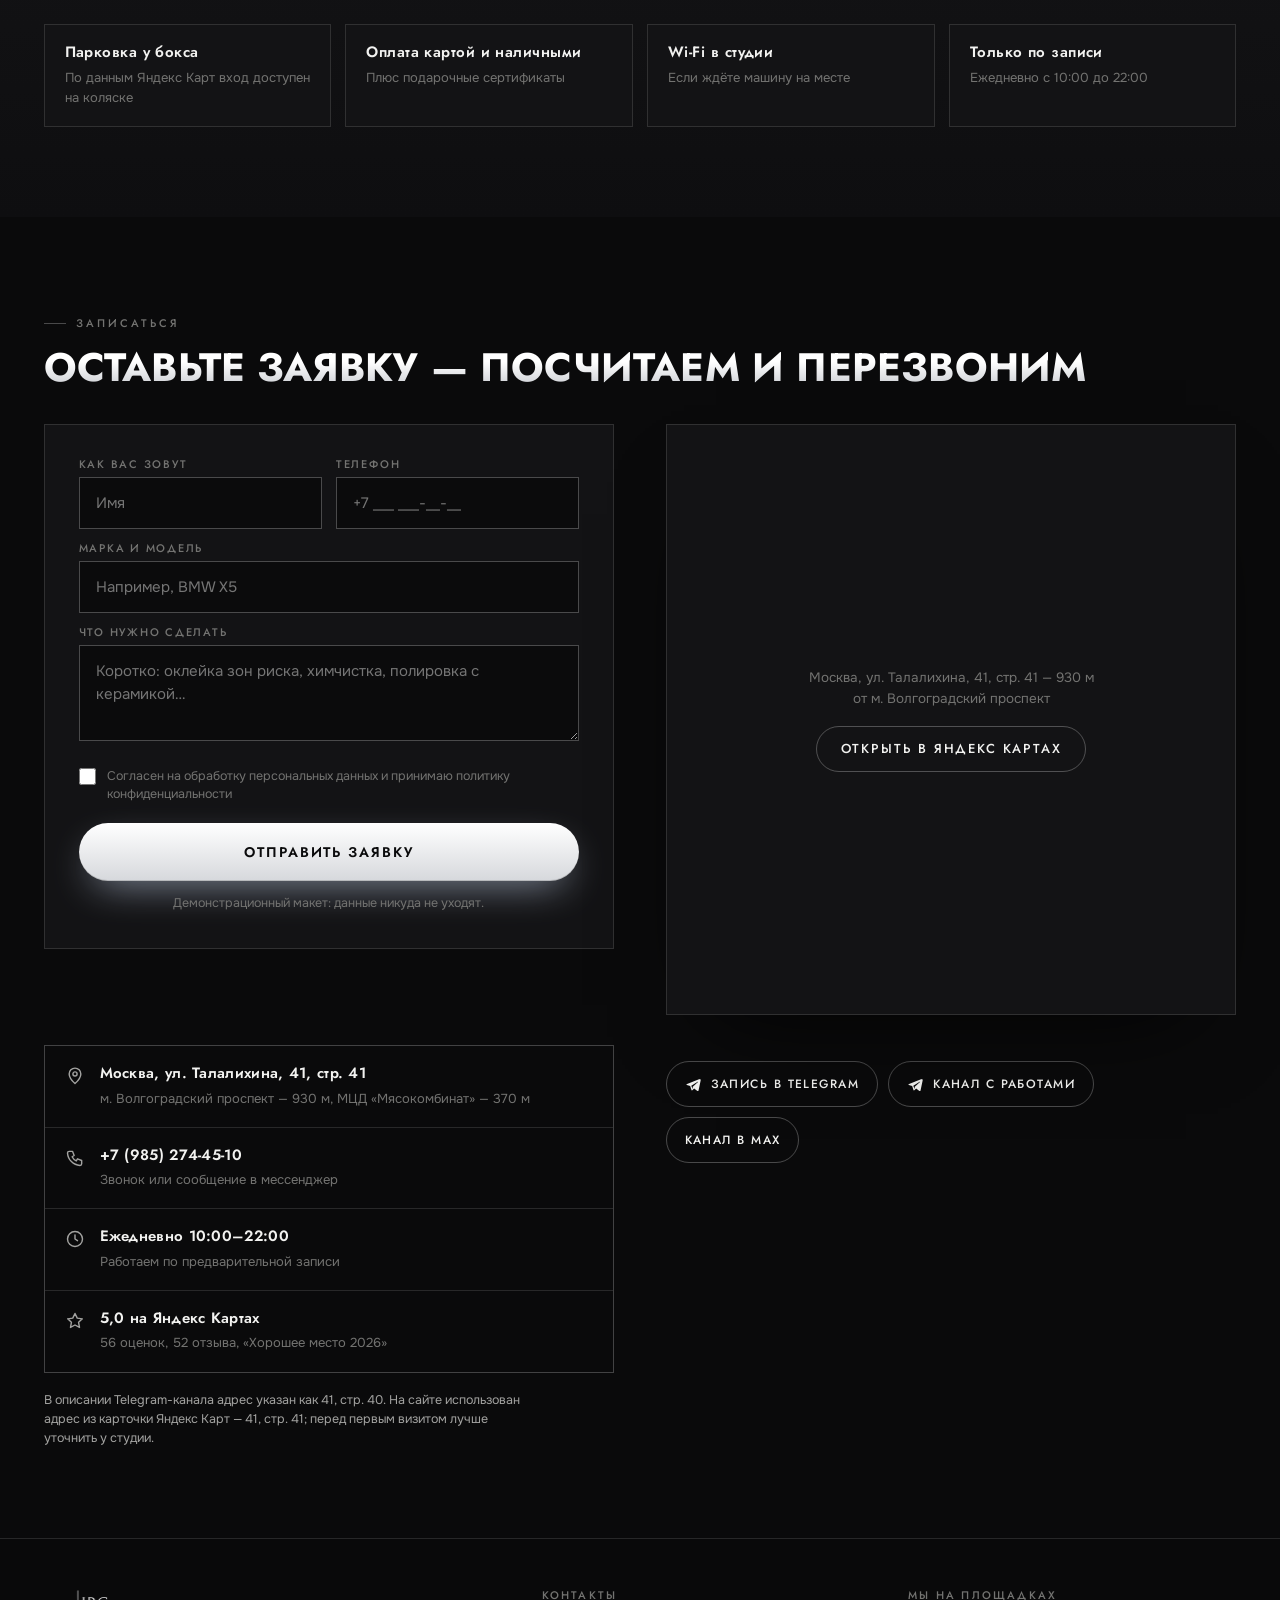
==== commit 2c9dfa8d: "Сезонный блок, «до/после», лицо мастера, возражение по плёнке и ритм Смыслы: — новая полоса «Почему " ====
--- a/index.html
+++ b/index.html
@@ -5,8 +5,34 @@
 <meta name="viewport" content="width=device-width, initial-scale=1, viewport-fit=cover">
 <title>Just Point Car — оклейка авто бронеплёнкой и детейлинг в Москве</title>
 <meta name="description" content="Детейлинг-студия Just Point Car, г. Москва, ул. Талалихина, 41, стр. 41, рядом с м. Волгоградский проспект. Оклейка кузова полиуретановой бронеплёнкой: полностью, зоны риска и фары. Химчистка салона. Ежедневно с 10:00 до 22:00. Рейтинг 5,0 на Яндекс Картах.">
+<!-- ВНИМАНИЕ: пока это демо на техническом адресе, страница закрыта от поиска.
+     Перед запуском на боевом домене: убрать строку noindex ниже, заменить
+     BASE-адрес в canonical, og:url и sitemap.xml, разрешить обход в robots.txt.
+     Подробности — в README, раздел «Чек-лист перед индексацией». -->
 <meta name="robots" content="noindex, nofollow">
+
+<link rel="canonical" href="https://alexandrponomarev2020-hue.github.io/just-point-car/">
 <meta name="theme-color" content="#0a0a0b">
+<meta name="format-detection" content="telephone=no">
+
+<meta property="og:type" content="website">
+<meta property="og:site_name" content="Just Point Car">
+<meta property="og:locale" content="ru_RU">
+<meta property="og:url" content="https://alexandrponomarev2020-hue.github.io/just-point-car/">
+<meta property="og:title" content="Оклейка кузова бронеплёнкой в Москве — детейлинг-студия Just Point Car">
+<meta property="og:description" content="Полиуретан 210 мкм на кузов и 190 мкм на фары, полировка, керамика, химчистка салона. Талалихина, 41с41, рядом с м. Волгоградский проспект. 5,0 на Яндекс Картах, 52 отзыва.">
+<meta property="og:image" content="https://alexandrponomarev2020-hue.github.io/just-point-car/img/meta/og.jpg">
+<meta property="og:image:width" content="1200">
+<meta property="og:image:height" content="630">
+<meta property="og:image:alt" content="Чёрный Mercedes-Benz GLC 300 в бронеплёнке под сотовым светодиодным потолком студии Just Point Car">
+<meta name="twitter:card" content="summary_large_image">
+<meta name="twitter:title" content="Оклейка кузова бронеплёнкой в Москве — Just Point Car">
+<meta name="twitter:description" content="Полиуретан 210 мкм, полировка, керамика, химчистка. Талалихина, 41с41. 5,0 на Яндекс Картах.">
+<meta name="twitter:image" content="https://alexandrponomarev2020-hue.github.io/just-point-car/img/meta/og.jpg">
+
+<link rel="icon" href="img/meta/favicon-32.png" sizes="32x32" type="image/png">
+<link rel="apple-touch-icon" href="img/meta/apple-touch-icon.png">
+<link rel="manifest" href="site.webmanifest">
 <link rel="preconnect" href="https://fonts.googleapis.com">
 <link rel="preconnect" href="https://fonts.gstatic.com" crossorigin>
 <link href="https://fonts.googleapis.com/css2?family=Jost:wght@400;500;600;700&family=Onest:wght@400;500;600&display=swap" rel="stylesheet">
@@ -319,6 +345,8 @@
 
 /* работы */
 .works{display:grid;grid-template-columns:repeat(4,1fr);gap:14px;margin-top:34px}
+.work.wide{grid-column:span 2;aspect-ratio:3/2}
+.work.wide img{object-position:50% 42%}
 .work{position:relative;border:1px solid var(--line);background:var(--bg-2);overflow:hidden;aspect-ratio:3/4}
 .work img{width:100%;height:100%;object-fit:cover;filter:saturate(.92) brightness(.82) contrast(1.05);transition:filter .5s,transform .7s cubic-bezier(.2,.7,.2,1)}
 .work:hover img{filter:saturate(1.04) brightness(.98);transform:scale(1.05)}
@@ -397,6 +425,49 @@
   font:500 10.5px/1 var(--disp);letter-spacing:.16em;text-transform:uppercase;color:#e7d6a8;white-space:nowrap}
 .award svg{width:13px;height:13px;flex:none}
 
+/* полоса-врезка во всю ширину: пауза в ритме страницы */
+.band{position:relative;padding:clamp(54px,7vw,96px) var(--pad);background:
+  radial-gradient(70% 120% at 50% 0%,rgba(231,214,168,.10),transparent 62%),
+  linear-gradient(180deg,#101012,#0a0a0b 70%)}
+.band::before,.band::after{content:"";position:absolute;left:0;right:0;height:1px;
+  background:linear-gradient(90deg,transparent,rgba(231,214,168,.45) 20%,rgba(231,214,168,.45) 80%,transparent)}
+.band::before{top:0}.band::after{bottom:0}
+.band .wrap{max-width:1080px;text-align:center}
+.band .kick{color:#c2b189}
+.band .kick::before{background:rgba(231,214,168,.6)}
+.band h2{background:linear-gradient(180deg,#fff 28%,#e7d6a8 120%);-webkit-background-clip:text;background-clip:text;-webkit-text-fill-color:transparent}
+.band .lead{margin:18px auto 0;text-align:center;max-width:64ch}
+.band .say{margin:26px auto 0;max-width:56ch;padding:20px 24px;border:1px solid rgba(231,214,168,.28);
+  background:rgba(231,214,168,.045);font-size:15.5px;line-height:1.6;color:#ded9cd}
+.band .say b{display:block;margin-top:10px;font:500 11px/1 var(--disp);letter-spacing:.18em;text-transform:uppercase;color:#a99a76}
+.band .pts{display:grid;grid-template-columns:repeat(3,1fr);gap:14px;margin-top:32px;text-align:left}
+.band .pts li{padding:20px 22px;border:1px solid var(--line);background:rgba(12,12,14,.7)}
+.band .pts b{display:block;font:600 15px/1.25 var(--disp);letter-spacing:.03em}
+.band .pts span{display:block;margin-top:8px;font-size:13.5px;color:var(--muted)}
+
+/* до / после */
+.pairs{display:grid;grid-template-columns:1fr 1fr;gap:clamp(18px,2.4vw,30px);margin-top:34px}
+.pair figure{position:relative;display:grid;grid-template-columns:1fr 1fr;gap:3px;border:1px solid var(--line);background:var(--line);overflow:hidden}
+.pair figure div{position:relative;aspect-ratio:3/4;overflow:hidden}
+.pair img{width:100%;height:100%;object-fit:cover;display:block}
+.pair .l{position:absolute;left:10px;top:10px;z-index:2;padding:6px 11px;border-radius:999px;
+  font:500 10px/1 var(--disp);letter-spacing:.18em;text-transform:uppercase;background:rgba(8,8,9,.72);
+  -webkit-backdrop-filter:blur(6px);backdrop-filter:blur(6px);border:1px solid var(--line-2)}
+.pair .l.a{color:#e7d6a8;border-color:rgba(231,214,168,.5)}
+.pair figcaption{margin-top:12px;font-size:13.5px;color:var(--muted)}
+.pair figcaption b{color:var(--text);font-weight:600}
+
+/* мастер: портрет-кадр рядом с цитатой */
+.who-card{display:flex;gap:18px;align-items:center;margin-top:26px;padding:18px;border:1px solid var(--line);background:var(--bg-2)}
+.who-card img{width:104px;height:132px;flex:none;object-fit:cover;object-position:50% 22%;border:1px solid var(--line-2);filter:saturate(.95) contrast(1.04)}
+.who-card p{font-size:14px;line-height:1.55;color:#d8d8d6}
+.who-card small{display:block;margin-top:10px;font-size:11.5px;color:var(--dim);line-height:1.45}
+
+/* появление секций при прокрутке */
+.rv{opacity:0;transform:translateY(26px);transition:opacity .7s cubic-bezier(.2,.7,.2,1),transform .7s cubic-bezier(.2,.7,.2,1)}
+.rv.in{opacity:1;transform:none}
+@media (prefers-reduced-motion:reduce){.rv{opacity:1;transform:none;transition:none}}
+
 /* карта */
 .map{position:relative;border:1px solid var(--line);background:var(--bg-2);overflow:hidden;min-height:clamp(420px,46vw,600px);box-shadow:0 40px 90px -50px #000}
 .map iframe{display:block;width:100%;height:100%;min-height:clamp(420px,46vw,600px);border:0}
@@ -415,16 +486,21 @@
 .foot .demo{max-width:none;margin-top:clamp(28px,3vw,42px);border-top:1px solid var(--line);background:#09090a;color:var(--dim);font-size:11.5px;line-height:1.55}
 
 @media (max-width:1100px){
-  .two,.contact,.contact-b{grid-template-columns:1fr}
+  .two,.contact,.contact-b,.pairs{grid-template-columns:1fr}
+  .band .pts{grid-template-columns:1fr}
   .two.rev-order .txt{order:0}
   .two .shot{max-width:560px;width:100%}
   .t4,.works{grid-template-columns:repeat(2,1fr)}
+  .work.wide{aspect-ratio:16/10}
   .revs{grid-template-columns:1fr 1fr}
   .facts{grid-template-columns:1fr 1fr}
   .foot .wrap{grid-template-columns:1fr 1fr}
 }
 @media (max-width:760px){
   .t3,.t4,.works,.revs,.facts,.form .row,.foot .wrap{grid-template-columns:1fr}
+  .work.wide{grid-column:auto;aspect-ratio:3/4}
+  .who-card{flex-direction:column;align-items:flex-start}
+  .who-card img{width:118px;height:150px}
   .score{grid-template-columns:1fr;text-align:center}
   .bars li{grid-template-columns:1fr;gap:5px;text-align:left}
   .bars em{margin-top:2px}
@@ -446,6 +522,7 @@
   <nav class="nav" aria-label="Разделы сайта">
     <a href="#oklejka">Оклейка</a>
     <a href="#uslugi">Услуги</a>
+    <a href="#doposle">До и&nbsp;после</a>
     <a href="#raboty">Работы</a>
     <a href="#otzyvy">Отзывы</a>
     <a href="#kontakty">Контакты</a>
@@ -560,10 +637,10 @@
 </section>
 
 <!-- ===== НАГРАДА И РЕЙТИНГ ===== -->
-<section class="sec alt" id="reputaciya">
+<section class="sec alt" id="reputaciya" aria-labelledby="reputaciya-t">
   <div class="wrap">
     <p class="kick">Награда Яндекс Карт</p>
-    <h2>Награда Яндекс&nbsp;Карт за&nbsp;оценки клиентов</h2>
+    <h2 id="reputaciya-t">Награда Яндекс&nbsp;Карт за&nbsp;оценки клиентов</h2>
     <p class="lead">Её получают организации, которым пользователи Яндекса ставят самые высокие оценки. У&nbsp;студии 5,0 из&nbsp;5,0, 56&nbsp;оценок и&nbsp;52&nbsp;отзыва&nbsp;— ни&nbsp;одного ниже пяти звёзд за&nbsp;всё время.</p>
 
     <div class="score">
@@ -617,11 +694,11 @@
 </section>
 
 <!-- ===== ГЛАВНАЯ УСЛУГА: ОКЛЕЙКА ===== -->
-<section class="sec" id="oklejka">
+<section class="sec" id="oklejka" aria-labelledby="oklejka-t">
   <div class="wrap two">
     <div class="txt">
       <p class="kick">Главная услуга</p>
-      <h2>Оклейка защитной плёнкой</h2>
+      <h2 id="oklejka-t">Оклейка защитной плёнкой</h2>
       <p class="lead">Полиуретан принимает на&nbsp;себя сколы, песок и&nbsp;реагенты&nbsp;— заводской лак остаётся нетронутым. Клеим с&nbsp;детализацией: подворотами по&nbsp;кромкам и&nbsp;снятием деталей там, где это нужно.</p>
       <ul class="ticks">
         <li><svg viewBox="0 0 24 24" fill="none" stroke="currentColor" stroke-width="2" stroke-linecap="round" stroke-linejoin="round" aria-hidden="true"><path d="m4 12 5 5L20 6"/></svg><div><b>Полная оклейка кузова</b><span>Весь кузов в&nbsp;прозрачный полиуретан 210&nbsp;мкм</span></div></li>
@@ -647,7 +724,7 @@
 </section>
 
 <!-- ===== МАТЕРИАЛЫ ===== -->
-<section class="sec alt" id="plenka">
+<section class="sec alt" id="plenka" aria-labelledby="plenka-t">
   <div class="wrap two rev-order">
     <figure class="shot tall">
       <img src="img/site/lights.webp" alt="Мастер оклеивает фару BMW 5 серии полиуретановой бронеплёнкой" width="600" height="800" loading="lazy">
@@ -655,7 +732,7 @@
     </figure>
     <div class="txt">
       <p class="kick">Материалы</p>
-      <h2>Полиуретан 210&nbsp;мкм на&nbsp;кузов, 190&nbsp;— на&nbsp;фары</h2>
+      <h2 id="plenka-t">Полиуретан 210&nbsp;мкм на&nbsp;кузов, 190&nbsp;— на&nbsp;фары</h2>
       <p class="lead">На&nbsp;кузов идёт полиуретановая бронеплёнка Spectroll&nbsp;premium 210&nbsp;микрон, на&nbsp;фары&nbsp;— 190&nbsp;микрон. Это не&nbsp;виниловая плёнка: полиуретан тянется, затягивает мелкие царапины от&nbsp;тепла и&nbsp;не&nbsp;желтеет под&nbsp;солнцем.</p>
       <ul class="layers">
         <li><b>Защитный лайнер</b><i>снимается</i></li>
@@ -677,11 +754,26 @@
   </div>
 </section>
 
+<!-- ===== ПОЧЕМУ СЕЙЧАС ===== -->
+<section class="band" id="sezon" aria-labelledby="sezon-t">
+  <div class="wrap">
+    <p class="kick">Почему сейчас</p>
+    <h2 id="sezon-t">Плёнку клеят до&nbsp;холодов, а&nbsp;не&nbsp;после</h2>
+    <p class="lead">Зимой по&nbsp;кузову бьёт то, ради чего плёнку и&nbsp;берут: песок с&nbsp;реагентами летит из-под колёс соседней машины и&nbsp;оставляет на&nbsp;лаке матовую пескоструйку и&nbsp;сколы. Плёнка, наклеенная в&nbsp;октябре, встречает этот сезон вместо вашего лака. Наклеенная в&nbsp;марте&nbsp;— уже по&nbsp;факту.</p>
+    <p class="say">В&nbsp;Москве реагенты на&nbsp;дорогах держатся примерно с&nbsp;ноября по&nbsp;март. Всё это время смесь песка и&nbsp;соли летит по&nbsp;кузову на&nbsp;каждой поездке&nbsp;— и&nbsp;именно она делает лак матовым раньше срока.<b>Поэтому оклейку берут осенью, а&nbsp;полировку — весной</b></p>
+    <ul class="pts">
+      <li><b>Лак под плёнку готовят один раз</b><span>Если сколы уже есть, перед оклейкой их убирают. Осенью на&nbsp;это есть время, весной вы приедете с&nbsp;бо́льшим списком.</span></li>
+      <li><b>Полировка — работа весенняя</b><span>Её делают, когда сезон реагентов позади. Сейчас она просто не&nbsp;доживёт до&nbsp;лета в&nbsp;том виде, за&nbsp;который вы заплатили.</span></li>
+      <li><b>Химчистка идёт круглый год</b><span>Зимой в&nbsp;салон приносят соль и&nbsp;грязь, так что это единственная услуга без&nbsp;сезона. Её берут вместе с&nbsp;оклейкой за&nbsp;один визит.</span></li>
+    </ul>
+  </div>
+</section>
+
 <!-- ===== ЦЕНА И РАСЧЁТ ===== -->
-<section class="sec" id="ceny">
+<section class="sec" id="ceny" aria-labelledby="ceny-t">
   <div class="wrap">
     <p class="kick">Цена</p>
-    <h2>Считаем по&nbsp;фото и&nbsp;называем цену до&nbsp;старта</h2>
+    <h2 id="ceny-t">Считаем по&nbsp;фото и&nbsp;называем цену до&nbsp;старта</h2>
     <p class="lead">Универсального ценника на&nbsp;оклейку нет: всё зависит от&nbsp;модели, объёма и&nbsp;состояния лака. Поэтому смотрим фото, говорим, что реально нужно вашей машине, и&nbsp;фиксируем сумму до&nbsp;начала работ.</p>
     <div class="tiles t3">
       <div class="tile">
@@ -713,11 +805,11 @@
 </section>
 
 <!-- ===== ПЕРСОНАЛЬНЫЙ РАСЧЁТ ===== -->
-<section class="sec alt" id="raschet">
+<section class="sec alt" id="raschet" aria-labelledby="raschet-t">
   <div class="wrap two">
     <div class="txt">
       <p class="kick">Персональный расчёт</p>
-      <h2>Посчитаем точную цену под&nbsp;ваше авто</h2>
+      <h2 id="raschet-t">Посчитаем точную цену под&nbsp;ваше авто</h2>
       <p class="lead">Оставьте марку и&nbsp;что нужно сделать. Мастер посмотрит фото, скажет, что выгоднее&nbsp;— весь кузов или только зоны риска, и&nbsp;назовёт стоимость со&nbsp;сроком.</p>
       <ul class="ticks">
         <li><svg viewBox="0 0 24 24" fill="none" stroke="currentColor" stroke-width="2" stroke-linecap="round" stroke-linejoin="round" aria-hidden="true"><path d="m4 12 5 5L20 6"/></svg><div><b>Машину спереди, сбоку и&nbsp;сзади</b><span>При дневном свете, целиком в&nbsp;кадре</span></div></li>
@@ -755,10 +847,10 @@
 </section>
 
 <!-- ===== ПРОЦЕСС ===== -->
-<section class="sec" id="process">
+<section class="sec" id="process" aria-labelledby="process-t">
   <div class="wrap">
     <p class="kick">Как проходит работа</p>
-    <h2>От&nbsp;заявки до&nbsp;выдачи</h2>
+    <h2 id="process-t">От&nbsp;заявки до&nbsp;выдачи</h2>
     <p class="lead">Пять шагов, и&nbsp;на&nbsp;каждом вы понимаете, что происходит с&nbsp;машиной и&nbsp;сколько это стоит.</p>
     <div class="steps">
       <div class="step"><div class="num"></div><div><h3>Фото и&nbsp;предварительная оценка</h3><p>Присылаете снимки в&nbsp;мессенджер. Мастер смотрит состояние лака и&nbsp;говорит, что имеет смысл делать, а&nbsp;что&nbsp;— лишнее.</p></div></div>
@@ -779,21 +871,29 @@
 </section>
 
 <!-- ===== МАСТЕР ===== -->
-<section class="sec alt" id="master">
+<section class="sec alt" id="master" aria-labelledby="master-t">
   <div class="wrap two rev-order">
     <figure class="shot tall">
-      <img src="img/site/sclass.webp" alt="Mercedes-Benz S-класса в боксе Just Point Car под светодиодным сотовым потолком" width="600" height="800" loading="lazy">
-      <figcaption>Бокс студии на&nbsp;Талалихина: сотовый светодиодный потолок — на&nbsp;нём видно каждую риску</figcaption>
+      <img src="img/site/shop.webp" alt="Мастера Just Point Car за работой в боксе на Талалихина: BMW 5 серии с открытым капотом" width="600" height="800" loading="lazy">
+      <figcaption>Бокс на&nbsp;Талалихина в&nbsp;рабочий день</figcaption>
     </figure>
     <div class="txt">
       <p class="kick">Команда</p>
-      <h2>Даниил и&nbsp;команда Just&nbsp;Point&nbsp;Car</h2>
+      <h2 id="master-t">Даниил и&nbsp;команда Just&nbsp;Point&nbsp;Car</h2>
       <p class="lead">В&nbsp;отзывах на&nbsp;Яндекс&nbsp;Картах клиенты называют мастера по&nbsp;имени&nbsp;— это и&nbsp;есть главная проверка: за&nbsp;результат отвечает конкретный человек, а&nbsp;не&nbsp;«компания». Запись и&nbsp;консультация идут напрямую у&nbsp;мастера.</p>
       <ul class="ticks">
+        <li><svg viewBox="0 0 24 24" fill="none" stroke="currentColor" stroke-width="2" stroke-linecap="round" stroke-linejoin="round" aria-hidden="true"><path d="m4 12 5 5L20 6"/></svg><div><b>В&nbsp;четырёх отзывах мастера называют по&nbsp;имени</b><span>Так пишут, когда работу принимал конкретный человек, а&nbsp;не&nbsp;приёмка</span></div></li>
         <li><svg viewBox="0 0 24 24" fill="none" stroke="currentColor" stroke-width="2" stroke-linecap="round" stroke-linejoin="round" aria-hidden="true"><path d="m4 12 5 5L20 6"/></svg><div><b>Персонал — 100%&nbsp;положительных оценок</b><span>34&nbsp;отзыва по&nbsp;этой теме на&nbsp;Яндекс&nbsp;Картах</span></div></li>
         <li><svg viewBox="0 0 24 24" fill="none" stroke="currentColor" stroke-width="2" stroke-linecap="round" stroke-linejoin="round" aria-hidden="true"><path d="m4 12 5 5L20 6"/></svg><div><b>Объясняют, что и&nbsp;зачем</b><span>«Все объяснили, рассказали» — из&nbsp;отзыва Максима Мамичева</span></div></li>
         <li><svg viewBox="0 0 24 24" fill="none" stroke="currentColor" stroke-width="2" stroke-linecap="round" stroke-linejoin="round" aria-hidden="true"><path d="m4 12 5 5L20 6"/></svg><div><b>К&nbsp;ним приезжают коллеги по&nbsp;цеху</b><span>«Сам детейлер, люблю качественное обслуживание по&nbsp;технологии» — Yaroslav&nbsp;M.</span></div></li>
       </ul>
+      <div class="who-card">
+        <img src="img/site/master.webp" alt="Мастер Just Point Car в боксе студии, кадр из видео канала" width="178" height="320" loading="lazy">
+        <div>
+          <p>«Глубокая царапина&nbsp;— не&nbsp;всегда повод красить деталь. Да, вблизи следы повреждения останутся. Но&nbsp;правильная полировка и&nbsp;маскировка могут сделать их практически незаметными с&nbsp;расстояния».</p>
+          <small>Мастер студии в&nbsp;разборе про глубокие царапины&nbsp;— кадр из&nbsp;видео в&nbsp;канале, август&nbsp;2026</small>
+        </div>
+      </div>
       <div class="rev">
         <div class="who">
           <span class="ava" aria-hidden="true">Д</span>
@@ -806,19 +906,44 @@
   </div>
 </section>
 
+<!-- ===== ДО И ПОСЛЕ ===== -->
+<section class="sec" id="doposle" aria-labelledby="doposle-t">
+  <div class="wrap">
+    <p class="kick">До и после</p>
+    <h2 id="doposle-t">Renault Logan, пробег около 500&nbsp;000&nbsp;км</h2>
+    <p class="lead">Самая показательная химчистка из&nbsp;архива студии: машина, которую возили, пока она ездила, и&nbsp;не&nbsp;мыли внутри. Кадры сняты студией в&nbsp;один заезд, до&nbsp;работы и&nbsp;после неё.</p>
+    <div class="pairs">
+      <div class="pair">
+        <figure>
+          <div><span class="l">До</span><img src="img/site/ba-seat-before.webp" alt="Задний диван и пол Renault Logan до химчистки: въевшаяся грязь на обивке и мусор на полу" width="600" height="800" loading="lazy"></div>
+          <div><span class="l a">После</span><img src="img/site/ba-seat-after.webp" alt="Тот же задний диван Renault Logan после химчистки: чистая обивка и вымытый пол" width="600" height="800" loading="lazy"></div>
+        </figure>
+        <figcaption><b>Задний ряд и пол.</b> Обивка, ковролин и&nbsp;пороги&nbsp;— вычищены до&nbsp;фактуры ткани.</figcaption>
+      </div>
+      <div class="pair">
+        <figure>
+          <div><span class="l">До</span><img src="img/site/ba-dash-before.webp" alt="Передняя панель и руль Renault Logan до химчистки: серый налёт на пластике и засаленный руль" width="600" height="800" loading="lazy"></div>
+          <div><span class="l a">После</span><img src="img/site/ba-dash-after.webp" alt="Передняя панель и руль Renault Logan после химчистки: чистый матовый пластик" width="600" height="800" loading="lazy"></div>
+        </figure>
+        <figcaption><b>Панель и руль.</b> Пластик вернулся к&nbsp;матовому заводскому виду, руль&nbsp;— без&nbsp;засаленного глянца.</figcaption>
+      </div>
+    </div>
+  </div>
+</section>
+
 <!-- ===== РАБОТЫ ===== -->
-<section class="sec" id="raboty">
+<section class="sec" id="raboty" aria-labelledby="raboty-t">
   <div class="wrap">
     <div class="head2">
       <div>
         <p class="kick">Работы</p>
-        <h2>Что проходит через бокс</h2>
+        <h2 id="raboty-t">Что проходит через бокс</h2>
       </div>
       <a class="btn-o" href="https://t.me/JPCDetailing" target="_blank" rel="noopener">Весь архив в&nbsp;Telegram</a>
     </div>
     <p class="lead">От&nbsp;Mercedes S-класса и&nbsp;Porsche до&nbsp;ВАЗ&nbsp;2113 и&nbsp;Nissan&nbsp;Note. Каждой машине — свой объём работ; отчёты по&nbsp;ним студия выкладывает в&nbsp;канал.</p>
     <div class="works">
-      <figure class="work"><img src="img/site/glc-rear.webp" alt="Mercedes-Benz GLC 300 после полной оклейки кузова бронеплёнкой" width="600" height="800" loading="lazy"><figcaption><b>Mercedes-Benz GLC&nbsp;300</b><span>Полная оклейка кузова, тонировка задней полусферы, рояльный лак в&nbsp;салоне</span><em>Декабрь 2025</em></figcaption></figure>
+      <figure class="work wide"><img src="img/site/glc-rear.webp" alt="Mercedes-Benz GLC 300 после полной оклейки кузова бронеплёнкой" width="600" height="800" loading="lazy"><figcaption><b>Mercedes-Benz GLC&nbsp;300</b><span>Полная оклейка кузова, тонировка задней полусферы, рояльный лак в&nbsp;салоне</span><em>Декабрь 2025</em></figcaption></figure>
       <figure class="work"><img src="img/site/x5-zones.webp" alt="Синий BMW X5 после оклейки зон риска бронеплёнкой" width="600" height="800" loading="lazy"><figcaption><b>BMW&nbsp;X5</b><span>Оклейка зон риска, плёнка Spectroll&nbsp;premium 210&nbsp;мкм</span><em>Декабрь 2025</em></figcaption></figure>
       <figure class="work"><img src="img/site/gac.webp" alt="Тёмно-зелёный GAC после оклейки зон риска и керамического покрытия" width="600" height="800" loading="lazy"><figcaption><b>GAC</b><span>Зоны риска, атермальная тонировка передней полусферы, полировка и&nbsp;керамика в&nbsp;2&nbsp;слоя</span><em>Ноябрь 2025</em></figcaption></figure>
       <figure class="work"><img src="img/site/rav4.webp" alt="Чёрная Toyota RAV4 после оклейки зон риска и полного антихрома" width="600" height="800" loading="lazy"><figcaption><b>Toyota RAV4</b><span>Оклейка зон риска и&nbsp;полный антихром</span><em>Ноябрь 2025</em></figcaption></figure>
@@ -831,12 +956,12 @@
 </section>
 
 <!-- ===== ОТЗЫВЫ ===== -->
-<section class="sec alt" id="otzyvy">
+<section class="sec alt" id="otzyvy" aria-labelledby="otzyvy-t">
   <div class="wrap">
     <div class="head2">
       <div>
         <p class="kick">Отзывы</p>
-        <h2>Что говорят клиенты</h2>
+        <h2 id="otzyvy-t">Что говорят клиенты</h2>
       </div>
       <a class="btn-o" href="https://yandex.ru/maps/org/just_point_car/222922385914/reviews/" target="_blank" rel="noopener">Все&nbsp;52 отзыва</a>
     </div>
@@ -871,11 +996,11 @@
 </section>
 
 <!-- ===== ПОДГОТОВКА К ВЫСТАВКАМ ===== -->
-<section class="sec" id="vystavki">
+<section class="sec" id="vystavki" aria-labelledby="vystavki-t">
   <div class="wrap two">
     <div class="txt">
       <p class="kick">Отдельная история</p>
-      <h2>Готовим машины к&nbsp;выставкам и&nbsp;после гонок</h2>
+      <h2 id="vystavki-t">Готовим машины к&nbsp;выставкам и&nbsp;после гонок</h2>
       <p class="lead">Перед фестивалем клуба Audi&nbsp;TT 1&nbsp;августа на&nbsp;«Трёх вокзалах Депо» через бокс прошли сразу несколько клубных машин&nbsp;— включая приехавшие из&nbsp;Казани. После этапа RDRC в&nbsp;студию заезжал гоночный автомобиль команды Level&nbsp;Performance.</p>
       <p class="lead">Выставочная подготовка&nbsp;— это отдельный уровень внимания: мойка подкапотного пространства, оклейка фар в&nbsp;полиуретан, восстановительная полировка кузова и&nbsp;керамика, чтобы машина держала блеск весь день на&nbsp;площадке.</p>
       <ul class="ticks">
@@ -892,10 +1017,10 @@
 </section>
 
 <!-- ===== ОСТАЛЬНЫЕ УСЛУГИ ===== -->
-<section class="sec alt" id="uslugi">
+<section class="sec alt" id="uslugi" aria-labelledby="uslugi-t">
   <div class="wrap">
     <p class="kick">Что ещё делаем</p>
-    <h2>Студия закрывает машину целиком</h2>
+    <h2 id="uslugi-t">Студия закрывает машину целиком</h2>
     <p class="lead">Оклейка&nbsp;— главная услуга, но&nbsp;чаще всего машину привозят на&nbsp;комплекс: снаружи и&nbsp;внутри за&nbsp;один визит.</p>
     <div class="tiles t4">
       <div class="tile"><h3>Полировка кузова</h3><p>Восстановительная полировка: убираем царапины, голограммы и&nbsp;матовость. Глубокие риски маскируем так, что с&nbsp;пары шагов их не&nbsp;видно&nbsp;— это часто дешевле покраски детали.</p></div>
@@ -911,12 +1036,13 @@
 </section>
 
 <!-- ===== FAQ ===== -->
-<section class="sec" id="faq">
+<section class="sec" id="faq" aria-labelledby="faq-t">
   <div class="wrap">
     <p class="kick">Вопросы</p>
-    <h2>Частые вопросы</h2>
+    <h2 id="faq-t">Частые вопросы</h2>
     <div class="faq">
-      <details open><summary>Вы работаете только с&nbsp;премиум-авто?</summary><p>Нет. В&nbsp;отчётах студии рядом стоят Mercedes&nbsp;S-класса, Porsche&nbsp;Cayenne, Audi&nbsp;Q8&nbsp;— и&nbsp;ВАЗ&nbsp;2113, Nissan&nbsp;Note, Renault&nbsp;Logan с&nbsp;пробегом под&nbsp;500&nbsp;тысяч. Подход и&nbsp;материалы одинаковые, отличается только объём работ и&nbsp;цена.</p></details>
+      <details open><summary>Плёнку будет видно?</summary><p>Полиуретан прозрачный: он не&nbsp;меняет цвет кузова и&nbsp;не&nbsp;даёт эффекта «машина в&nbsp;плёнке». Видно её или нет, решают кромки&nbsp;— поэтому плёнку заводят подворотом за&nbsp;край детали, а&nbsp;где нужно, деталь снимают. Стык при таком монтаже уходит с&nbsp;видимой плоскости. Отдельная история&nbsp;— матовая и&nbsp;цветная плёнка: там внешний вид меняется намеренно, и&nbsp;это обсуждается заранее.</p></details>
+      <details><summary>Вы работаете только с&nbsp;премиум-авто?</summary><p>Нет. В&nbsp;отчётах студии рядом стоят Mercedes&nbsp;S-класса, Porsche&nbsp;Cayenne, Audi&nbsp;Q8&nbsp;— и&nbsp;ВАЗ&nbsp;2113, Nissan&nbsp;Note, Renault&nbsp;Logan с&nbsp;пробегом под&nbsp;500&nbsp;тысяч. Подход и&nbsp;материалы одинаковые, отличается только объём работ и&nbsp;цена.</p></details>
       <details><summary>Какая плёнка и&nbsp;какой толщины?</summary><p>На&nbsp;кузов&nbsp;— полиуретановая бронеплёнка Spectroll&nbsp;premium 210&nbsp;микрон, на&nbsp;фары&nbsp;— 190&nbsp;микрон. Обе прозрачные и&nbsp;снимаются без&nbsp;следа для&nbsp;заводского лака.</p></details>
       <details><summary>Сколько стоит оклейка?</summary><p>Точной цифры без&nbsp;машины нет: сумма зависит от&nbsp;модели, объёма и&nbsp;состояния лака. Пришлите фото&nbsp;— мастер посчитает и&nbsp;зафиксирует цену до&nbsp;начала работ. Прайс в&nbsp;карточке Яндекс&nbsp;Карт давно не&nbsp;обновлялся, поэтому ориентироваться на&nbsp;него не&nbsp;стоит.</p></details>
       <details><summary>У&nbsp;меня глубокая царапина — надо красить деталь?</summary><p>Не&nbsp;всегда. Вблизи следы повреждения останутся, но&nbsp;правильная полировка и&nbsp;маскировка делают их практически незаметными с&nbsp;расстояния. Приезжайте на&nbsp;осмотр&nbsp;— скажем честно, поможет полировка или тут действительно нужен маляр.</p></details>
@@ -927,10 +1053,10 @@
 </section>
 
 <!-- ===== ГЕО ===== -->
-<section class="sec alt" id="geo">
+<section class="sec alt" id="geo" aria-labelledby="geo-t">
   <div class="wrap">
     <p class="kick">Как добраться</p>
-    <h2>Удобно заехать с&nbsp;юго-востока Москвы</h2>
+    <h2 id="geo-t">Удобно заехать с&nbsp;юго-востока Москвы</h2>
     <p class="lead">Студия на&nbsp;Талалихина, 41, стр.&nbsp;41&nbsp;— 930&nbsp;метров от&nbsp;метро Волгоградский проспект и&nbsp;370&nbsp;метров от&nbsp;МЦД&nbsp;«Мясокомбинат».</p>
     <ul class="geo-tags">
       <li>Таганский район</li><li>Нижегородский</li><li>Лефортово</li><li>Дубровка</li><li>Пролетарская</li><li>Волгоградский проспект</li><li>Текстильщики</li><li>Печатники</li><li>Кузьминки</li><li>Люблино</li>
@@ -945,10 +1071,10 @@
 </section>
 
 <!-- ===== КОНТАКТЫ ===== -->
-<section class="sec" id="kontakty">
+<section class="sec" id="kontakty" aria-labelledby="kontakty-t">
   <div class="wrap">
     <p class="kick">Записаться</p>
-    <h2>Оставьте заявку&nbsp;— посчитаем и&nbsp;перезвоним</h2>
+    <h2 id="kontakty-t">Оставьте заявку&nbsp;— посчитаем и&nbsp;перезвоним</h2>
     <div class="contact">
     <form class="form" style="margin-top:0" novalidate>
       <div class="row">
@@ -1110,6 +1236,288 @@
   dlg.querySelector('[data-close]').addEventListener('click',function(){dlg.close()});
   dlg.addEventListener('click',function(e){ if(e.target===dlg) dlg.close() });
 })();
+
+/* секции проявляются при прокрутке; при prefers-reduced-motion выключено стилями */
+(function(){
+  var targets=document.querySelectorAll('main > section:not(.hero)');
+  if(!targets.length) return;
+  if(!('IntersectionObserver' in window) || matchMedia('(prefers-reduced-motion: reduce)').matches) return;
+  targets.forEach(function(s){ s.classList.add('rv') });
+  var io=new IntersectionObserver(function(es){
+    es.forEach(function(e){ if(e.isIntersecting){ e.target.classList.add('in'); io.unobserve(e.target) } });
+  },{rootMargin:'0px 0px -12% 0px',threshold:.05});
+  targets.forEach(function(s){ io.observe(s) });
+  /* страховка: что бы ни случилось, через 3 с всё видно */
+  setTimeout(function(){ targets.forEach(function(s){ s.classList.add('in') }) },3000);
+})();
+</script>
+<script type="application/ld+json">
+{
+ "@context": "https://schema.org",
+ "@type": [
+  "AutoRepair",
+  "LocalBusiness"
+ ],
+ "@id": "https://alexandrponomarev2020-hue.github.io/just-point-car/#studiya",
+ "name": "Just Point Car",
+ "alternateName": [
+  "JPC Detailing",
+  "Джаст Поинт Кар"
+ ],
+ "description": "Детейлинг-студия в Москве: оклейка кузова полиуретановой бронеплёнкой, полировка, керамическое покрытие, химчистка салона, тонировка и антидождь.",
+ "url": "https://alexandrponomarev2020-hue.github.io/just-point-car/",
+ "image": [
+  "https://alexandrponomarev2020-hue.github.io/just-point-car/img/meta/og.jpg",
+  "https://alexandrponomarev2020-hue.github.io/just-point-car/img/site/glc-full.webp",
+  "https://alexandrponomarev2020-hue.github.io/just-point-car/img/site/sclass.webp"
+ ],
+ "logo": "https://alexandrponomarev2020-hue.github.io/just-point-car/img/meta/icon-512.png",
+ "telephone": "+7-985-274-45-10",
+ "currenciesAccepted": "RUB",
+ "paymentAccepted": "наличные, банковская карта",
+ "address": {
+  "@type": "PostalAddress",
+  "streetAddress": "ул. Талалихина, 41, стр. 41",
+  "addressLocality": "Москва",
+  "addressRegion": "Москва",
+  "postalCode": "109029",
+  "addressCountry": "RU"
+ },
+ "geo": {
+  "@type": "GeoCoordinates",
+  "latitude": 55.730305,
+  "longitude": 37.684659
+ },
+ "hasMap": "https://yandex.ru/maps/org/just_point_car/222922385914/",
+ "areaServed": [
+  {
+   "@type": "City",
+   "name": "Москва"
+  }
+ ],
+ "openingHoursSpecification": [
+  {
+   "@type": "OpeningHoursSpecification",
+   "dayOfWeek": [
+    "Monday",
+    "Tuesday",
+    "Wednesday",
+    "Thursday",
+    "Friday",
+    "Saturday",
+    "Sunday"
+   ],
+   "opens": "10:00",
+   "closes": "22:00"
+  }
+ ],
+ "sameAs": [
+  "https://yandex.ru/maps/org/just_point_car/222922385914/",
+  "https://t.me/JPCDetailing",
+  "https://t.me/Justpointcar"
+ ],
+ "aggregateRating": {
+  "@type": "AggregateRating",
+  "ratingValue": "5.0",
+  "bestRating": "5",
+  "worstRating": "1",
+  "ratingCount": 56,
+  "reviewCount": 52
+ },
+ "review": [
+  {
+   "@type": "Review",
+   "author": {
+    "@type": "Person",
+    "name": "Маргарита А."
+   },
+   "datePublished": "2026-01-23",
+   "reviewRating": {
+    "@type": "Rating",
+    "ratingValue": "5",
+    "bestRating": "5"
+   },
+   "reviewBody": "Делали оклейку зон риска, работа произведена качественно и быстро) день в день уже забрала свою малышку"
+  },
+  {
+   "@type": "Review",
+   "author": {
+    "@type": "Person",
+    "name": "Сергей Лавровский"
+   },
+   "datePublished": "2025-07-03",
+   "reviewRating": {
+    "@type": "Rating",
+    "ratingValue": "5",
+    "bestRating": "5"
+   },
+   "reviewBody": "Честно говоря, до этого думал, что детейлинг — «разводилово» за мои деньги. Но результат превзошел ВСЕ мои ожидания!"
+  },
+  {
+   "@type": "Review",
+   "author": {
+    "@type": "Person",
+    "name": "Эмир А."
+   },
+   "datePublished": "2026-08-16",
+   "reviewRating": {
+    "@type": "Rating",
+    "ratingValue": "5",
+    "bestRating": "5"
+   },
+   "reviewBody": "Договорился на удобный для меня день сдачи авто, Даниил выполнил все работы качественно и в срок. Смело можно обращаться и не переживать за результат"
+  }
+ ],
+ "hasOfferCatalog": {
+  "@type": "OfferCatalog",
+  "name": "Услуги студии",
+  "itemListElement": [
+   {
+    "@type": "Offer",
+    "itemOffered": {
+     "@type": "Service",
+     "name": "Полная оклейка кузова бронеплёнкой",
+     "description": "Весь кузов в прозрачный полиуретан 210 мкм"
+    }
+   },
+   {
+    "@type": "Offer",
+    "itemOffered": {
+     "@type": "Service",
+     "name": "Оклейка зон риска",
+     "description": "Капот, бампер, крылья, зеркала, стойки"
+    }
+   },
+   {
+    "@type": "Offer",
+    "itemOffered": {
+     "@type": "Service",
+     "name": "Оклейка фар полиуретаном 190 мкм"
+    }
+   },
+   {
+    "@type": "Offer",
+    "itemOffered": {
+     "@type": "Service",
+     "name": "Антихром и оклейка крыши в чёрный полиуретан"
+    }
+   },
+   {
+    "@type": "Offer",
+    "itemOffered": {
+     "@type": "Service",
+     "name": "Восстановительная полировка кузова"
+    }
+   },
+   {
+    "@type": "Offer",
+    "itemOffered": {
+     "@type": "Service",
+     "name": "Керамическое покрытие в 2 слоя"
+    }
+   },
+   {
+    "@type": "Offer",
+    "itemOffered": {
+     "@type": "Service",
+     "name": "Химчистка салона"
+    }
+   },
+   {
+    "@type": "Offer",
+    "itemOffered": {
+     "@type": "Service",
+     "name": "Тонировка стёкол"
+    }
+   },
+   {
+    "@type": "Offer",
+    "itemOffered": {
+     "@type": "Service",
+     "name": "Скраб остекления и антидождь"
+    }
+   },
+   {
+    "@type": "Offer",
+    "itemOffered": {
+     "@type": "Service",
+     "name": "Полировка фар"
+    }
+   },
+   {
+    "@type": "Offer",
+    "itemOffered": {
+     "@type": "Service",
+     "name": "Детейлинг-мойка и мойка подкапотного пространства"
+    }
+   }
+  ]
+ }
+}
+</script>
+<script type="application/ld+json">
+{
+ "@context": "https://schema.org",
+ "@type": "FAQPage",
+ "mainEntity": [
+  {
+   "@type": "Question",
+   "name": "Плёнку будет видно?",
+   "acceptedAnswer": {
+    "@type": "Answer",
+    "text": "Полиуретан прозрачный: он не меняет цвет кузова и не даёт эффекта «машина в плёнке». Видно её или нет, решают кромки — поэтому плёнку заводят подворотом за край детали, а где нужно, деталь снимают. Стык при таком монтаже уходит с видимой плоскости. Отдельная история — матовая и цветная плёнка: там внешний вид меняется намеренно, и это обсуждается заранее."
+   }
+  },
+  {
+   "@type": "Question",
+   "name": "Вы работаете только с премиум-авто?",
+   "acceptedAnswer": {
+    "@type": "Answer",
+    "text": "Нет. В отчётах студии рядом стоят Mercedes S-класса, Porsche Cayenne, Audi Q8 — и ВАЗ 2113, Nissan Note, Renault Logan с пробегом под 500 тысяч. Подход и материалы одинаковые, отличается только объём работ и цена."
+   }
+  },
+  {
+   "@type": "Question",
+   "name": "Какая плёнка и какой толщины?",
+   "acceptedAnswer": {
+    "@type": "Answer",
+    "text": "На кузов — полиуретановая бронеплёнка Spectroll premium 210 микрон, на фары — 190 микрон. Обе прозрачные и снимаются без следа для заводского лака."
+   }
+  },
+  {
+   "@type": "Question",
+   "name": "Сколько стоит оклейка?",
+   "acceptedAnswer": {
+    "@type": "Answer",
+    "text": "Точной цифры без машины нет: сумма зависит от модели, объёма и состояния лака. Пришлите фото — мастер посчитает и зафиксирует цену до начала работ."
+   }
+  },
+  {
+   "@type": "Question",
+   "name": "У меня глубокая царапина — надо красить деталь?",
+   "acceptedAnswer": {
+    "@type": "Answer",
+    "text": "Не всегда. Вблизи следы повреждения останутся, но правильная полировка и маскировка делают их практически незаметными с расстояния. Приезжайте на осмотр — скажем честно, поможет полировка или тут действительно нужен маляр."
+   }
+  },
+  {
+   "@type": "Question",
+   "name": "Успеете за день?",
+   "acceptedAnswer": {
+    "@type": "Answer",
+    "text": "Зависит от объёма. Зоны риска и химчистку часто отдают в тот же день. Полная оклейка кузова и комплекс с керамикой занимают больше времени; срок называем на осмотре."
+   }
+  },
+  {
+   "@type": "Question",
+   "name": "Керамика долго держится?",
+   "acceptedAnswer": {
+    "@type": "Answer",
+    "text": "Срок зависит от пробега и того, как машину моют. Из отзыва клиента спустя полгода: «керамика на месте, авто сияет». Рекомендации по уходу даём при выдаче."
+   }
+  }
+ ]
+}
 </script>
 </body>
 </html>
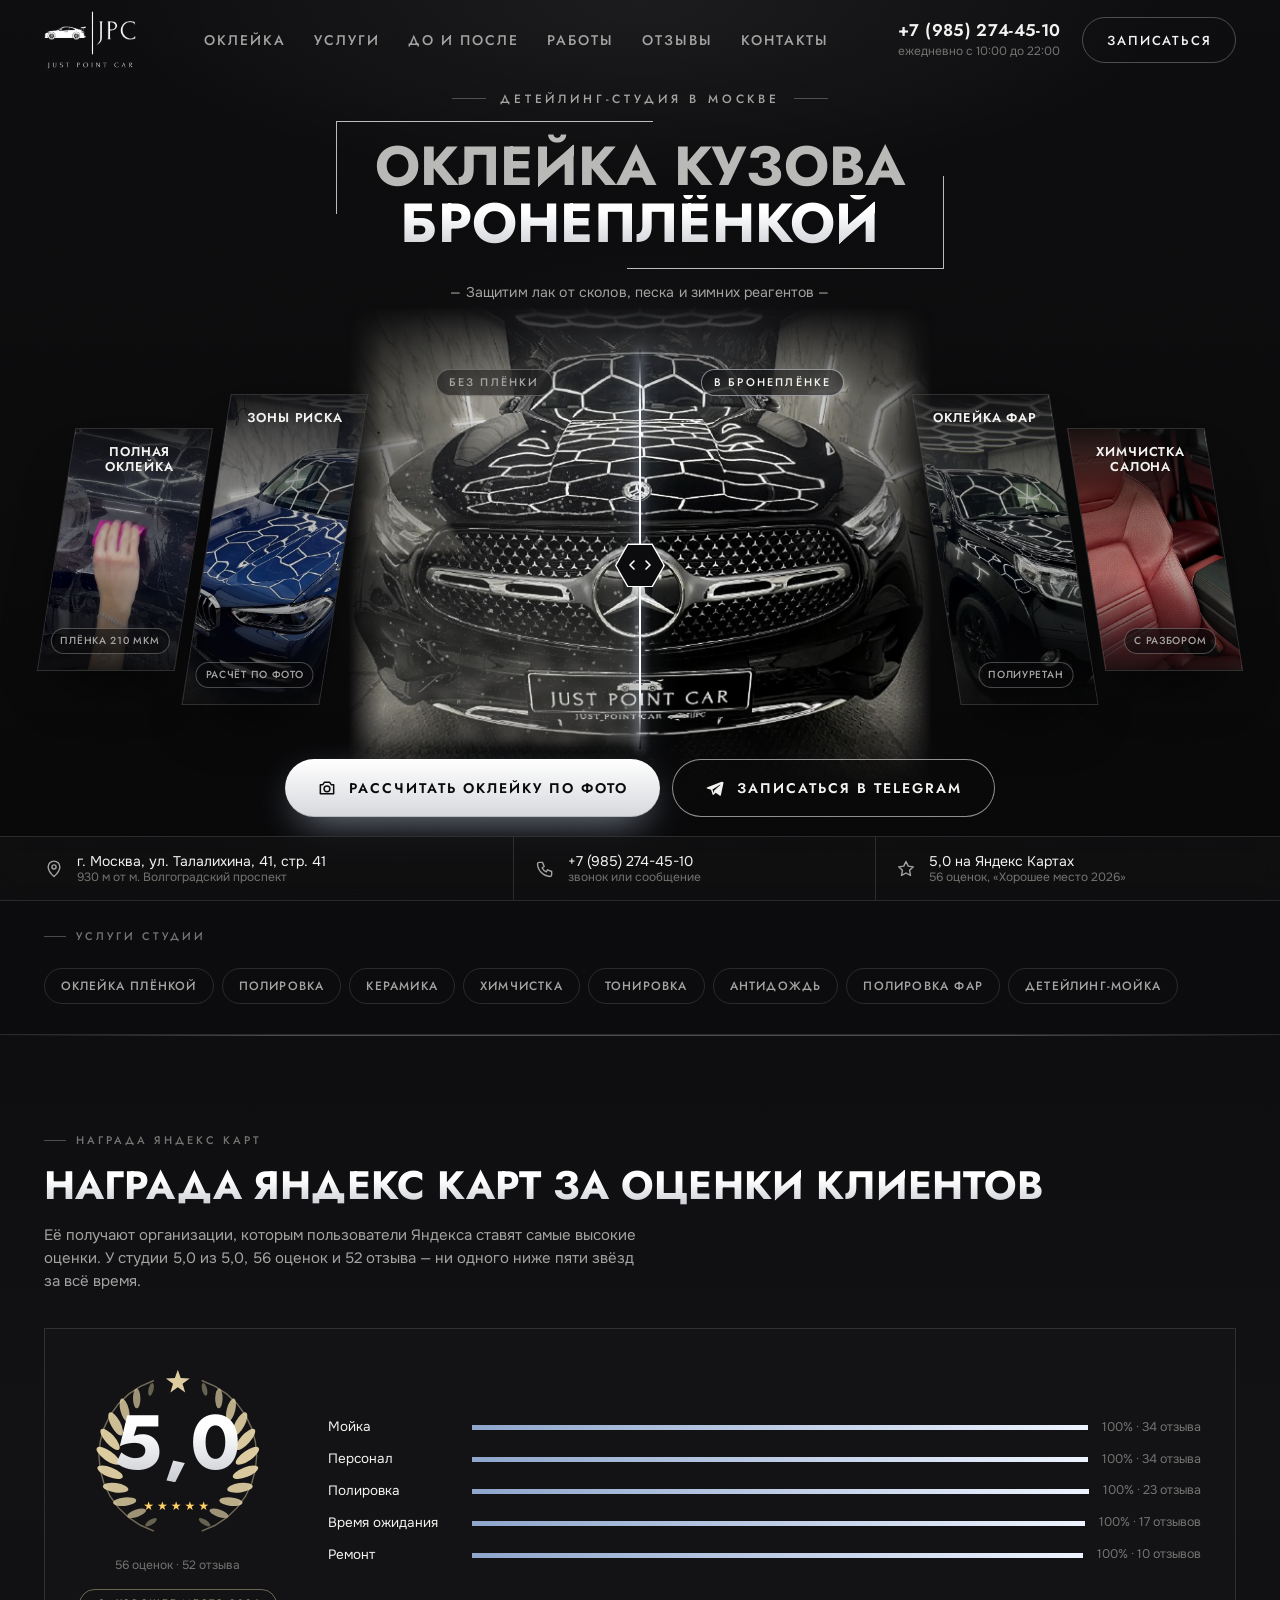
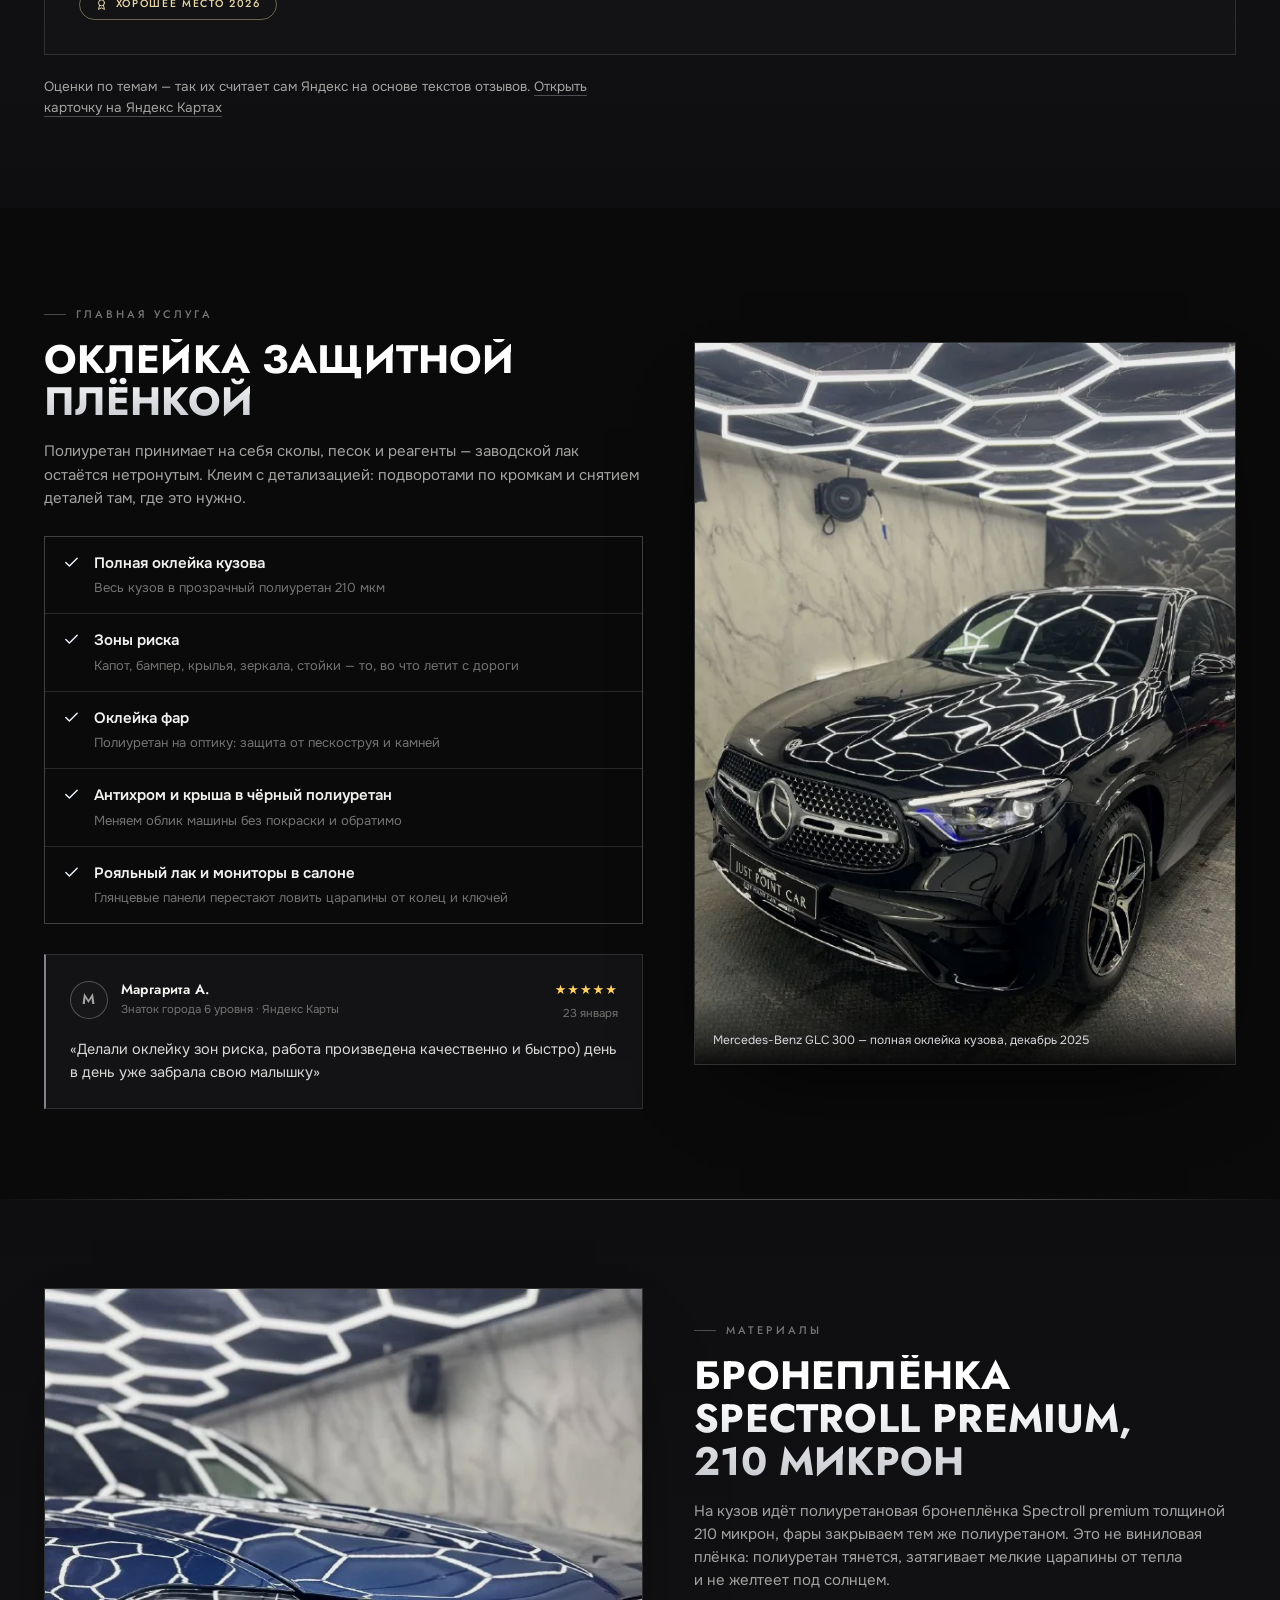
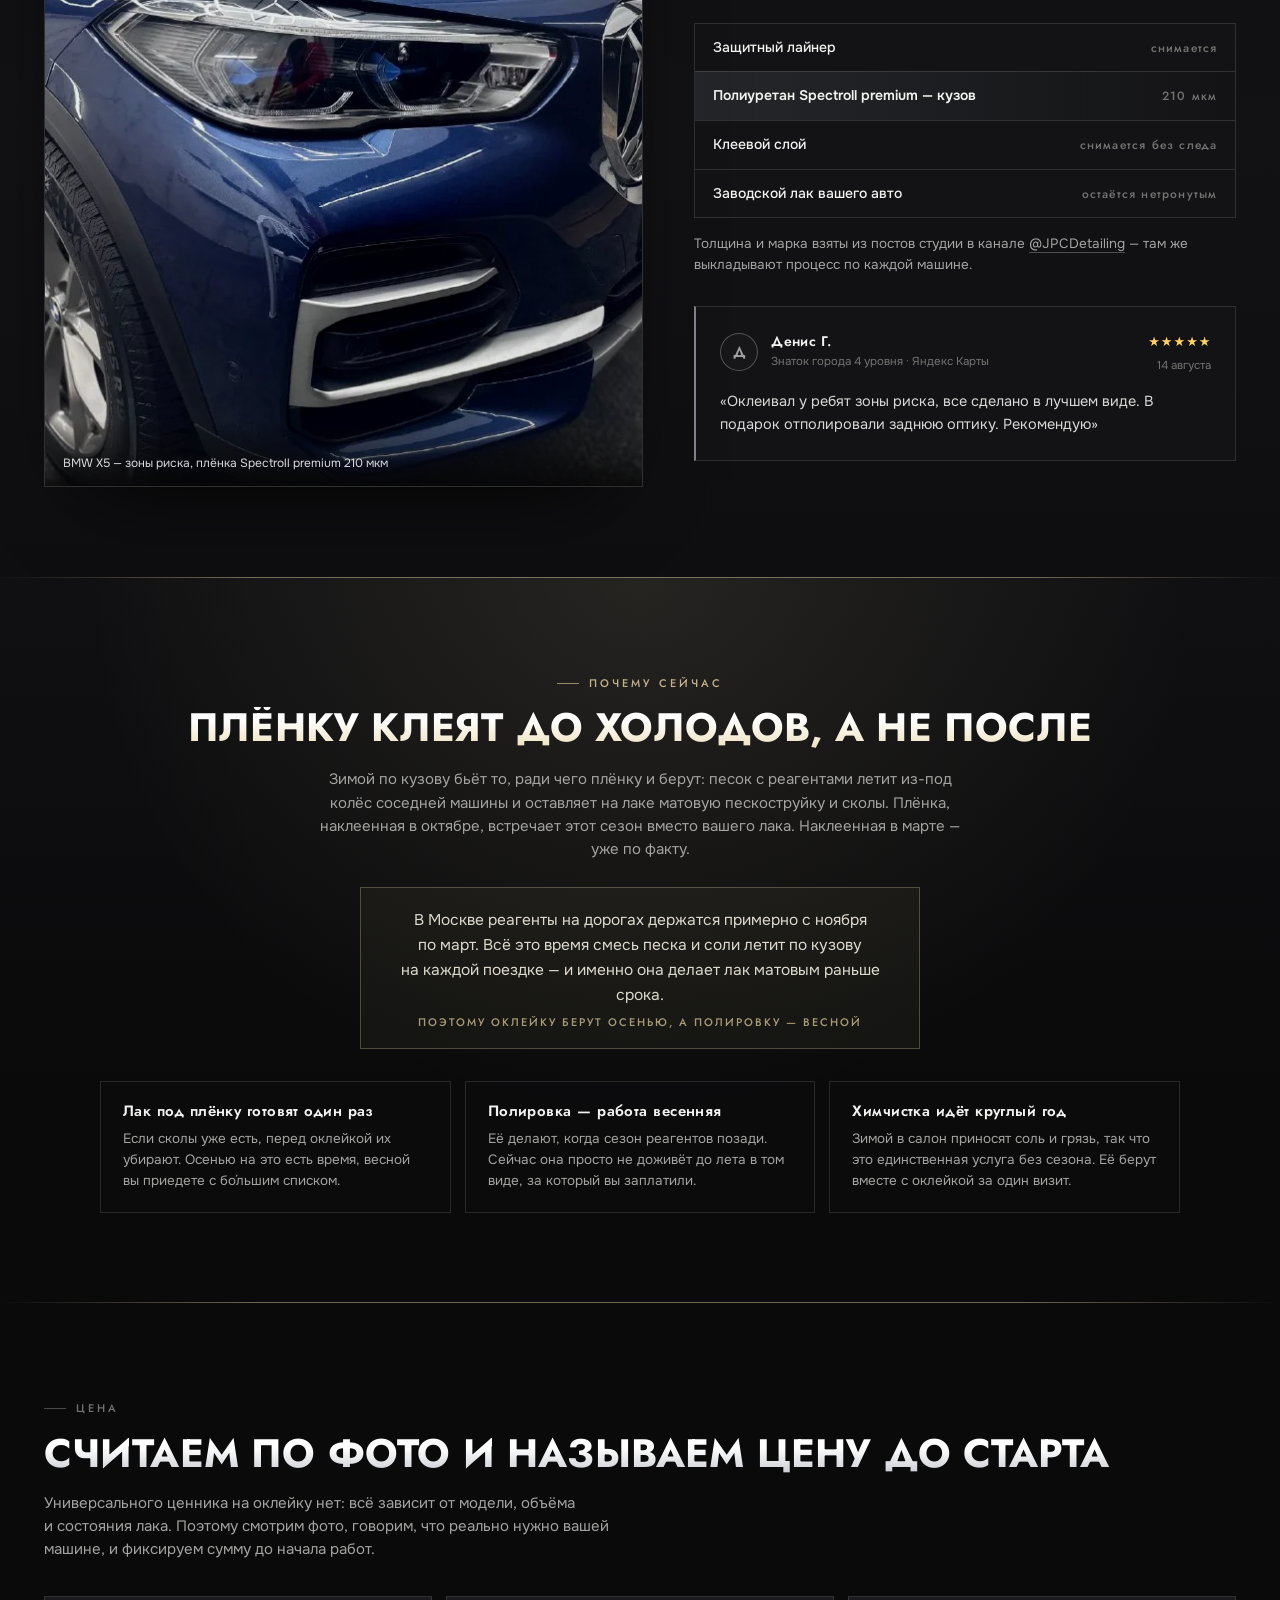
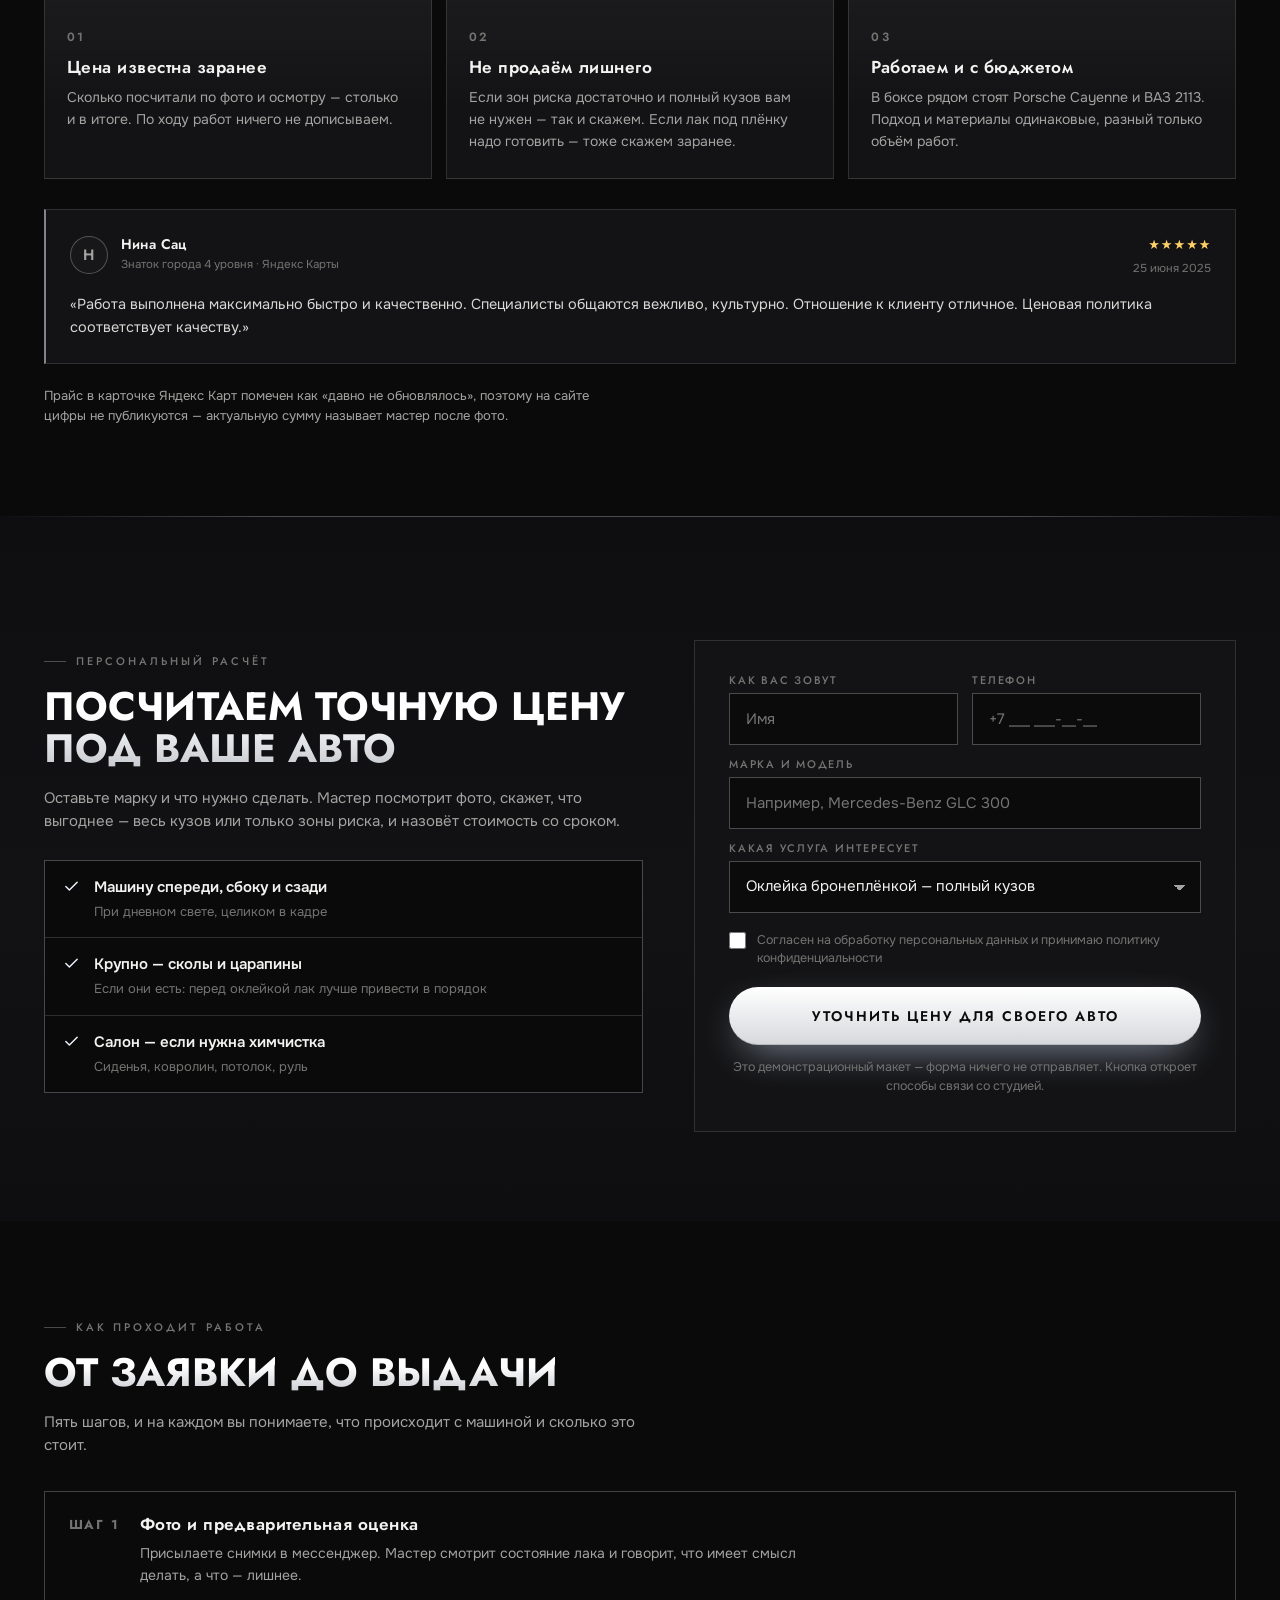
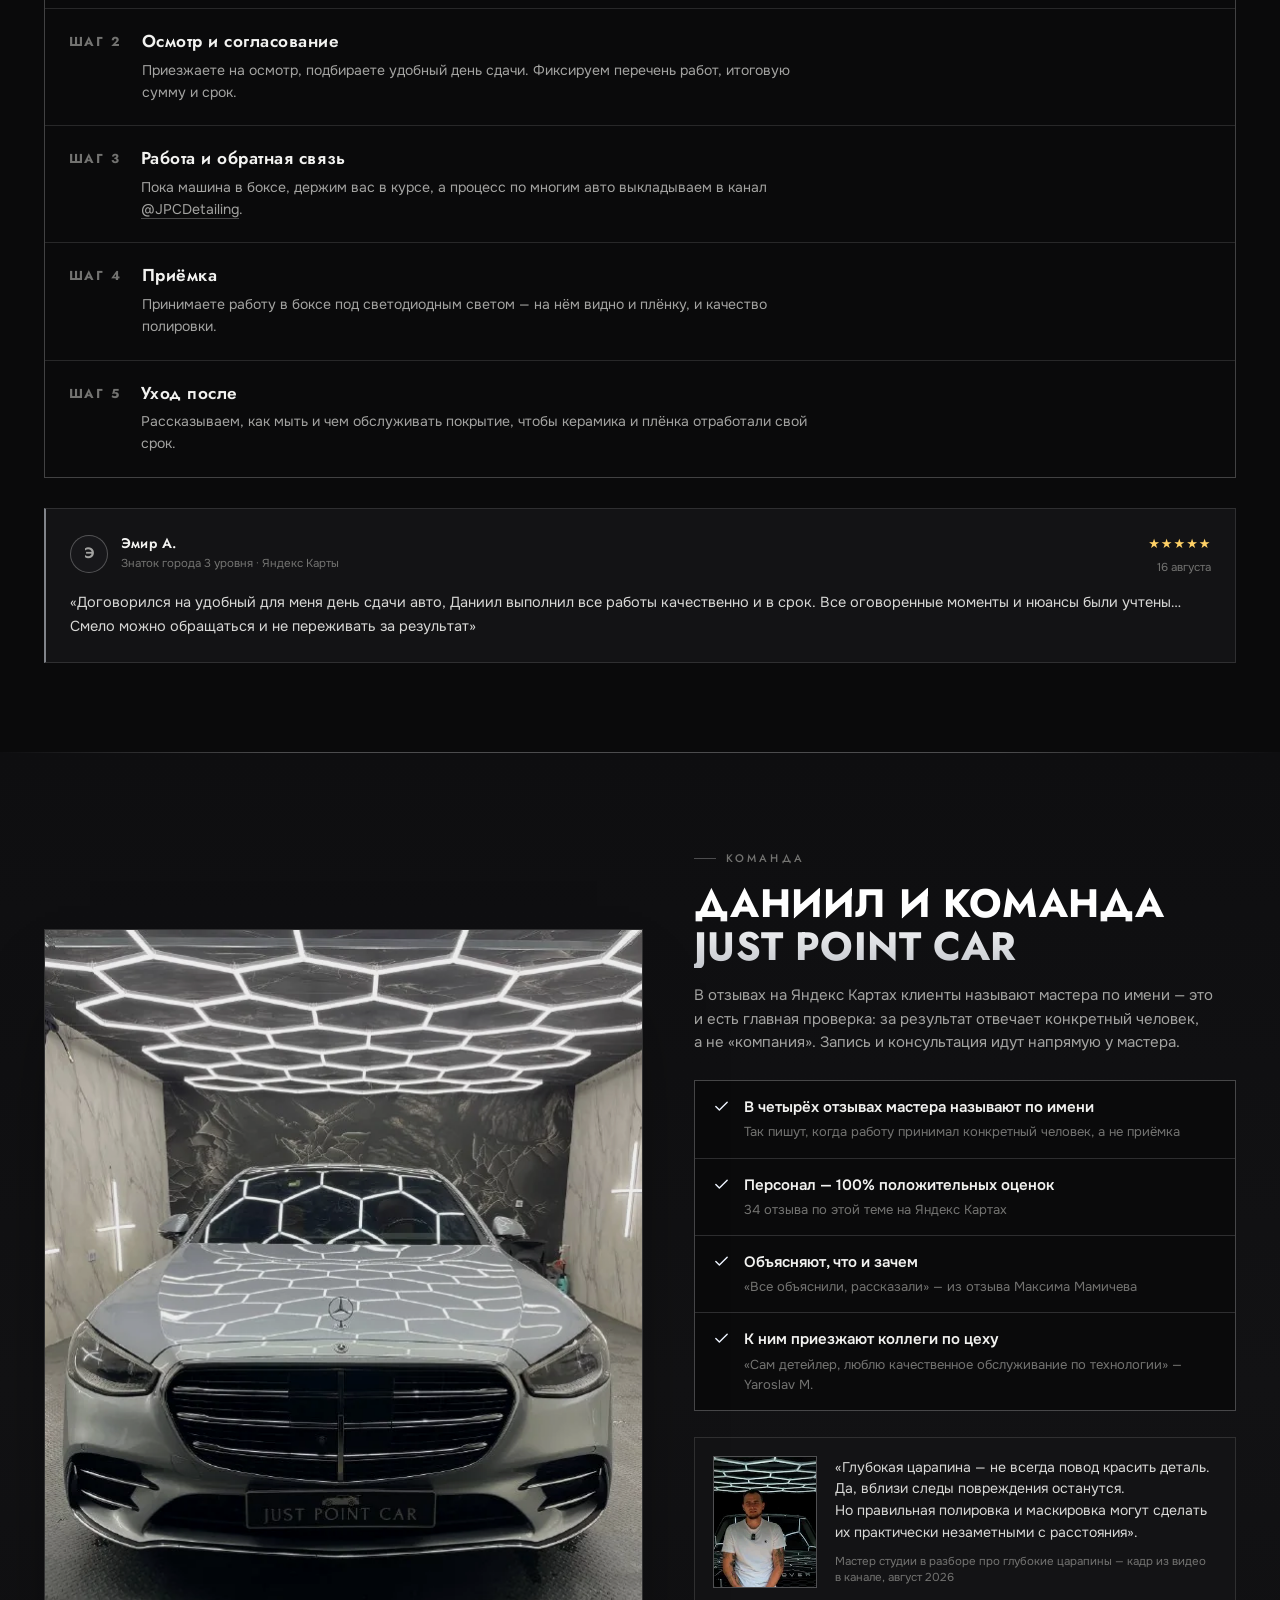
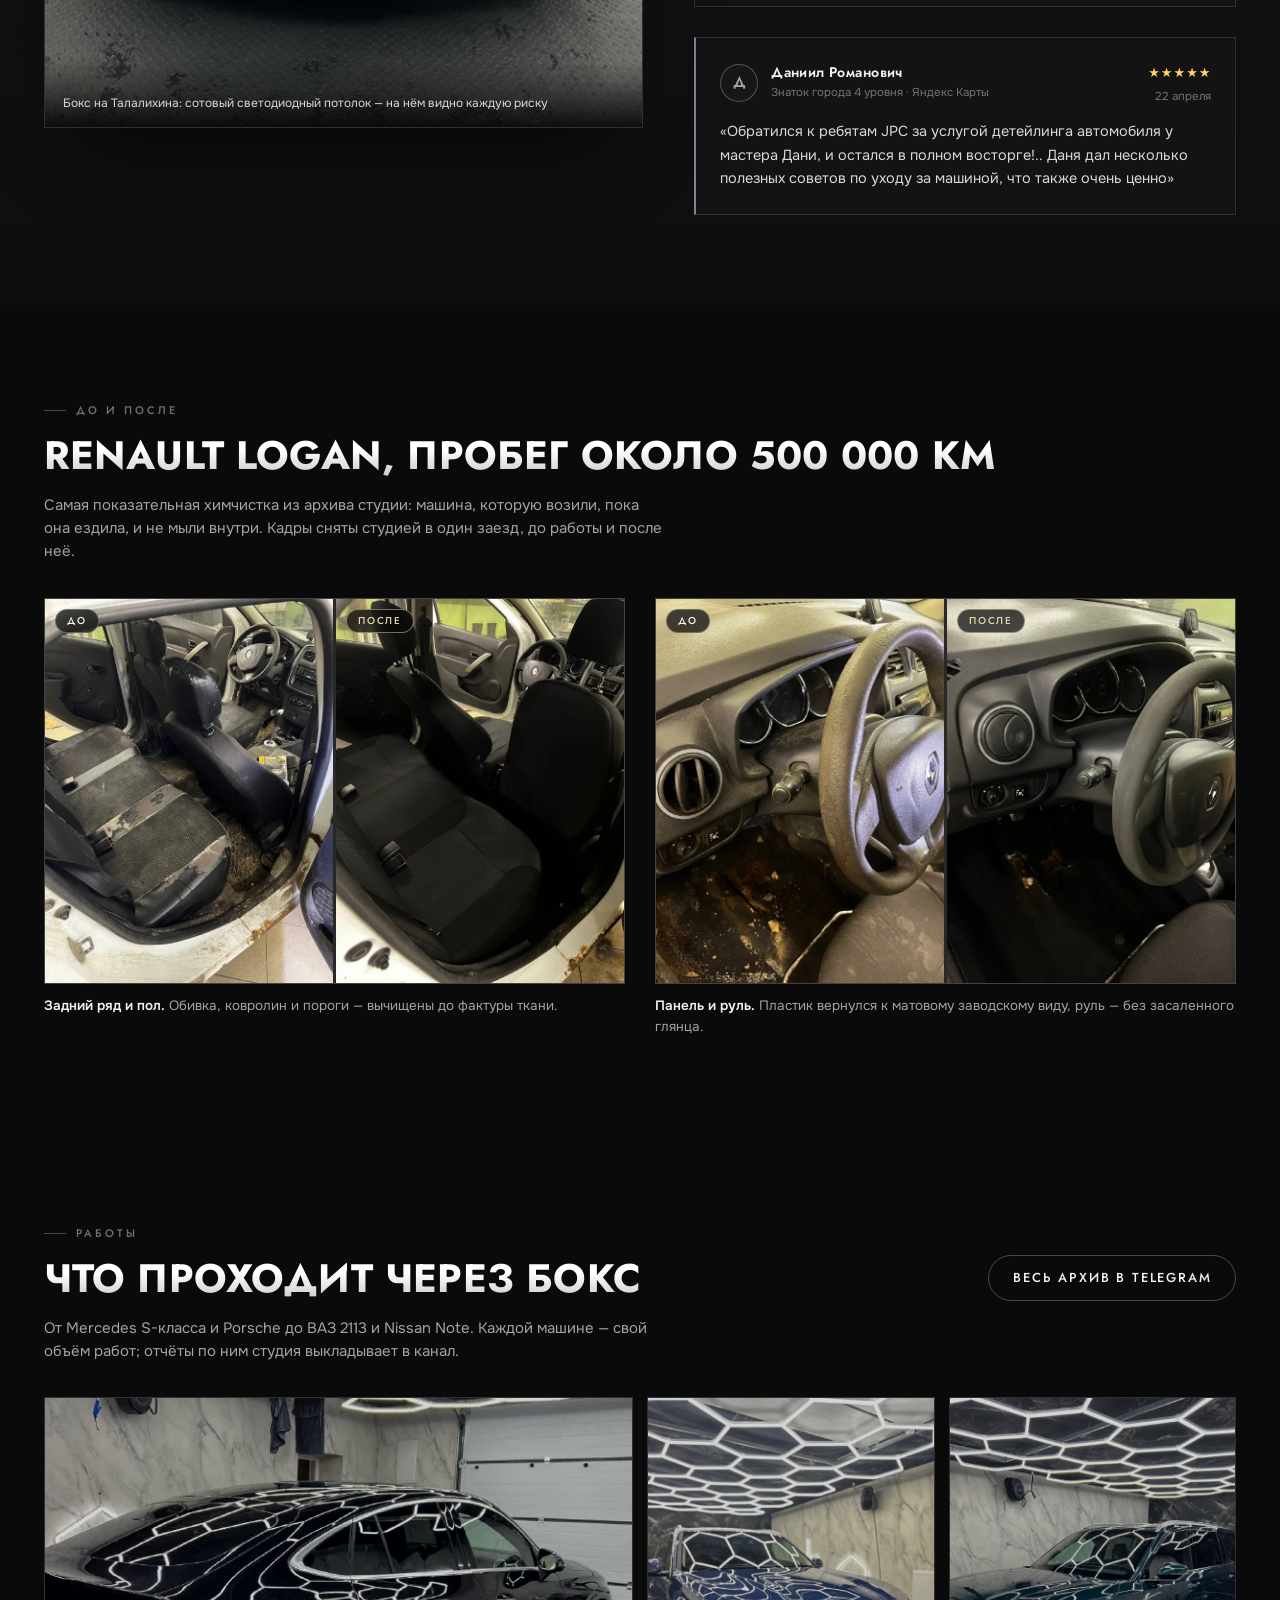
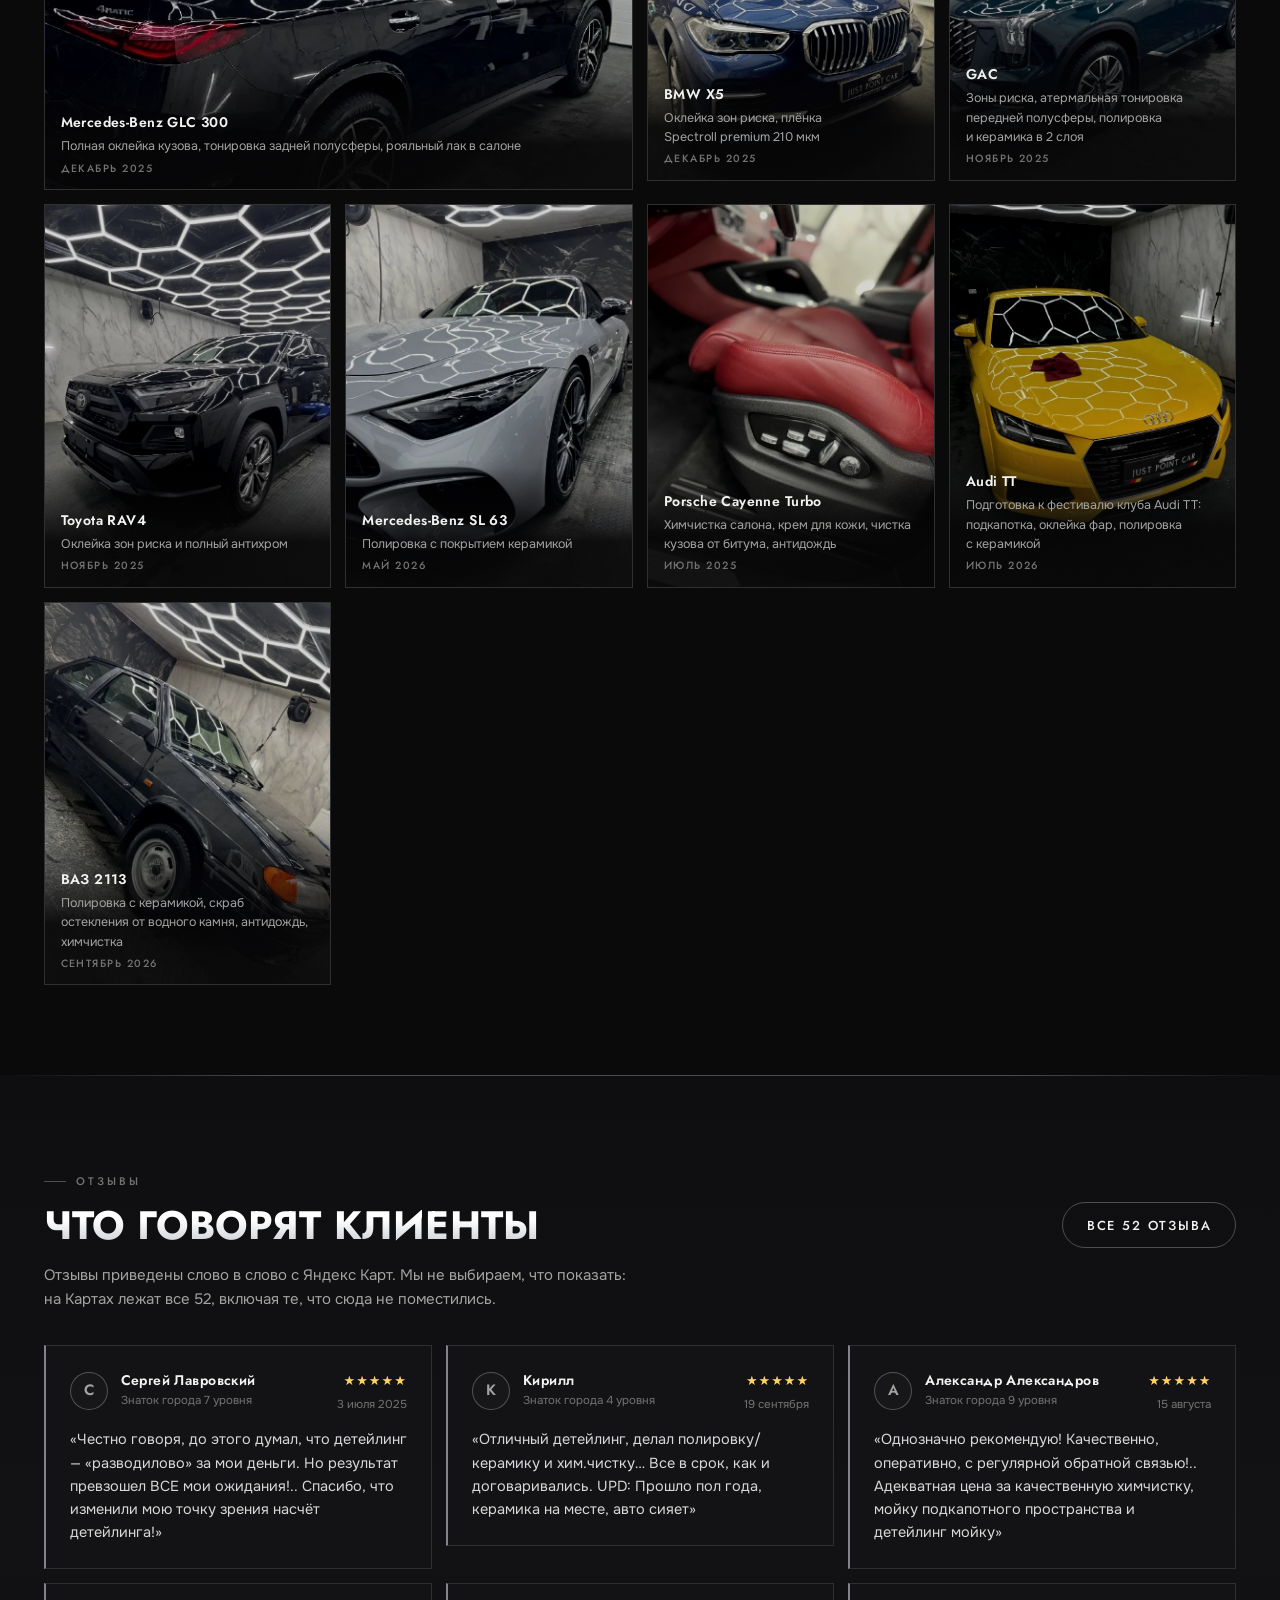
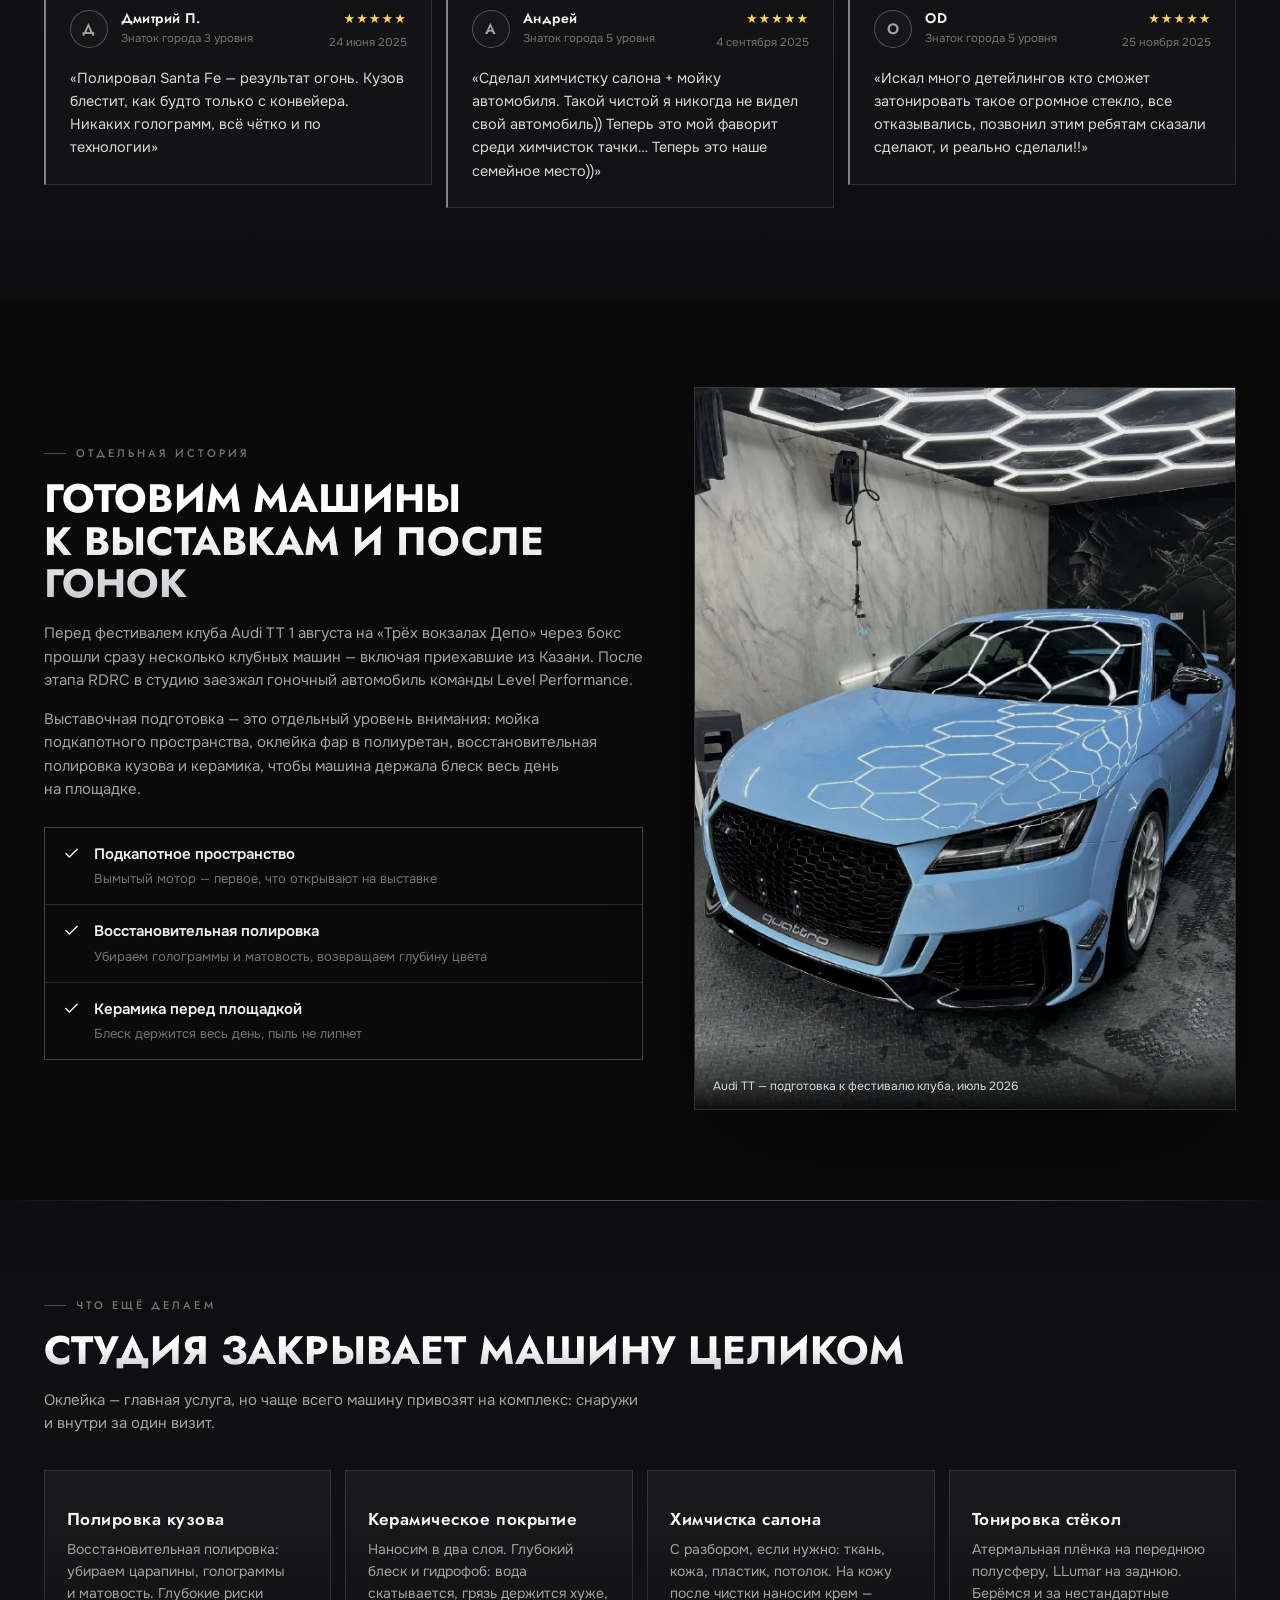
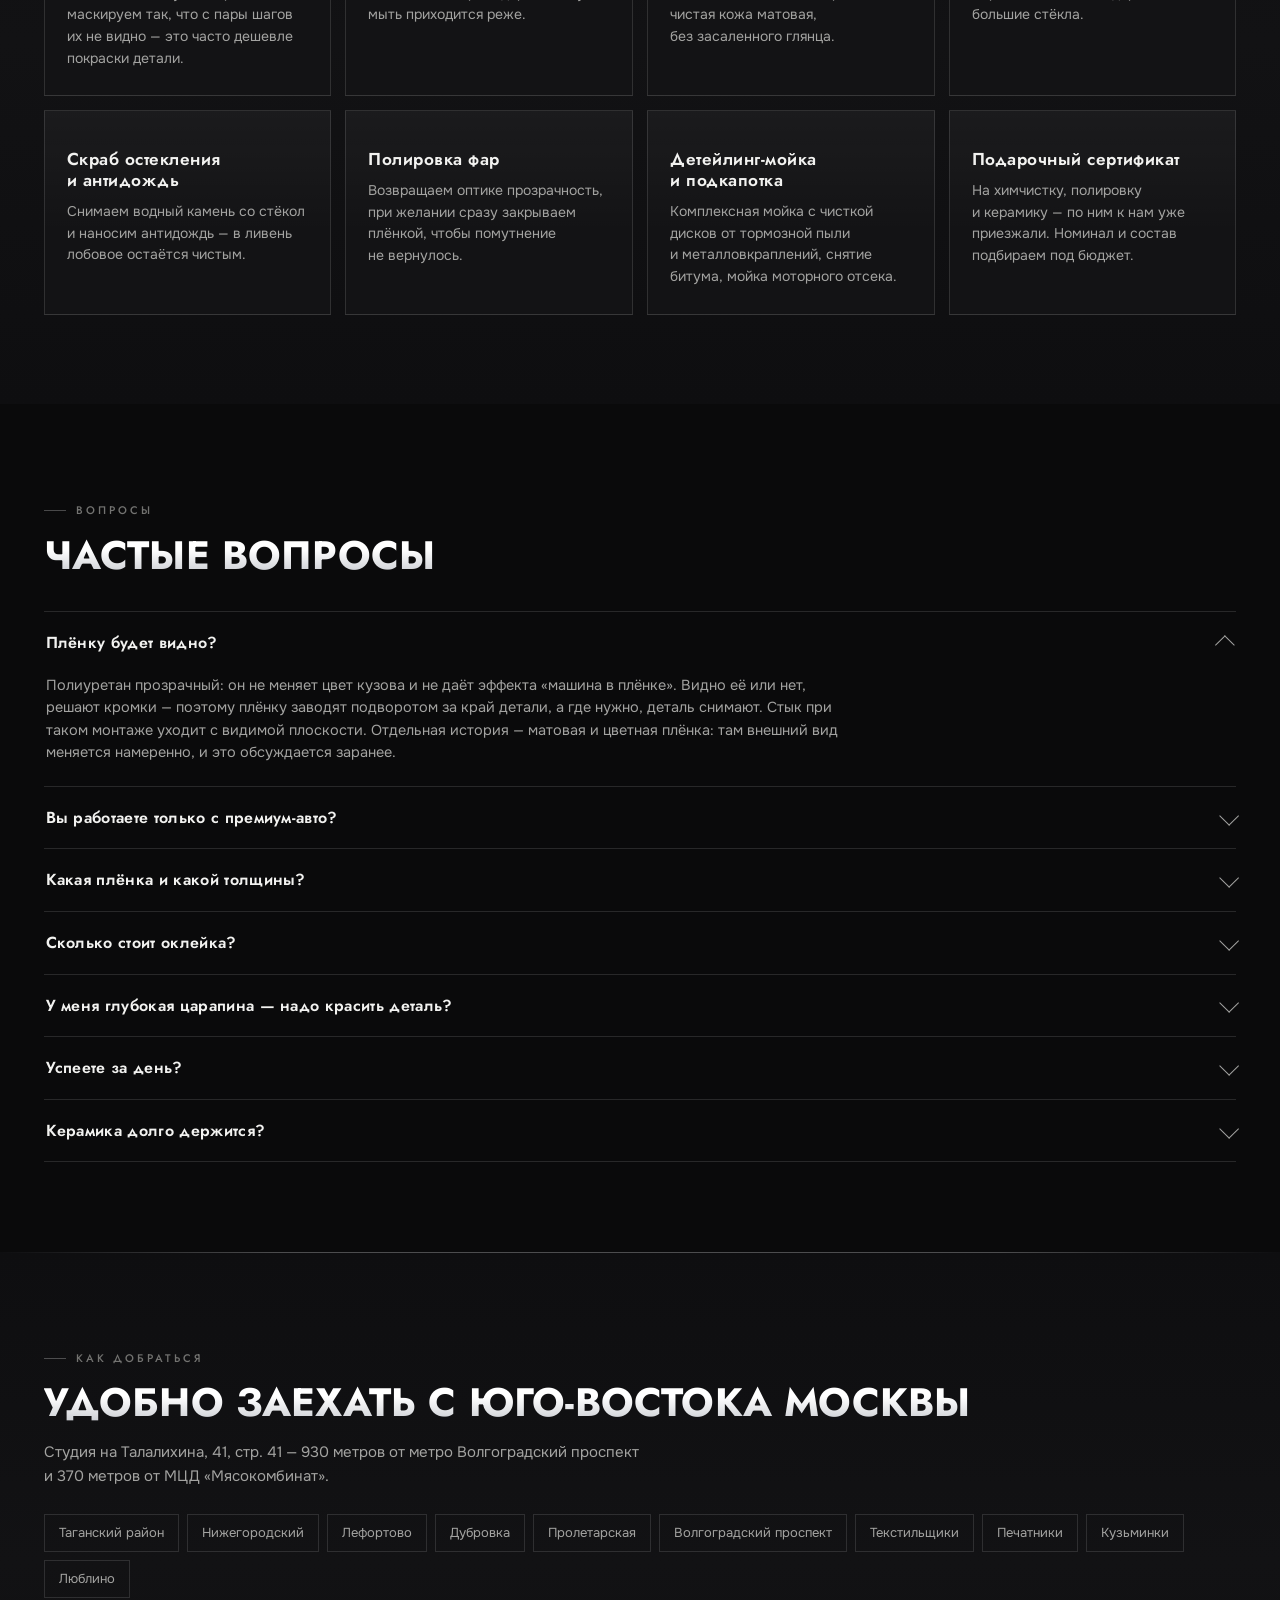
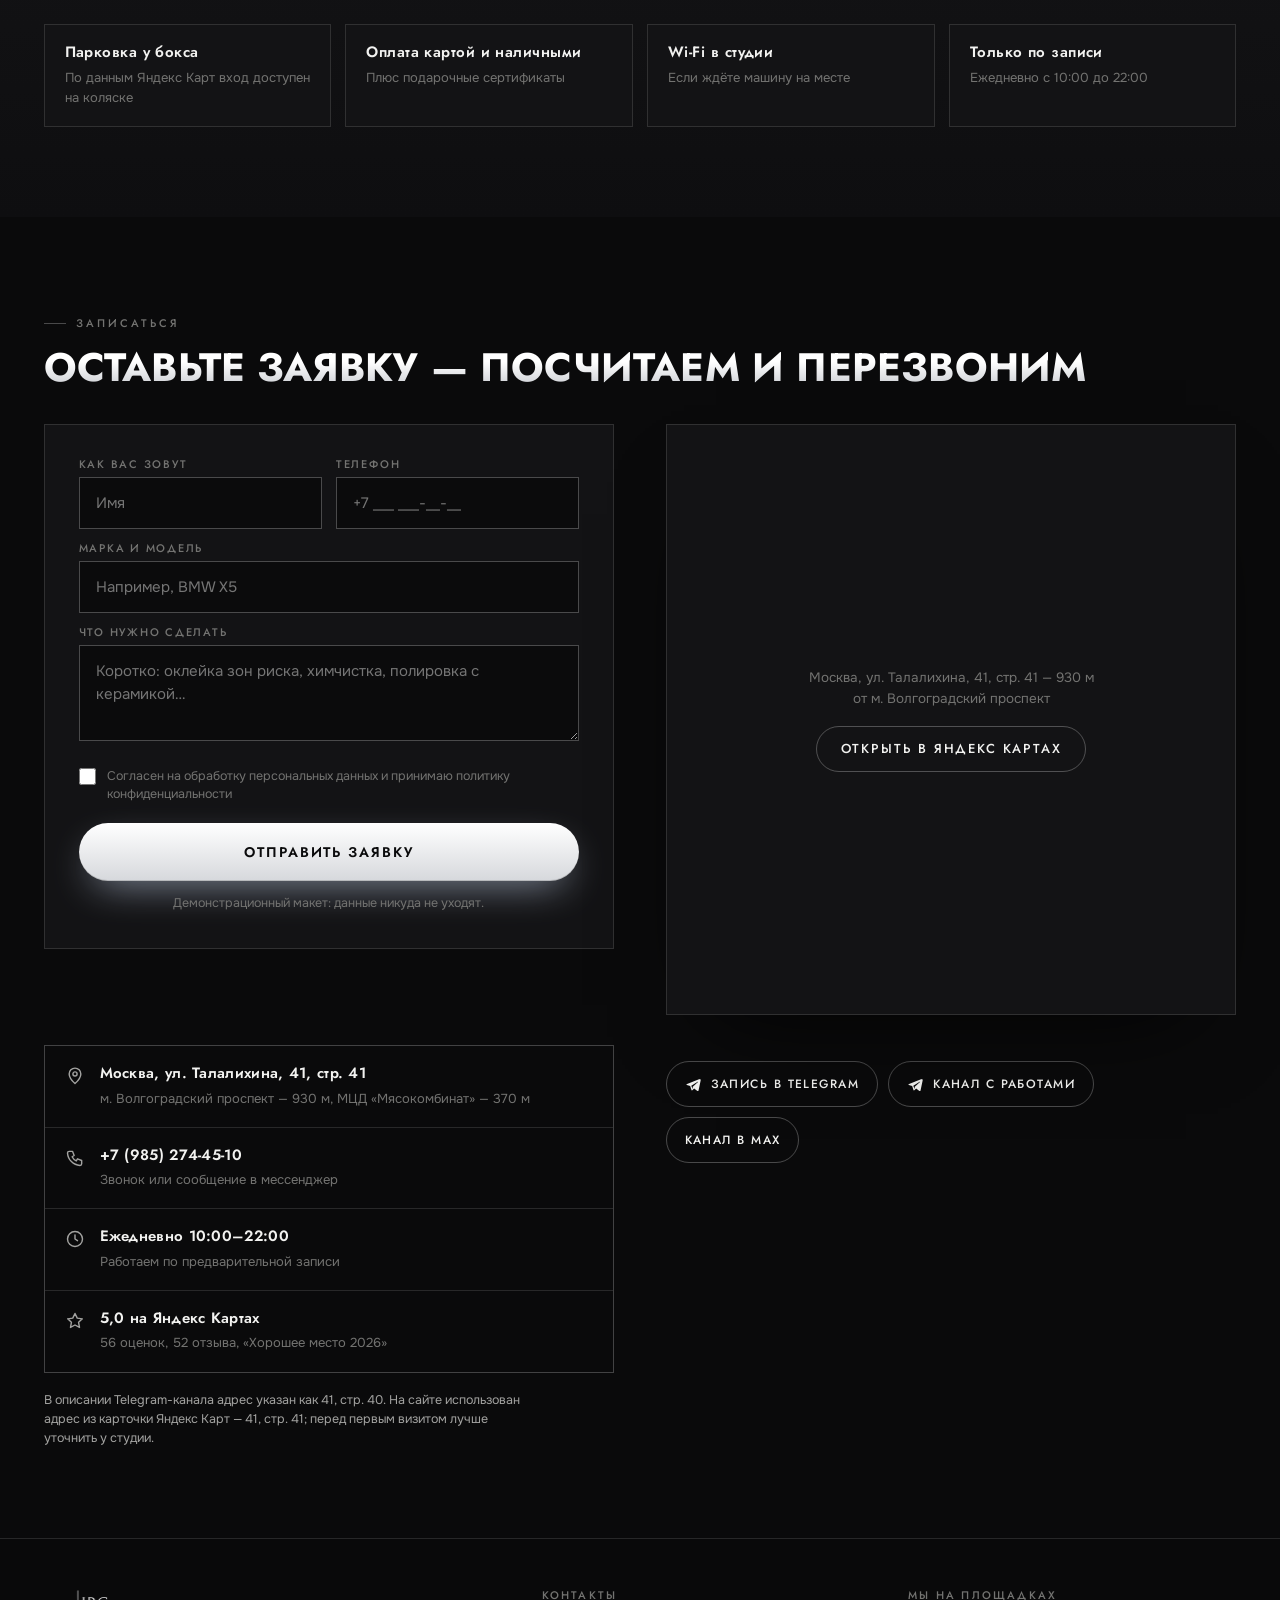
==== commit cefb3735: "Убраны кадры и цифра из чужой студии Владелец сообщил, что фотографии из поста 89 сняты не у них: он" ====
--- a/index.html
+++ b/index.html
@@ -20,7 +20,7 @@
 <meta property="og:locale" content="ru_RU">
 <meta property="og:url" content="https://alexandrponomarev2020-hue.github.io/just-point-car/">
 <meta property="og:title" content="Оклейка кузова бронеплёнкой в Москве — детейлинг-студия Just Point Car">
-<meta property="og:description" content="Полиуретан 210 мкм на кузов и 190 мкм на фары, полировка, керамика, химчистка салона. Талалихина, 41с41, рядом с м. Волгоградский проспект. 5,0 на Яндекс Картах, 52 отзыва.">
+<meta property="og:description" content="Бронеплёнка Spectroll premium 210 мкм, полировка, керамика, химчистка салона. Талалихина, 41с41, рядом с м. Волгоградский проспект. 5,0 на Яндекс Картах, 52 отзыва.">
 <meta property="og:image" content="https://alexandrponomarev2020-hue.github.io/just-point-car/img/meta/og.jpg">
 <meta property="og:image:width" content="1200">
 <meta property="og:image:height" content="630">
@@ -573,7 +573,7 @@
     </figure>
 
     <ul class="svc svc-r" aria-label="Услуги">
-      <li class="card inner"><a href="#uslugi"><img src="img/v3/svc-lights.webp" alt="Мастер оклеивает фару BMW 5 серии полиуретановой плёнкой" width="640" height="960"><span class="card-t"><b>Оклейка фар</b><small>плёнка 190&nbsp;мкм</small></span></a></li>
+      <li class="card inner"><a href="#uslugi"><img src="img/v3/svc-lights.webp" alt="Чёрный Toyota Land Cruiser Prado с оклеенными фарами в боксе Just Point Car" width="640" height="960"><span class="card-t"><b>Оклейка фар</b><small>полиуретан</small></span></a></li>
       <li class="card"><a href="#uslugi"><img src="img/v3/svc-clean.webp" alt="Красное кожаное сиденье Porsche Cayenne после химчистки салона" width="640" height="960"><span class="card-t"><b>Химчистка<br>салона</b><small>с&nbsp;разбором</small></span></a></li>
     </ul>
   </div>
@@ -592,7 +592,7 @@
   <ul class="panels-m" aria-label="Услуги">
     <li class="card"><a href="#uslugi"><img src="img/v3/svc-full.webp" alt="Мастер разглаживает полиуретановую бронеплёнку на крыле чёрного Mercedes" width="640" height="960" loading="lazy"><span class="card-t"><b>Полная<br>оклейка</b><small>плёнка 210&nbsp;мкм</small></span></a></li>
     <li class="card"><a href="#uslugi"><img src="img/v3/svc-zones.webp" alt="Синий BMW X5 после оклейки зон риска бронеплёнкой Spectroll 210 мкм" width="640" height="960" loading="lazy"><span class="card-t"><b>Зоны риска</b><small>расчёт по&nbsp;фото</small></span></a></li>
-    <li class="card"><a href="#uslugi"><img src="img/v3/svc-lights.webp" alt="Мастер оклеивает фару BMW 5 серии полиуретановой плёнкой" width="640" height="960" loading="lazy"><span class="card-t"><b>Оклейка фар</b><small>плёнка 190&nbsp;мкм</small></span></a></li>
+    <li class="card"><a href="#uslugi"><img src="img/v3/svc-lights.webp" alt="Чёрный Toyota Land Cruiser Prado с оклеенными фарами в боксе Just Point Car" width="640" height="960" loading="lazy"><span class="card-t"><b>Оклейка фар</b><small>полиуретан</small></span></a></li>
     <li class="card"><a href="#uslugi"><img src="img/v3/svc-clean.webp" alt="Красное кожаное сиденье Porsche Cayenne после химчистки салона" width="640" height="960" loading="lazy"><span class="card-t"><b>Химчистка<br>салона</b><small>с&nbsp;разбором</small></span></a></li>
   </ul>
 
@@ -703,7 +703,7 @@
       <ul class="ticks">
         <li><svg viewBox="0 0 24 24" fill="none" stroke="currentColor" stroke-width="2" stroke-linecap="round" stroke-linejoin="round" aria-hidden="true"><path d="m4 12 5 5L20 6"/></svg><div><b>Полная оклейка кузова</b><span>Весь кузов в&nbsp;прозрачный полиуретан 210&nbsp;мкм</span></div></li>
         <li><svg viewBox="0 0 24 24" fill="none" stroke="currentColor" stroke-width="2" stroke-linecap="round" stroke-linejoin="round" aria-hidden="true"><path d="m4 12 5 5L20 6"/></svg><div><b>Зоны риска</b><span>Капот, бампер, крылья, зеркала, стойки&nbsp;— то, во&nbsp;что летит с&nbsp;дороги</span></div></li>
-        <li><svg viewBox="0 0 24 24" fill="none" stroke="currentColor" stroke-width="2" stroke-linecap="round" stroke-linejoin="round" aria-hidden="true"><path d="m4 12 5 5L20 6"/></svg><div><b>Оклейка фар</b><span>Плёнка 190&nbsp;мкм: защита оптики от&nbsp;пескоструя и&nbsp;камней</span></div></li>
+        <li><svg viewBox="0 0 24 24" fill="none" stroke="currentColor" stroke-width="2" stroke-linecap="round" stroke-linejoin="round" aria-hidden="true"><path d="m4 12 5 5L20 6"/></svg><div><b>Оклейка фар</b><span>Полиуретан на&nbsp;оптику: защита от&nbsp;пескоструя и&nbsp;камней</span></div></li>
         <li><svg viewBox="0 0 24 24" fill="none" stroke="currentColor" stroke-width="2" stroke-linecap="round" stroke-linejoin="round" aria-hidden="true"><path d="m4 12 5 5L20 6"/></svg><div><b>Антихром и крыша в&nbsp;чёрный полиуретан</b><span>Меняем облик машины без&nbsp;покраски и&nbsp;обратимо</span></div></li>
         <li><svg viewBox="0 0 24 24" fill="none" stroke="currentColor" stroke-width="2" stroke-linecap="round" stroke-linejoin="round" aria-hidden="true"><path d="m4 12 5 5L20 6"/></svg><div><b>Рояльный лак и&nbsp;мониторы в&nbsp;салоне</b><span>Глянцевые панели перестают ловить царапины от&nbsp;колец и&nbsp;ключей</span></div></li>
       </ul>
@@ -727,17 +727,16 @@
 <section class="sec alt" id="plenka" aria-labelledby="plenka-t">
   <div class="wrap two rev-order">
     <figure class="shot tall">
-      <img src="img/site/lights.webp" alt="Мастер оклеивает фару BMW 5 серии полиуретановой бронеплёнкой" width="600" height="800" loading="lazy">
-      <figcaption>Оклейка фар BMW&nbsp;530 — полиуретан 190&nbsp;мкм</figcaption>
+      <img src="img/site/lights.webp" alt="Синий BMW X5 после оклейки зон риска плёнкой Spectroll premium в боксе Just Point Car" width="600" height="800" loading="lazy">
+      <figcaption>BMW&nbsp;X5 — зоны риска, плёнка Spectroll&nbsp;premium 210&nbsp;мкм</figcaption>
     </figure>
     <div class="txt">
       <p class="kick">Материалы</p>
-      <h2 id="plenka-t">Полиуретан 210&nbsp;мкм на&nbsp;кузов, 190&nbsp;— на&nbsp;фары</h2>
-      <p class="lead">На&nbsp;кузов идёт полиуретановая бронеплёнка Spectroll&nbsp;premium 210&nbsp;микрон, на&nbsp;фары&nbsp;— 190&nbsp;микрон. Это не&nbsp;виниловая плёнка: полиуретан тянется, затягивает мелкие царапины от&nbsp;тепла и&nbsp;не&nbsp;желтеет под&nbsp;солнцем.</p>
+      <h2 id="plenka-t">Бронеплёнка Spectroll&nbsp;premium, 210&nbsp;микрон</h2>
+      <p class="lead">На&nbsp;кузов идёт полиуретановая бронеплёнка Spectroll&nbsp;premium толщиной 210&nbsp;микрон, фары закрываем тем же полиуретаном. Это не&nbsp;виниловая плёнка: полиуретан тянется, затягивает мелкие царапины от&nbsp;тепла и&nbsp;не&nbsp;желтеет под&nbsp;солнцем.</p>
       <ul class="layers">
         <li><b>Защитный лайнер</b><i>снимается</i></li>
         <li class="acc"><b>Полиуретан Spectroll&nbsp;premium — кузов</b><i>210&nbsp;мкм</i></li>
-        <li class="acc"><b>Полиуретан — фары</b><i>190&nbsp;мкм</i></li>
         <li><b>Клеевой слой</b><i>снимается без&nbsp;следа</i></li>
         <li><b>Заводской лак вашего авто</b><i>остаётся нетронутым</i></li>
       </ul>
@@ -874,8 +873,8 @@
 <section class="sec alt" id="master" aria-labelledby="master-t">
   <div class="wrap two rev-order">
     <figure class="shot tall">
-      <img src="img/site/shop.webp" alt="Мастера Just Point Car за работой в боксе на Талалихина: BMW 5 серии с открытым капотом" width="600" height="800" loading="lazy">
-      <figcaption>Бокс на&nbsp;Талалихина в&nbsp;рабочий день</figcaption>
+      <img src="img/site/sclass.webp" alt="Mercedes-Benz S-класса в боксе Just Point Car под сотовым светодиодным потолком" width="600" height="800" loading="lazy">
+      <figcaption>Бокс на&nbsp;Талалихина: сотовый светодиодный потолок — на&nbsp;нём видно каждую риску</figcaption>
     </figure>
     <div class="txt">
       <p class="kick">Команда</p>
@@ -1043,7 +1042,7 @@
     <div class="faq">
       <details open><summary>Плёнку будет видно?</summary><p>Полиуретан прозрачный: он не&nbsp;меняет цвет кузова и&nbsp;не&nbsp;даёт эффекта «машина в&nbsp;плёнке». Видно её или нет, решают кромки&nbsp;— поэтому плёнку заводят подворотом за&nbsp;край детали, а&nbsp;где нужно, деталь снимают. Стык при таком монтаже уходит с&nbsp;видимой плоскости. Отдельная история&nbsp;— матовая и&nbsp;цветная плёнка: там внешний вид меняется намеренно, и&nbsp;это обсуждается заранее.</p></details>
       <details><summary>Вы работаете только с&nbsp;премиум-авто?</summary><p>Нет. В&nbsp;отчётах студии рядом стоят Mercedes&nbsp;S-класса, Porsche&nbsp;Cayenne, Audi&nbsp;Q8&nbsp;— и&nbsp;ВАЗ&nbsp;2113, Nissan&nbsp;Note, Renault&nbsp;Logan с&nbsp;пробегом под&nbsp;500&nbsp;тысяч. Подход и&nbsp;материалы одинаковые, отличается только объём работ и&nbsp;цена.</p></details>
-      <details><summary>Какая плёнка и&nbsp;какой толщины?</summary><p>На&nbsp;кузов&nbsp;— полиуретановая бронеплёнка Spectroll&nbsp;premium 210&nbsp;микрон, на&nbsp;фары&nbsp;— 190&nbsp;микрон. Обе прозрачные и&nbsp;снимаются без&nbsp;следа для&nbsp;заводского лака.</p></details>
+      <details><summary>Какая плёнка и&nbsp;какой толщины?</summary><p>На&nbsp;кузов&nbsp;— полиуретановая бронеплёнка Spectroll&nbsp;premium 210&nbsp;микрон, фары закрываем тем же полиуретаном. Плёнка прозрачная и&nbsp;снимается без&nbsp;следа для&nbsp;заводского лака.</p></details>
       <details><summary>Сколько стоит оклейка?</summary><p>Точной цифры без&nbsp;машины нет: сумма зависит от&nbsp;модели, объёма и&nbsp;состояния лака. Пришлите фото&nbsp;— мастер посчитает и&nbsp;зафиксирует цену до&nbsp;начала работ. Прайс в&nbsp;карточке Яндекс&nbsp;Карт давно не&nbsp;обновлялся, поэтому ориентироваться на&nbsp;него не&nbsp;стоит.</p></details>
       <details><summary>У&nbsp;меня глубокая царапина — надо красить деталь?</summary><p>Не&nbsp;всегда. Вблизи следы повреждения останутся, но&nbsp;правильная полировка и&nbsp;маскировка делают их практически незаметными с&nbsp;расстояния. Приезжайте на&nbsp;осмотр&nbsp;— скажем честно, поможет полировка или тут действительно нужен маляр.</p></details>
       <details><summary>Успеете за&nbsp;день?</summary><p>Зависит от&nbsp;объёма. Зоны риска и&nbsp;химчистку часто отдают в&nbsp;тот&nbsp;же день&nbsp;— «день в&nbsp;день уже забрала свою малышку», из&nbsp;отзыва Маргариты&nbsp;А. Полная оклейка кузова и&nbsp;комплекс с&nbsp;керамикой занимают больше времени; срок называем на&nbsp;осмотре.</p></details>
@@ -1392,7 +1391,7 @@
     "@type": "Offer",
     "itemOffered": {
      "@type": "Service",
-     "name": "Оклейка фар полиуретаном 190 мкм"
+     "name": "Оклейка фар полиуретаном"
     }
    },
    {
@@ -1481,7 +1480,7 @@
    "name": "Какая плёнка и какой толщины?",
    "acceptedAnswer": {
     "@type": "Answer",
-    "text": "На кузов — полиуретановая бронеплёнка Spectroll premium 210 микрон, на фары — 190 микрон. Обе прозрачные и снимаются без следа для заводского лака."
+    "text": "На кузов — полиуретановая бронеплёнка Spectroll premium 210 микрон, фары закрываем тем же полиуретаном. Плёнка прозрачная и снимается без следа для заводского лака."
    }
   },
   {
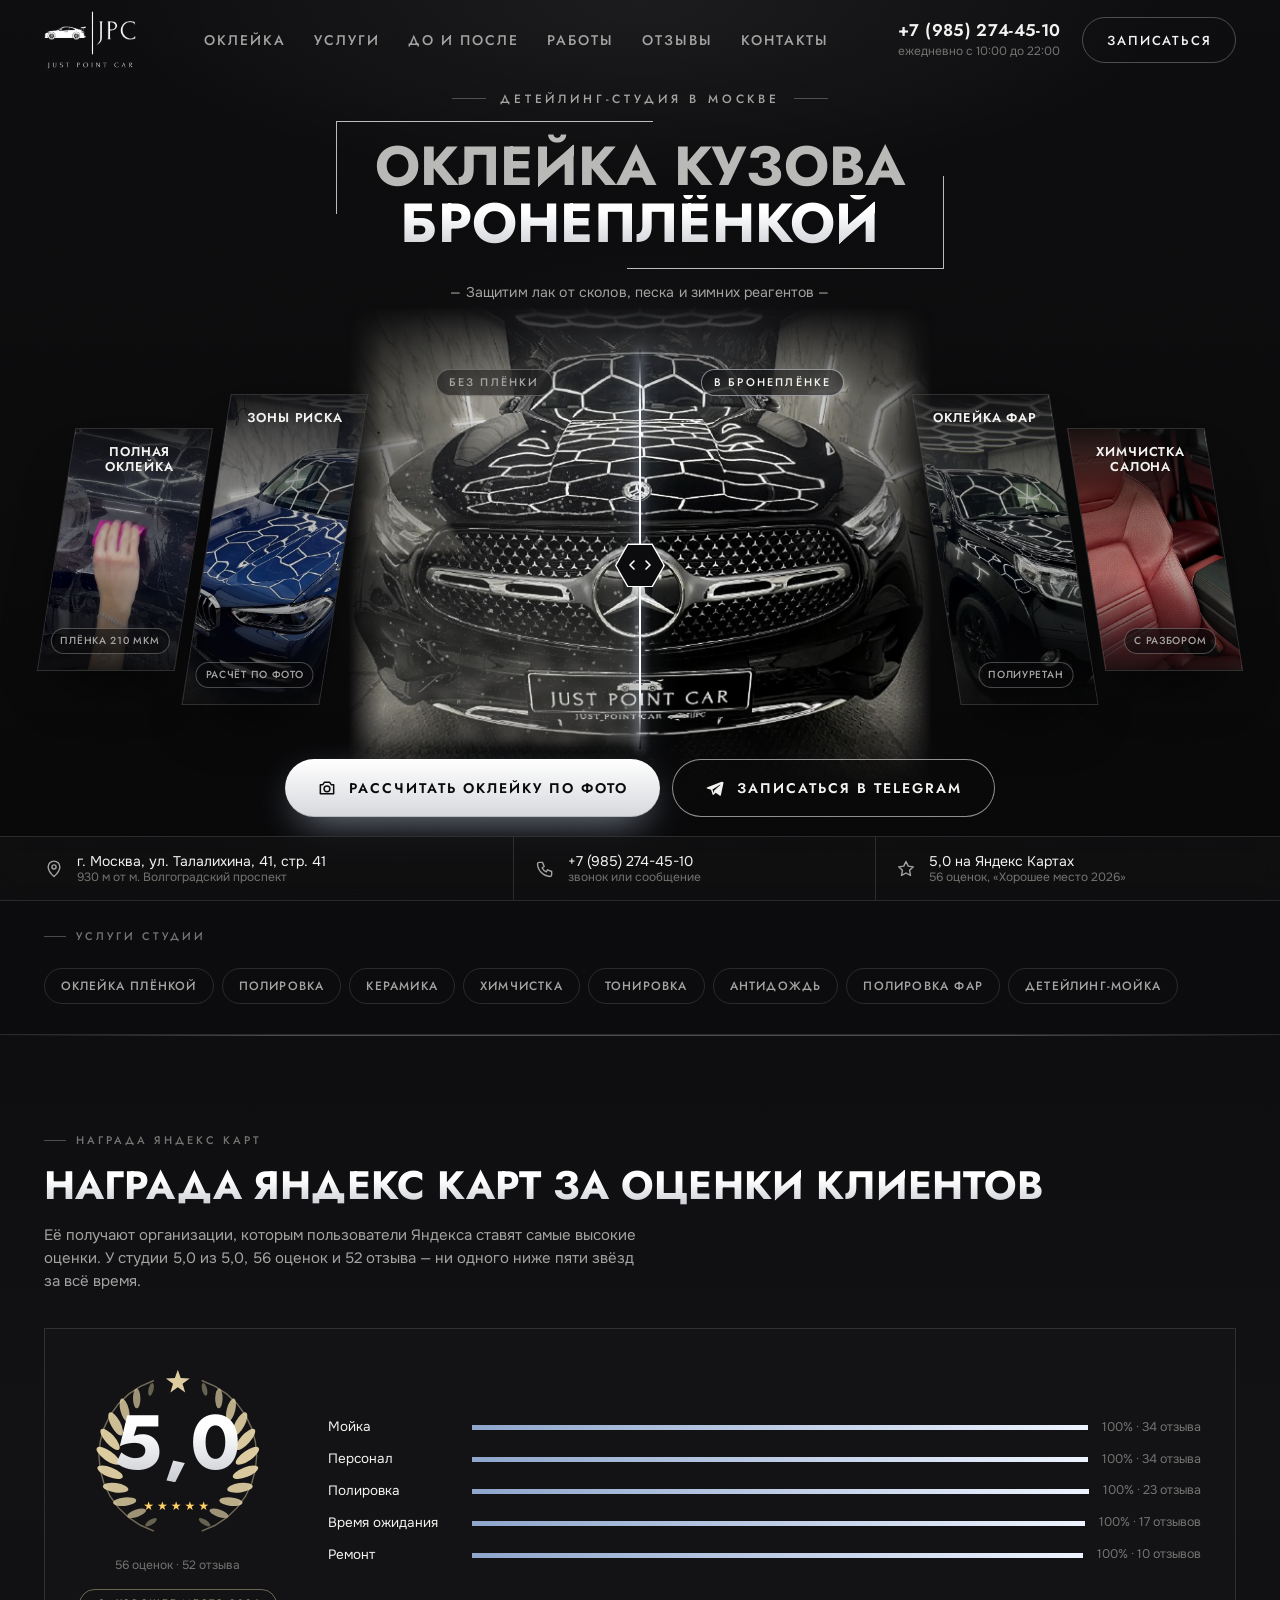
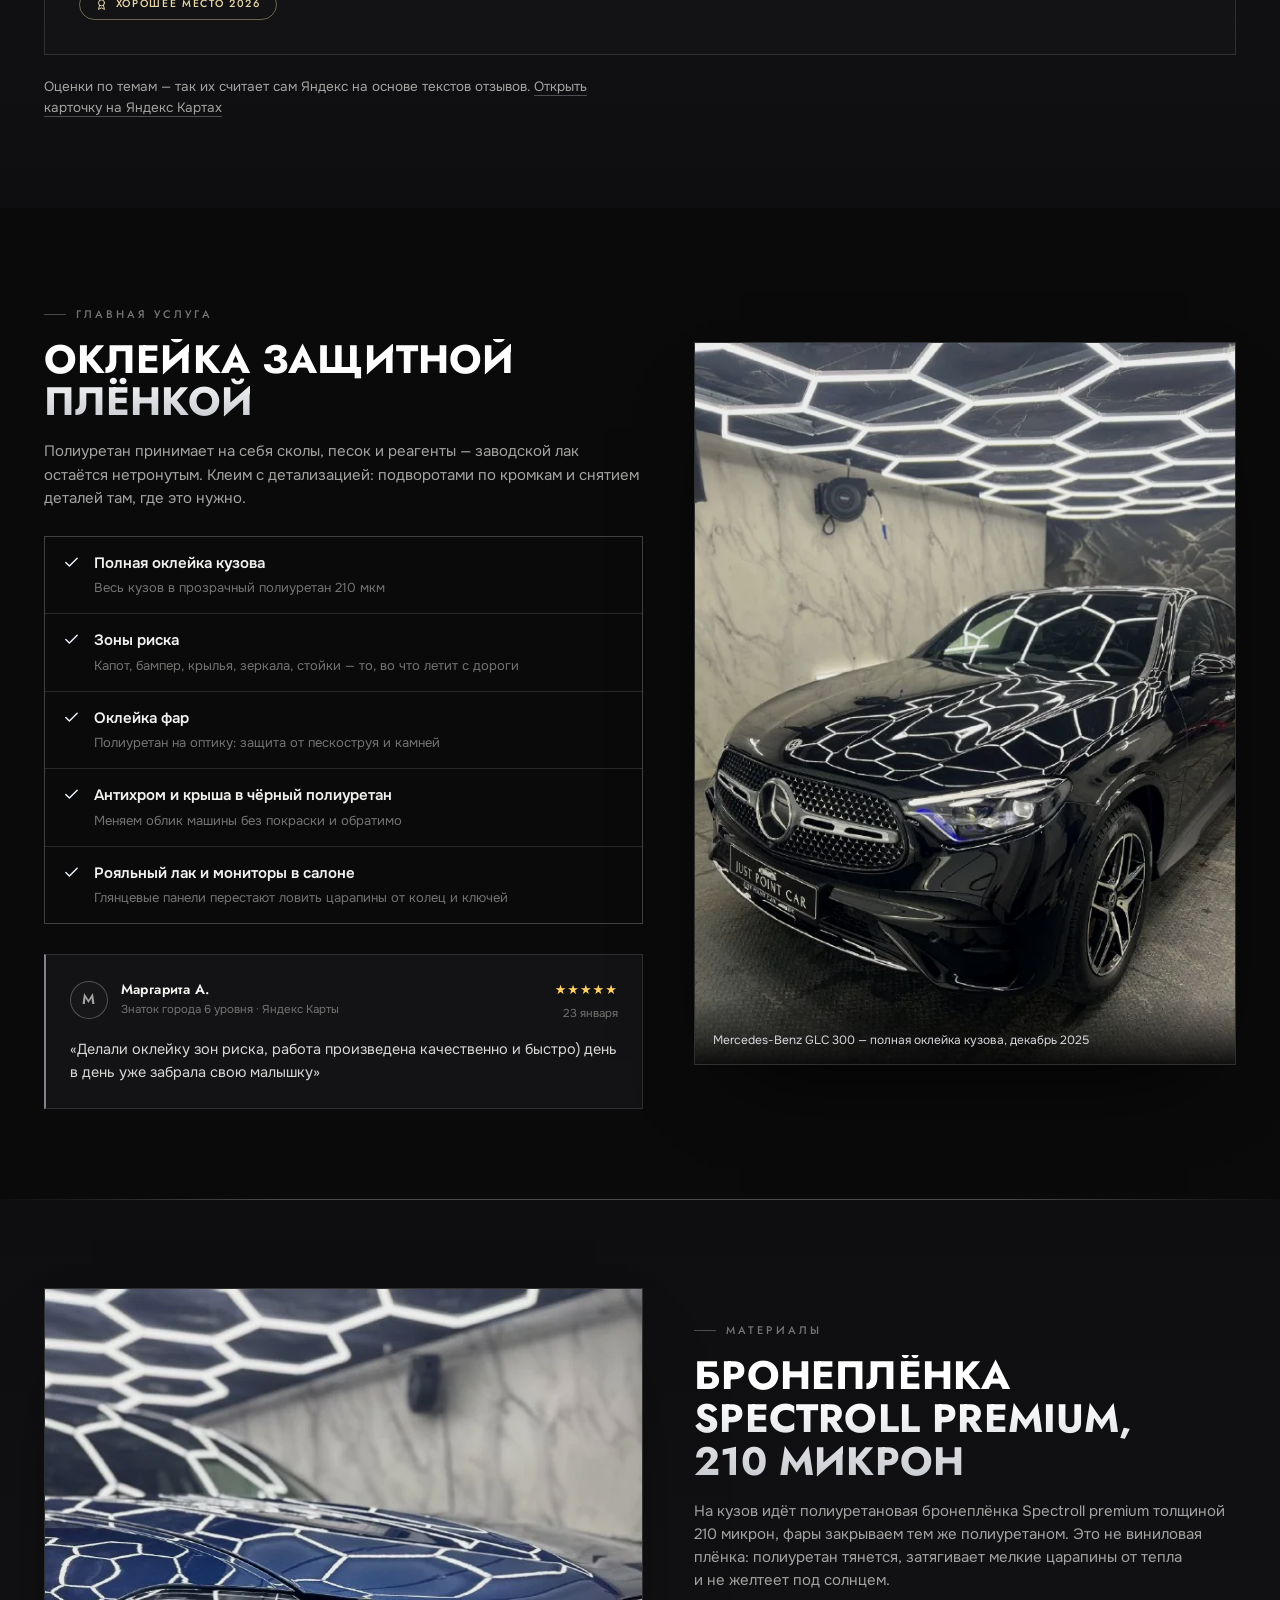
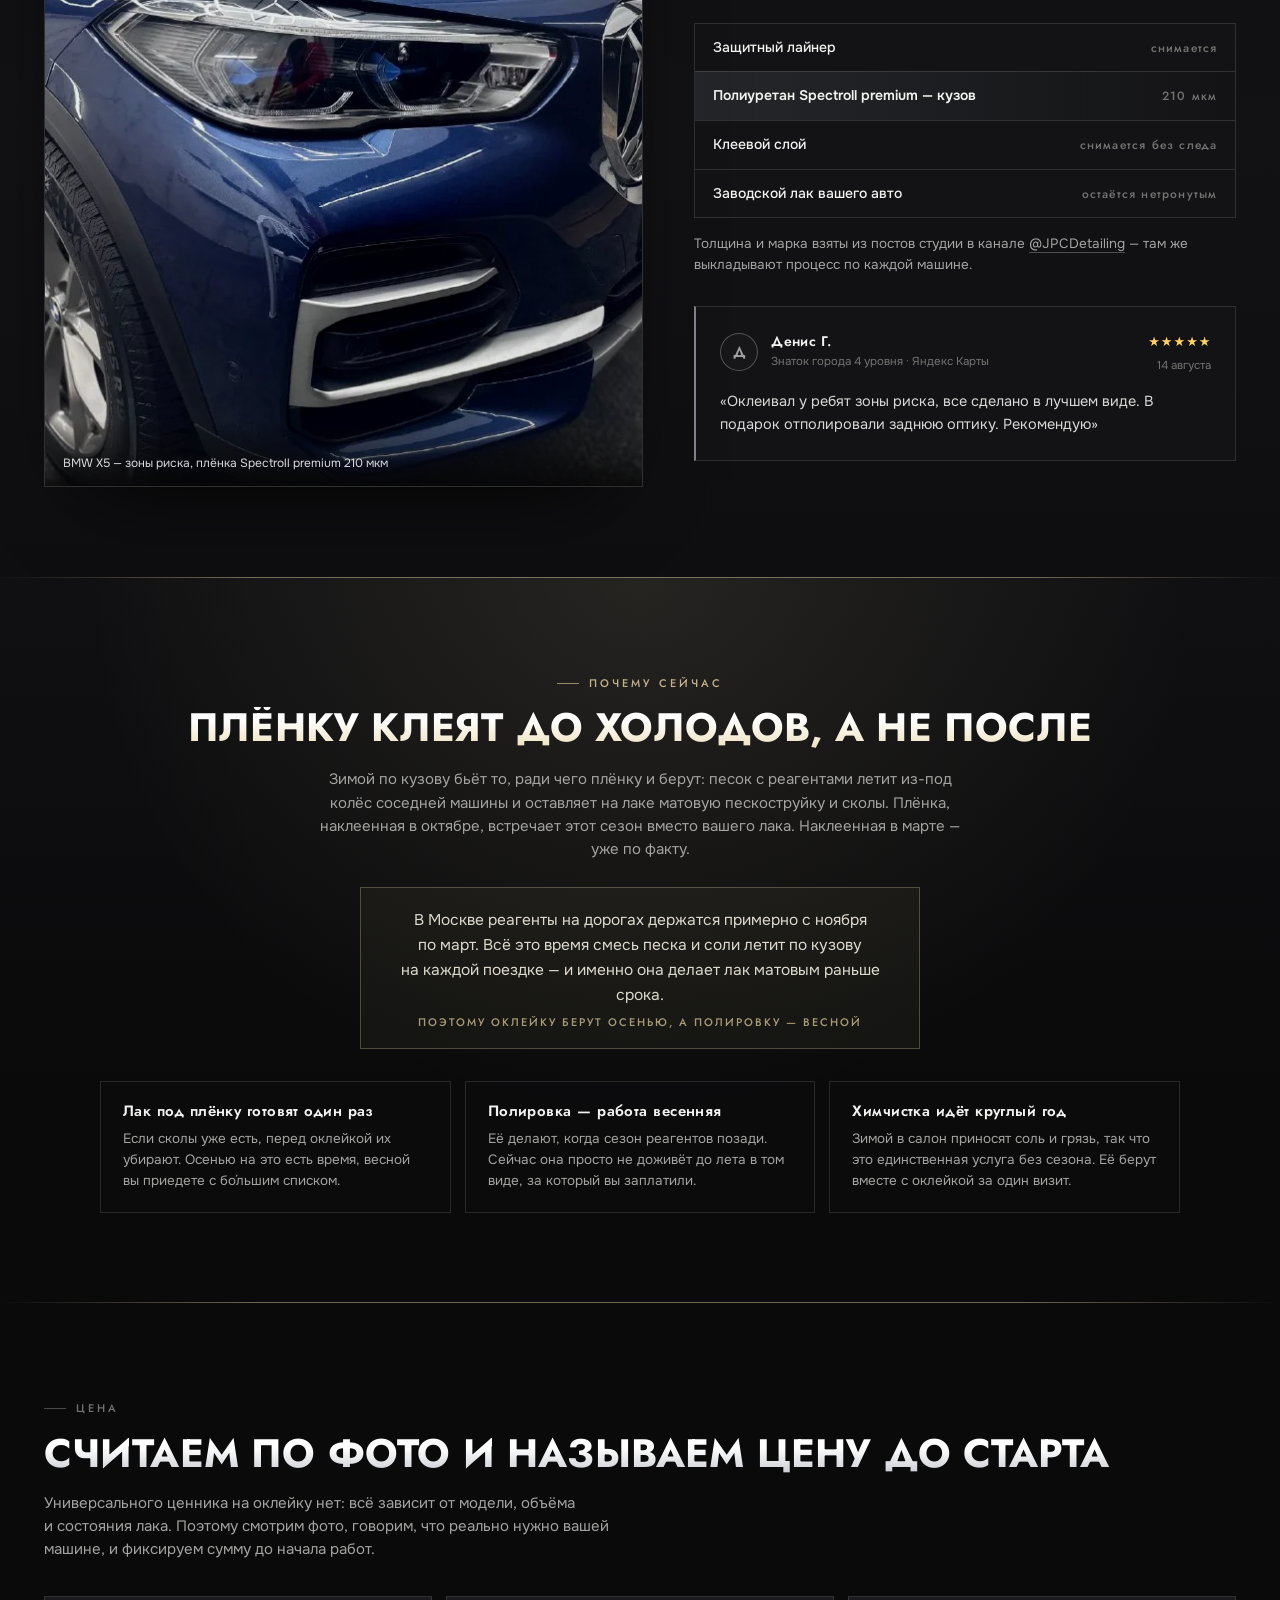
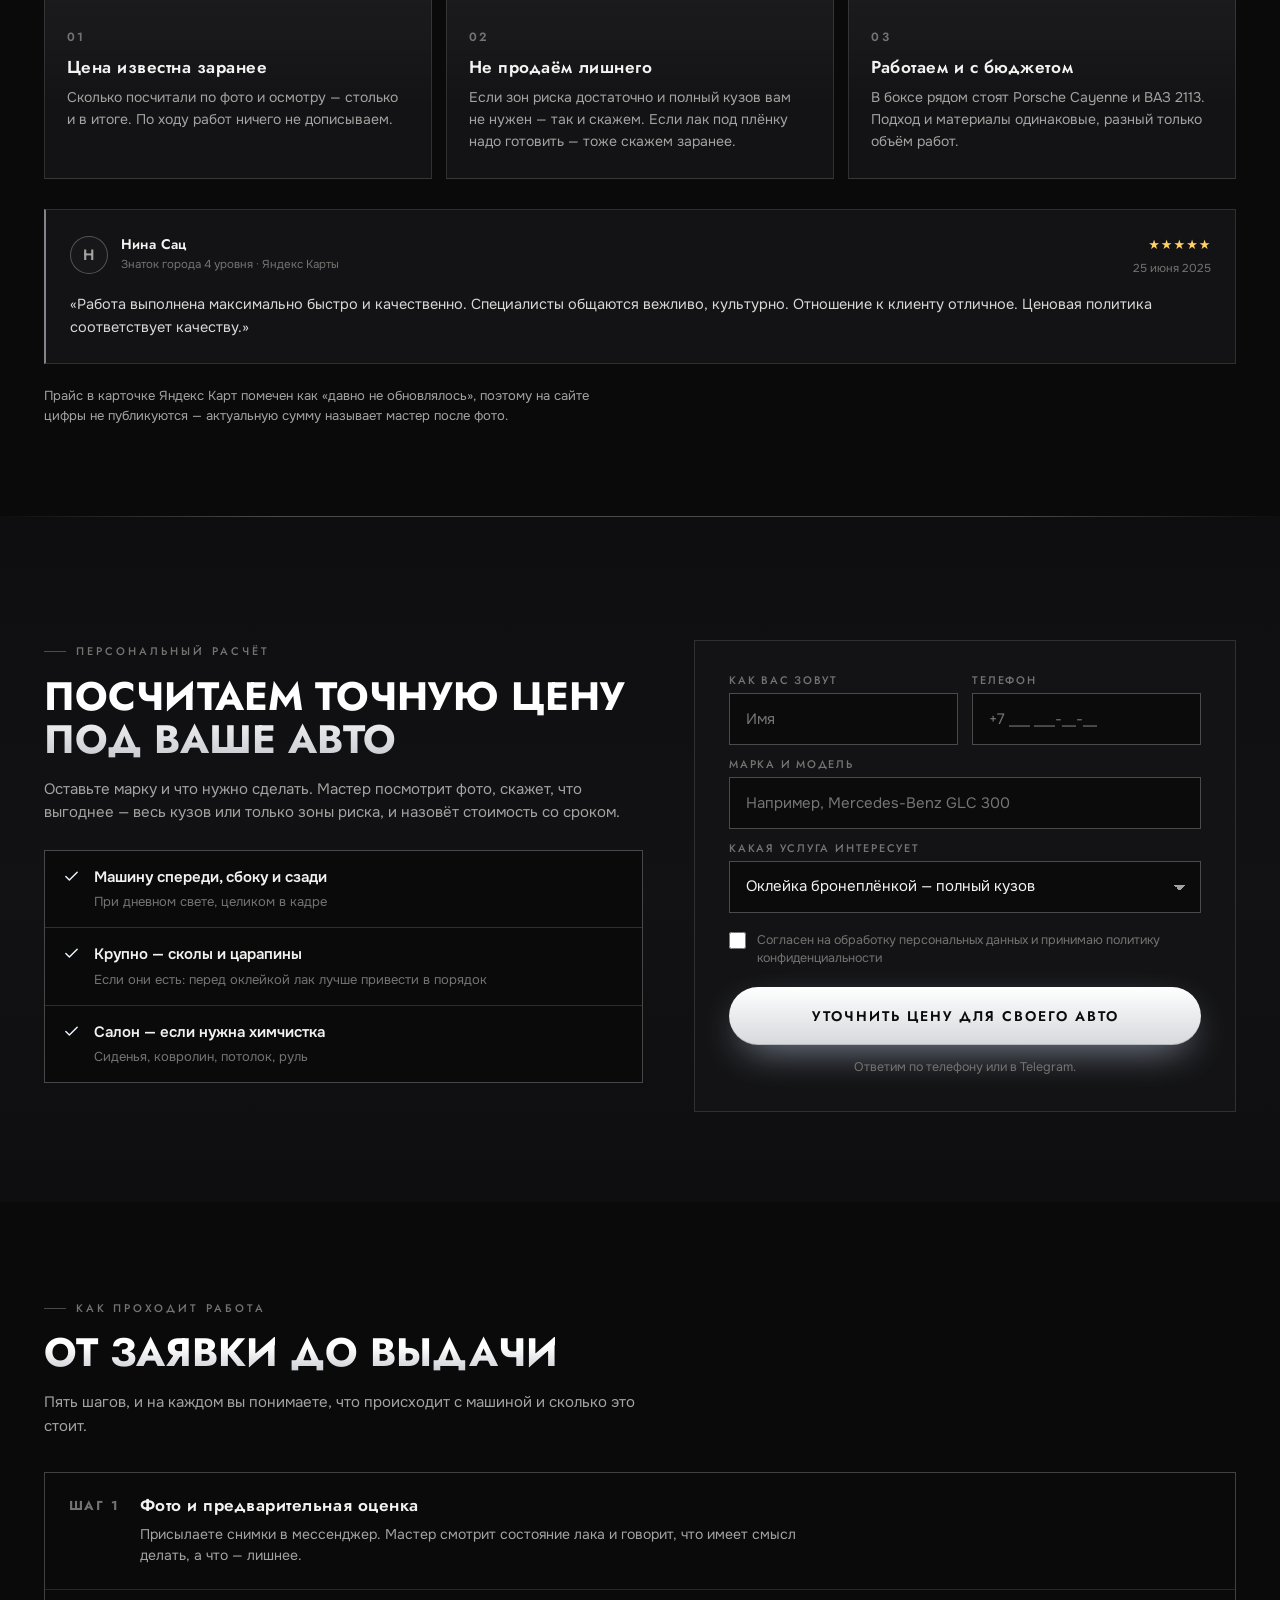
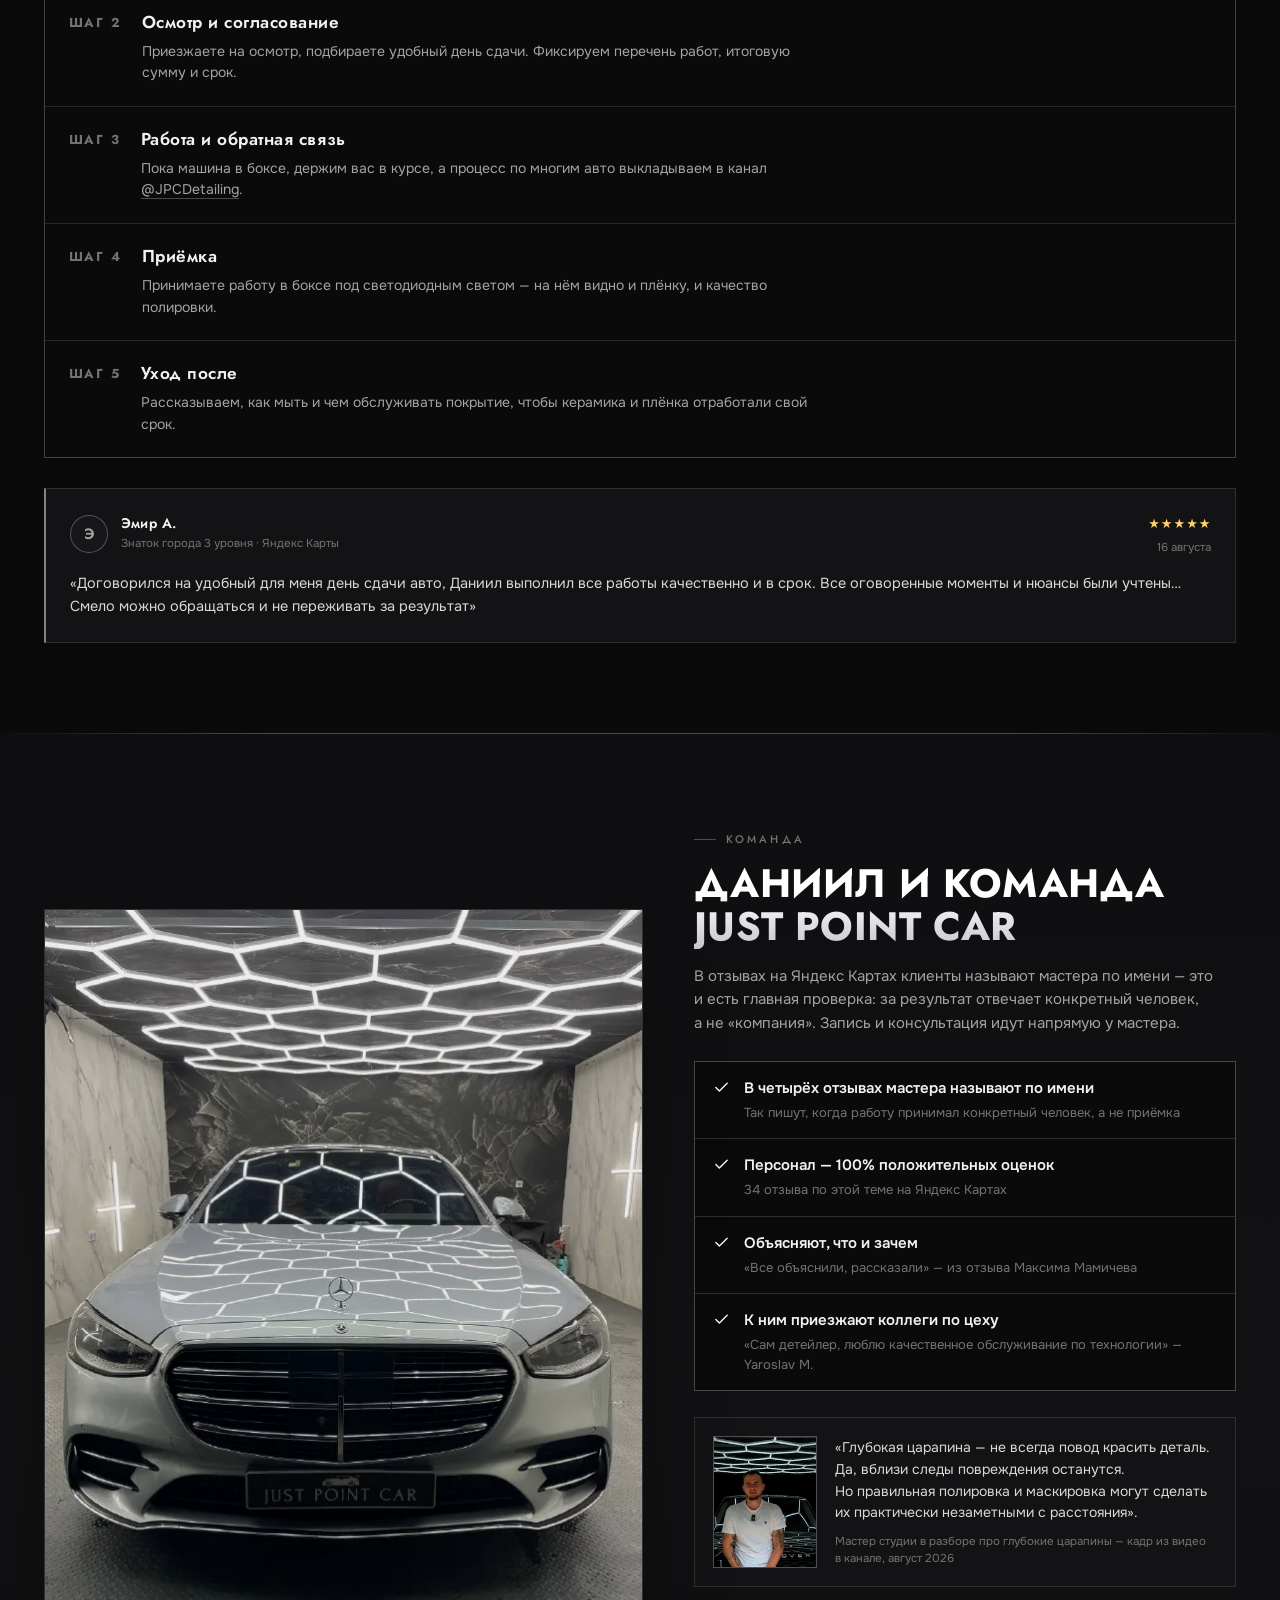
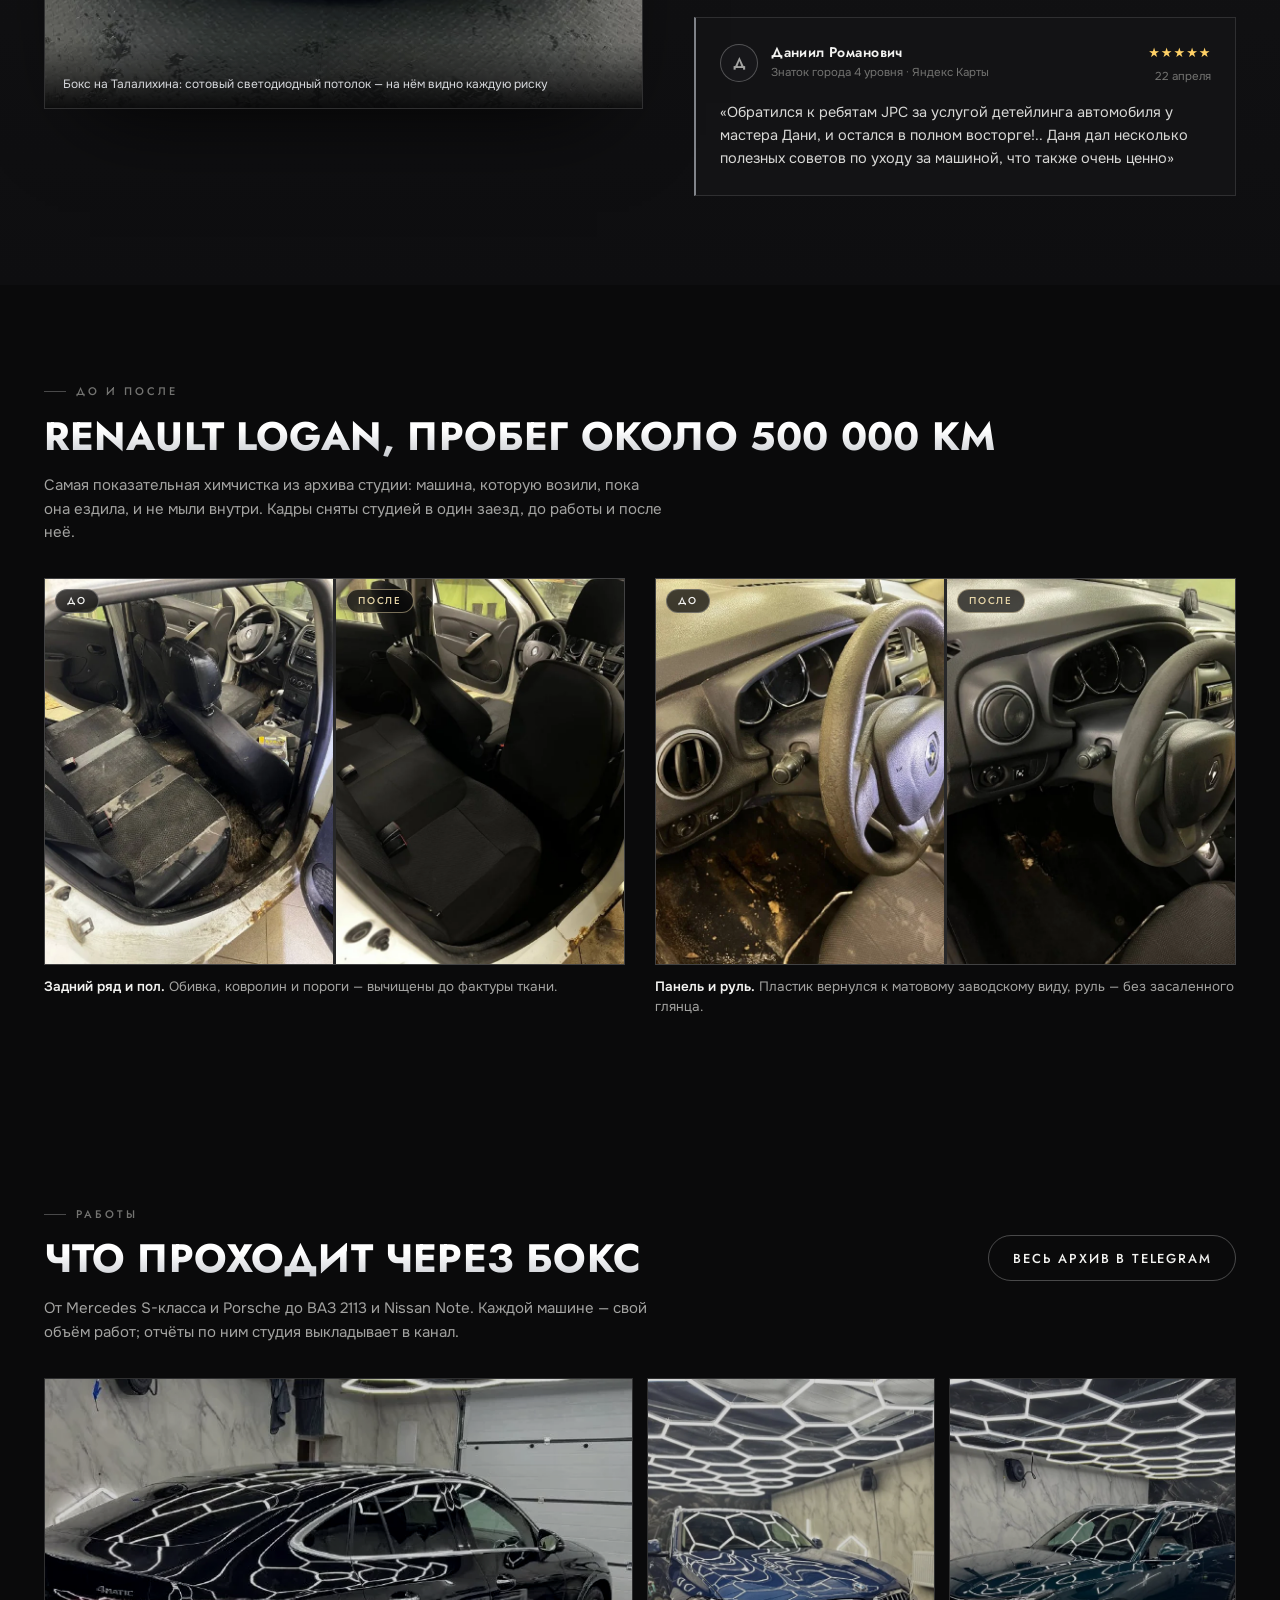
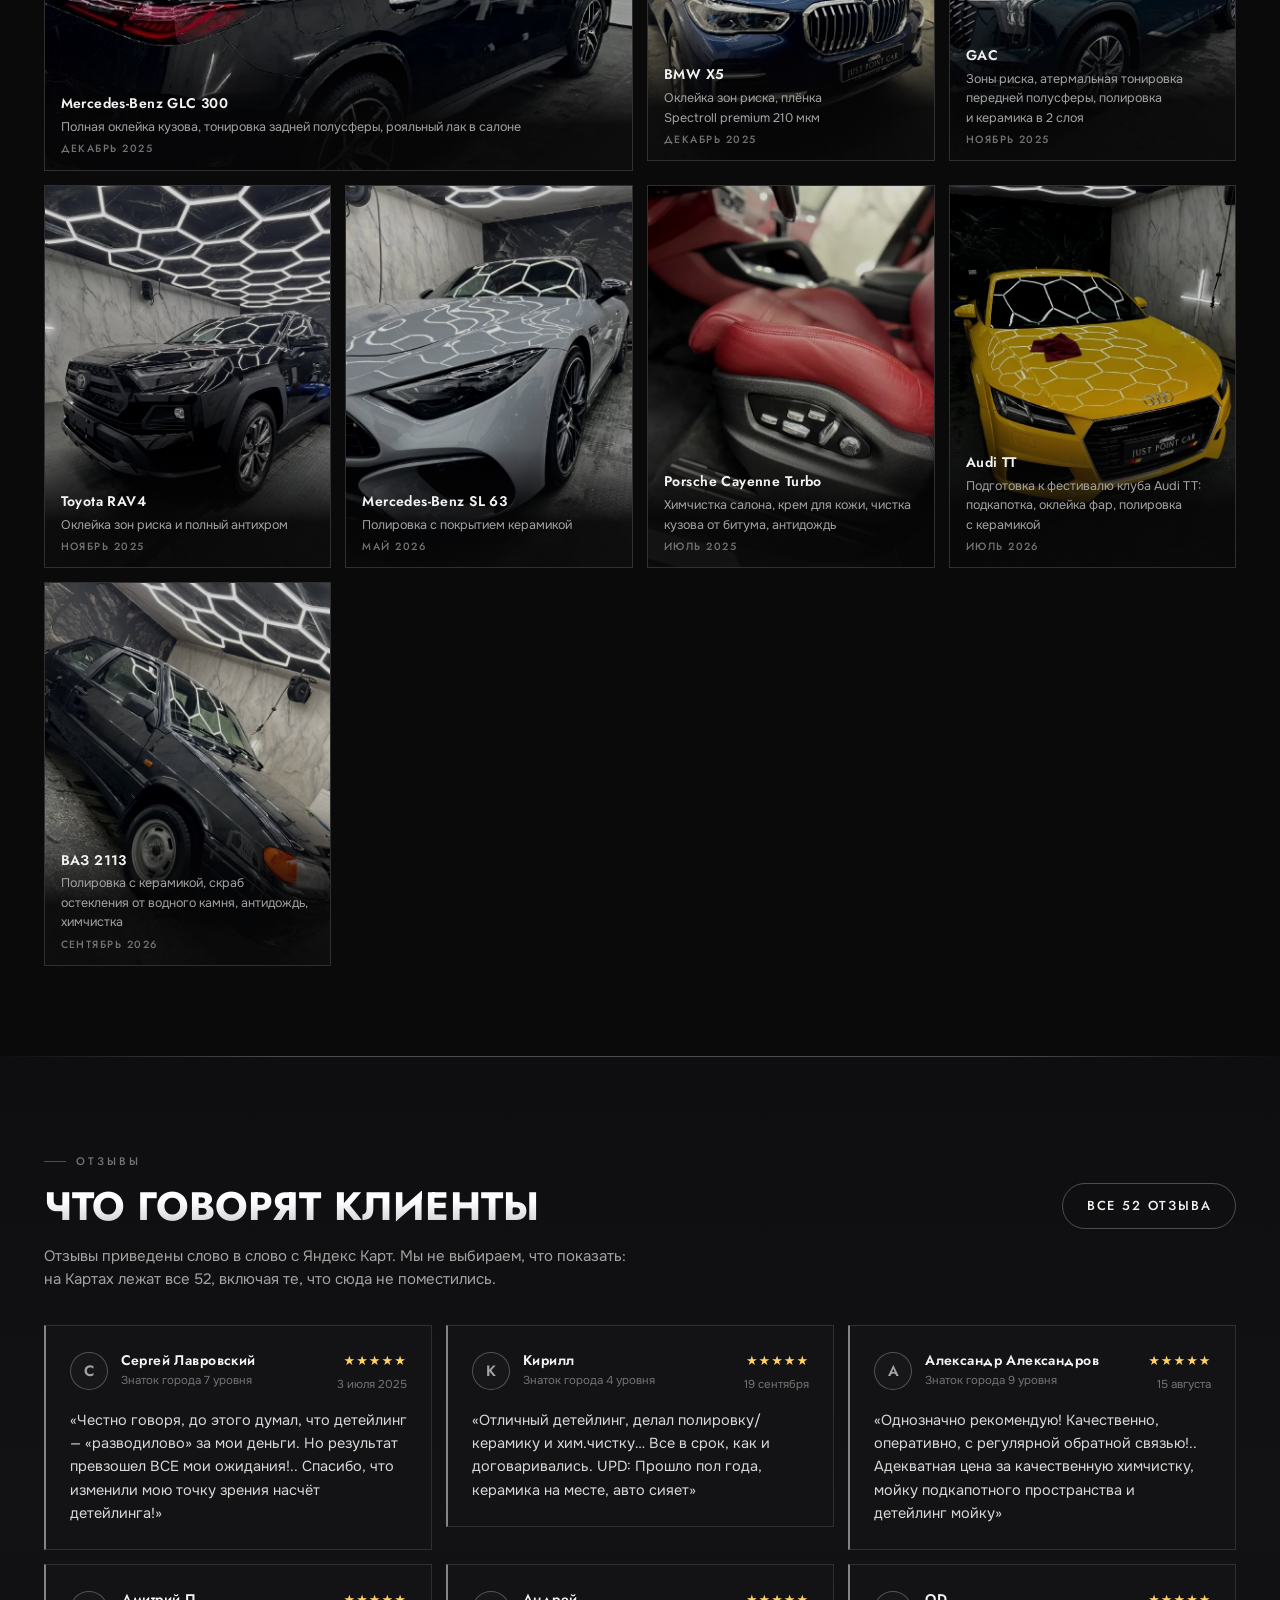
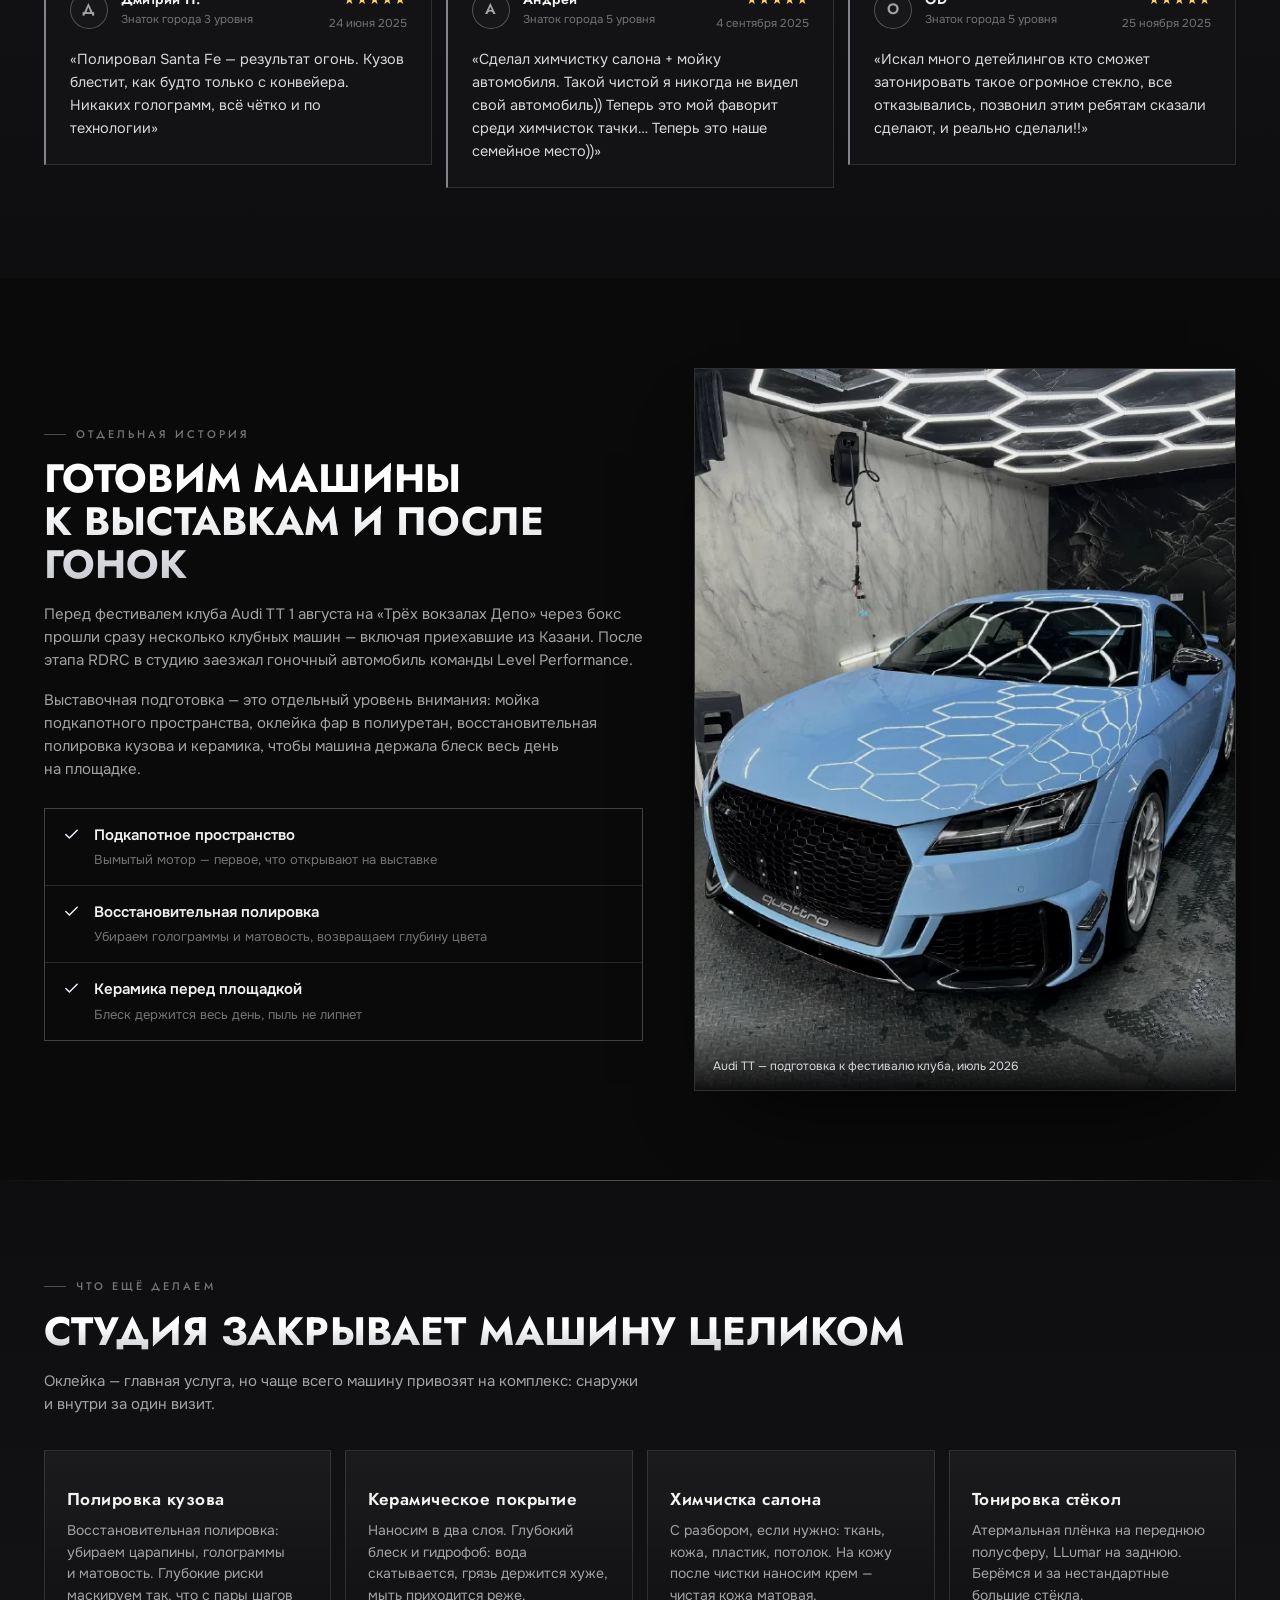
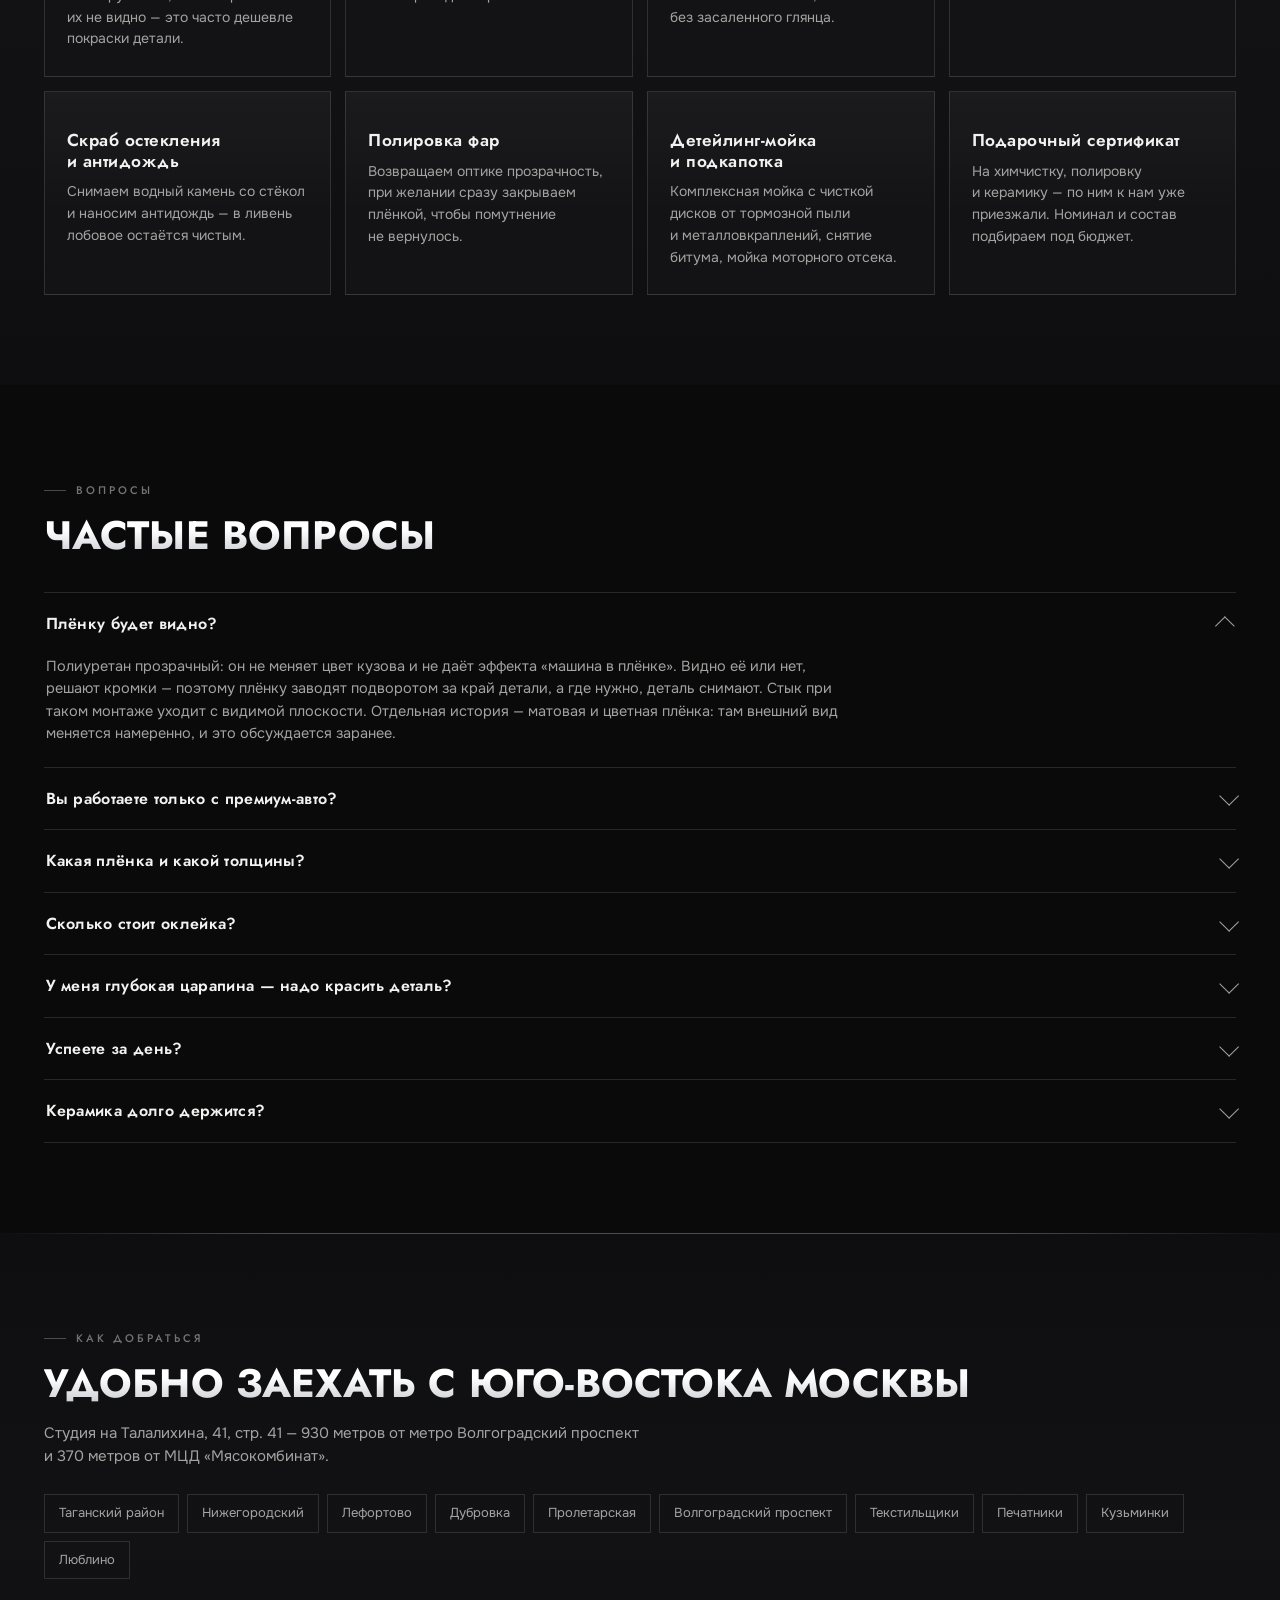
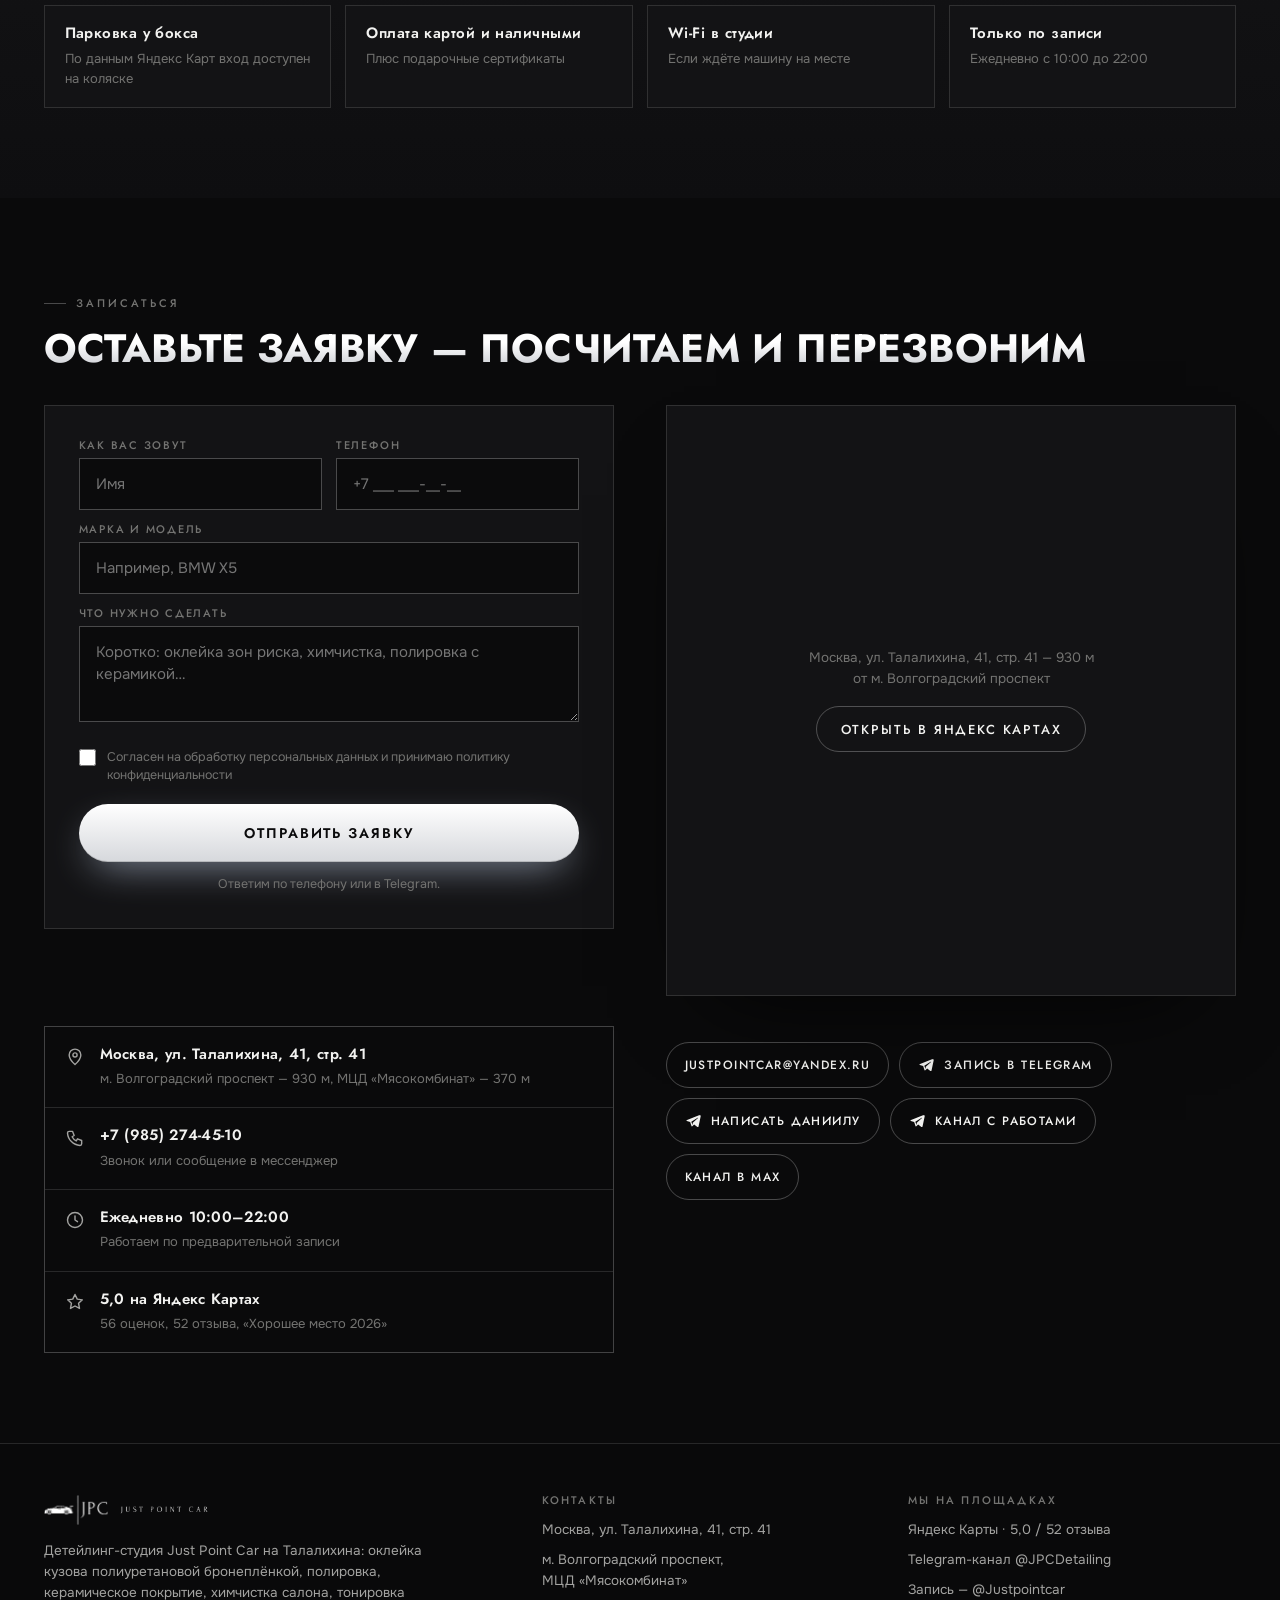
==== commit d0100003: "Prepare approved site for client review and REG.RU launch" ====
--- a/index.html
+++ b/index.html
@@ -285,6 +285,7 @@
 
 /* две колонки текст+фото */
 .two{display:grid;grid-template-columns:1.05fr .95fr;gap:clamp(28px,4vw,66px);align-items:center}
+.two>*{min-width:0}
 .two.rev-order .txt{order:2}
 .shot{position:relative;border:1px solid var(--line);overflow:hidden;background:var(--bg-2);box-shadow:0 40px 90px -46px #000}
 .shot img{width:100%;height:100%;object-fit:cover;filter:saturate(.95) brightness(.92) contrast(1.03)}
@@ -379,8 +380,12 @@
 .field input:focus,.field select:focus,.field textarea:focus{outline:none;border-color:var(--led);box-shadow:0 0 22px -8px var(--glow)}
 .agree{display:flex;gap:11px;align-items:flex-start;margin-top:18px;font-size:12.5px;color:var(--dim);line-height:1.45}
 .agree input{width:17px;height:17px;flex:none;margin-top:1px;accent-color:#c9d6ea}
+.hp{position:absolute!important;width:1px!important;height:1px!important;padding:0!important;margin:-1px!important;overflow:hidden!important;clip:rect(0,0,0,0)!important;white-space:nowrap!important;border:0!important}
 .form .btn{margin-top:20px;width:100%}
 .form .note{margin-top:13px;font-size:12.5px;color:var(--dim);text-align:center}
+.form .note.is-success{color:var(--led)}
+.form .note.is-error{color:#f0a4a4}
+.form .btn:disabled{cursor:wait;opacity:.62;transform:none}
 
 /* FAQ */
 .faq{margin-top:34px;border-top:1px solid var(--line)}
@@ -816,12 +821,14 @@
         <li><svg viewBox="0 0 24 24" fill="none" stroke="currentColor" stroke-width="2" stroke-linecap="round" stroke-linejoin="round" aria-hidden="true"><path d="m4 12 5 5L20 6"/></svg><div><b>Салон — если нужна химчистка</b><span>Сиденья, ковролин, потолок, руль</span></div></li>
       </ul>
     </div>
-    <form class="form" novalidate>
+    <form class="form" action="api/lead.php" method="post" accept-charset="UTF-8" data-lead-form novalidate>
+      <input type="hidden" name="source" value="Персональный расчёт">
+      <label class="hp" aria-hidden="true">Не заполняйте<input type="text" name="website" tabindex="-1" autocomplete="off"></label>
       <div class="row">
-        <label class="field"><span>Как вас зовут</span><input type="text" name="name" autocomplete="name" placeholder="Имя"></label>
-        <label class="field"><span>Телефон</span><input type="tel" name="phone" autocomplete="tel" placeholder="+7 ___ ___-__-__"></label>
-      </div>
-      <label class="field"><span>Марка и модель</span><input type="text" name="car" placeholder="Например, Mercedes-Benz GLC 300"></label>
+        <label class="field"><span>Как вас зовут</span><input type="text" name="name" autocomplete="name" placeholder="Имя" maxlength="80" required></label>
+        <label class="field"><span>Телефон</span><input type="tel" name="phone" autocomplete="tel" inputmode="tel" placeholder="+7 ___ ___-__-__" maxlength="30" required></label>
+      </div>
+      <label class="field"><span>Марка и модель</span><input type="text" name="car" placeholder="Например, Mercedes-Benz GLC 300" maxlength="120" required></label>
       <label class="field"><span>Какая услуга интересует</span>
         <select name="service">
           <option>Оклейка бронеплёнкой — полный кузов</option>
@@ -838,9 +845,9 @@
           <option>Пока не знаю — нужна консультация</option>
         </select>
       </label>
-      <label class="agree"><input type="checkbox" name="agree"><span>Согласен на&nbsp;обработку персональных данных и&nbsp;принимаю политику конфиденциальности</span></label>
-      <button class="btn btn-main" type="button" data-open="calc">Уточнить цену для&nbsp;своего авто</button>
-      <p class="note">Это демонстрационный макет — форма ничего не&nbsp;отправляет. Кнопка откроет способы связи со&nbsp;студией.</p>
+      <label class="agree"><input type="checkbox" name="agree" value="1" required><span>Согласен на&nbsp;обработку персональных данных и&nbsp;принимаю политику конфиденциальности</span></label>
+      <button class="btn btn-main" type="submit">Уточнить цену для&nbsp;своего авто</button>
+      <p class="note" data-form-status aria-live="polite">Ответим по телефону или в&nbsp;Telegram.</p>
     </form>
   </div>
 </section>
@@ -1075,16 +1082,18 @@
     <p class="kick">Записаться</p>
     <h2 id="kontakty-t">Оставьте заявку&nbsp;— посчитаем и&nbsp;перезвоним</h2>
     <div class="contact">
-    <form class="form" style="margin-top:0" novalidate>
+    <form class="form" action="api/lead.php" method="post" accept-charset="UTF-8" style="margin-top:0" data-lead-form novalidate>
+      <input type="hidden" name="source" value="Контакты">
+      <label class="hp" aria-hidden="true">Не заполняйте<input type="text" name="website" tabindex="-1" autocomplete="off"></label>
       <div class="row">
-        <label class="field"><span>Как вас зовут</span><input type="text" name="name2" autocomplete="name" placeholder="Имя"></label>
-        <label class="field"><span>Телефон</span><input type="tel" name="phone2" autocomplete="tel" placeholder="+7 ___ ___-__-__"></label>
-      </div>
-      <label class="field"><span>Марка и модель</span><input type="text" name="car2" placeholder="Например, BMW X5"></label>
-      <label class="field"><span>Что нужно сделать</span><textarea name="task" placeholder="Коротко: оклейка зон риска, химчистка, полировка с керамикой…"></textarea></label>
-      <label class="agree"><input type="checkbox" name="agree2"><span>Согласен на&nbsp;обработку персональных данных и&nbsp;принимаю политику конфиденциальности</span></label>
-      <button class="btn btn-main" type="button" data-open="calc">Отправить заявку</button>
-      <p class="note">Демонстрационный макет: данные никуда не&nbsp;уходят.</p>
+        <label class="field"><span>Как вас зовут</span><input type="text" name="name" autocomplete="name" placeholder="Имя" maxlength="80" required></label>
+        <label class="field"><span>Телефон</span><input type="tel" name="phone" autocomplete="tel" inputmode="tel" placeholder="+7 ___ ___-__-__" maxlength="30" required></label>
+      </div>
+      <label class="field"><span>Марка и модель</span><input type="text" name="car" placeholder="Например, BMW X5" maxlength="120" required></label>
+      <label class="field"><span>Что нужно сделать</span><textarea name="message" maxlength="1000" placeholder="Коротко: оклейка зон риска, химчистка, полировка с керамикой…"></textarea></label>
+      <label class="agree"><input type="checkbox" name="agree" value="1" required><span>Согласен на&nbsp;обработку персональных данных и&nbsp;принимаю политику конфиденциальности</span></label>
+      <button class="btn btn-main" type="submit">Отправить заявку</button>
+      <p class="note" data-form-status aria-live="polite">Ответим по телефону или в&nbsp;Telegram.</p>
       </form>
 
       <div class="map">
@@ -1116,11 +1125,12 @@
             <div><b><a href="https://yandex.ru/maps/org/just_point_car/222922385914/reviews/" target="_blank" rel="noopener">5,0 на&nbsp;Яндекс&nbsp;Картах</a></b><span>56&nbsp;оценок, 52&nbsp;отзыва, «Хорошее место&nbsp;2026»</span></div>
           </li>
         </ul>
-        <p class="lead" style="font-size:12.5px;margin-top:18px">В&nbsp;описании Telegram-канала адрес указан как 41,&nbsp;стр.&nbsp;40. На&nbsp;сайте использован адрес из&nbsp;карточки Яндекс&nbsp;Карт&nbsp;— 41,&nbsp;стр.&nbsp;41; перед первым визитом лучше уточнить у&nbsp;студии.</p>
       </div>
       <div>
         <div class="soc">
+          <a href="mailto:justpointcar@yandex.ru">justpointcar@yandex.ru</a>
           <a href="https://t.me/Justpointcar" target="_blank" rel="noopener"><svg viewBox="0 0 24 24" fill="currentColor" aria-hidden="true"><path d="M20.7 4.3 2.9 11.2c-1.2.5-1.2 1.2-.2 1.5l4.6 1.4 1.7 5.4c.2.6.4.8.8.8s.6-.2.9-.5l2.2-2.1 4.6 3.4c.8.5 1.4.2 1.6-.8l3-14.1c.3-1.2-.5-1.8-1.4-1.4ZM8.9 13.8l9-5.7c.4-.3.8-.1.5.2l-7.4 6.7-.3 3.2-1.8-4.4Z"/></svg>Запись в&nbsp;Telegram</a>
+          <a href="https://t.me/Danyaa73" target="_blank" rel="noopener"><svg viewBox="0 0 24 24" fill="currentColor" aria-hidden="true"><path d="M20.7 4.3 2.9 11.2c-1.2.5-1.2 1.2-.2 1.5l4.6 1.4 1.7 5.4c.2.6.4.8.8.8s.6-.2.9-.5l2.2-2.1 4.6 3.4c.8.5 1.4.2 1.6-.8l3-14.1c.3-1.2-.5-1.8-1.4-1.4ZM8.9 13.8l9-5.7c.4-.3.8-.1.5.2l-7.4 6.7-.3 3.2-1.8-4.4Z"/></svg>Написать Даниилу</a>
           <a href="https://t.me/JPCDetailing" target="_blank" rel="noopener"><svg viewBox="0 0 24 24" fill="currentColor" aria-hidden="true"><path d="M20.7 4.3 2.9 11.2c-1.2.5-1.2 1.2-.2 1.5l4.6 1.4 1.7 5.4c.2.6.4.8.8.8s.6-.2.9-.5l2.2-2.1 4.6 3.4c.8.5 1.4.2 1.6-.8l3-14.1c.3-1.2-.5-1.8-1.4-1.4ZM8.9 13.8l9-5.7c.4-.3.8-.1.5.2l-7.4 6.7-.3 3.2-1.8-4.4Z"/></svg>Канал с&nbsp;работами</a>
           <a href="https://max.ru/join/z-BaZQpPchjuDj-knPMvMS_0qoBANdl140ZAOaPWAkM" target="_blank" rel="noopener">Канал в&nbsp;MAX</a>
         </div>
@@ -1138,6 +1148,7 @@
         <img class="word" src="img/logo-word.png" alt="" width="1142" height="102" style="width:88px" loading="lazy">
       </a>
       <p style="margin-top:16px">Детейлинг-студия Just&nbsp;Point&nbsp;Car на&nbsp;Талалихина: оклейка кузова полиуретановой бронеплёнкой, полировка, керамическое покрытие, химчистка салона, тонировка и&nbsp;антидождь.</p>
+      <p class="legal">ИП Богачев Даниил Игоревич<br>ИНН 771915485540</p>
     </div>
     <div>
       <h4>Контакты</h4>
@@ -1145,6 +1156,7 @@
         <li><a href="https://yandex.ru/maps/org/just_point_car/222922385914/" target="_blank" rel="noopener">Москва, ул.&nbsp;Талалихина, 41,&nbsp;стр.&nbsp;41</a></li>
         <li>м.&nbsp;Волгоградский проспект, МЦД&nbsp;«Мясокомбинат»</li>
         <li><a href="tel:+79852744510">+7&nbsp;(985)&nbsp;274-45-10</a></li>
+        <li><a href="mailto:justpointcar@yandex.ru">justpointcar@yandex.ru</a></li>
         <li>Ежедневно 10:00–22:00, по&nbsp;записи</li>
       </ul>
     </div>
@@ -1154,6 +1166,7 @@
         <li><a href="https://yandex.ru/maps/org/just_point_car/222922385914/reviews/" target="_blank" rel="noopener">Яндекс&nbsp;Карты · 5,0 / 52&nbsp;отзыва</a></li>
         <li><a href="https://t.me/JPCDetailing" target="_blank" rel="noopener">Telegram-канал @JPCDetailing</a></li>
         <li><a href="https://t.me/Justpointcar" target="_blank" rel="noopener">Запись — @Justpointcar</a></li>
+        <li><a href="https://t.me/Danyaa73" target="_blank" rel="noopener">Даниил — @Danyaa73</a></li>
         <li><a href="https://max.ru/join/z-BaZQpPchjuDj-knPMvMS_0qoBANdl140ZAOaPWAkM" target="_blank" rel="noopener">Канал в&nbsp;MAX</a></li>
       </ul>
     </div>
@@ -1176,6 +1189,7 @@
     </ol>
     <div class="acts">
       <a class="btn btn-main" href="https://t.me/Justpointcar" target="_blank" rel="noopener">Отправить в&nbsp;Telegram</a>
+      <a class="btn btn-ghost" href="https://t.me/Danyaa73" target="_blank" rel="noopener">Написать Даниилу</a>
       <a class="btn btn-ghost" href="https://max.ru/join/z-BaZQpPchjuDj-knPMvMS_0qoBANdl140ZAOaPWAkM" target="_blank" rel="noopener">Отправить в&nbsp;MAX</a>
       <a class="btn btn-ghost" href="tel:+79852744510">Позвонить</a>
     </div>
@@ -1234,6 +1248,59 @@
   });
   dlg.querySelector('[data-close]').addEventListener('click',function(){dlg.close()});
   dlg.addEventListener('click',function(e){ if(e.target===dlg) dlg.close() });
+})();
+
+/* отправка заявок через PHP-обработчик на хостинге */
+(function(){
+  var isDemo=location.hostname.endsWith('.github.io');
+  document.querySelectorAll('[data-lead-form]').forEach(function(form){
+    var status=form.querySelector('[data-form-status]');
+    var submit=form.querySelector('button[type="submit"]');
+
+    function setStatus(message,state){
+      status.textContent=message;
+      status.classList.toggle('is-success',state==='success');
+      status.classList.toggle('is-error',state==='error');
+    }
+
+    if(isDemo) setStatus('Демоверсия: форма не отправляет данные. Для записи свяжитесь с нами в Telegram или по телефону.','');
+
+    form.addEventListener('submit',async function(event){
+      event.preventDefault();
+      if(!form.checkValidity()){
+        setStatus('Заполните обязательные поля и подтвердите согласие.','error');
+        form.reportValidity();
+        return;
+      }
+
+      if(isDemo){
+        setStatus('Данные не отправлены: это демоверсия. Выберите удобный способ связи в открывшемся окне.','');
+        document.getElementById('calc').showModal();
+        return;
+      }
+
+      submit.disabled=true;
+      submit.setAttribute('aria-busy','true');
+      setStatus('Отправляем заявку…','pending');
+
+      try{
+        var response=await fetch(form.action,{
+          method:'POST',
+          body:new FormData(form),
+          headers:{'Accept':'application/json'}
+        });
+        var result=await response.json().catch(function(){return {ok:false}});
+        if(!response.ok||!result.ok) throw new Error('request_failed');
+        form.reset();
+        setStatus('Заявка отправлена. Мастер свяжется с вами.','success');
+      }catch(error){
+        setStatus('Не удалось отправить. Напишите нам в Telegram или позвоните.','error');
+      }finally{
+        submit.disabled=false;
+        submit.removeAttribute('aria-busy');
+      }
+    });
+  });
 })();
 
 /* секции проявляются при прокрутке; при prefers-reduced-motion выключено стилями */
@@ -1310,10 +1377,12 @@
    "closes": "22:00"
   }
  ],
+ "email": "justpointcar@yandex.ru",
  "sameAs": [
   "https://yandex.ru/maps/org/just_point_car/222922385914/",
   "https://t.me/JPCDetailing",
-  "https://t.me/Justpointcar"
+  "https://t.me/Justpointcar",
+  "https://t.me/Danyaa73"
  ],
  "aggregateRating": {
   "@type": "AggregateRating",
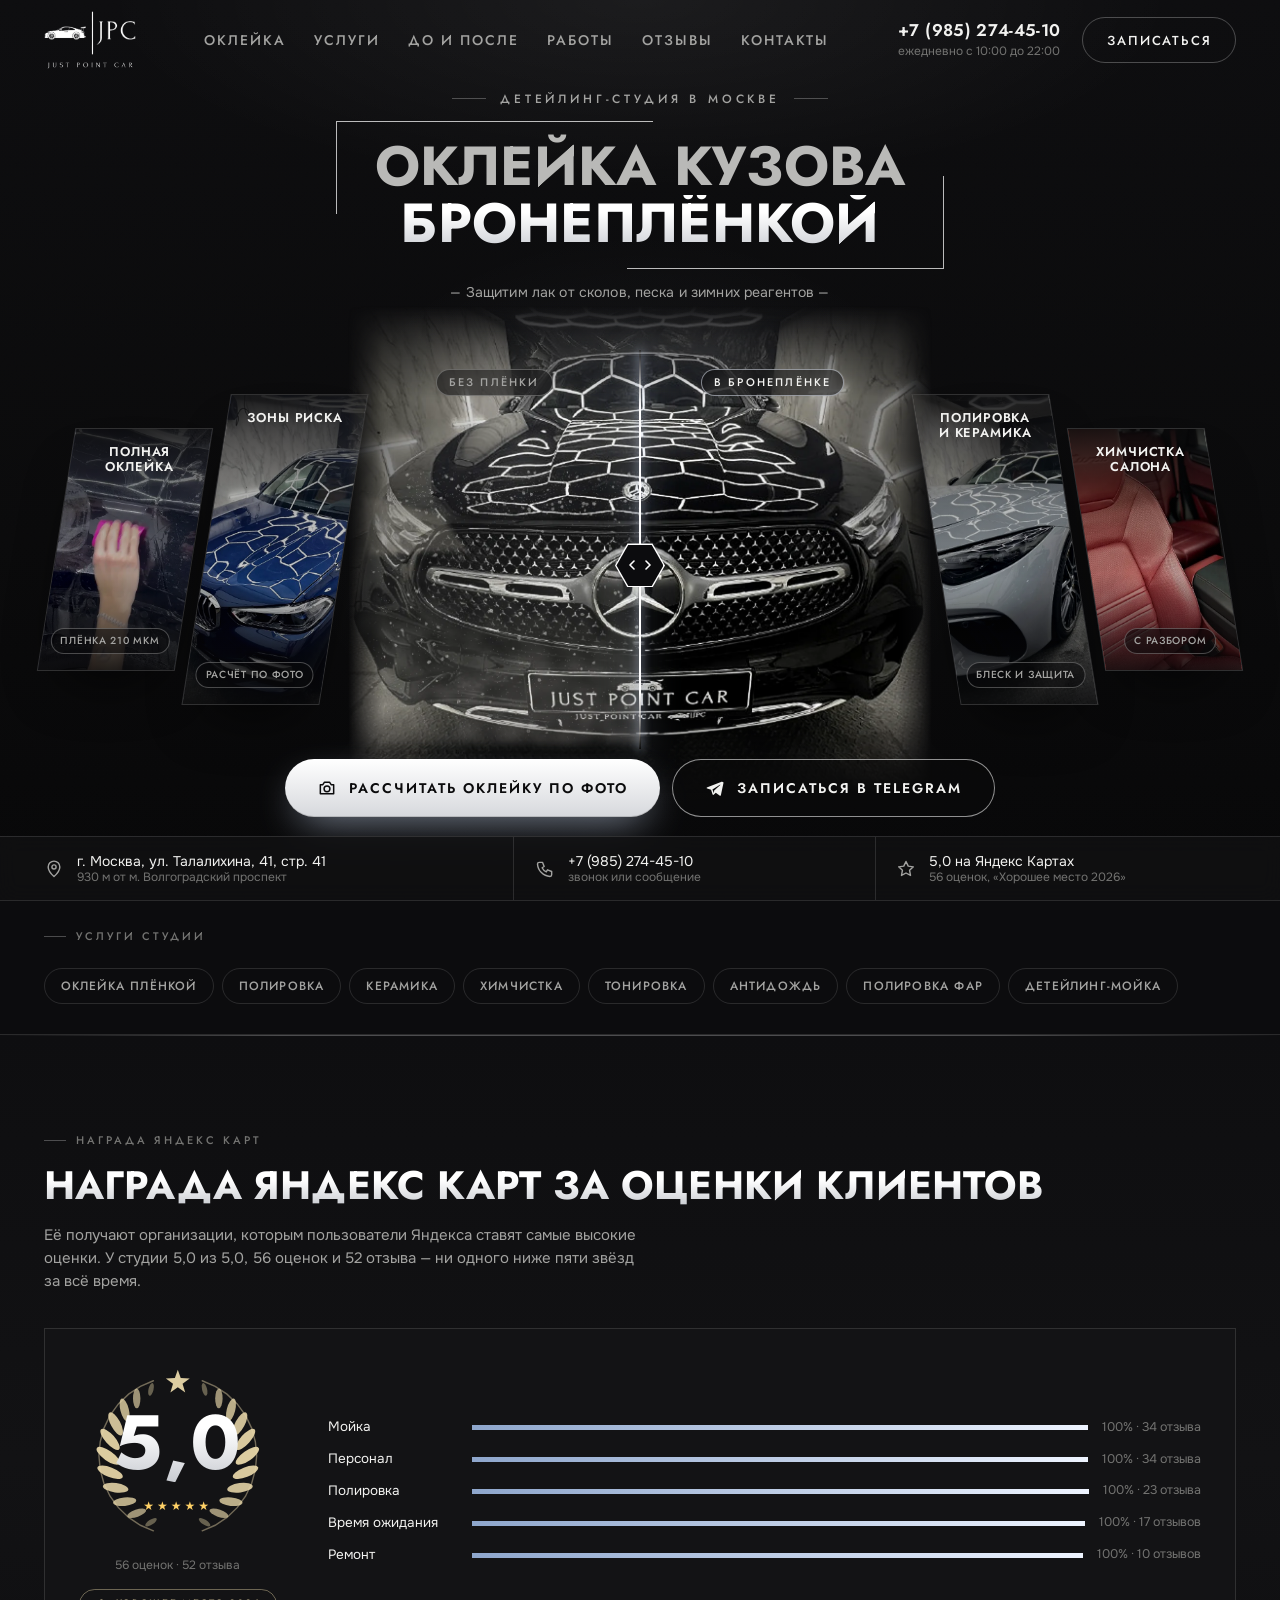
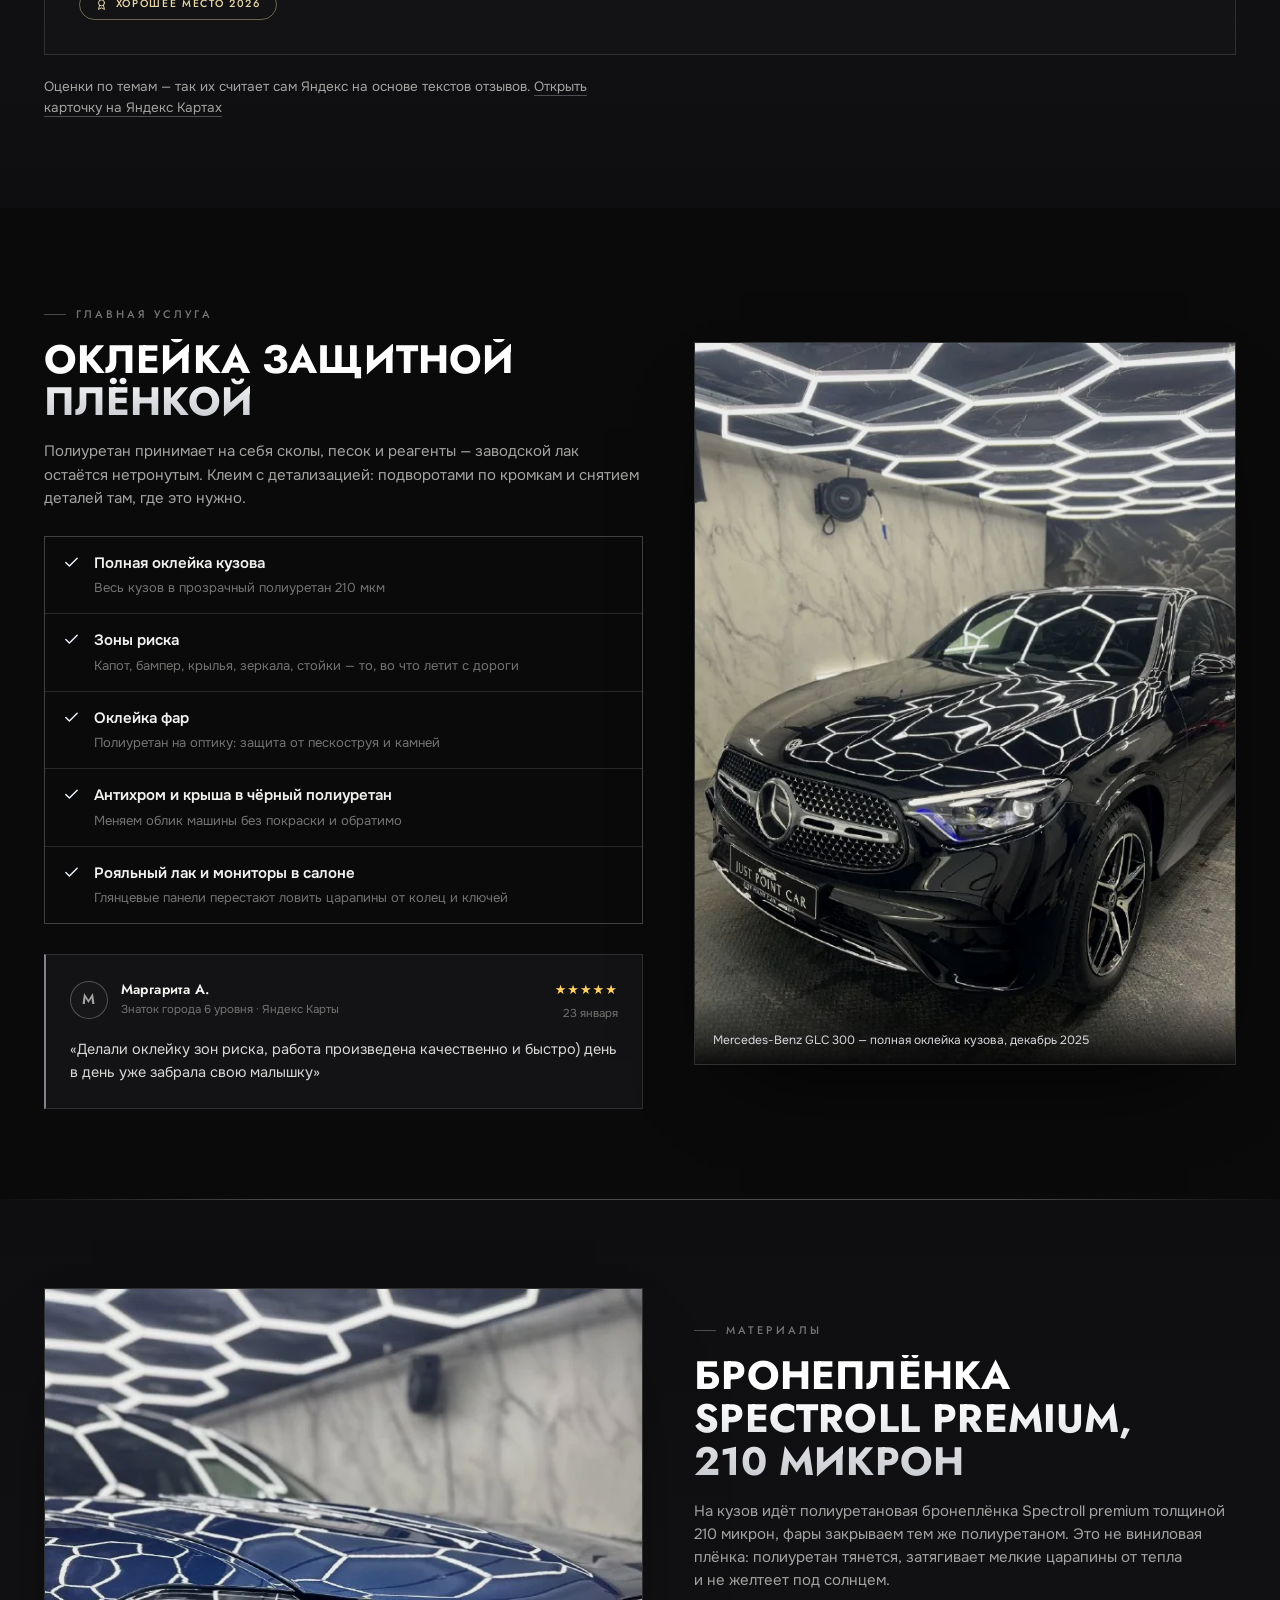
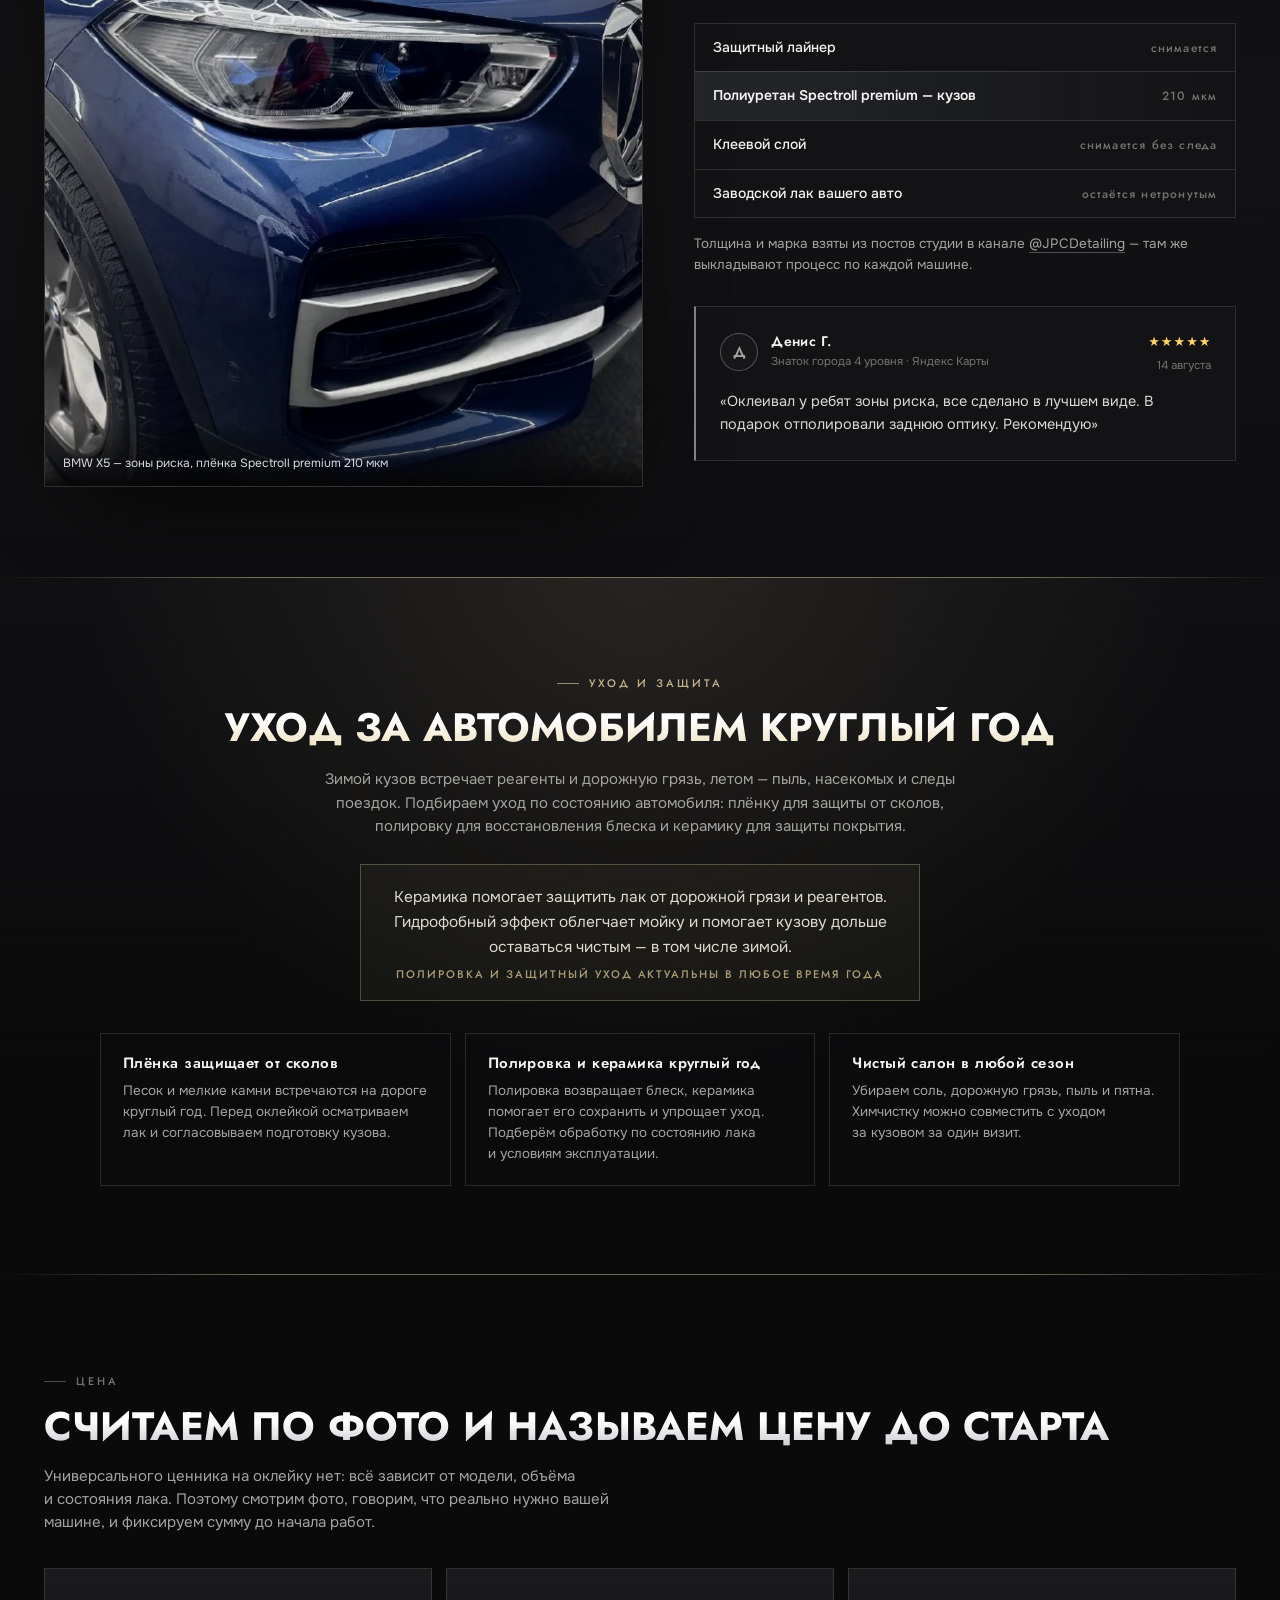
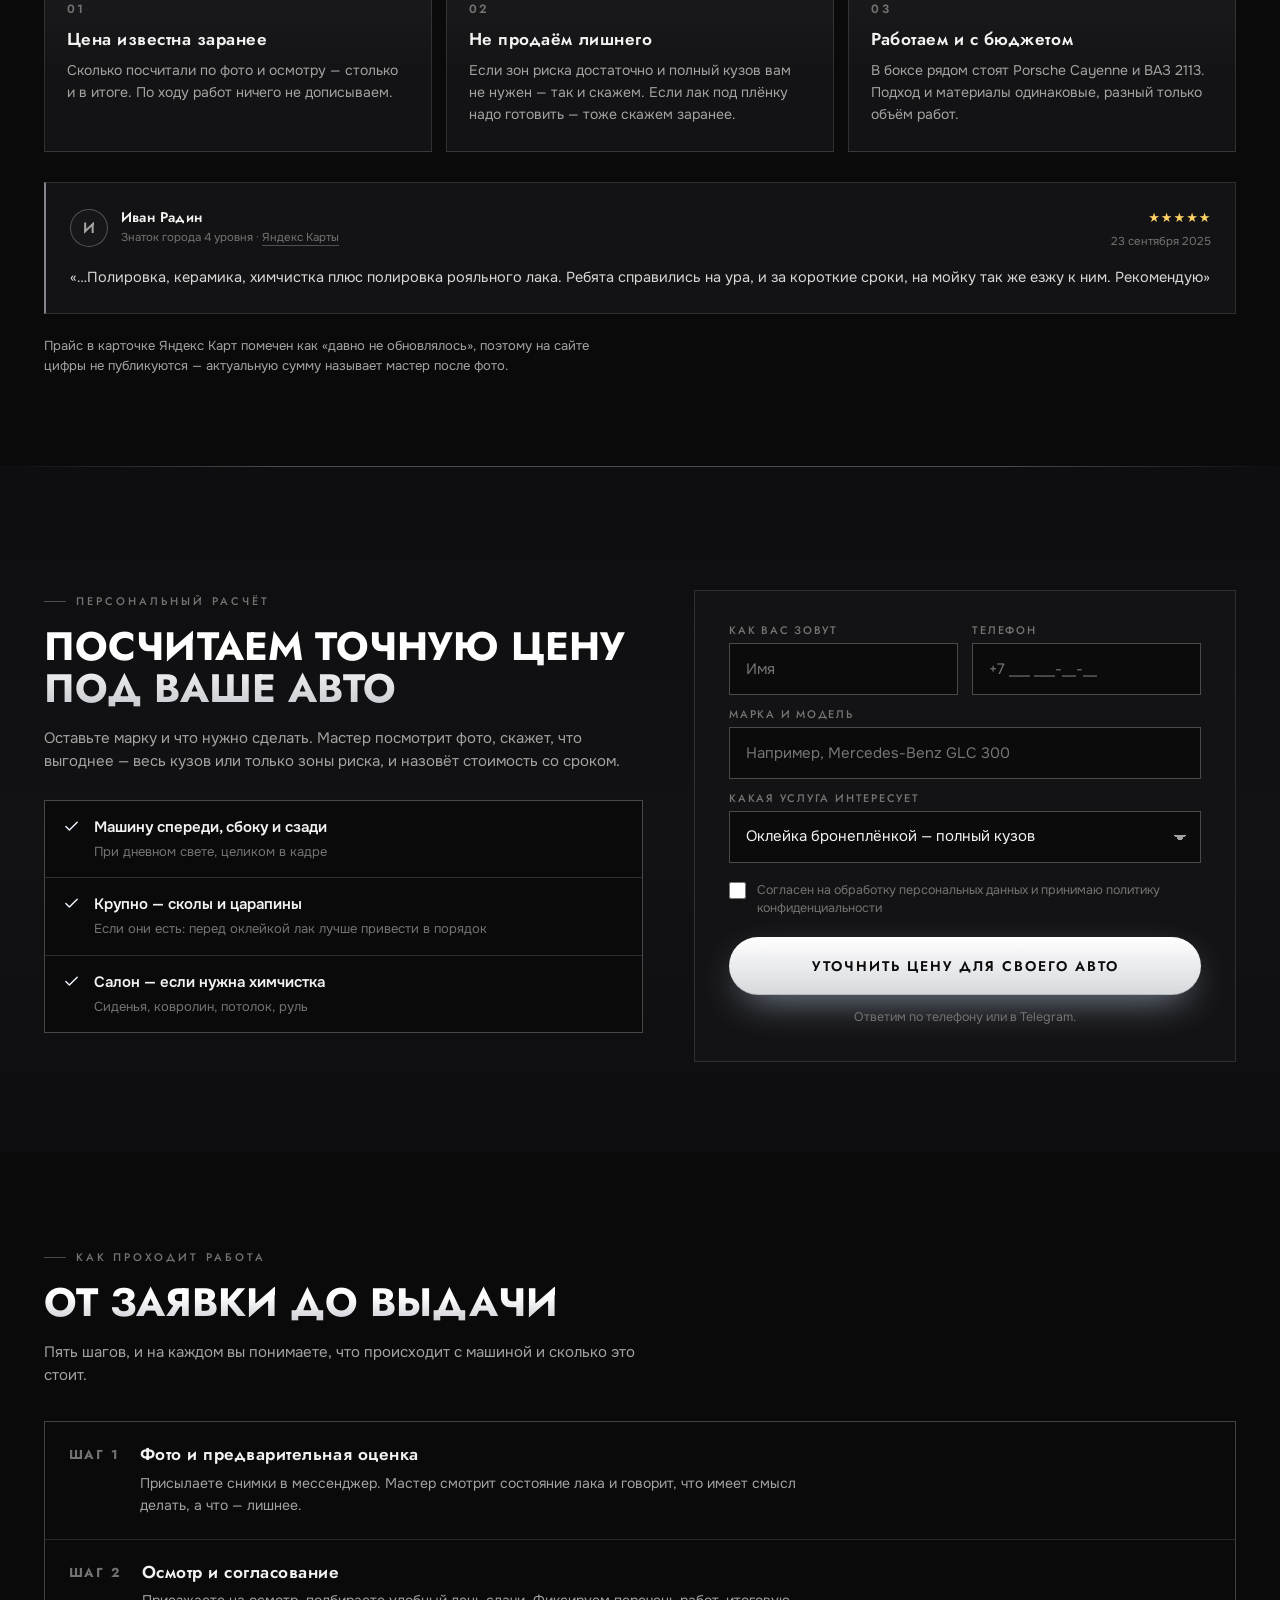
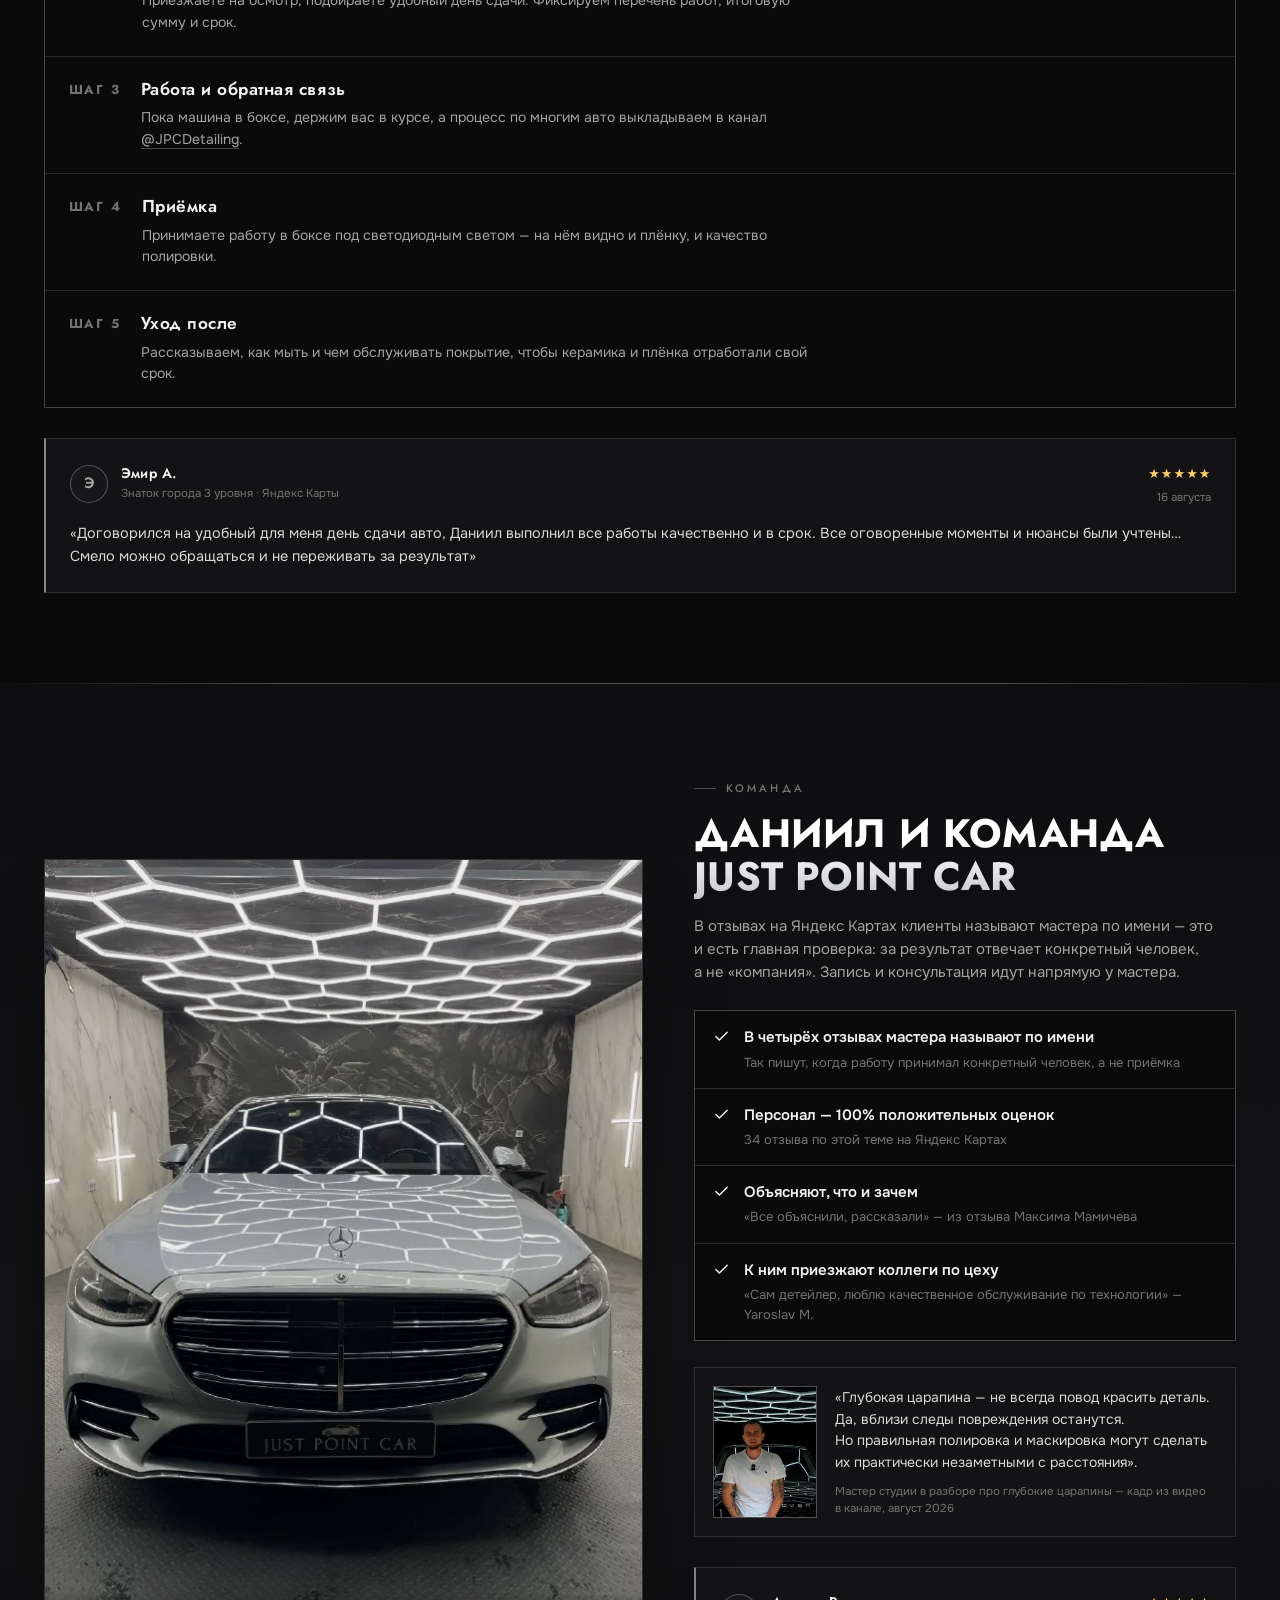
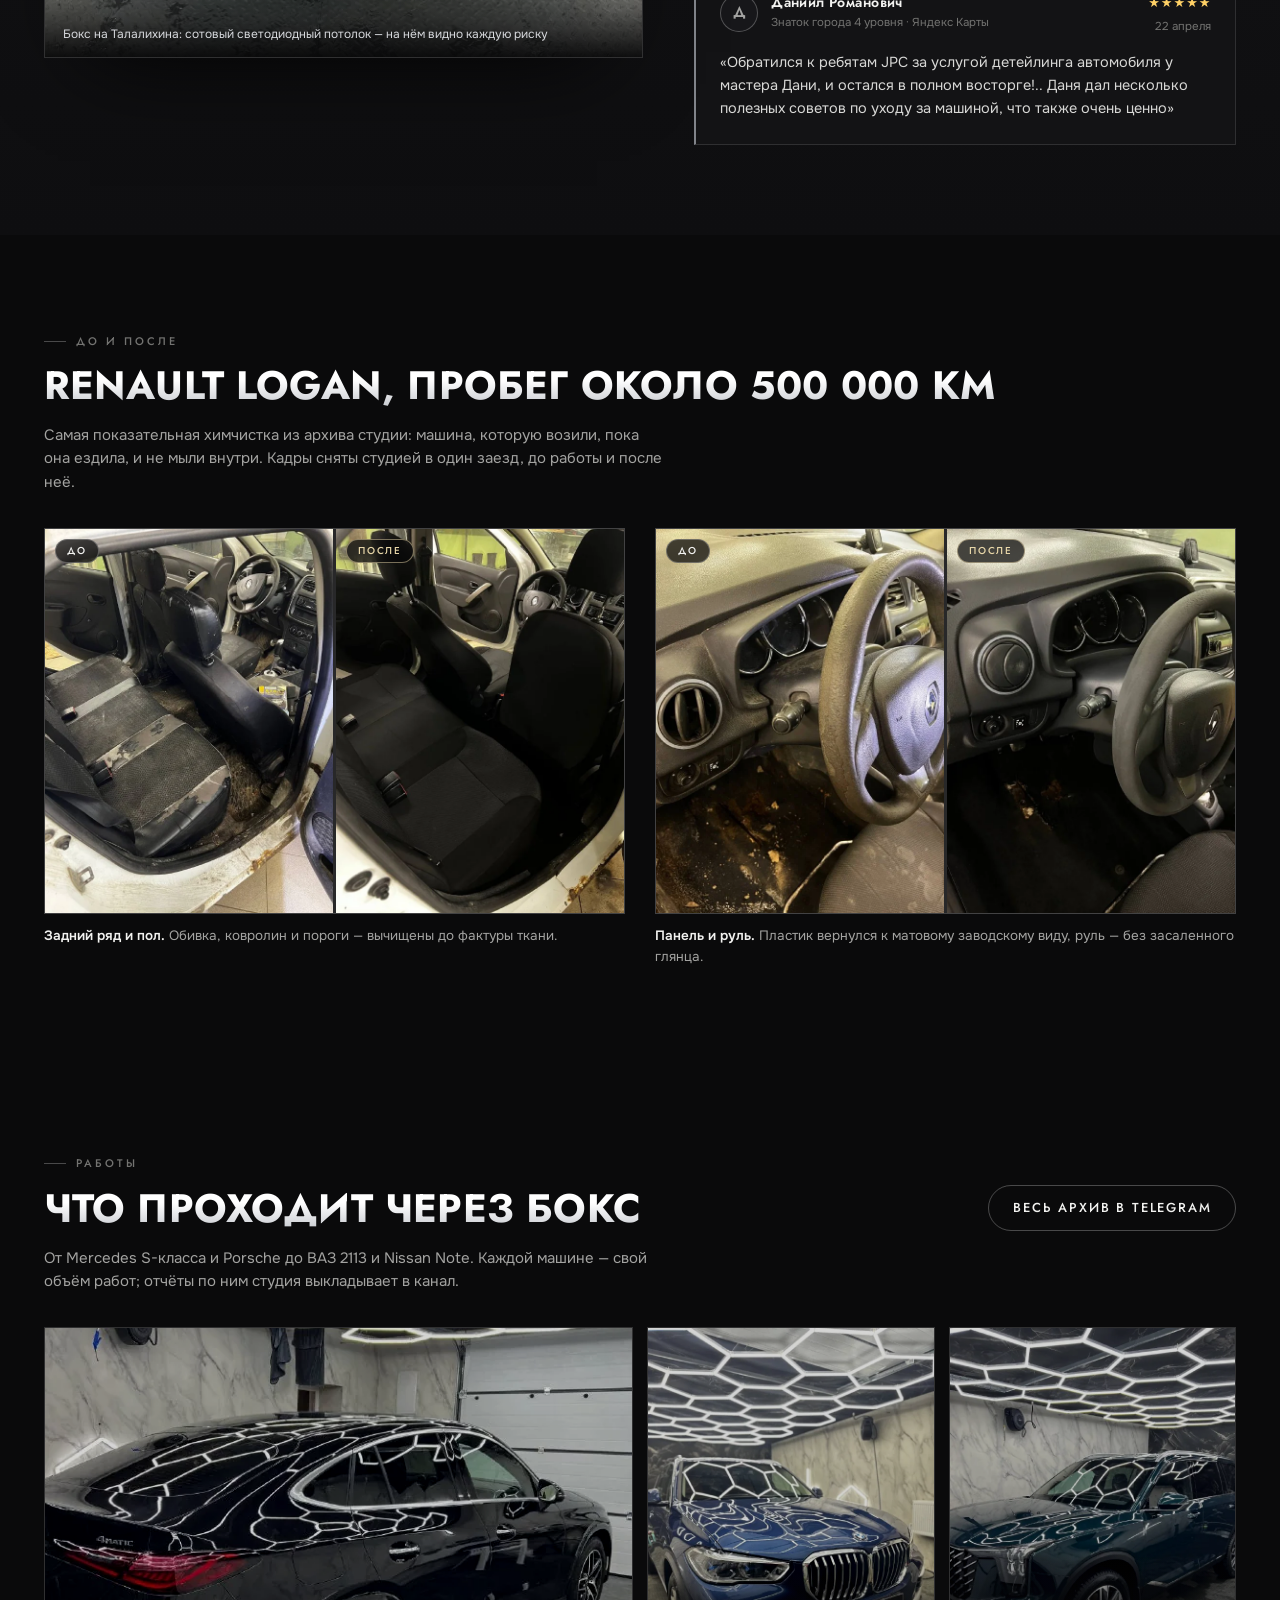
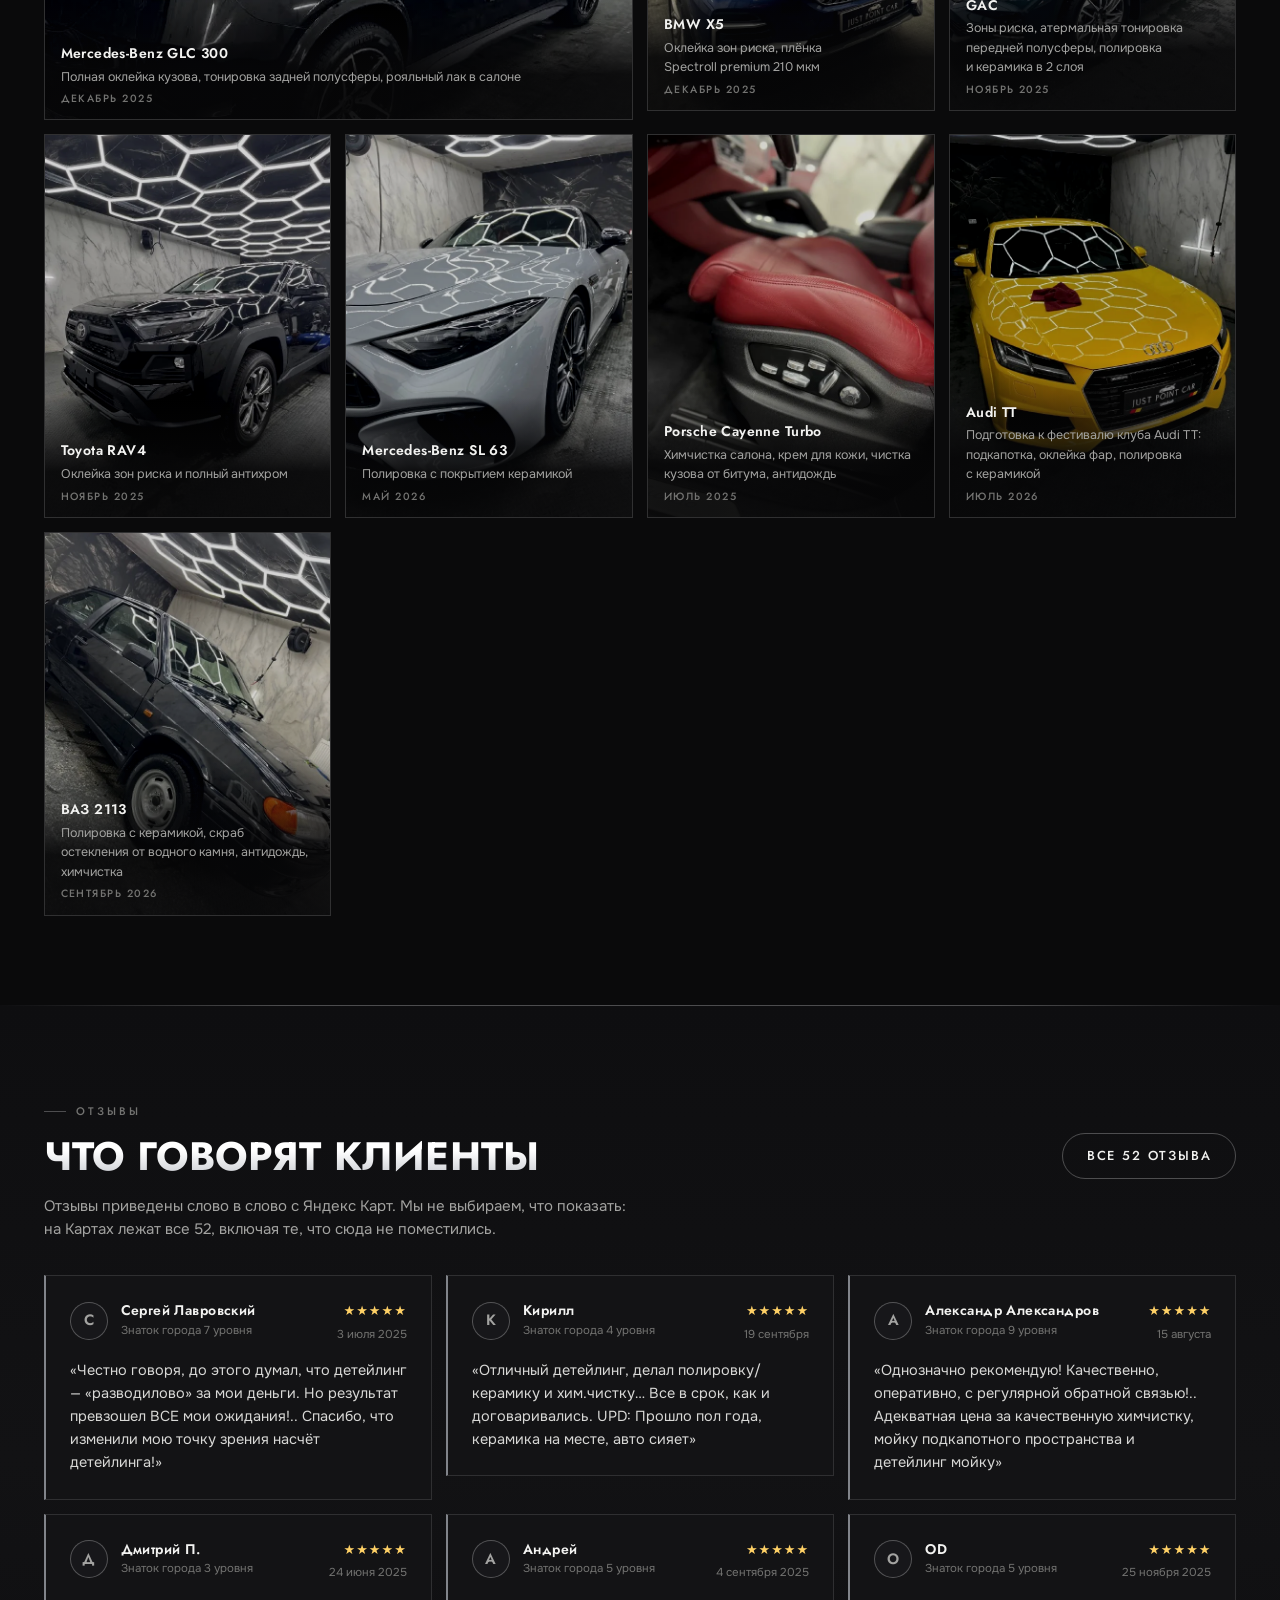
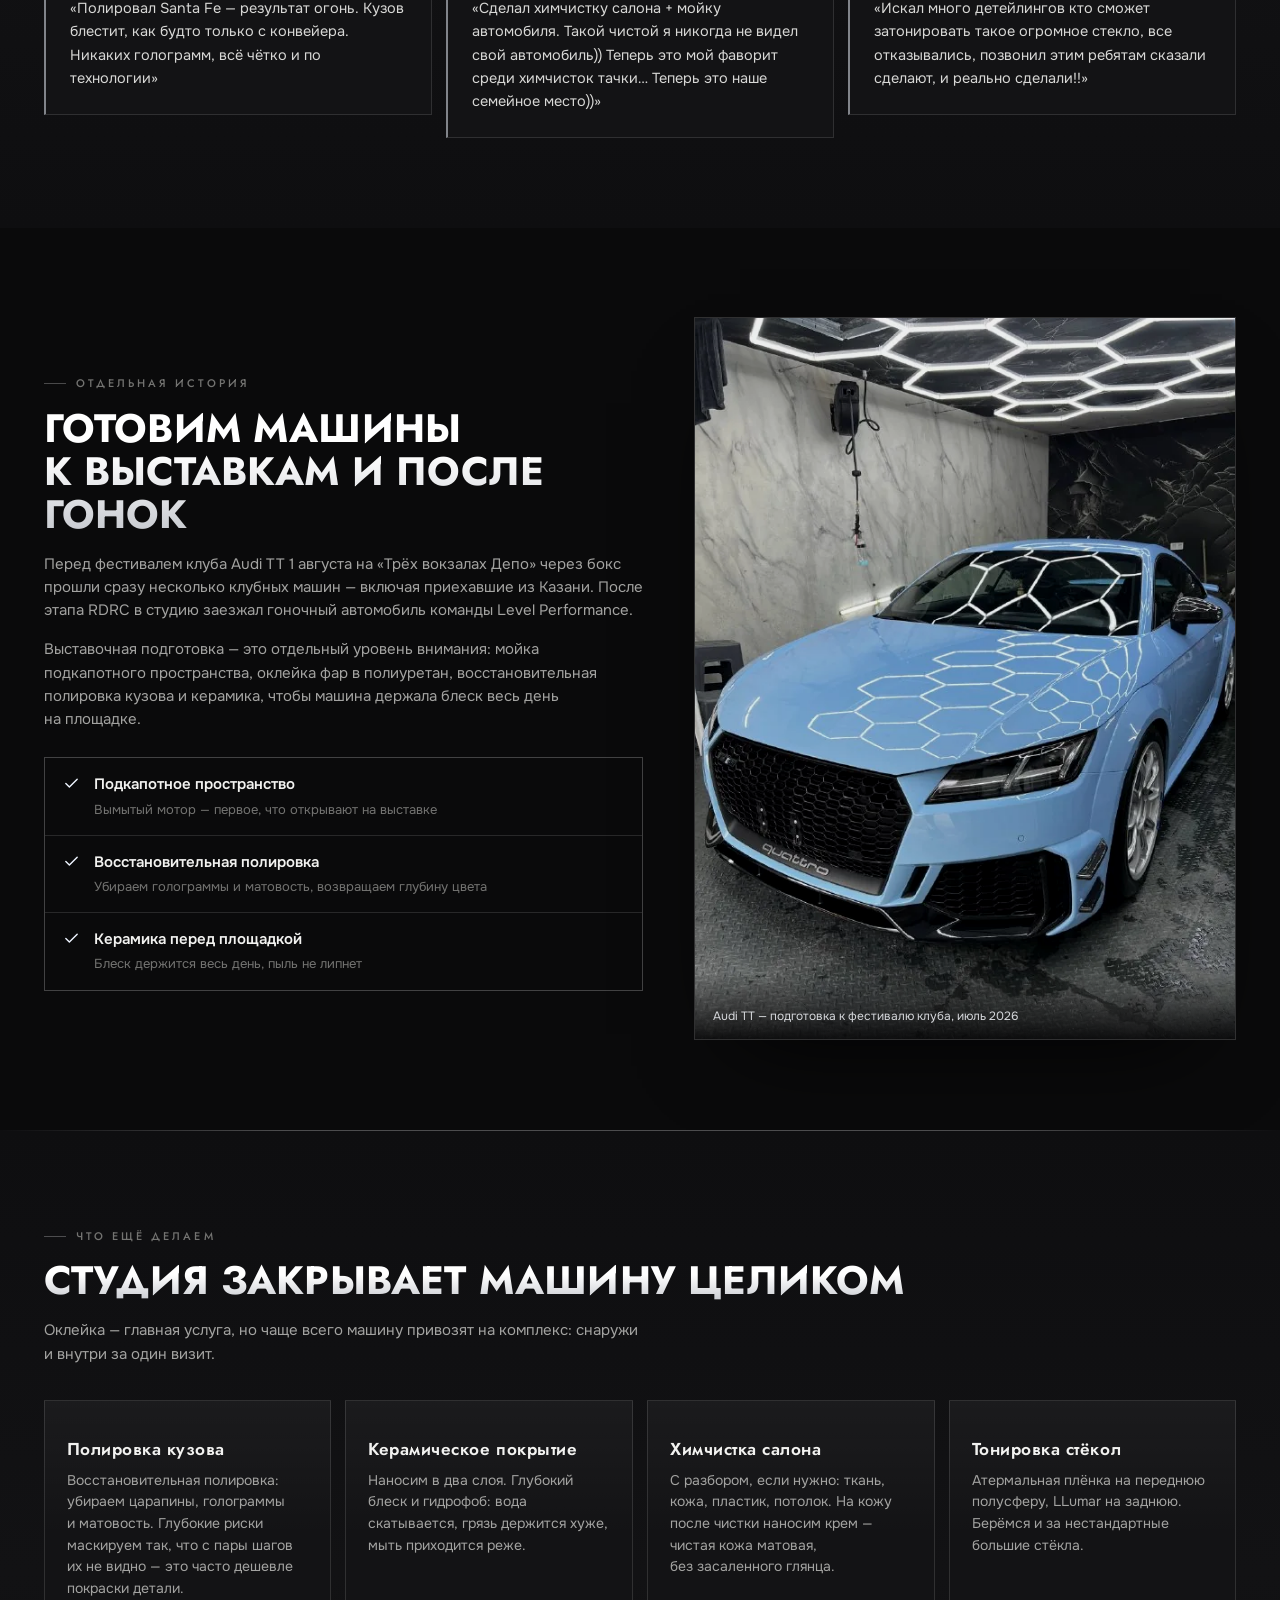
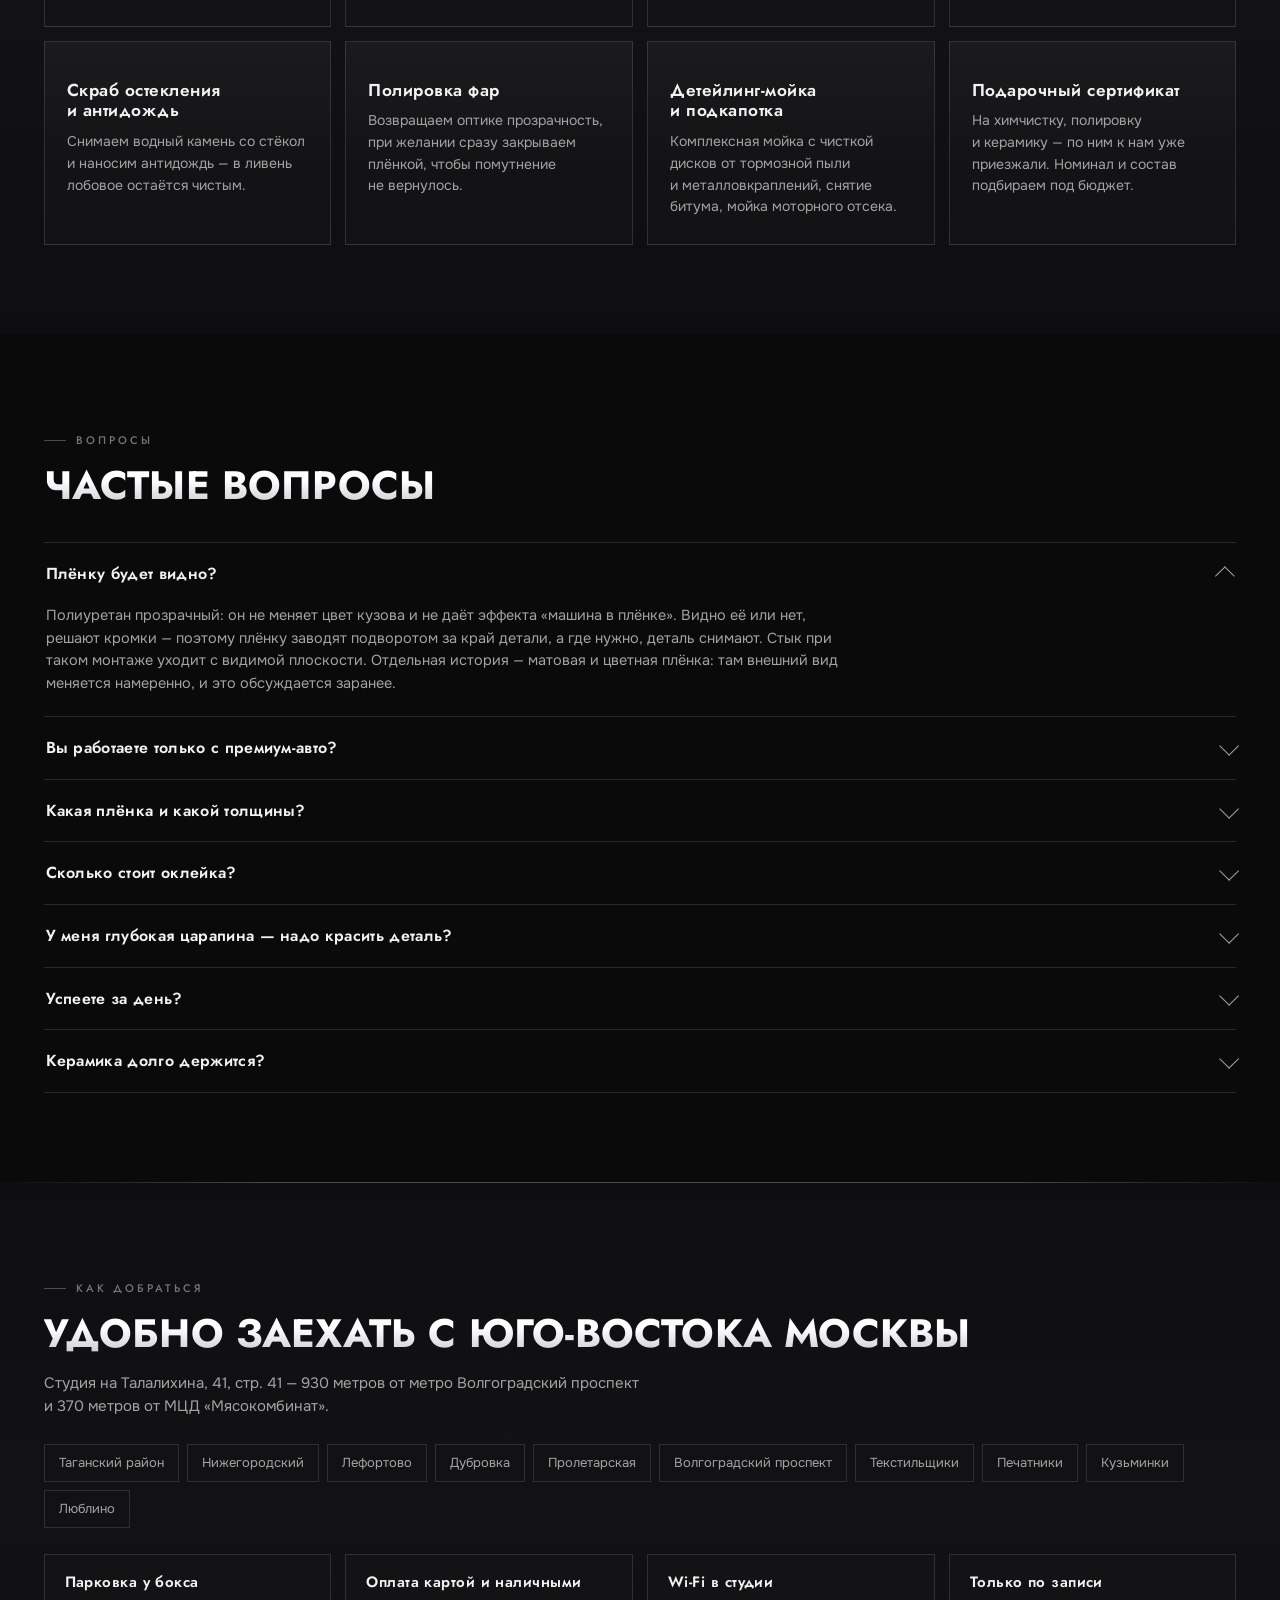
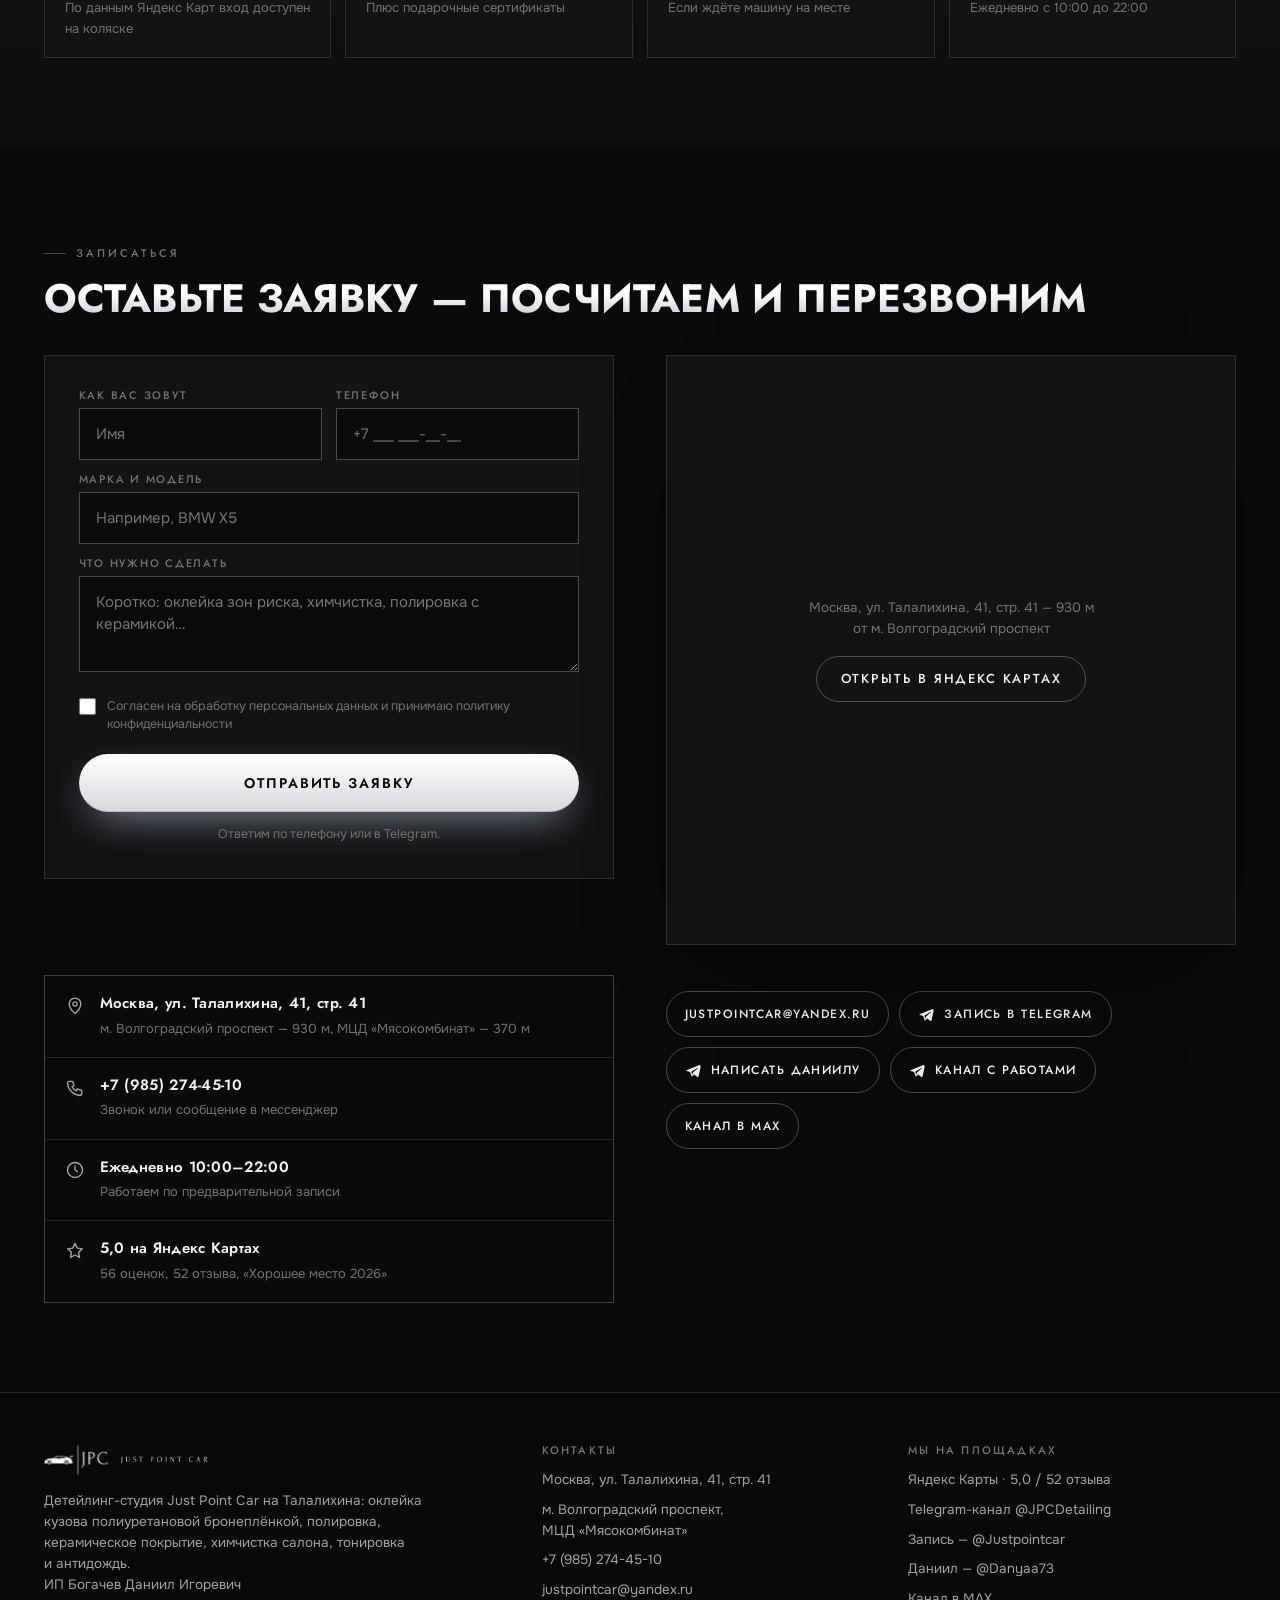
==== commit c9c13899: "Apply client feedback: year-round care, service card and verified Yandex review" ====
--- a/index.html
+++ b/index.html
@@ -578,7 +578,7 @@
     </figure>
 
     <ul class="svc svc-r" aria-label="Услуги">
-      <li class="card inner"><a href="#uslugi"><img src="img/v3/svc-lights.webp" alt="Чёрный Toyota Land Cruiser Prado с оклеенными фарами в боксе Just Point Car" width="640" height="960"><span class="card-t"><b>Оклейка фар</b><small>полиуретан</small></span></a></li>
+      <li class="card inner"><a href="#uslugi"><img src="img/site/amg-gt.webp" alt="Mercedes-Benz SL 63 после полировки и покрытия керамикой в студии Just Point Car" width="600" height="800"><span class="card-t"><b>Полировка<br>и&nbsp;керамика</b><small>блеск и&nbsp;защита</small></span></a></li>
       <li class="card"><a href="#uslugi"><img src="img/v3/svc-clean.webp" alt="Красное кожаное сиденье Porsche Cayenne после химчистки салона" width="640" height="960"><span class="card-t"><b>Химчистка<br>салона</b><small>с&nbsp;разбором</small></span></a></li>
     </ul>
   </div>
@@ -597,7 +597,7 @@
   <ul class="panels-m" aria-label="Услуги">
     <li class="card"><a href="#uslugi"><img src="img/v3/svc-full.webp" alt="Мастер разглаживает полиуретановую бронеплёнку на крыле чёрного Mercedes" width="640" height="960" loading="lazy"><span class="card-t"><b>Полная<br>оклейка</b><small>плёнка 210&nbsp;мкм</small></span></a></li>
     <li class="card"><a href="#uslugi"><img src="img/v3/svc-zones.webp" alt="Синий BMW X5 после оклейки зон риска бронеплёнкой Spectroll 210 мкм" width="640" height="960" loading="lazy"><span class="card-t"><b>Зоны риска</b><small>расчёт по&nbsp;фото</small></span></a></li>
-    <li class="card"><a href="#uslugi"><img src="img/v3/svc-lights.webp" alt="Чёрный Toyota Land Cruiser Prado с оклеенными фарами в боксе Just Point Car" width="640" height="960" loading="lazy"><span class="card-t"><b>Оклейка фар</b><small>полиуретан</small></span></a></li>
+    <li class="card"><a href="#uslugi"><img src="img/site/amg-gt.webp" alt="Mercedes-Benz SL 63 после полировки и покрытия керамикой в студии Just Point Car" width="600" height="800" loading="lazy"><span class="card-t"><b>Полировка<br>и&nbsp;керамика</b><small>блеск и&nbsp;защита</small></span></a></li>
     <li class="card"><a href="#uslugi"><img src="img/v3/svc-clean.webp" alt="Красное кожаное сиденье Porsche Cayenne после химчистки салона" width="640" height="960" loading="lazy"><span class="card-t"><b>Химчистка<br>салона</b><small>с&nbsp;разбором</small></span></a></li>
   </ul>
 
@@ -758,17 +758,17 @@
   </div>
 </section>
 
-<!-- ===== ПОЧЕМУ СЕЙЧАС ===== -->
+<!-- ===== КРУГЛОГОДИЧНЫЙ УХОД ===== -->
 <section class="band" id="sezon" aria-labelledby="sezon-t">
   <div class="wrap">
-    <p class="kick">Почему сейчас</p>
-    <h2 id="sezon-t">Плёнку клеят до&nbsp;холодов, а&nbsp;не&nbsp;после</h2>
-    <p class="lead">Зимой по&nbsp;кузову бьёт то, ради чего плёнку и&nbsp;берут: песок с&nbsp;реагентами летит из-под колёс соседней машины и&nbsp;оставляет на&nbsp;лаке матовую пескоструйку и&nbsp;сколы. Плёнка, наклеенная в&nbsp;октябре, встречает этот сезон вместо вашего лака. Наклеенная в&nbsp;марте&nbsp;— уже по&nbsp;факту.</p>
-    <p class="say">В&nbsp;Москве реагенты на&nbsp;дорогах держатся примерно с&nbsp;ноября по&nbsp;март. Всё это время смесь песка и&nbsp;соли летит по&nbsp;кузову на&nbsp;каждой поездке&nbsp;— и&nbsp;именно она делает лак матовым раньше срока.<b>Поэтому оклейку берут осенью, а&nbsp;полировку — весной</b></p>
+    <p class="kick">Уход и защита</p>
+    <h2 id="sezon-t">Уход за&nbsp;автомобилем круглый год</h2>
+    <p class="lead">Зимой кузов встречает реагенты и&nbsp;дорожную грязь, летом&nbsp;— пыль, насекомых и&nbsp;следы поездок. Подбираем уход по&nbsp;состоянию автомобиля: плёнку для защиты от&nbsp;сколов, полировку для восстановления блеска и&nbsp;керамику для защиты покрытия.</p>
+    <p class="say">Керамика помогает защитить лак от&nbsp;дорожной грязи и&nbsp;реагентов. Гидрофобный эффект облегчает мойку и&nbsp;помогает кузову дольше оставаться чистым&nbsp;— в&nbsp;том числе зимой.<b>Полировка и&nbsp;защитный уход актуальны в&nbsp;любое время года</b></p>
     <ul class="pts">
-      <li><b>Лак под плёнку готовят один раз</b><span>Если сколы уже есть, перед оклейкой их убирают. Осенью на&nbsp;это есть время, весной вы приедете с&nbsp;бо́льшим списком.</span></li>
-      <li><b>Полировка — работа весенняя</b><span>Её делают, когда сезон реагентов позади. Сейчас она просто не&nbsp;доживёт до&nbsp;лета в&nbsp;том виде, за&nbsp;который вы заплатили.</span></li>
-      <li><b>Химчистка идёт круглый год</b><span>Зимой в&nbsp;салон приносят соль и&nbsp;грязь, так что это единственная услуга без&nbsp;сезона. Её берут вместе с&nbsp;оклейкой за&nbsp;один визит.</span></li>
+      <li><b>Плёнка защищает от сколов</b><span>Песок и&nbsp;мелкие камни встречаются на&nbsp;дороге круглый год. Перед оклейкой осматриваем лак и&nbsp;согласовываем подготовку кузова.</span></li>
+      <li><b>Полировка и керамика круглый год</b><span>Полировка возвращает блеск, керамика помогает его сохранить и&nbsp;упрощает уход. Подберём обработку по&nbsp;состоянию лака и&nbsp;условиям эксплуатации.</span></li>
+      <li><b>Чистый салон в любой сезон</b><span>Убираем соль, дорожную грязь, пыль и&nbsp;пятна. Химчистку можно совместить с&nbsp;уходом за&nbsp;кузовом за&nbsp;один визит.</span></li>
     </ul>
   </div>
 </section>
@@ -798,11 +798,11 @@
     </div>
     <div class="rev wide">
       <div class="who">
-        <span class="ava" aria-hidden="true">Н</span>
-        <span class="nm"><b>Нина Сац</b><small>Знаток города 4&nbsp;уровня · Яндекс&nbsp;Карты</small></span>
-        <span class="stars"><i>★★★★★</i><small>25&nbsp;июня 2025</small></span>
-      </div>
-      <q>Работа выполнена максимально быстро и качественно. Специалисты общаются вежливо, культурно. Отношение к клиенту отличное. Ценовая политика соответствует качеству.</q>
+        <span class="ava" aria-hidden="true">И</span>
+        <span class="nm"><b>Иван Радин</b><small>Знаток города 4&nbsp;уровня · <a href="https://yandex.ru/maps/org/just_point_car/222922385914/reviews/" target="_blank" rel="noopener">Яндекс&nbsp;Карты</a></small></span>
+        <span class="stars"><i>★★★★★</i><small>23&nbsp;сентября 2025</small></span>
+      </div>
+      <q>…Полировка, керамика, химчистка плюс полировка рояльного лака. Ребята справились на ура, и за короткие сроки, на мойку так же езжу к ним. Рекомендую</q>
     </div>
     <p class="lead" style="font-size:13px;margin-top:22px">Прайс в&nbsp;карточке Яндекс&nbsp;Карт помечен как «давно не&nbsp;обновлялось», поэтому на&nbsp;сайте цифры не&nbsp;публикуются&nbsp;— актуальную сумму называет мастер после фото.</p>
   </div>
